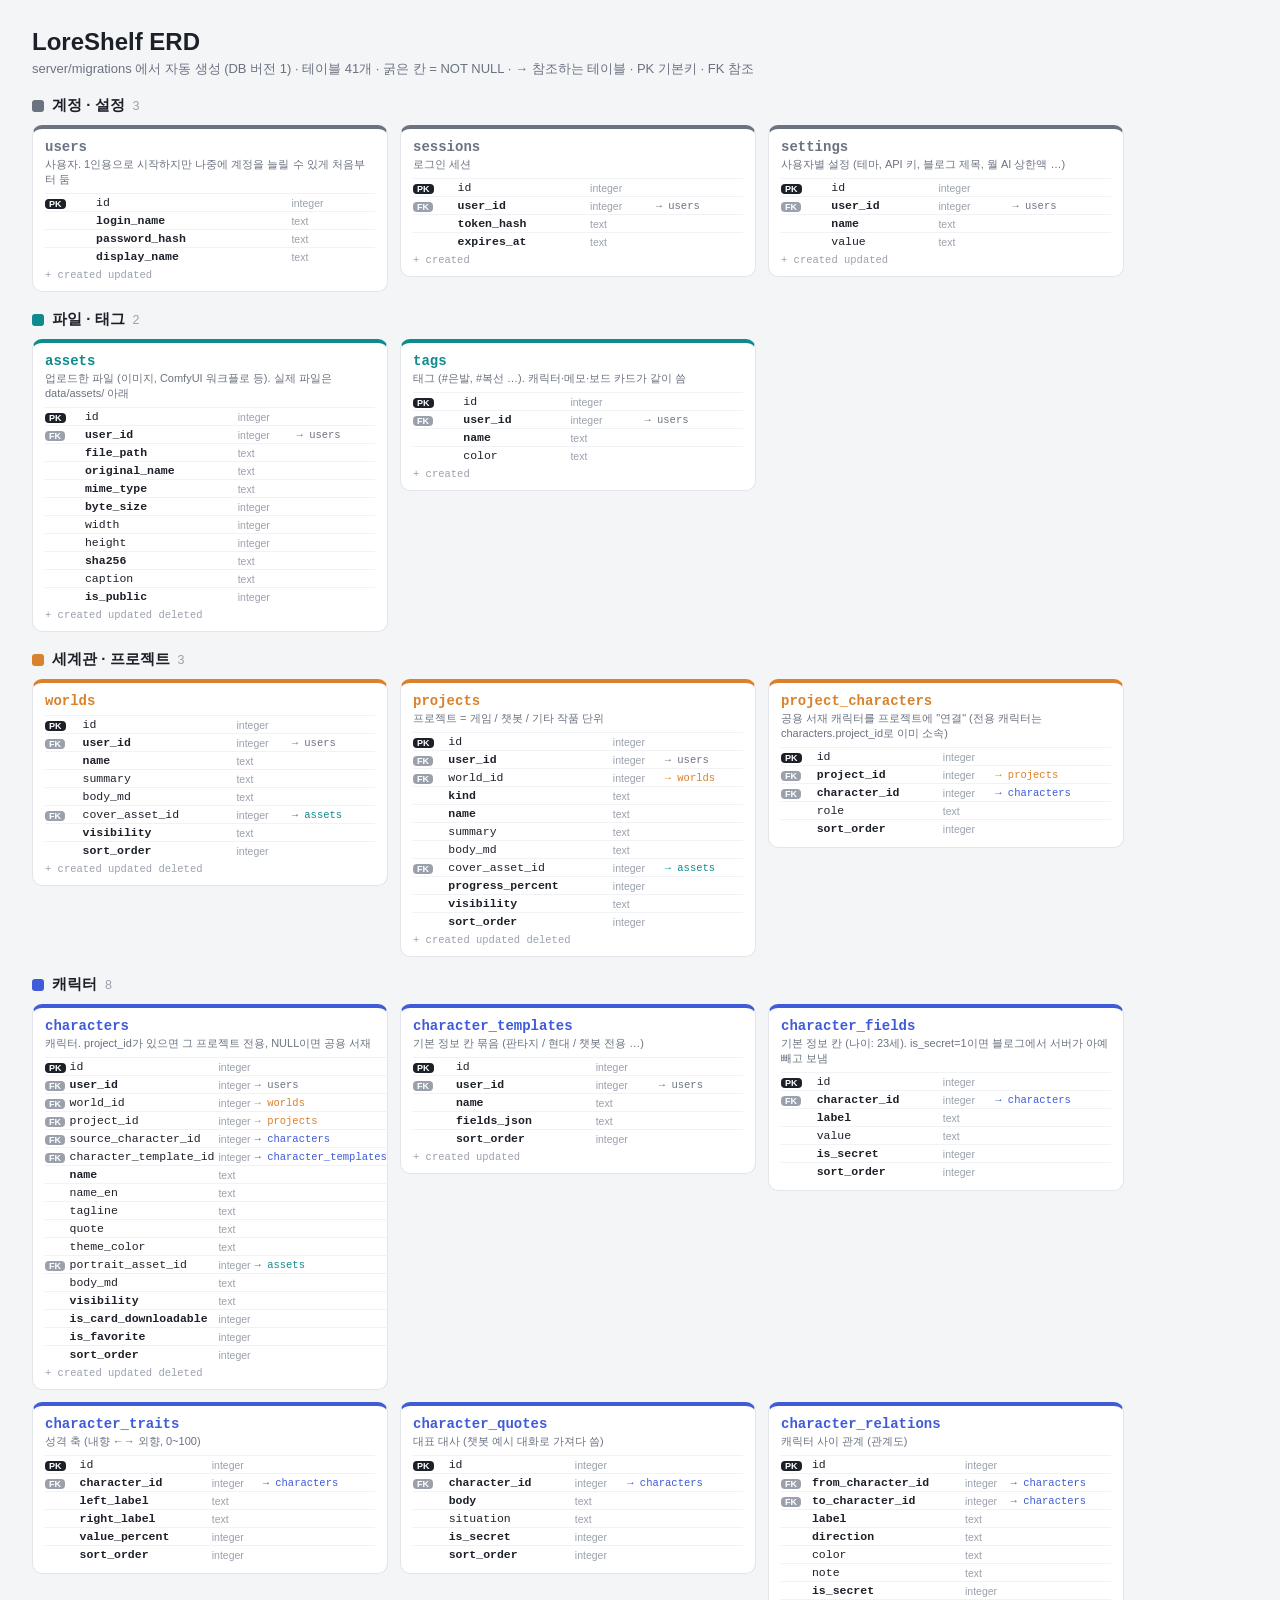
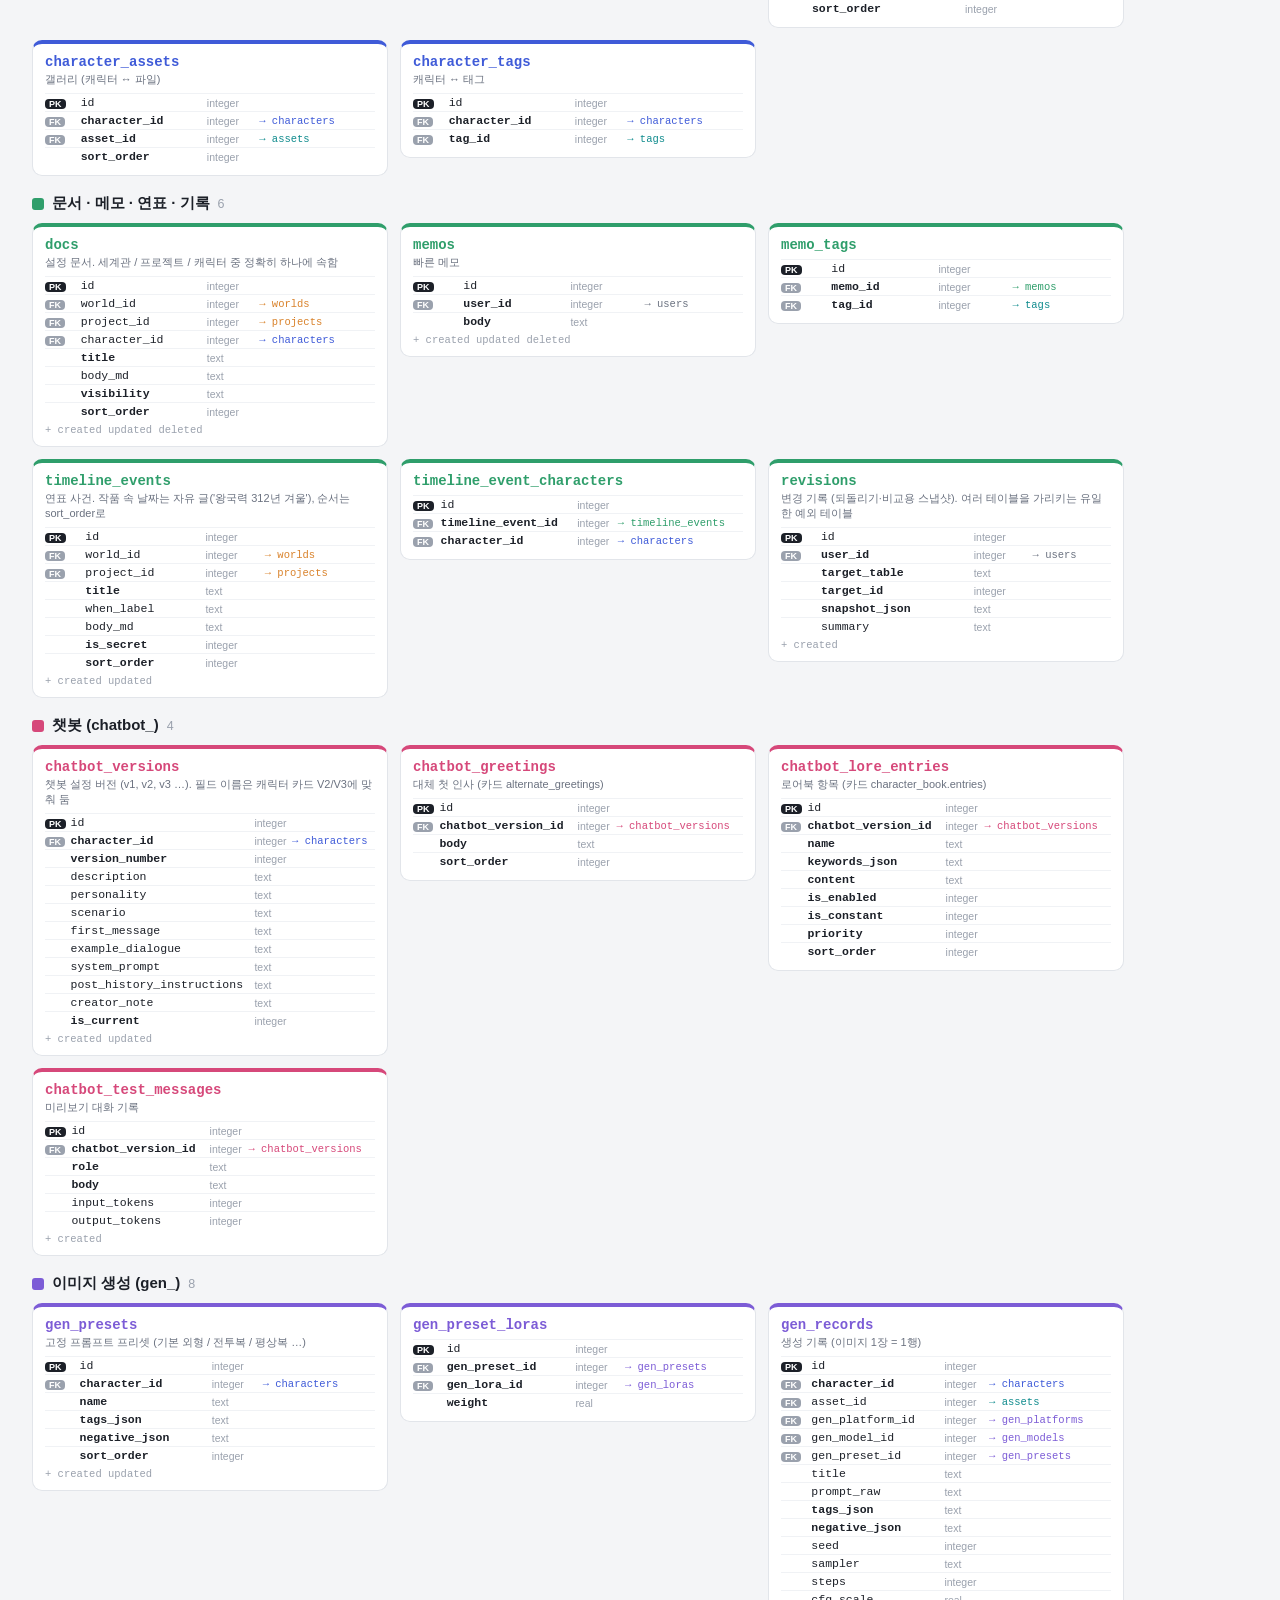
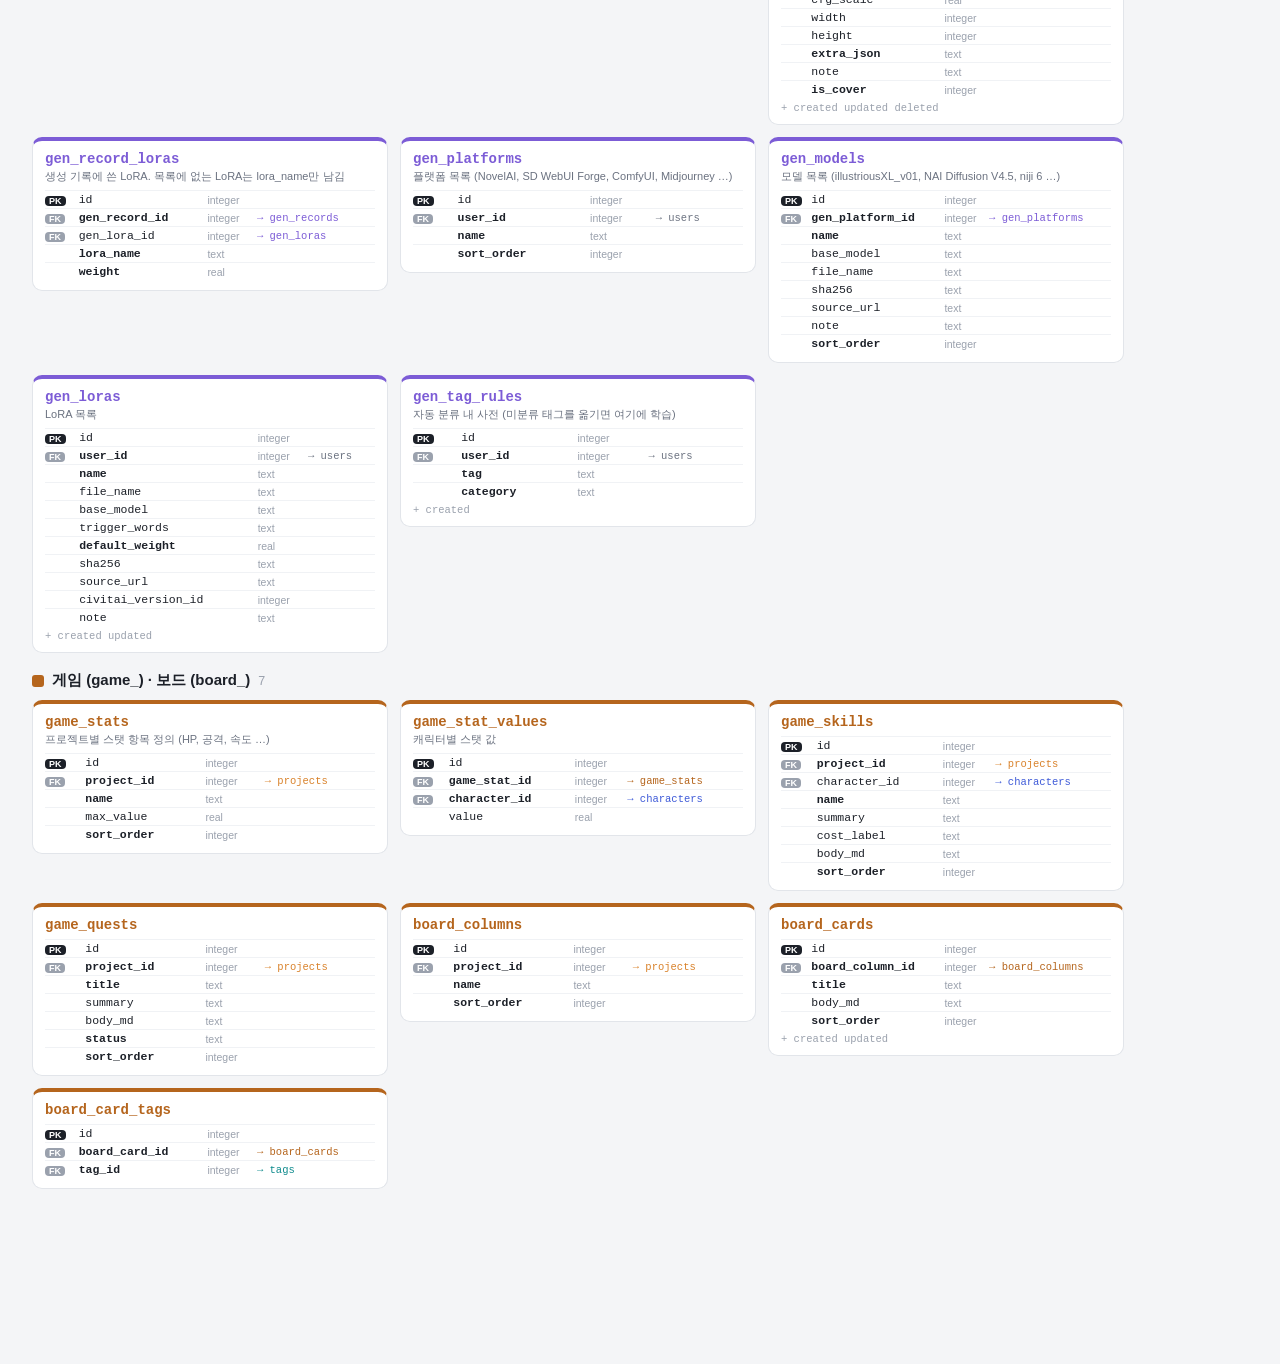
==== docs/erd.html @ e96eb1e5 "LoreShelf v0.1.0 — 1단계 작업실 - Dart(shelf) 서버 + SQLite, 번호 붙은 마이그레이션(0001_init: 설계 테이블 41개) - 캐릭터·세계관·" ====
<!doctype html><html lang="ko"><head><meta charset="utf-8"><title>LoreShelf ERD</title><style>
body{margin:0;padding:28px 32px;background:#f4f5f7;font-family:'Malgun Gothic',sans-serif;color:#1c2028}
h1{margin:0 0 4px;font-size:24px} .sub{color:#6b7280;font-size:13px;margin-bottom:18px}
section{margin-top:18px} h3{font-size:15px;margin:0 0 10px;display:flex;align-items:center;gap:8px} h3 i{width:12px;height:12px;border-radius:3px;background:var(--c)} h3 small{color:#9aa1ad;font-weight:400}
.cards{display:flex;flex-wrap:wrap;gap:12px;align-items:flex-start}
.tb{background:#fff;border:1px solid #e2e5ea;border-top:4px solid var(--c);border-radius:10px;padding:10px 12px;width:330px}
.tb h4{margin:0;font-size:14px;font-family:Consolas,monospace;color:var(--c)} .tb p{margin:2px 0 6px;font-size:11px;color:#6b7280}
table{border-collapse:collapse;width:100%;font-size:11.5px} td{padding:2px 4px 2px 0;border-top:1px solid #f0f2f5;white-space:nowrap}
td.n{font-family:Consolas,monospace} td.nn{font-weight:700} td.t{color:#9aa1ad;font-size:10.5px} .ref{font-size:10.5px;font-family:Consolas,monospace}
b.pk,b.fk{font-size:9px;padding:0 4px;border-radius:4px;color:#fff} b.pk{background:#1c2028} b.fk{background:#9aa1ad}
.ts{font-size:10.5px;color:#9aa1ad;margin-top:4px;font-family:Consolas,monospace}
</style></head><body><h1>LoreShelf ERD</h1>
<div class="sub">server/migrations 에서 자동 생성 (DB 버전 1) · 테이블 41개 · 굵은 칸 = NOT NULL · → 참조하는 테이블 · PK 기본키 · FK 참조</div>
<section><h3 style="--c:#6b7280"><i></i>계정 · 설정 <small>3</small></h3><div class="cards"><div class="tb" style="--c:#6b7280"><h4>users</h4><p>사용자. 1인용으로 시작하지만 나중에 계정을 늘릴 수 있게 처음부터 둠</p><table><tr><td><b class="pk">PK</b></td><td class="n">id</td><td class="t">integer</td><td></td></tr><tr><td></td><td class="n nn">login_name</td><td class="t">text</td><td></td></tr><tr><td></td><td class="n nn">password_hash</td><td class="t">text</td><td></td></tr><tr><td></td><td class="n nn">display_name</td><td class="t">text</td><td></td></tr></table><div class="ts">+ created updated</div></div><div class="tb" style="--c:#6b7280"><h4>sessions</h4><p>로그인 세션</p><table><tr><td><b class="pk">PK</b></td><td class="n">id</td><td class="t">integer</td><td></td></tr><tr><td><b class="fk">FK</b></td><td class="n nn">user_id</td><td class="t">integer</td><td><span class="ref" style="color:#6b7280">→ users</span></td></tr><tr><td></td><td class="n nn">token_hash</td><td class="t">text</td><td></td></tr><tr><td></td><td class="n nn">expires_at</td><td class="t">text</td><td></td></tr></table><div class="ts">+ created</div></div><div class="tb" style="--c:#6b7280"><h4>settings</h4><p>사용자별 설정 (테마, API 키, 블로그 제목, 월 AI 상한액 …)</p><table><tr><td><b class="pk">PK</b></td><td class="n">id</td><td class="t">integer</td><td></td></tr><tr><td><b class="fk">FK</b></td><td class="n nn">user_id</td><td class="t">integer</td><td><span class="ref" style="color:#6b7280">→ users</span></td></tr><tr><td></td><td class="n nn">name</td><td class="t">text</td><td></td></tr><tr><td></td><td class="n">value</td><td class="t">text</td><td></td></tr></table><div class="ts">+ created updated</div></div></div></section><section><h3 style="--c:#0f8b8d"><i></i>파일 · 태그 <small>2</small></h3><div class="cards"><div class="tb" style="--c:#0f8b8d"><h4>assets</h4><p>업로드한 파일 (이미지, ComfyUI 워크플로 등). 실제 파일은 data/assets/ 아래</p><table><tr><td><b class="pk">PK</b></td><td class="n">id</td><td class="t">integer</td><td></td></tr><tr><td><b class="fk">FK</b></td><td class="n nn">user_id</td><td class="t">integer</td><td><span class="ref" style="color:#6b7280">→ users</span></td></tr><tr><td></td><td class="n nn">file_path</td><td class="t">text</td><td></td></tr><tr><td></td><td class="n nn">original_name</td><td class="t">text</td><td></td></tr><tr><td></td><td class="n nn">mime_type</td><td class="t">text</td><td></td></tr><tr><td></td><td class="n nn">byte_size</td><td class="t">integer</td><td></td></tr><tr><td></td><td class="n">width</td><td class="t">integer</td><td></td></tr><tr><td></td><td class="n">height</td><td class="t">integer</td><td></td></tr><tr><td></td><td class="n nn">sha256</td><td class="t">text</td><td></td></tr><tr><td></td><td class="n">caption</td><td class="t">text</td><td></td></tr><tr><td></td><td class="n nn">is_public</td><td class="t">integer</td><td></td></tr></table><div class="ts">+ created updated deleted</div></div><div class="tb" style="--c:#0f8b8d"><h4>tags</h4><p>태그 (#은발, #복선 …). 캐릭터·메모·보드 카드가 같이 씀</p><table><tr><td><b class="pk">PK</b></td><td class="n">id</td><td class="t">integer</td><td></td></tr><tr><td><b class="fk">FK</b></td><td class="n nn">user_id</td><td class="t">integer</td><td><span class="ref" style="color:#6b7280">→ users</span></td></tr><tr><td></td><td class="n nn">name</td><td class="t">text</td><td></td></tr><tr><td></td><td class="n">color</td><td class="t">text</td><td></td></tr></table><div class="ts">+ created</div></div></div></section><section><h3 style="--c:#d9822b"><i></i>세계관 · 프로젝트 <small>3</small></h3><div class="cards"><div class="tb" style="--c:#d9822b"><h4>worlds</h4><p></p><table><tr><td><b class="pk">PK</b></td><td class="n">id</td><td class="t">integer</td><td></td></tr><tr><td><b class="fk">FK</b></td><td class="n nn">user_id</td><td class="t">integer</td><td><span class="ref" style="color:#6b7280">→ users</span></td></tr><tr><td></td><td class="n nn">name</td><td class="t">text</td><td></td></tr><tr><td></td><td class="n">summary</td><td class="t">text</td><td></td></tr><tr><td></td><td class="n">body_md</td><td class="t">text</td><td></td></tr><tr><td><b class="fk">FK</b></td><td class="n">cover_asset_id</td><td class="t">integer</td><td><span class="ref" style="color:#0f8b8d">→ assets</span></td></tr><tr><td></td><td class="n nn">visibility</td><td class="t">text</td><td></td></tr><tr><td></td><td class="n nn">sort_order</td><td class="t">integer</td><td></td></tr></table><div class="ts">+ created updated deleted</div></div><div class="tb" style="--c:#d9822b"><h4>projects</h4><p>프로젝트 = 게임 / 챗봇 / 기타 작품 단위</p><table><tr><td><b class="pk">PK</b></td><td class="n">id</td><td class="t">integer</td><td></td></tr><tr><td><b class="fk">FK</b></td><td class="n nn">user_id</td><td class="t">integer</td><td><span class="ref" style="color:#6b7280">→ users</span></td></tr><tr><td><b class="fk">FK</b></td><td class="n">world_id</td><td class="t">integer</td><td><span class="ref" style="color:#d9822b">→ worlds</span></td></tr><tr><td></td><td class="n nn">kind</td><td class="t">text</td><td></td></tr><tr><td></td><td class="n nn">name</td><td class="t">text</td><td></td></tr><tr><td></td><td class="n">summary</td><td class="t">text</td><td></td></tr><tr><td></td><td class="n">body_md</td><td class="t">text</td><td></td></tr><tr><td><b class="fk">FK</b></td><td class="n">cover_asset_id</td><td class="t">integer</td><td><span class="ref" style="color:#0f8b8d">→ assets</span></td></tr><tr><td></td><td class="n nn">progress_percent</td><td class="t">integer</td><td></td></tr><tr><td></td><td class="n nn">visibility</td><td class="t">text</td><td></td></tr><tr><td></td><td class="n nn">sort_order</td><td class="t">integer</td><td></td></tr></table><div class="ts">+ created updated deleted</div></div><div class="tb" style="--c:#d9822b"><h4>project_characters</h4><p>공용 서재 캐릭터를 프로젝트에 "연결" (전용 캐릭터는 characters.project_id로 이미 소속)</p><table><tr><td><b class="pk">PK</b></td><td class="n">id</td><td class="t">integer</td><td></td></tr><tr><td><b class="fk">FK</b></td><td class="n nn">project_id</td><td class="t">integer</td><td><span class="ref" style="color:#d9822b">→ projects</span></td></tr><tr><td><b class="fk">FK</b></td><td class="n nn">character_id</td><td class="t">integer</td><td><span class="ref" style="color:#3f5bd8">→ characters</span></td></tr><tr><td></td><td class="n">role</td><td class="t">text</td><td></td></tr><tr><td></td><td class="n nn">sort_order</td><td class="t">integer</td><td></td></tr></table></div></div></section><section><h3 style="--c:#3f5bd8"><i></i>캐릭터 <small>8</small></h3><div class="cards"><div class="tb" style="--c:#3f5bd8"><h4>characters</h4><p>캐릭터. project_id가 있으면 그 프로젝트 전용, NULL이면 공용 서재</p><table><tr><td><b class="pk">PK</b></td><td class="n">id</td><td class="t">integer</td><td></td></tr><tr><td><b class="fk">FK</b></td><td class="n nn">user_id</td><td class="t">integer</td><td><span class="ref" style="color:#6b7280">→ users</span></td></tr><tr><td><b class="fk">FK</b></td><td class="n">world_id</td><td class="t">integer</td><td><span class="ref" style="color:#d9822b">→ worlds</span></td></tr><tr><td><b class="fk">FK</b></td><td class="n">project_id</td><td class="t">integer</td><td><span class="ref" style="color:#d9822b">→ projects</span></td></tr><tr><td><b class="fk">FK</b></td><td class="n">source_character_id</td><td class="t">integer</td><td><span class="ref" style="color:#3f5bd8">→ characters</span></td></tr><tr><td><b class="fk">FK</b></td><td class="n">character_template_id</td><td class="t">integer</td><td><span class="ref" style="color:#3f5bd8">→ character_templates</span></td></tr><tr><td></td><td class="n nn">name</td><td class="t">text</td><td></td></tr><tr><td></td><td class="n">name_en</td><td class="t">text</td><td></td></tr><tr><td></td><td class="n">tagline</td><td class="t">text</td><td></td></tr><tr><td></td><td class="n">quote</td><td class="t">text</td><td></td></tr><tr><td></td><td class="n">theme_color</td><td class="t">text</td><td></td></tr><tr><td><b class="fk">FK</b></td><td class="n">portrait_asset_id</td><td class="t">integer</td><td><span class="ref" style="color:#0f8b8d">→ assets</span></td></tr><tr><td></td><td class="n">body_md</td><td class="t">text</td><td></td></tr><tr><td></td><td class="n nn">visibility</td><td class="t">text</td><td></td></tr><tr><td></td><td class="n nn">is_card_downloadable</td><td class="t">integer</td><td></td></tr><tr><td></td><td class="n nn">is_favorite</td><td class="t">integer</td><td></td></tr><tr><td></td><td class="n nn">sort_order</td><td class="t">integer</td><td></td></tr></table><div class="ts">+ created updated deleted</div></div><div class="tb" style="--c:#3f5bd8"><h4>character_templates</h4><p>기본 정보 칸 묶음 (판타지 / 현대 / 챗봇 전용 …)</p><table><tr><td><b class="pk">PK</b></td><td class="n">id</td><td class="t">integer</td><td></td></tr><tr><td><b class="fk">FK</b></td><td class="n nn">user_id</td><td class="t">integer</td><td><span class="ref" style="color:#6b7280">→ users</span></td></tr><tr><td></td><td class="n nn">name</td><td class="t">text</td><td></td></tr><tr><td></td><td class="n nn">fields_json</td><td class="t">text</td><td></td></tr><tr><td></td><td class="n nn">sort_order</td><td class="t">integer</td><td></td></tr></table><div class="ts">+ created updated</div></div><div class="tb" style="--c:#3f5bd8"><h4>character_fields</h4><p>기본 정보 칸 (나이: 23세). is_secret=1이면 블로그에서 서버가 아예 빼고 보냄</p><table><tr><td><b class="pk">PK</b></td><td class="n">id</td><td class="t">integer</td><td></td></tr><tr><td><b class="fk">FK</b></td><td class="n nn">character_id</td><td class="t">integer</td><td><span class="ref" style="color:#3f5bd8">→ characters</span></td></tr><tr><td></td><td class="n nn">label</td><td class="t">text</td><td></td></tr><tr><td></td><td class="n">value</td><td class="t">text</td><td></td></tr><tr><td></td><td class="n nn">is_secret</td><td class="t">integer</td><td></td></tr><tr><td></td><td class="n nn">sort_order</td><td class="t">integer</td><td></td></tr></table></div><div class="tb" style="--c:#3f5bd8"><h4>character_traits</h4><p>성격 축 (내향 ←→ 외향, 0~100)</p><table><tr><td><b class="pk">PK</b></td><td class="n">id</td><td class="t">integer</td><td></td></tr><tr><td><b class="fk">FK</b></td><td class="n nn">character_id</td><td class="t">integer</td><td><span class="ref" style="color:#3f5bd8">→ characters</span></td></tr><tr><td></td><td class="n nn">left_label</td><td class="t">text</td><td></td></tr><tr><td></td><td class="n nn">right_label</td><td class="t">text</td><td></td></tr><tr><td></td><td class="n nn">value_percent</td><td class="t">integer</td><td></td></tr><tr><td></td><td class="n nn">sort_order</td><td class="t">integer</td><td></td></tr></table></div><div class="tb" style="--c:#3f5bd8"><h4>character_quotes</h4><p>대표 대사 (챗봇 예시 대화로 가져다 씀)</p><table><tr><td><b class="pk">PK</b></td><td class="n">id</td><td class="t">integer</td><td></td></tr><tr><td><b class="fk">FK</b></td><td class="n nn">character_id</td><td class="t">integer</td><td><span class="ref" style="color:#3f5bd8">→ characters</span></td></tr><tr><td></td><td class="n nn">body</td><td class="t">text</td><td></td></tr><tr><td></td><td class="n">situation</td><td class="t">text</td><td></td></tr><tr><td></td><td class="n nn">is_secret</td><td class="t">integer</td><td></td></tr><tr><td></td><td class="n nn">sort_order</td><td class="t">integer</td><td></td></tr></table></div><div class="tb" style="--c:#3f5bd8"><h4>character_relations</h4><p>캐릭터 사이 관계 (관계도)</p><table><tr><td><b class="pk">PK</b></td><td class="n">id</td><td class="t">integer</td><td></td></tr><tr><td><b class="fk">FK</b></td><td class="n nn">from_character_id</td><td class="t">integer</td><td><span class="ref" style="color:#3f5bd8">→ characters</span></td></tr><tr><td><b class="fk">FK</b></td><td class="n nn">to_character_id</td><td class="t">integer</td><td><span class="ref" style="color:#3f5bd8">→ characters</span></td></tr><tr><td></td><td class="n nn">label</td><td class="t">text</td><td></td></tr><tr><td></td><td class="n nn">direction</td><td class="t">text</td><td></td></tr><tr><td></td><td class="n">color</td><td class="t">text</td><td></td></tr><tr><td></td><td class="n">note</td><td class="t">text</td><td></td></tr><tr><td></td><td class="n nn">is_secret</td><td class="t">integer</td><td></td></tr><tr><td></td><td class="n nn">sort_order</td><td class="t">integer</td><td></td></tr></table></div><div class="tb" style="--c:#3f5bd8"><h4>character_assets</h4><p>갤러리 (캐릭터 ↔ 파일)</p><table><tr><td><b class="pk">PK</b></td><td class="n">id</td><td class="t">integer</td><td></td></tr><tr><td><b class="fk">FK</b></td><td class="n nn">character_id</td><td class="t">integer</td><td><span class="ref" style="color:#3f5bd8">→ characters</span></td></tr><tr><td><b class="fk">FK</b></td><td class="n nn">asset_id</td><td class="t">integer</td><td><span class="ref" style="color:#0f8b8d">→ assets</span></td></tr><tr><td></td><td class="n nn">sort_order</td><td class="t">integer</td><td></td></tr></table></div><div class="tb" style="--c:#3f5bd8"><h4>character_tags</h4><p>캐릭터 ↔ 태그</p><table><tr><td><b class="pk">PK</b></td><td class="n">id</td><td class="t">integer</td><td></td></tr><tr><td><b class="fk">FK</b></td><td class="n nn">character_id</td><td class="t">integer</td><td><span class="ref" style="color:#3f5bd8">→ characters</span></td></tr><tr><td><b class="fk">FK</b></td><td class="n nn">tag_id</td><td class="t">integer</td><td><span class="ref" style="color:#0f8b8d">→ tags</span></td></tr></table></div></div></section><section><h3 style="--c:#2f9e6b"><i></i>문서 · 메모 · 연표 · 기록 <small>6</small></h3><div class="cards"><div class="tb" style="--c:#2f9e6b"><h4>docs</h4><p>설정 문서. 세계관 / 프로젝트 / 캐릭터 중 정확히 하나에 속함</p><table><tr><td><b class="pk">PK</b></td><td class="n">id</td><td class="t">integer</td><td></td></tr><tr><td><b class="fk">FK</b></td><td class="n">world_id</td><td class="t">integer</td><td><span class="ref" style="color:#d9822b">→ worlds</span></td></tr><tr><td><b class="fk">FK</b></td><td class="n">project_id</td><td class="t">integer</td><td><span class="ref" style="color:#d9822b">→ projects</span></td></tr><tr><td><b class="fk">FK</b></td><td class="n">character_id</td><td class="t">integer</td><td><span class="ref" style="color:#3f5bd8">→ characters</span></td></tr><tr><td></td><td class="n nn">title</td><td class="t">text</td><td></td></tr><tr><td></td><td class="n">body_md</td><td class="t">text</td><td></td></tr><tr><td></td><td class="n nn">visibility</td><td class="t">text</td><td></td></tr><tr><td></td><td class="n nn">sort_order</td><td class="t">integer</td><td></td></tr></table><div class="ts">+ created updated deleted</div></div><div class="tb" style="--c:#2f9e6b"><h4>memos</h4><p>빠른 메모</p><table><tr><td><b class="pk">PK</b></td><td class="n">id</td><td class="t">integer</td><td></td></tr><tr><td><b class="fk">FK</b></td><td class="n nn">user_id</td><td class="t">integer</td><td><span class="ref" style="color:#6b7280">→ users</span></td></tr><tr><td></td><td class="n nn">body</td><td class="t">text</td><td></td></tr></table><div class="ts">+ created updated deleted</div></div><div class="tb" style="--c:#2f9e6b"><h4>memo_tags</h4><p></p><table><tr><td><b class="pk">PK</b></td><td class="n">id</td><td class="t">integer</td><td></td></tr><tr><td><b class="fk">FK</b></td><td class="n nn">memo_id</td><td class="t">integer</td><td><span class="ref" style="color:#2f9e6b">→ memos</span></td></tr><tr><td><b class="fk">FK</b></td><td class="n nn">tag_id</td><td class="t">integer</td><td><span class="ref" style="color:#0f8b8d">→ tags</span></td></tr></table></div><div class="tb" style="--c:#2f9e6b"><h4>timeline_events</h4><p>연표 사건. 작품 속 날짜는 자유 글('왕국력 312년 겨울'), 순서는 sort_order로</p><table><tr><td><b class="pk">PK</b></td><td class="n">id</td><td class="t">integer</td><td></td></tr><tr><td><b class="fk">FK</b></td><td class="n">world_id</td><td class="t">integer</td><td><span class="ref" style="color:#d9822b">→ worlds</span></td></tr><tr><td><b class="fk">FK</b></td><td class="n">project_id</td><td class="t">integer</td><td><span class="ref" style="color:#d9822b">→ projects</span></td></tr><tr><td></td><td class="n nn">title</td><td class="t">text</td><td></td></tr><tr><td></td><td class="n">when_label</td><td class="t">text</td><td></td></tr><tr><td></td><td class="n">body_md</td><td class="t">text</td><td></td></tr><tr><td></td><td class="n nn">is_secret</td><td class="t">integer</td><td></td></tr><tr><td></td><td class="n nn">sort_order</td><td class="t">integer</td><td></td></tr></table><div class="ts">+ created updated</div></div><div class="tb" style="--c:#2f9e6b"><h4>timeline_event_characters</h4><p></p><table><tr><td><b class="pk">PK</b></td><td class="n">id</td><td class="t">integer</td><td></td></tr><tr><td><b class="fk">FK</b></td><td class="n nn">timeline_event_id</td><td class="t">integer</td><td><span class="ref" style="color:#2f9e6b">→ timeline_events</span></td></tr><tr><td><b class="fk">FK</b></td><td class="n nn">character_id</td><td class="t">integer</td><td><span class="ref" style="color:#3f5bd8">→ characters</span></td></tr></table></div><div class="tb" style="--c:#2f9e6b"><h4>revisions</h4><p>변경 기록 (되돌리기·비교용 스냅샷). 여러 테이블을 가리키는 유일한 예외 테이블</p><table><tr><td><b class="pk">PK</b></td><td class="n">id</td><td class="t">integer</td><td></td></tr><tr><td><b class="fk">FK</b></td><td class="n nn">user_id</td><td class="t">integer</td><td><span class="ref" style="color:#6b7280">→ users</span></td></tr><tr><td></td><td class="n nn">target_table</td><td class="t">text</td><td></td></tr><tr><td></td><td class="n nn">target_id</td><td class="t">integer</td><td></td></tr><tr><td></td><td class="n nn">snapshot_json</td><td class="t">text</td><td></td></tr><tr><td></td><td class="n">summary</td><td class="t">text</td><td></td></tr></table><div class="ts">+ created</div></div></div></section><section><h3 style="--c:#d6487a"><i></i>챗봇 (chatbot_) <small>4</small></h3><div class="cards"><div class="tb" style="--c:#d6487a"><h4>chatbot_versions</h4><p>챗봇 설정 버전 (v1, v2, v3 …). 필드 이름은 캐릭터 카드 V2/V3에 맞춰 둠</p><table><tr><td><b class="pk">PK</b></td><td class="n">id</td><td class="t">integer</td><td></td></tr><tr><td><b class="fk">FK</b></td><td class="n nn">character_id</td><td class="t">integer</td><td><span class="ref" style="color:#3f5bd8">→ characters</span></td></tr><tr><td></td><td class="n nn">version_number</td><td class="t">integer</td><td></td></tr><tr><td></td><td class="n">description</td><td class="t">text</td><td></td></tr><tr><td></td><td class="n">personality</td><td class="t">text</td><td></td></tr><tr><td></td><td class="n">scenario</td><td class="t">text</td><td></td></tr><tr><td></td><td class="n">first_message</td><td class="t">text</td><td></td></tr><tr><td></td><td class="n">example_dialogue</td><td class="t">text</td><td></td></tr><tr><td></td><td class="n">system_prompt</td><td class="t">text</td><td></td></tr><tr><td></td><td class="n">post_history_instructions</td><td class="t">text</td><td></td></tr><tr><td></td><td class="n">creator_note</td><td class="t">text</td><td></td></tr><tr><td></td><td class="n nn">is_current</td><td class="t">integer</td><td></td></tr></table><div class="ts">+ created updated</div></div><div class="tb" style="--c:#d6487a"><h4>chatbot_greetings</h4><p>대체 첫 인사 (카드 alternate_greetings)</p><table><tr><td><b class="pk">PK</b></td><td class="n">id</td><td class="t">integer</td><td></td></tr><tr><td><b class="fk">FK</b></td><td class="n nn">chatbot_version_id</td><td class="t">integer</td><td><span class="ref" style="color:#d6487a">→ chatbot_versions</span></td></tr><tr><td></td><td class="n nn">body</td><td class="t">text</td><td></td></tr><tr><td></td><td class="n nn">sort_order</td><td class="t">integer</td><td></td></tr></table></div><div class="tb" style="--c:#d6487a"><h4>chatbot_lore_entries</h4><p>로어북 항목 (카드 character_book.entries)</p><table><tr><td><b class="pk">PK</b></td><td class="n">id</td><td class="t">integer</td><td></td></tr><tr><td><b class="fk">FK</b></td><td class="n nn">chatbot_version_id</td><td class="t">integer</td><td><span class="ref" style="color:#d6487a">→ chatbot_versions</span></td></tr><tr><td></td><td class="n nn">name</td><td class="t">text</td><td></td></tr><tr><td></td><td class="n nn">keywords_json</td><td class="t">text</td><td></td></tr><tr><td></td><td class="n nn">content</td><td class="t">text</td><td></td></tr><tr><td></td><td class="n nn">is_enabled</td><td class="t">integer</td><td></td></tr><tr><td></td><td class="n nn">is_constant</td><td class="t">integer</td><td></td></tr><tr><td></td><td class="n nn">priority</td><td class="t">integer</td><td></td></tr><tr><td></td><td class="n nn">sort_order</td><td class="t">integer</td><td></td></tr></table></div><div class="tb" style="--c:#d6487a"><h4>chatbot_test_messages</h4><p>미리보기 대화 기록</p><table><tr><td><b class="pk">PK</b></td><td class="n">id</td><td class="t">integer</td><td></td></tr><tr><td><b class="fk">FK</b></td><td class="n nn">chatbot_version_id</td><td class="t">integer</td><td><span class="ref" style="color:#d6487a">→ chatbot_versions</span></td></tr><tr><td></td><td class="n nn">role</td><td class="t">text</td><td></td></tr><tr><td></td><td class="n nn">body</td><td class="t">text</td><td></td></tr><tr><td></td><td class="n">input_tokens</td><td class="t">integer</td><td></td></tr><tr><td></td><td class="n">output_tokens</td><td class="t">integer</td><td></td></tr></table><div class="ts">+ created</div></div></div></section><section><h3 style="--c:#7c5cd6"><i></i>이미지 생성 (gen_) <small>8</small></h3><div class="cards"><div class="tb" style="--c:#7c5cd6"><h4>gen_presets</h4><p>고정 프롬프트 프리셋 (기본 외형 / 전투복 / 평상복 …)</p><table><tr><td><b class="pk">PK</b></td><td class="n">id</td><td class="t">integer</td><td></td></tr><tr><td><b class="fk">FK</b></td><td class="n nn">character_id</td><td class="t">integer</td><td><span class="ref" style="color:#3f5bd8">→ characters</span></td></tr><tr><td></td><td class="n nn">name</td><td class="t">text</td><td></td></tr><tr><td></td><td class="n nn">tags_json</td><td class="t">text</td><td></td></tr><tr><td></td><td class="n nn">negative_json</td><td class="t">text</td><td></td></tr><tr><td></td><td class="n nn">sort_order</td><td class="t">integer</td><td></td></tr></table><div class="ts">+ created updated</div></div><div class="tb" style="--c:#7c5cd6"><h4>gen_preset_loras</h4><p></p><table><tr><td><b class="pk">PK</b></td><td class="n">id</td><td class="t">integer</td><td></td></tr><tr><td><b class="fk">FK</b></td><td class="n nn">gen_preset_id</td><td class="t">integer</td><td><span class="ref" style="color:#7c5cd6">→ gen_presets</span></td></tr><tr><td><b class="fk">FK</b></td><td class="n nn">gen_lora_id</td><td class="t">integer</td><td><span class="ref" style="color:#7c5cd6">→ gen_loras</span></td></tr><tr><td></td><td class="n nn">weight</td><td class="t">real</td><td></td></tr></table></div><div class="tb" style="--c:#7c5cd6"><h4>gen_records</h4><p>생성 기록 (이미지 1장 = 1행)</p><table><tr><td><b class="pk">PK</b></td><td class="n">id</td><td class="t">integer</td><td></td></tr><tr><td><b class="fk">FK</b></td><td class="n nn">character_id</td><td class="t">integer</td><td><span class="ref" style="color:#3f5bd8">→ characters</span></td></tr><tr><td><b class="fk">FK</b></td><td class="n">asset_id</td><td class="t">integer</td><td><span class="ref" style="color:#0f8b8d">→ assets</span></td></tr><tr><td><b class="fk">FK</b></td><td class="n">gen_platform_id</td><td class="t">integer</td><td><span class="ref" style="color:#7c5cd6">→ gen_platforms</span></td></tr><tr><td><b class="fk">FK</b></td><td class="n">gen_model_id</td><td class="t">integer</td><td><span class="ref" style="color:#7c5cd6">→ gen_models</span></td></tr><tr><td><b class="fk">FK</b></td><td class="n">gen_preset_id</td><td class="t">integer</td><td><span class="ref" style="color:#7c5cd6">→ gen_presets</span></td></tr><tr><td></td><td class="n">title</td><td class="t">text</td><td></td></tr><tr><td></td><td class="n">prompt_raw</td><td class="t">text</td><td></td></tr><tr><td></td><td class="n nn">tags_json</td><td class="t">text</td><td></td></tr><tr><td></td><td class="n nn">negative_json</td><td class="t">text</td><td></td></tr><tr><td></td><td class="n">seed</td><td class="t">integer</td><td></td></tr><tr><td></td><td class="n">sampler</td><td class="t">text</td><td></td></tr><tr><td></td><td class="n">steps</td><td class="t">integer</td><td></td></tr><tr><td></td><td class="n">cfg_scale</td><td class="t">real</td><td></td></tr><tr><td></td><td class="n">width</td><td class="t">integer</td><td></td></tr><tr><td></td><td class="n">height</td><td class="t">integer</td><td></td></tr><tr><td></td><td class="n nn">extra_json</td><td class="t">text</td><td></td></tr><tr><td></td><td class="n">note</td><td class="t">text</td><td></td></tr><tr><td></td><td class="n nn">is_cover</td><td class="t">integer</td><td></td></tr></table><div class="ts">+ created updated deleted</div></div><div class="tb" style="--c:#7c5cd6"><h4>gen_record_loras</h4><p>생성 기록에 쓴 LoRA. 목록에 없는 LoRA는 lora_name만 남김</p><table><tr><td><b class="pk">PK</b></td><td class="n">id</td><td class="t">integer</td><td></td></tr><tr><td><b class="fk">FK</b></td><td class="n nn">gen_record_id</td><td class="t">integer</td><td><span class="ref" style="color:#7c5cd6">→ gen_records</span></td></tr><tr><td><b class="fk">FK</b></td><td class="n">gen_lora_id</td><td class="t">integer</td><td><span class="ref" style="color:#7c5cd6">→ gen_loras</span></td></tr><tr><td></td><td class="n nn">lora_name</td><td class="t">text</td><td></td></tr><tr><td></td><td class="n nn">weight</td><td class="t">real</td><td></td></tr></table></div><div class="tb" style="--c:#7c5cd6"><h4>gen_platforms</h4><p>플랫폼 목록 (NovelAI, SD WebUI Forge, ComfyUI, Midjourney …)</p><table><tr><td><b class="pk">PK</b></td><td class="n">id</td><td class="t">integer</td><td></td></tr><tr><td><b class="fk">FK</b></td><td class="n nn">user_id</td><td class="t">integer</td><td><span class="ref" style="color:#6b7280">→ users</span></td></tr><tr><td></td><td class="n nn">name</td><td class="t">text</td><td></td></tr><tr><td></td><td class="n nn">sort_order</td><td class="t">integer</td><td></td></tr></table></div><div class="tb" style="--c:#7c5cd6"><h4>gen_models</h4><p>모델 목록 (illustriousXL_v01, NAI Diffusion V4.5, niji 6 …)</p><table><tr><td><b class="pk">PK</b></td><td class="n">id</td><td class="t">integer</td><td></td></tr><tr><td><b class="fk">FK</b></td><td class="n nn">gen_platform_id</td><td class="t">integer</td><td><span class="ref" style="color:#7c5cd6">→ gen_platforms</span></td></tr><tr><td></td><td class="n nn">name</td><td class="t">text</td><td></td></tr><tr><td></td><td class="n">base_model</td><td class="t">text</td><td></td></tr><tr><td></td><td class="n">file_name</td><td class="t">text</td><td></td></tr><tr><td></td><td class="n">sha256</td><td class="t">text</td><td></td></tr><tr><td></td><td class="n">source_url</td><td class="t">text</td><td></td></tr><tr><td></td><td class="n">note</td><td class="t">text</td><td></td></tr><tr><td></td><td class="n nn">sort_order</td><td class="t">integer</td><td></td></tr></table></div><div class="tb" style="--c:#7c5cd6"><h4>gen_loras</h4><p>LoRA 목록</p><table><tr><td><b class="pk">PK</b></td><td class="n">id</td><td class="t">integer</td><td></td></tr><tr><td><b class="fk">FK</b></td><td class="n nn">user_id</td><td class="t">integer</td><td><span class="ref" style="color:#6b7280">→ users</span></td></tr><tr><td></td><td class="n nn">name</td><td class="t">text</td><td></td></tr><tr><td></td><td class="n">file_name</td><td class="t">text</td><td></td></tr><tr><td></td><td class="n">base_model</td><td class="t">text</td><td></td></tr><tr><td></td><td class="n">trigger_words</td><td class="t">text</td><td></td></tr><tr><td></td><td class="n nn">default_weight</td><td class="t">real</td><td></td></tr><tr><td></td><td class="n">sha256</td><td class="t">text</td><td></td></tr><tr><td></td><td class="n">source_url</td><td class="t">text</td><td></td></tr><tr><td></td><td class="n">civitai_version_id</td><td class="t">integer</td><td></td></tr><tr><td></td><td class="n">note</td><td class="t">text</td><td></td></tr></table><div class="ts">+ created updated</div></div><div class="tb" style="--c:#7c5cd6"><h4>gen_tag_rules</h4><p>자동 분류 내 사전 (미분류 태그를 옮기면 여기에 학습)</p><table><tr><td><b class="pk">PK</b></td><td class="n">id</td><td class="t">integer</td><td></td></tr><tr><td><b class="fk">FK</b></td><td class="n nn">user_id</td><td class="t">integer</td><td><span class="ref" style="color:#6b7280">→ users</span></td></tr><tr><td></td><td class="n nn">tag</td><td class="t">text</td><td></td></tr><tr><td></td><td class="n nn">category</td><td class="t">text</td><td></td></tr></table><div class="ts">+ created</div></div></div></section><section><h3 style="--c:#b5651d"><i></i>게임 (game_) · 보드 (board_) <small>7</small></h3><div class="cards"><div class="tb" style="--c:#b5651d"><h4>game_stats</h4><p>프로젝트별 스탯 항목 정의 (HP, 공격, 속도 …)</p><table><tr><td><b class="pk">PK</b></td><td class="n">id</td><td class="t">integer</td><td></td></tr><tr><td><b class="fk">FK</b></td><td class="n nn">project_id</td><td class="t">integer</td><td><span class="ref" style="color:#d9822b">→ projects</span></td></tr><tr><td></td><td class="n nn">name</td><td class="t">text</td><td></td></tr><tr><td></td><td class="n">max_value</td><td class="t">real</td><td></td></tr><tr><td></td><td class="n nn">sort_order</td><td class="t">integer</td><td></td></tr></table></div><div class="tb" style="--c:#b5651d"><h4>game_stat_values</h4><p>캐릭터별 스탯 값</p><table><tr><td><b class="pk">PK</b></td><td class="n">id</td><td class="t">integer</td><td></td></tr><tr><td><b class="fk">FK</b></td><td class="n nn">game_stat_id</td><td class="t">integer</td><td><span class="ref" style="color:#b5651d">→ game_stats</span></td></tr><tr><td><b class="fk">FK</b></td><td class="n nn">character_id</td><td class="t">integer</td><td><span class="ref" style="color:#3f5bd8">→ characters</span></td></tr><tr><td></td><td class="n">value</td><td class="t">real</td><td></td></tr></table></div><div class="tb" style="--c:#b5651d"><h4>game_skills</h4><p></p><table><tr><td><b class="pk">PK</b></td><td class="n">id</td><td class="t">integer</td><td></td></tr><tr><td><b class="fk">FK</b></td><td class="n nn">project_id</td><td class="t">integer</td><td><span class="ref" style="color:#d9822b">→ projects</span></td></tr><tr><td><b class="fk">FK</b></td><td class="n">character_id</td><td class="t">integer</td><td><span class="ref" style="color:#3f5bd8">→ characters</span></td></tr><tr><td></td><td class="n nn">name</td><td class="t">text</td><td></td></tr><tr><td></td><td class="n">summary</td><td class="t">text</td><td></td></tr><tr><td></td><td class="n">cost_label</td><td class="t">text</td><td></td></tr><tr><td></td><td class="n">body_md</td><td class="t">text</td><td></td></tr><tr><td></td><td class="n nn">sort_order</td><td class="t">integer</td><td></td></tr></table></div><div class="tb" style="--c:#b5651d"><h4>game_quests</h4><p></p><table><tr><td><b class="pk">PK</b></td><td class="n">id</td><td class="t">integer</td><td></td></tr><tr><td><b class="fk">FK</b></td><td class="n nn">project_id</td><td class="t">integer</td><td><span class="ref" style="color:#d9822b">→ projects</span></td></tr><tr><td></td><td class="n nn">title</td><td class="t">text</td><td></td></tr><tr><td></td><td class="n">summary</td><td class="t">text</td><td></td></tr><tr><td></td><td class="n">body_md</td><td class="t">text</td><td></td></tr><tr><td></td><td class="n nn">status</td><td class="t">text</td><td></td></tr><tr><td></td><td class="n nn">sort_order</td><td class="t">integer</td><td></td></tr></table></div><div class="tb" style="--c:#b5651d"><h4>board_columns</h4><p></p><table><tr><td><b class="pk">PK</b></td><td class="n">id</td><td class="t">integer</td><td></td></tr><tr><td><b class="fk">FK</b></td><td class="n nn">project_id</td><td class="t">integer</td><td><span class="ref" style="color:#d9822b">→ projects</span></td></tr><tr><td></td><td class="n nn">name</td><td class="t">text</td><td></td></tr><tr><td></td><td class="n nn">sort_order</td><td class="t">integer</td><td></td></tr></table></div><div class="tb" style="--c:#b5651d"><h4>board_cards</h4><p></p><table><tr><td><b class="pk">PK</b></td><td class="n">id</td><td class="t">integer</td><td></td></tr><tr><td><b class="fk">FK</b></td><td class="n nn">board_column_id</td><td class="t">integer</td><td><span class="ref" style="color:#b5651d">→ board_columns</span></td></tr><tr><td></td><td class="n nn">title</td><td class="t">text</td><td></td></tr><tr><td></td><td class="n">body_md</td><td class="t">text</td><td></td></tr><tr><td></td><td class="n nn">sort_order</td><td class="t">integer</td><td></td></tr></table><div class="ts">+ created updated</div></div><div class="tb" style="--c:#b5651d"><h4>board_card_tags</h4><p></p><table><tr><td><b class="pk">PK</b></td><td class="n">id</td><td class="t">integer</td><td></td></tr><tr><td><b class="fk">FK</b></td><td class="n nn">board_card_id</td><td class="t">integer</td><td><span class="ref" style="color:#b5651d">→ board_cards</span></td></tr><tr><td><b class="fk">FK</b></td><td class="n nn">tag_id</td><td class="t">integer</td><td><span class="ref" style="color:#0f8b8d">→ tags</span></td></tr></table></div></div></section></body></html>
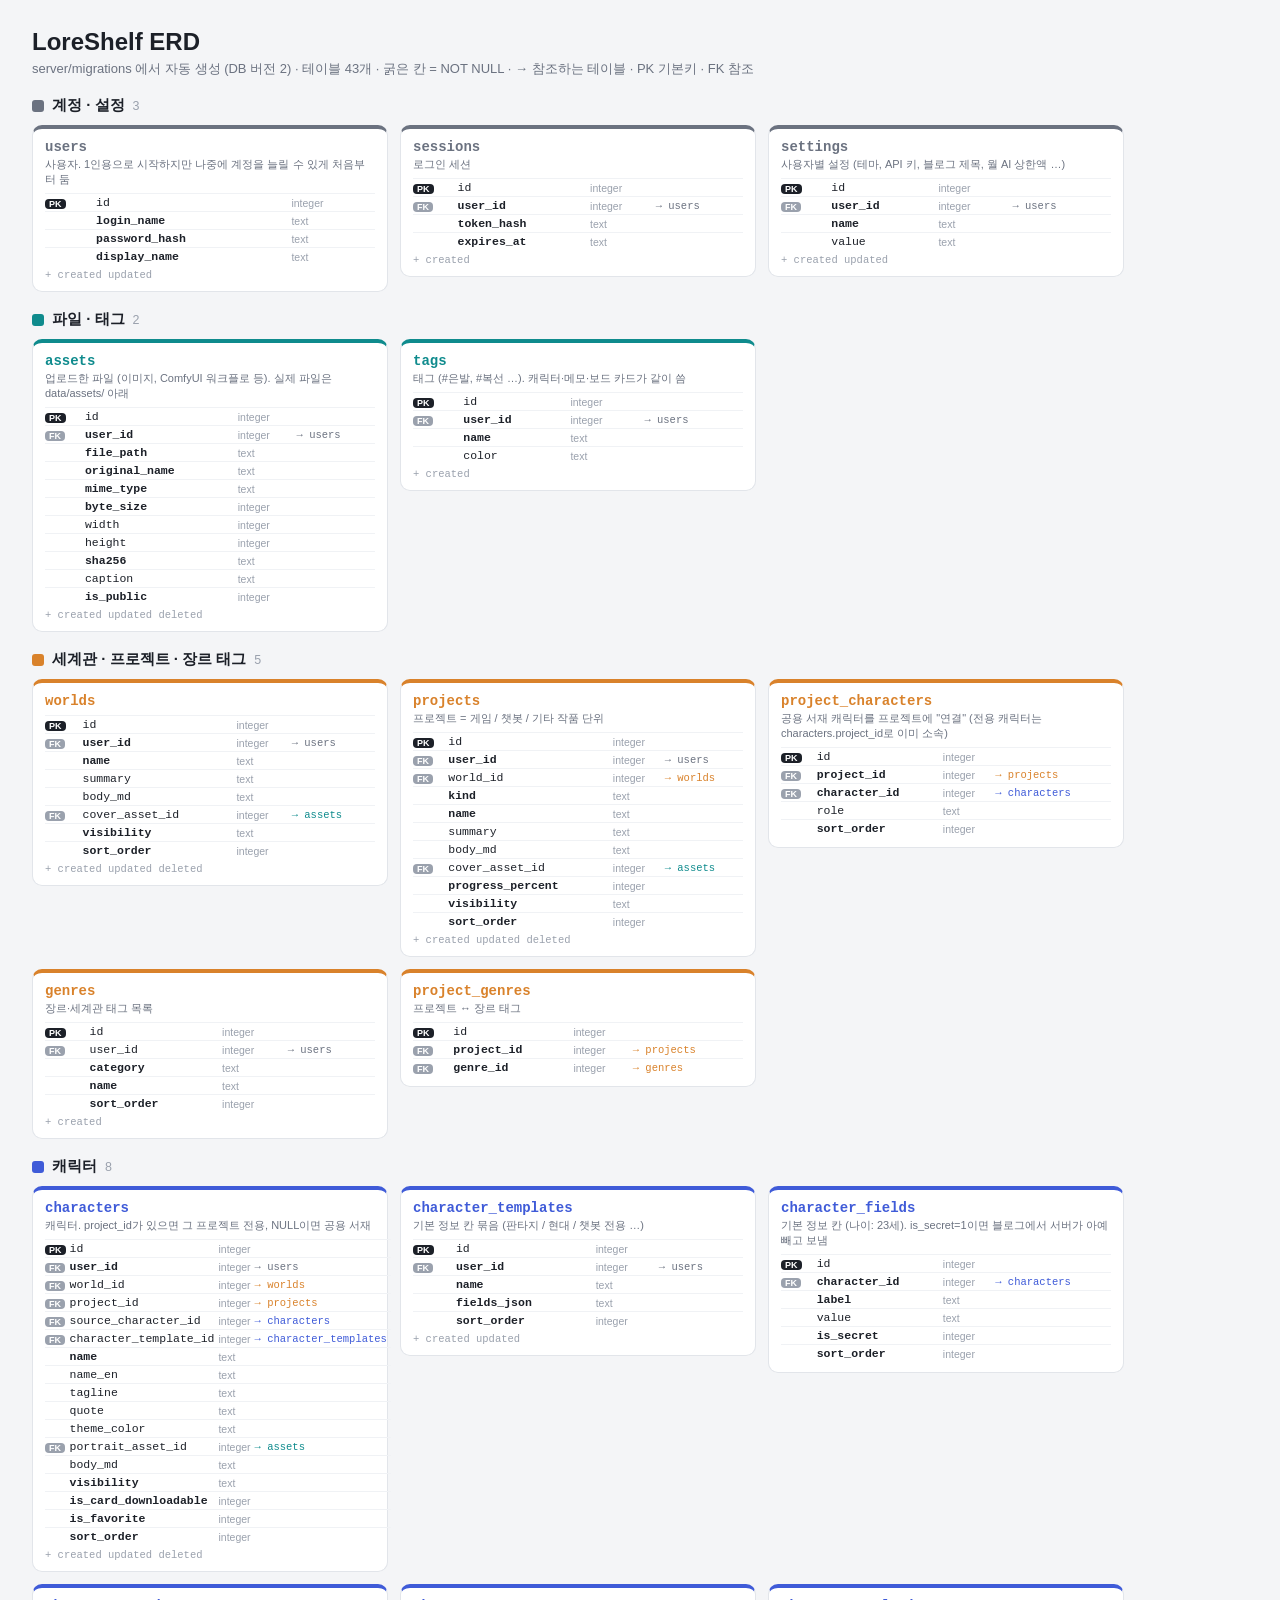
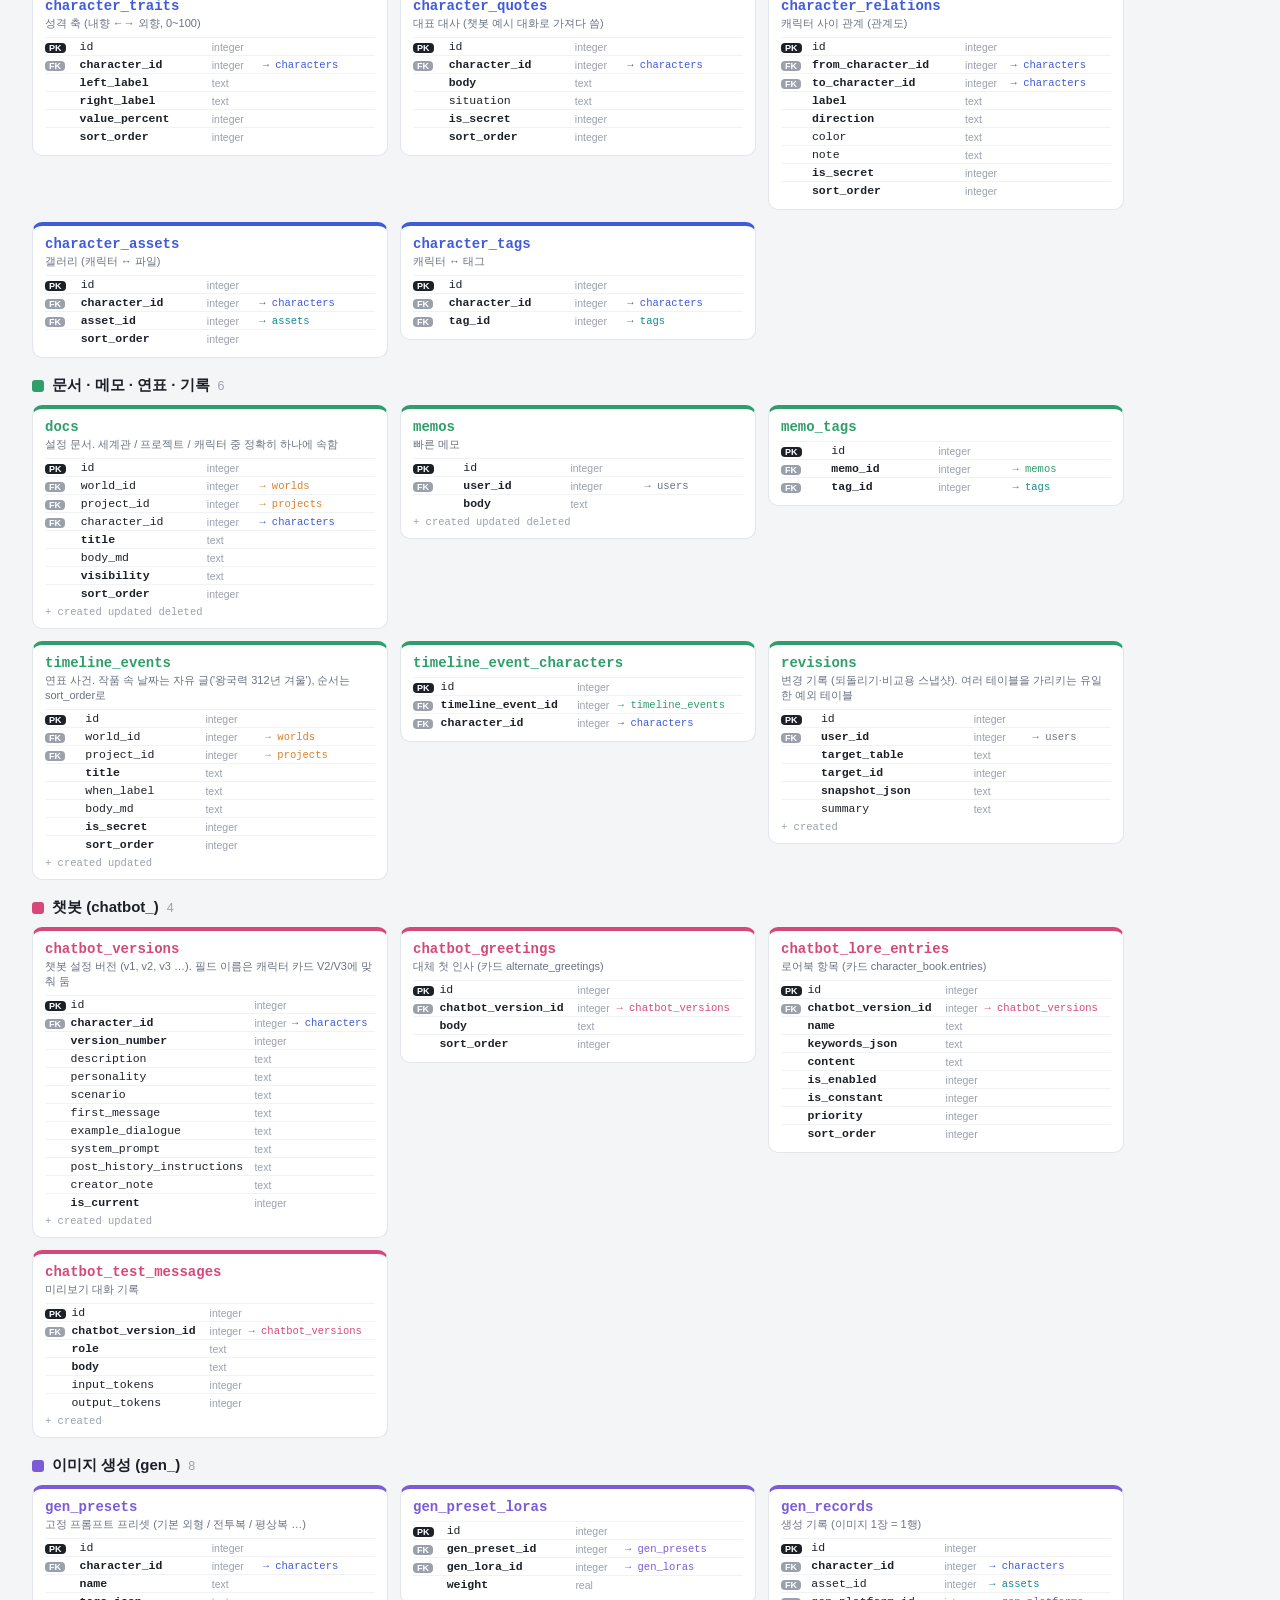
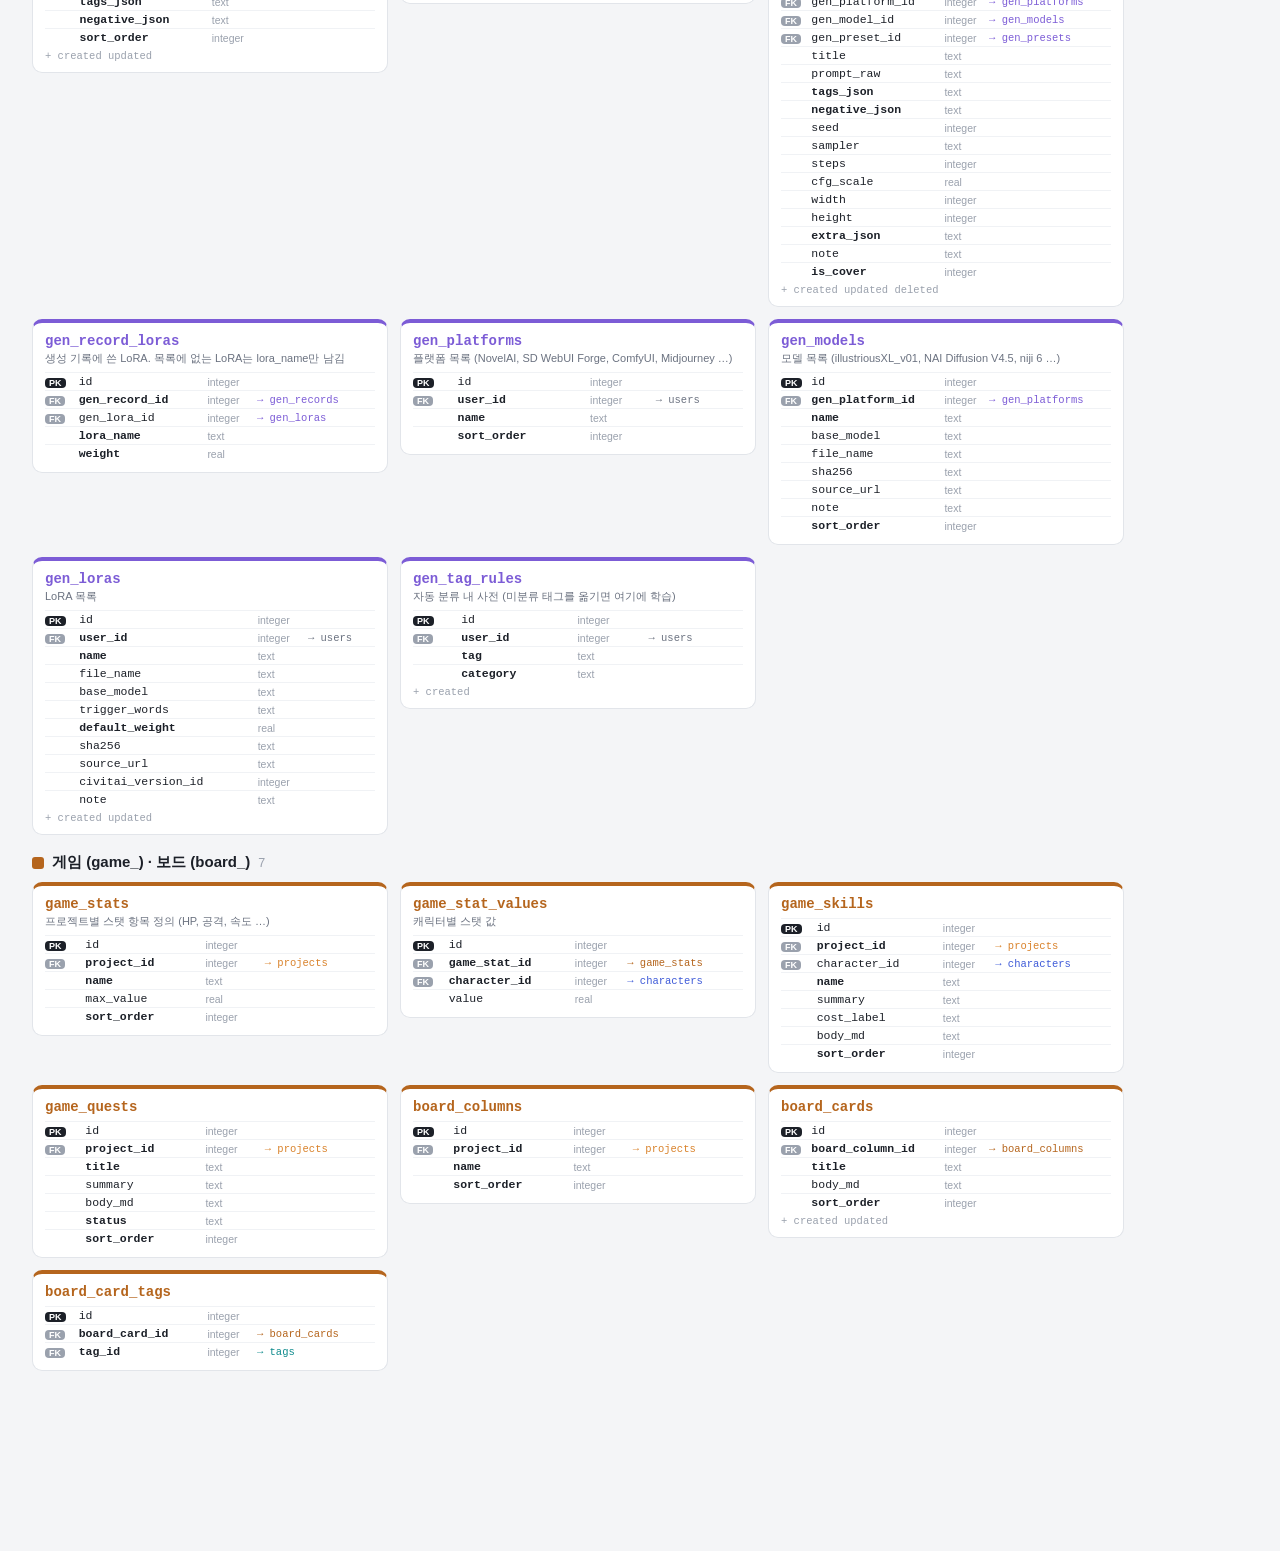
==== commit acb4a6d1: "v0.2.0 — 프로젝트 장르·세계관 태그 - 0002_add_genres 마이그레이션: genres(기본 제공 130여 개 + 직접 추가), project_genres - 프로젝" ====
--- a/docs/erd.html
+++ b/docs/erd.html
@@ -10,5 +10,5 @@
 b.pk,b.fk{font-size:9px;padding:0 4px;border-radius:4px;color:#fff} b.pk{background:#1c2028} b.fk{background:#9aa1ad}
 .ts{font-size:10.5px;color:#9aa1ad;margin-top:4px;font-family:Consolas,monospace}
 </style></head><body><h1>LoreShelf ERD</h1>
-<div class="sub">server/migrations 에서 자동 생성 (DB 버전 1) · 테이블 41개 · 굵은 칸 = NOT NULL · → 참조하는 테이블 · PK 기본키 · FK 참조</div>
-<section><h3 style="--c:#6b7280"><i></i>계정 · 설정 <small>3</small></h3><div class="cards"><div class="tb" style="--c:#6b7280"><h4>users</h4><p>사용자. 1인용으로 시작하지만 나중에 계정을 늘릴 수 있게 처음부터 둠</p><table><tr><td><b class="pk">PK</b></td><td class="n">id</td><td class="t">integer</td><td></td></tr><tr><td></td><td class="n nn">login_name</td><td class="t">text</td><td></td></tr><tr><td></td><td class="n nn">password_hash</td><td class="t">text</td><td></td></tr><tr><td></td><td class="n nn">display_name</td><td class="t">text</td><td></td></tr></table><div class="ts">+ created updated</div></div><div class="tb" style="--c:#6b7280"><h4>sessions</h4><p>로그인 세션</p><table><tr><td><b class="pk">PK</b></td><td class="n">id</td><td class="t">integer</td><td></td></tr><tr><td><b class="fk">FK</b></td><td class="n nn">user_id</td><td class="t">integer</td><td><span class="ref" style="color:#6b7280">→ users</span></td></tr><tr><td></td><td class="n nn">token_hash</td><td class="t">text</td><td></td></tr><tr><td></td><td class="n nn">expires_at</td><td class="t">text</td><td></td></tr></table><div class="ts">+ created</div></div><div class="tb" style="--c:#6b7280"><h4>settings</h4><p>사용자별 설정 (테마, API 키, 블로그 제목, 월 AI 상한액 …)</p><table><tr><td><b class="pk">PK</b></td><td class="n">id</td><td class="t">integer</td><td></td></tr><tr><td><b class="fk">FK</b></td><td class="n nn">user_id</td><td class="t">integer</td><td><span class="ref" style="color:#6b7280">→ users</span></td></tr><tr><td></td><td class="n nn">name</td><td class="t">text</td><td></td></tr><tr><td></td><td class="n">value</td><td class="t">text</td><td></td></tr></table><div class="ts">+ created updated</div></div></div></section><section><h3 style="--c:#0f8b8d"><i></i>파일 · 태그 <small>2</small></h3><div class="cards"><div class="tb" style="--c:#0f8b8d"><h4>assets</h4><p>업로드한 파일 (이미지, ComfyUI 워크플로 등). 실제 파일은 data/assets/ 아래</p><table><tr><td><b class="pk">PK</b></td><td class="n">id</td><td class="t">integer</td><td></td></tr><tr><td><b class="fk">FK</b></td><td class="n nn">user_id</td><td class="t">integer</td><td><span class="ref" style="color:#6b7280">→ users</span></td></tr><tr><td></td><td class="n nn">file_path</td><td class="t">text</td><td></td></tr><tr><td></td><td class="n nn">original_name</td><td class="t">text</td><td></td></tr><tr><td></td><td class="n nn">mime_type</td><td class="t">text</td><td></td></tr><tr><td></td><td class="n nn">byte_size</td><td class="t">integer</td><td></td></tr><tr><td></td><td class="n">width</td><td class="t">integer</td><td></td></tr><tr><td></td><td class="n">height</td><td class="t">integer</td><td></td></tr><tr><td></td><td class="n nn">sha256</td><td class="t">text</td><td></td></tr><tr><td></td><td class="n">caption</td><td class="t">text</td><td></td></tr><tr><td></td><td class="n nn">is_public</td><td class="t">integer</td><td></td></tr></table><div class="ts">+ created updated deleted</div></div><div class="tb" style="--c:#0f8b8d"><h4>tags</h4><p>태그 (#은발, #복선 …). 캐릭터·메모·보드 카드가 같이 씀</p><table><tr><td><b class="pk">PK</b></td><td class="n">id</td><td class="t">integer</td><td></td></tr><tr><td><b class="fk">FK</b></td><td class="n nn">user_id</td><td class="t">integer</td><td><span class="ref" style="color:#6b7280">→ users</span></td></tr><tr><td></td><td class="n nn">name</td><td class="t">text</td><td></td></tr><tr><td></td><td class="n">color</td><td class="t">text</td><td></td></tr></table><div class="ts">+ created</div></div></div></section><section><h3 style="--c:#d9822b"><i></i>세계관 · 프로젝트 <small>3</small></h3><div class="cards"><div class="tb" style="--c:#d9822b"><h4>worlds</h4><p></p><table><tr><td><b class="pk">PK</b></td><td class="n">id</td><td class="t">integer</td><td></td></tr><tr><td><b class="fk">FK</b></td><td class="n nn">user_id</td><td class="t">integer</td><td><span class="ref" style="color:#6b7280">→ users</span></td></tr><tr><td></td><td class="n nn">name</td><td class="t">text</td><td></td></tr><tr><td></td><td class="n">summary</td><td class="t">text</td><td></td></tr><tr><td></td><td class="n">body_md</td><td class="t">text</td><td></td></tr><tr><td><b class="fk">FK</b></td><td class="n">cover_asset_id</td><td class="t">integer</td><td><span class="ref" style="color:#0f8b8d">→ assets</span></td></tr><tr><td></td><td class="n nn">visibility</td><td class="t">text</td><td></td></tr><tr><td></td><td class="n nn">sort_order</td><td class="t">integer</td><td></td></tr></table><div class="ts">+ created updated deleted</div></div><div class="tb" style="--c:#d9822b"><h4>projects</h4><p>프로젝트 = 게임 / 챗봇 / 기타 작품 단위</p><table><tr><td><b class="pk">PK</b></td><td class="n">id</td><td class="t">integer</td><td></td></tr><tr><td><b class="fk">FK</b></td><td class="n nn">user_id</td><td class="t">integer</td><td><span class="ref" style="color:#6b7280">→ users</span></td></tr><tr><td><b class="fk">FK</b></td><td class="n">world_id</td><td class="t">integer</td><td><span class="ref" style="color:#d9822b">→ worlds</span></td></tr><tr><td></td><td class="n nn">kind</td><td class="t">text</td><td></td></tr><tr><td></td><td class="n nn">name</td><td class="t">text</td><td></td></tr><tr><td></td><td class="n">summary</td><td class="t">text</td><td></td></tr><tr><td></td><td class="n">body_md</td><td class="t">text</td><td></td></tr><tr><td><b class="fk">FK</b></td><td class="n">cover_asset_id</td><td class="t">integer</td><td><span class="ref" style="color:#0f8b8d">→ assets</span></td></tr><tr><td></td><td class="n nn">progress_percent</td><td class="t">integer</td><td></td></tr><tr><td></td><td class="n nn">visibility</td><td class="t">text</td><td></td></tr><tr><td></td><td class="n nn">sort_order</td><td class="t">integer</td><td></td></tr></table><div class="ts">+ created updated deleted</div></div><div class="tb" style="--c:#d9822b"><h4>project_characters</h4><p>공용 서재 캐릭터를 프로젝트에 "연결" (전용 캐릭터는 characters.project_id로 이미 소속)</p><table><tr><td><b class="pk">PK</b></td><td class="n">id</td><td class="t">integer</td><td></td></tr><tr><td><b class="fk">FK</b></td><td class="n nn">project_id</td><td class="t">integer</td><td><span class="ref" style="color:#d9822b">→ projects</span></td></tr><tr><td><b class="fk">FK</b></td><td class="n nn">character_id</td><td class="t">integer</td><td><span class="ref" style="color:#3f5bd8">→ characters</span></td></tr><tr><td></td><td class="n">role</td><td class="t">text</td><td></td></tr><tr><td></td><td class="n nn">sort_order</td><td class="t">integer</td><td></td></tr></table></div></div></section><section><h3 style="--c:#3f5bd8"><i></i>캐릭터 <small>8</small></h3><div class="cards"><div class="tb" style="--c:#3f5bd8"><h4>characters</h4><p>캐릭터. project_id가 있으면 그 프로젝트 전용, NULL이면 공용 서재</p><table><tr><td><b class="pk">PK</b></td><td class="n">id</td><td class="t">integer</td><td></td></tr><tr><td><b class="fk">FK</b></td><td class="n nn">user_id</td><td class="t">integer</td><td><span class="ref" style="color:#6b7280">→ users</span></td></tr><tr><td><b class="fk">FK</b></td><td class="n">world_id</td><td class="t">integer</td><td><span class="ref" style="color:#d9822b">→ worlds</span></td></tr><tr><td><b class="fk">FK</b></td><td class="n">project_id</td><td class="t">integer</td><td><span class="ref" style="color:#d9822b">→ projects</span></td></tr><tr><td><b class="fk">FK</b></td><td class="n">source_character_id</td><td class="t">integer</td><td><span class="ref" style="color:#3f5bd8">→ characters</span></td></tr><tr><td><b class="fk">FK</b></td><td class="n">character_template_id</td><td class="t">integer</td><td><span class="ref" style="color:#3f5bd8">→ character_templates</span></td></tr><tr><td></td><td class="n nn">name</td><td class="t">text</td><td></td></tr><tr><td></td><td class="n">name_en</td><td class="t">text</td><td></td></tr><tr><td></td><td class="n">tagline</td><td class="t">text</td><td></td></tr><tr><td></td><td class="n">quote</td><td class="t">text</td><td></td></tr><tr><td></td><td class="n">theme_color</td><td class="t">text</td><td></td></tr><tr><td><b class="fk">FK</b></td><td class="n">portrait_asset_id</td><td class="t">integer</td><td><span class="ref" style="color:#0f8b8d">→ assets</span></td></tr><tr><td></td><td class="n">body_md</td><td class="t">text</td><td></td></tr><tr><td></td><td class="n nn">visibility</td><td class="t">text</td><td></td></tr><tr><td></td><td class="n nn">is_card_downloadable</td><td class="t">integer</td><td></td></tr><tr><td></td><td class="n nn">is_favorite</td><td class="t">integer</td><td></td></tr><tr><td></td><td class="n nn">sort_order</td><td class="t">integer</td><td></td></tr></table><div class="ts">+ created updated deleted</div></div><div class="tb" style="--c:#3f5bd8"><h4>character_templates</h4><p>기본 정보 칸 묶음 (판타지 / 현대 / 챗봇 전용 …)</p><table><tr><td><b class="pk">PK</b></td><td class="n">id</td><td class="t">integer</td><td></td></tr><tr><td><b class="fk">FK</b></td><td class="n nn">user_id</td><td class="t">integer</td><td><span class="ref" style="color:#6b7280">→ users</span></td></tr><tr><td></td><td class="n nn">name</td><td class="t">text</td><td></td></tr><tr><td></td><td class="n nn">fields_json</td><td class="t">text</td><td></td></tr><tr><td></td><td class="n nn">sort_order</td><td class="t">integer</td><td></td></tr></table><div class="ts">+ created updated</div></div><div class="tb" style="--c:#3f5bd8"><h4>character_fields</h4><p>기본 정보 칸 (나이: 23세). is_secret=1이면 블로그에서 서버가 아예 빼고 보냄</p><table><tr><td><b class="pk">PK</b></td><td class="n">id</td><td class="t">integer</td><td></td></tr><tr><td><b class="fk">FK</b></td><td class="n nn">character_id</td><td class="t">integer</td><td><span class="ref" style="color:#3f5bd8">→ characters</span></td></tr><tr><td></td><td class="n nn">label</td><td class="t">text</td><td></td></tr><tr><td></td><td class="n">value</td><td class="t">text</td><td></td></tr><tr><td></td><td class="n nn">is_secret</td><td class="t">integer</td><td></td></tr><tr><td></td><td class="n nn">sort_order</td><td class="t">integer</td><td></td></tr></table></div><div class="tb" style="--c:#3f5bd8"><h4>character_traits</h4><p>성격 축 (내향 ←→ 외향, 0~100)</p><table><tr><td><b class="pk">PK</b></td><td class="n">id</td><td class="t">integer</td><td></td></tr><tr><td><b class="fk">FK</b></td><td class="n nn">character_id</td><td class="t">integer</td><td><span class="ref" style="color:#3f5bd8">→ characters</span></td></tr><tr><td></td><td class="n nn">left_label</td><td class="t">text</td><td></td></tr><tr><td></td><td class="n nn">right_label</td><td class="t">text</td><td></td></tr><tr><td></td><td class="n nn">value_percent</td><td class="t">integer</td><td></td></tr><tr><td></td><td class="n nn">sort_order</td><td class="t">integer</td><td></td></tr></table></div><div class="tb" style="--c:#3f5bd8"><h4>character_quotes</h4><p>대표 대사 (챗봇 예시 대화로 가져다 씀)</p><table><tr><td><b class="pk">PK</b></td><td class="n">id</td><td class="t">integer</td><td></td></tr><tr><td><b class="fk">FK</b></td><td class="n nn">character_id</td><td class="t">integer</td><td><span class="ref" style="color:#3f5bd8">→ characters</span></td></tr><tr><td></td><td class="n nn">body</td><td class="t">text</td><td></td></tr><tr><td></td><td class="n">situation</td><td class="t">text</td><td></td></tr><tr><td></td><td class="n nn">is_secret</td><td class="t">integer</td><td></td></tr><tr><td></td><td class="n nn">sort_order</td><td class="t">integer</td><td></td></tr></table></div><div class="tb" style="--c:#3f5bd8"><h4>character_relations</h4><p>캐릭터 사이 관계 (관계도)</p><table><tr><td><b class="pk">PK</b></td><td class="n">id</td><td class="t">integer</td><td></td></tr><tr><td><b class="fk">FK</b></td><td class="n nn">from_character_id</td><td class="t">integer</td><td><span class="ref" style="color:#3f5bd8">→ characters</span></td></tr><tr><td><b class="fk">FK</b></td><td class="n nn">to_character_id</td><td class="t">integer</td><td><span class="ref" style="color:#3f5bd8">→ characters</span></td></tr><tr><td></td><td class="n nn">label</td><td class="t">text</td><td></td></tr><tr><td></td><td class="n nn">direction</td><td class="t">text</td><td></td></tr><tr><td></td><td class="n">color</td><td class="t">text</td><td></td></tr><tr><td></td><td class="n">note</td><td class="t">text</td><td></td></tr><tr><td></td><td class="n nn">is_secret</td><td class="t">integer</td><td></td></tr><tr><td></td><td class="n nn">sort_order</td><td class="t">integer</td><td></td></tr></table></div><div class="tb" style="--c:#3f5bd8"><h4>character_assets</h4><p>갤러리 (캐릭터 ↔ 파일)</p><table><tr><td><b class="pk">PK</b></td><td class="n">id</td><td class="t">integer</td><td></td></tr><tr><td><b class="fk">FK</b></td><td class="n nn">character_id</td><td class="t">integer</td><td><span class="ref" style="color:#3f5bd8">→ characters</span></td></tr><tr><td><b class="fk">FK</b></td><td class="n nn">asset_id</td><td class="t">integer</td><td><span class="ref" style="color:#0f8b8d">→ assets</span></td></tr><tr><td></td><td class="n nn">sort_order</td><td class="t">integer</td><td></td></tr></table></div><div class="tb" style="--c:#3f5bd8"><h4>character_tags</h4><p>캐릭터 ↔ 태그</p><table><tr><td><b class="pk">PK</b></td><td class="n">id</td><td class="t">integer</td><td></td></tr><tr><td><b class="fk">FK</b></td><td class="n nn">character_id</td><td class="t">integer</td><td><span class="ref" style="color:#3f5bd8">→ characters</span></td></tr><tr><td><b class="fk">FK</b></td><td class="n nn">tag_id</td><td class="t">integer</td><td><span class="ref" style="color:#0f8b8d">→ tags</span></td></tr></table></div></div></section><section><h3 style="--c:#2f9e6b"><i></i>문서 · 메모 · 연표 · 기록 <small>6</small></h3><div class="cards"><div class="tb" style="--c:#2f9e6b"><h4>docs</h4><p>설정 문서. 세계관 / 프로젝트 / 캐릭터 중 정확히 하나에 속함</p><table><tr><td><b class="pk">PK</b></td><td class="n">id</td><td class="t">integer</td><td></td></tr><tr><td><b class="fk">FK</b></td><td class="n">world_id</td><td class="t">integer</td><td><span class="ref" style="color:#d9822b">→ worlds</span></td></tr><tr><td><b class="fk">FK</b></td><td class="n">project_id</td><td class="t">integer</td><td><span class="ref" style="color:#d9822b">→ projects</span></td></tr><tr><td><b class="fk">FK</b></td><td class="n">character_id</td><td class="t">integer</td><td><span class="ref" style="color:#3f5bd8">→ characters</span></td></tr><tr><td></td><td class="n nn">title</td><td class="t">text</td><td></td></tr><tr><td></td><td class="n">body_md</td><td class="t">text</td><td></td></tr><tr><td></td><td class="n nn">visibility</td><td class="t">text</td><td></td></tr><tr><td></td><td class="n nn">sort_order</td><td class="t">integer</td><td></td></tr></table><div class="ts">+ created updated deleted</div></div><div class="tb" style="--c:#2f9e6b"><h4>memos</h4><p>빠른 메모</p><table><tr><td><b class="pk">PK</b></td><td class="n">id</td><td class="t">integer</td><td></td></tr><tr><td><b class="fk">FK</b></td><td class="n nn">user_id</td><td class="t">integer</td><td><span class="ref" style="color:#6b7280">→ users</span></td></tr><tr><td></td><td class="n nn">body</td><td class="t">text</td><td></td></tr></table><div class="ts">+ created updated deleted</div></div><div class="tb" style="--c:#2f9e6b"><h4>memo_tags</h4><p></p><table><tr><td><b class="pk">PK</b></td><td class="n">id</td><td class="t">integer</td><td></td></tr><tr><td><b class="fk">FK</b></td><td class="n nn">memo_id</td><td class="t">integer</td><td><span class="ref" style="color:#2f9e6b">→ memos</span></td></tr><tr><td><b class="fk">FK</b></td><td class="n nn">tag_id</td><td class="t">integer</td><td><span class="ref" style="color:#0f8b8d">→ tags</span></td></tr></table></div><div class="tb" style="--c:#2f9e6b"><h4>timeline_events</h4><p>연표 사건. 작품 속 날짜는 자유 글('왕국력 312년 겨울'), 순서는 sort_order로</p><table><tr><td><b class="pk">PK</b></td><td class="n">id</td><td class="t">integer</td><td></td></tr><tr><td><b class="fk">FK</b></td><td class="n">world_id</td><td class="t">integer</td><td><span class="ref" style="color:#d9822b">→ worlds</span></td></tr><tr><td><b class="fk">FK</b></td><td class="n">project_id</td><td class="t">integer</td><td><span class="ref" style="color:#d9822b">→ projects</span></td></tr><tr><td></td><td class="n nn">title</td><td class="t">text</td><td></td></tr><tr><td></td><td class="n">when_label</td><td class="t">text</td><td></td></tr><tr><td></td><td class="n">body_md</td><td class="t">text</td><td></td></tr><tr><td></td><td class="n nn">is_secret</td><td class="t">integer</td><td></td></tr><tr><td></td><td class="n nn">sort_order</td><td class="t">integer</td><td></td></tr></table><div class="ts">+ created updated</div></div><div class="tb" style="--c:#2f9e6b"><h4>timeline_event_characters</h4><p></p><table><tr><td><b class="pk">PK</b></td><td class="n">id</td><td class="t">integer</td><td></td></tr><tr><td><b class="fk">FK</b></td><td class="n nn">timeline_event_id</td><td class="t">integer</td><td><span class="ref" style="color:#2f9e6b">→ timeline_events</span></td></tr><tr><td><b class="fk">FK</b></td><td class="n nn">character_id</td><td class="t">integer</td><td><span class="ref" style="color:#3f5bd8">→ characters</span></td></tr></table></div><div class="tb" style="--c:#2f9e6b"><h4>revisions</h4><p>변경 기록 (되돌리기·비교용 스냅샷). 여러 테이블을 가리키는 유일한 예외 테이블</p><table><tr><td><b class="pk">PK</b></td><td class="n">id</td><td class="t">integer</td><td></td></tr><tr><td><b class="fk">FK</b></td><td class="n nn">user_id</td><td class="t">integer</td><td><span class="ref" style="color:#6b7280">→ users</span></td></tr><tr><td></td><td class="n nn">target_table</td><td class="t">text</td><td></td></tr><tr><td></td><td class="n nn">target_id</td><td class="t">integer</td><td></td></tr><tr><td></td><td class="n nn">snapshot_json</td><td class="t">text</td><td></td></tr><tr><td></td><td class="n">summary</td><td class="t">text</td><td></td></tr></table><div class="ts">+ created</div></div></div></section><section><h3 style="--c:#d6487a"><i></i>챗봇 (chatbot_) <small>4</small></h3><div class="cards"><div class="tb" style="--c:#d6487a"><h4>chatbot_versions</h4><p>챗봇 설정 버전 (v1, v2, v3 …). 필드 이름은 캐릭터 카드 V2/V3에 맞춰 둠</p><table><tr><td><b class="pk">PK</b></td><td class="n">id</td><td class="t">integer</td><td></td></tr><tr><td><b class="fk">FK</b></td><td class="n nn">character_id</td><td class="t">integer</td><td><span class="ref" style="color:#3f5bd8">→ characters</span></td></tr><tr><td></td><td class="n nn">version_number</td><td class="t">integer</td><td></td></tr><tr><td></td><td class="n">description</td><td class="t">text</td><td></td></tr><tr><td></td><td class="n">personality</td><td class="t">text</td><td></td></tr><tr><td></td><td class="n">scenario</td><td class="t">text</td><td></td></tr><tr><td></td><td class="n">first_message</td><td class="t">text</td><td></td></tr><tr><td></td><td class="n">example_dialogue</td><td class="t">text</td><td></td></tr><tr><td></td><td class="n">system_prompt</td><td class="t">text</td><td></td></tr><tr><td></td><td class="n">post_history_instructions</td><td class="t">text</td><td></td></tr><tr><td></td><td class="n">creator_note</td><td class="t">text</td><td></td></tr><tr><td></td><td class="n nn">is_current</td><td class="t">integer</td><td></td></tr></table><div class="ts">+ created updated</div></div><div class="tb" style="--c:#d6487a"><h4>chatbot_greetings</h4><p>대체 첫 인사 (카드 alternate_greetings)</p><table><tr><td><b class="pk">PK</b></td><td class="n">id</td><td class="t">integer</td><td></td></tr><tr><td><b class="fk">FK</b></td><td class="n nn">chatbot_version_id</td><td class="t">integer</td><td><span class="ref" style="color:#d6487a">→ chatbot_versions</span></td></tr><tr><td></td><td class="n nn">body</td><td class="t">text</td><td></td></tr><tr><td></td><td class="n nn">sort_order</td><td class="t">integer</td><td></td></tr></table></div><div class="tb" style="--c:#d6487a"><h4>chatbot_lore_entries</h4><p>로어북 항목 (카드 character_book.entries)</p><table><tr><td><b class="pk">PK</b></td><td class="n">id</td><td class="t">integer</td><td></td></tr><tr><td><b class="fk">FK</b></td><td class="n nn">chatbot_version_id</td><td class="t">integer</td><td><span class="ref" style="color:#d6487a">→ chatbot_versions</span></td></tr><tr><td></td><td class="n nn">name</td><td class="t">text</td><td></td></tr><tr><td></td><td class="n nn">keywords_json</td><td class="t">text</td><td></td></tr><tr><td></td><td class="n nn">content</td><td class="t">text</td><td></td></tr><tr><td></td><td class="n nn">is_enabled</td><td class="t">integer</td><td></td></tr><tr><td></td><td class="n nn">is_constant</td><td class="t">integer</td><td></td></tr><tr><td></td><td class="n nn">priority</td><td class="t">integer</td><td></td></tr><tr><td></td><td class="n nn">sort_order</td><td class="t">integer</td><td></td></tr></table></div><div class="tb" style="--c:#d6487a"><h4>chatbot_test_messages</h4><p>미리보기 대화 기록</p><table><tr><td><b class="pk">PK</b></td><td class="n">id</td><td class="t">integer</td><td></td></tr><tr><td><b class="fk">FK</b></td><td class="n nn">chatbot_version_id</td><td class="t">integer</td><td><span class="ref" style="color:#d6487a">→ chatbot_versions</span></td></tr><tr><td></td><td class="n nn">role</td><td class="t">text</td><td></td></tr><tr><td></td><td class="n nn">body</td><td class="t">text</td><td></td></tr><tr><td></td><td class="n">input_tokens</td><td class="t">integer</td><td></td></tr><tr><td></td><td class="n">output_tokens</td><td class="t">integer</td><td></td></tr></table><div class="ts">+ created</div></div></div></section><section><h3 style="--c:#7c5cd6"><i></i>이미지 생성 (gen_) <small>8</small></h3><div class="cards"><div class="tb" style="--c:#7c5cd6"><h4>gen_presets</h4><p>고정 프롬프트 프리셋 (기본 외형 / 전투복 / 평상복 …)</p><table><tr><td><b class="pk">PK</b></td><td class="n">id</td><td class="t">integer</td><td></td></tr><tr><td><b class="fk">FK</b></td><td class="n nn">character_id</td><td class="t">integer</td><td><span class="ref" style="color:#3f5bd8">→ characters</span></td></tr><tr><td></td><td class="n nn">name</td><td class="t">text</td><td></td></tr><tr><td></td><td class="n nn">tags_json</td><td class="t">text</td><td></td></tr><tr><td></td><td class="n nn">negative_json</td><td class="t">text</td><td></td></tr><tr><td></td><td class="n nn">sort_order</td><td class="t">integer</td><td></td></tr></table><div class="ts">+ created updated</div></div><div class="tb" style="--c:#7c5cd6"><h4>gen_preset_loras</h4><p></p><table><tr><td><b class="pk">PK</b></td><td class="n">id</td><td class="t">integer</td><td></td></tr><tr><td><b class="fk">FK</b></td><td class="n nn">gen_preset_id</td><td class="t">integer</td><td><span class="ref" style="color:#7c5cd6">→ gen_presets</span></td></tr><tr><td><b class="fk">FK</b></td><td class="n nn">gen_lora_id</td><td class="t">integer</td><td><span class="ref" style="color:#7c5cd6">→ gen_loras</span></td></tr><tr><td></td><td class="n nn">weight</td><td class="t">real</td><td></td></tr></table></div><div class="tb" style="--c:#7c5cd6"><h4>gen_records</h4><p>생성 기록 (이미지 1장 = 1행)</p><table><tr><td><b class="pk">PK</b></td><td class="n">id</td><td class="t">integer</td><td></td></tr><tr><td><b class="fk">FK</b></td><td class="n nn">character_id</td><td class="t">integer</td><td><span class="ref" style="color:#3f5bd8">→ characters</span></td></tr><tr><td><b class="fk">FK</b></td><td class="n">asset_id</td><td class="t">integer</td><td><span class="ref" style="color:#0f8b8d">→ assets</span></td></tr><tr><td><b class="fk">FK</b></td><td class="n">gen_platform_id</td><td class="t">integer</td><td><span class="ref" style="color:#7c5cd6">→ gen_platforms</span></td></tr><tr><td><b class="fk">FK</b></td><td class="n">gen_model_id</td><td class="t">integer</td><td><span class="ref" style="color:#7c5cd6">→ gen_models</span></td></tr><tr><td><b class="fk">FK</b></td><td class="n">gen_preset_id</td><td class="t">integer</td><td><span class="ref" style="color:#7c5cd6">→ gen_presets</span></td></tr><tr><td></td><td class="n">title</td><td class="t">text</td><td></td></tr><tr><td></td><td class="n">prompt_raw</td><td class="t">text</td><td></td></tr><tr><td></td><td class="n nn">tags_json</td><td class="t">text</td><td></td></tr><tr><td></td><td class="n nn">negative_json</td><td class="t">text</td><td></td></tr><tr><td></td><td class="n">seed</td><td class="t">integer</td><td></td></tr><tr><td></td><td class="n">sampler</td><td class="t">text</td><td></td></tr><tr><td></td><td class="n">steps</td><td class="t">integer</td><td></td></tr><tr><td></td><td class="n">cfg_scale</td><td class="t">real</td><td></td></tr><tr><td></td><td class="n">width</td><td class="t">integer</td><td></td></tr><tr><td></td><td class="n">height</td><td class="t">integer</td><td></td></tr><tr><td></td><td class="n nn">extra_json</td><td class="t">text</td><td></td></tr><tr><td></td><td class="n">note</td><td class="t">text</td><td></td></tr><tr><td></td><td class="n nn">is_cover</td><td class="t">integer</td><td></td></tr></table><div class="ts">+ created updated deleted</div></div><div class="tb" style="--c:#7c5cd6"><h4>gen_record_loras</h4><p>생성 기록에 쓴 LoRA. 목록에 없는 LoRA는 lora_name만 남김</p><table><tr><td><b class="pk">PK</b></td><td class="n">id</td><td class="t">integer</td><td></td></tr><tr><td><b class="fk">FK</b></td><td class="n nn">gen_record_id</td><td class="t">integer</td><td><span class="ref" style="color:#7c5cd6">→ gen_records</span></td></tr><tr><td><b class="fk">FK</b></td><td class="n">gen_lora_id</td><td class="t">integer</td><td><span class="ref" style="color:#7c5cd6">→ gen_loras</span></td></tr><tr><td></td><td class="n nn">lora_name</td><td class="t">text</td><td></td></tr><tr><td></td><td class="n nn">weight</td><td class="t">real</td><td></td></tr></table></div><div class="tb" style="--c:#7c5cd6"><h4>gen_platforms</h4><p>플랫폼 목록 (NovelAI, SD WebUI Forge, ComfyUI, Midjourney …)</p><table><tr><td><b class="pk">PK</b></td><td class="n">id</td><td class="t">integer</td><td></td></tr><tr><td><b class="fk">FK</b></td><td class="n nn">user_id</td><td class="t">integer</td><td><span class="ref" style="color:#6b7280">→ users</span></td></tr><tr><td></td><td class="n nn">name</td><td class="t">text</td><td></td></tr><tr><td></td><td class="n nn">sort_order</td><td class="t">integer</td><td></td></tr></table></div><div class="tb" style="--c:#7c5cd6"><h4>gen_models</h4><p>모델 목록 (illustriousXL_v01, NAI Diffusion V4.5, niji 6 …)</p><table><tr><td><b class="pk">PK</b></td><td class="n">id</td><td class="t">integer</td><td></td></tr><tr><td><b class="fk">FK</b></td><td class="n nn">gen_platform_id</td><td class="t">integer</td><td><span class="ref" style="color:#7c5cd6">→ gen_platforms</span></td></tr><tr><td></td><td class="n nn">name</td><td class="t">text</td><td></td></tr><tr><td></td><td class="n">base_model</td><td class="t">text</td><td></td></tr><tr><td></td><td class="n">file_name</td><td class="t">text</td><td></td></tr><tr><td></td><td class="n">sha256</td><td class="t">text</td><td></td></tr><tr><td></td><td class="n">source_url</td><td class="t">text</td><td></td></tr><tr><td></td><td class="n">note</td><td class="t">text</td><td></td></tr><tr><td></td><td class="n nn">sort_order</td><td class="t">integer</td><td></td></tr></table></div><div class="tb" style="--c:#7c5cd6"><h4>gen_loras</h4><p>LoRA 목록</p><table><tr><td><b class="pk">PK</b></td><td class="n">id</td><td class="t">integer</td><td></td></tr><tr><td><b class="fk">FK</b></td><td class="n nn">user_id</td><td class="t">integer</td><td><span class="ref" style="color:#6b7280">→ users</span></td></tr><tr><td></td><td class="n nn">name</td><td class="t">text</td><td></td></tr><tr><td></td><td class="n">file_name</td><td class="t">text</td><td></td></tr><tr><td></td><td class="n">base_model</td><td class="t">text</td><td></td></tr><tr><td></td><td class="n">trigger_words</td><td class="t">text</td><td></td></tr><tr><td></td><td class="n nn">default_weight</td><td class="t">real</td><td></td></tr><tr><td></td><td class="n">sha256</td><td class="t">text</td><td></td></tr><tr><td></td><td class="n">source_url</td><td class="t">text</td><td></td></tr><tr><td></td><td class="n">civitai_version_id</td><td class="t">integer</td><td></td></tr><tr><td></td><td class="n">note</td><td class="t">text</td><td></td></tr></table><div class="ts">+ created updated</div></div><div class="tb" style="--c:#7c5cd6"><h4>gen_tag_rules</h4><p>자동 분류 내 사전 (미분류 태그를 옮기면 여기에 학습)</p><table><tr><td><b class="pk">PK</b></td><td class="n">id</td><td class="t">integer</td><td></td></tr><tr><td><b class="fk">FK</b></td><td class="n nn">user_id</td><td class="t">integer</td><td><span class="ref" style="color:#6b7280">→ users</span></td></tr><tr><td></td><td class="n nn">tag</td><td class="t">text</td><td></td></tr><tr><td></td><td class="n nn">category</td><td class="t">text</td><td></td></tr></table><div class="ts">+ created</div></div></div></section><section><h3 style="--c:#b5651d"><i></i>게임 (game_) · 보드 (board_) <small>7</small></h3><div class="cards"><div class="tb" style="--c:#b5651d"><h4>game_stats</h4><p>프로젝트별 스탯 항목 정의 (HP, 공격, 속도 …)</p><table><tr><td><b class="pk">PK</b></td><td class="n">id</td><td class="t">integer</td><td></td></tr><tr><td><b class="fk">FK</b></td><td class="n nn">project_id</td><td class="t">integer</td><td><span class="ref" style="color:#d9822b">→ projects</span></td></tr><tr><td></td><td class="n nn">name</td><td class="t">text</td><td></td></tr><tr><td></td><td class="n">max_value</td><td class="t">real</td><td></td></tr><tr><td></td><td class="n nn">sort_order</td><td class="t">integer</td><td></td></tr></table></div><div class="tb" style="--c:#b5651d"><h4>game_stat_values</h4><p>캐릭터별 스탯 값</p><table><tr><td><b class="pk">PK</b></td><td class="n">id</td><td class="t">integer</td><td></td></tr><tr><td><b class="fk">FK</b></td><td class="n nn">game_stat_id</td><td class="t">integer</td><td><span class="ref" style="color:#b5651d">→ game_stats</span></td></tr><tr><td><b class="fk">FK</b></td><td class="n nn">character_id</td><td class="t">integer</td><td><span class="ref" style="color:#3f5bd8">→ characters</span></td></tr><tr><td></td><td class="n">value</td><td class="t">real</td><td></td></tr></table></div><div class="tb" style="--c:#b5651d"><h4>game_skills</h4><p></p><table><tr><td><b class="pk">PK</b></td><td class="n">id</td><td class="t">integer</td><td></td></tr><tr><td><b class="fk">FK</b></td><td class="n nn">project_id</td><td class="t">integer</td><td><span class="ref" style="color:#d9822b">→ projects</span></td></tr><tr><td><b class="fk">FK</b></td><td class="n">character_id</td><td class="t">integer</td><td><span class="ref" style="color:#3f5bd8">→ characters</span></td></tr><tr><td></td><td class="n nn">name</td><td class="t">text</td><td></td></tr><tr><td></td><td class="n">summary</td><td class="t">text</td><td></td></tr><tr><td></td><td class="n">cost_label</td><td class="t">text</td><td></td></tr><tr><td></td><td class="n">body_md</td><td class="t">text</td><td></td></tr><tr><td></td><td class="n nn">sort_order</td><td class="t">integer</td><td></td></tr></table></div><div class="tb" style="--c:#b5651d"><h4>game_quests</h4><p></p><table><tr><td><b class="pk">PK</b></td><td class="n">id</td><td class="t">integer</td><td></td></tr><tr><td><b class="fk">FK</b></td><td class="n nn">project_id</td><td class="t">integer</td><td><span class="ref" style="color:#d9822b">→ projects</span></td></tr><tr><td></td><td class="n nn">title</td><td class="t">text</td><td></td></tr><tr><td></td><td class="n">summary</td><td class="t">text</td><td></td></tr><tr><td></td><td class="n">body_md</td><td class="t">text</td><td></td></tr><tr><td></td><td class="n nn">status</td><td class="t">text</td><td></td></tr><tr><td></td><td class="n nn">sort_order</td><td class="t">integer</td><td></td></tr></table></div><div class="tb" style="--c:#b5651d"><h4>board_columns</h4><p></p><table><tr><td><b class="pk">PK</b></td><td class="n">id</td><td class="t">integer</td><td></td></tr><tr><td><b class="fk">FK</b></td><td class="n nn">project_id</td><td class="t">integer</td><td><span class="ref" style="color:#d9822b">→ projects</span></td></tr><tr><td></td><td class="n nn">name</td><td class="t">text</td><td></td></tr><tr><td></td><td class="n nn">sort_order</td><td class="t">integer</td><td></td></tr></table></div><div class="tb" style="--c:#b5651d"><h4>board_cards</h4><p></p><table><tr><td><b class="pk">PK</b></td><td class="n">id</td><td class="t">integer</td><td></td></tr><tr><td><b class="fk">FK</b></td><td class="n nn">board_column_id</td><td class="t">integer</td><td><span class="ref" style="color:#b5651d">→ board_columns</span></td></tr><tr><td></td><td class="n nn">title</td><td class="t">text</td><td></td></tr><tr><td></td><td class="n">body_md</td><td class="t">text</td><td></td></tr><tr><td></td><td class="n nn">sort_order</td><td class="t">integer</td><td></td></tr></table><div class="ts">+ created updated</div></div><div class="tb" style="--c:#b5651d"><h4>board_card_tags</h4><p></p><table><tr><td><b class="pk">PK</b></td><td class="n">id</td><td class="t">integer</td><td></td></tr><tr><td><b class="fk">FK</b></td><td class="n nn">board_card_id</td><td class="t">integer</td><td><span class="ref" style="color:#b5651d">→ board_cards</span></td></tr><tr><td><b class="fk">FK</b></td><td class="n nn">tag_id</td><td class="t">integer</td><td><span class="ref" style="color:#0f8b8d">→ tags</span></td></tr></table></div></div></section></body></html>+<div class="sub">server/migrations 에서 자동 생성 (DB 버전 2) · 테이블 43개 · 굵은 칸 = NOT NULL · → 참조하는 테이블 · PK 기본키 · FK 참조</div>
+<section><h3 style="--c:#6b7280"><i></i>계정 · 설정 <small>3</small></h3><div class="cards"><div class="tb" style="--c:#6b7280"><h4>users</h4><p>사용자. 1인용으로 시작하지만 나중에 계정을 늘릴 수 있게 처음부터 둠</p><table><tr><td><b class="pk">PK</b></td><td class="n">id</td><td class="t">integer</td><td></td></tr><tr><td></td><td class="n nn">login_name</td><td class="t">text</td><td></td></tr><tr><td></td><td class="n nn">password_hash</td><td class="t">text</td><td></td></tr><tr><td></td><td class="n nn">display_name</td><td class="t">text</td><td></td></tr></table><div class="ts">+ created updated</div></div><div class="tb" style="--c:#6b7280"><h4>sessions</h4><p>로그인 세션</p><table><tr><td><b class="pk">PK</b></td><td class="n">id</td><td class="t">integer</td><td></td></tr><tr><td><b class="fk">FK</b></td><td class="n nn">user_id</td><td class="t">integer</td><td><span class="ref" style="color:#6b7280">→ users</span></td></tr><tr><td></td><td class="n nn">token_hash</td><td class="t">text</td><td></td></tr><tr><td></td><td class="n nn">expires_at</td><td class="t">text</td><td></td></tr></table><div class="ts">+ created</div></div><div class="tb" style="--c:#6b7280"><h4>settings</h4><p>사용자별 설정 (테마, API 키, 블로그 제목, 월 AI 상한액 …)</p><table><tr><td><b class="pk">PK</b></td><td class="n">id</td><td class="t">integer</td><td></td></tr><tr><td><b class="fk">FK</b></td><td class="n nn">user_id</td><td class="t">integer</td><td><span class="ref" style="color:#6b7280">→ users</span></td></tr><tr><td></td><td class="n nn">name</td><td class="t">text</td><td></td></tr><tr><td></td><td class="n">value</td><td class="t">text</td><td></td></tr></table><div class="ts">+ created updated</div></div></div></section><section><h3 style="--c:#0f8b8d"><i></i>파일 · 태그 <small>2</small></h3><div class="cards"><div class="tb" style="--c:#0f8b8d"><h4>assets</h4><p>업로드한 파일 (이미지, ComfyUI 워크플로 등). 실제 파일은 data/assets/ 아래</p><table><tr><td><b class="pk">PK</b></td><td class="n">id</td><td class="t">integer</td><td></td></tr><tr><td><b class="fk">FK</b></td><td class="n nn">user_id</td><td class="t">integer</td><td><span class="ref" style="color:#6b7280">→ users</span></td></tr><tr><td></td><td class="n nn">file_path</td><td class="t">text</td><td></td></tr><tr><td></td><td class="n nn">original_name</td><td class="t">text</td><td></td></tr><tr><td></td><td class="n nn">mime_type</td><td class="t">text</td><td></td></tr><tr><td></td><td class="n nn">byte_size</td><td class="t">integer</td><td></td></tr><tr><td></td><td class="n">width</td><td class="t">integer</td><td></td></tr><tr><td></td><td class="n">height</td><td class="t">integer</td><td></td></tr><tr><td></td><td class="n nn">sha256</td><td class="t">text</td><td></td></tr><tr><td></td><td class="n">caption</td><td class="t">text</td><td></td></tr><tr><td></td><td class="n nn">is_public</td><td class="t">integer</td><td></td></tr></table><div class="ts">+ created updated deleted</div></div><div class="tb" style="--c:#0f8b8d"><h4>tags</h4><p>태그 (#은발, #복선 …). 캐릭터·메모·보드 카드가 같이 씀</p><table><tr><td><b class="pk">PK</b></td><td class="n">id</td><td class="t">integer</td><td></td></tr><tr><td><b class="fk">FK</b></td><td class="n nn">user_id</td><td class="t">integer</td><td><span class="ref" style="color:#6b7280">→ users</span></td></tr><tr><td></td><td class="n nn">name</td><td class="t">text</td><td></td></tr><tr><td></td><td class="n">color</td><td class="t">text</td><td></td></tr></table><div class="ts">+ created</div></div></div></section><section><h3 style="--c:#d9822b"><i></i>세계관 · 프로젝트 · 장르 태그 <small>5</small></h3><div class="cards"><div class="tb" style="--c:#d9822b"><h4>worlds</h4><p></p><table><tr><td><b class="pk">PK</b></td><td class="n">id</td><td class="t">integer</td><td></td></tr><tr><td><b class="fk">FK</b></td><td class="n nn">user_id</td><td class="t">integer</td><td><span class="ref" style="color:#6b7280">→ users</span></td></tr><tr><td></td><td class="n nn">name</td><td class="t">text</td><td></td></tr><tr><td></td><td class="n">summary</td><td class="t">text</td><td></td></tr><tr><td></td><td class="n">body_md</td><td class="t">text</td><td></td></tr><tr><td><b class="fk">FK</b></td><td class="n">cover_asset_id</td><td class="t">integer</td><td><span class="ref" style="color:#0f8b8d">→ assets</span></td></tr><tr><td></td><td class="n nn">visibility</td><td class="t">text</td><td></td></tr><tr><td></td><td class="n nn">sort_order</td><td class="t">integer</td><td></td></tr></table><div class="ts">+ created updated deleted</div></div><div class="tb" style="--c:#d9822b"><h4>projects</h4><p>프로젝트 = 게임 / 챗봇 / 기타 작품 단위</p><table><tr><td><b class="pk">PK</b></td><td class="n">id</td><td class="t">integer</td><td></td></tr><tr><td><b class="fk">FK</b></td><td class="n nn">user_id</td><td class="t">integer</td><td><span class="ref" style="color:#6b7280">→ users</span></td></tr><tr><td><b class="fk">FK</b></td><td class="n">world_id</td><td class="t">integer</td><td><span class="ref" style="color:#d9822b">→ worlds</span></td></tr><tr><td></td><td class="n nn">kind</td><td class="t">text</td><td></td></tr><tr><td></td><td class="n nn">name</td><td class="t">text</td><td></td></tr><tr><td></td><td class="n">summary</td><td class="t">text</td><td></td></tr><tr><td></td><td class="n">body_md</td><td class="t">text</td><td></td></tr><tr><td><b class="fk">FK</b></td><td class="n">cover_asset_id</td><td class="t">integer</td><td><span class="ref" style="color:#0f8b8d">→ assets</span></td></tr><tr><td></td><td class="n nn">progress_percent</td><td class="t">integer</td><td></td></tr><tr><td></td><td class="n nn">visibility</td><td class="t">text</td><td></td></tr><tr><td></td><td class="n nn">sort_order</td><td class="t">integer</td><td></td></tr></table><div class="ts">+ created updated deleted</div></div><div class="tb" style="--c:#d9822b"><h4>project_characters</h4><p>공용 서재 캐릭터를 프로젝트에 "연결" (전용 캐릭터는 characters.project_id로 이미 소속)</p><table><tr><td><b class="pk">PK</b></td><td class="n">id</td><td class="t">integer</td><td></td></tr><tr><td><b class="fk">FK</b></td><td class="n nn">project_id</td><td class="t">integer</td><td><span class="ref" style="color:#d9822b">→ projects</span></td></tr><tr><td><b class="fk">FK</b></td><td class="n nn">character_id</td><td class="t">integer</td><td><span class="ref" style="color:#3f5bd8">→ characters</span></td></tr><tr><td></td><td class="n">role</td><td class="t">text</td><td></td></tr><tr><td></td><td class="n nn">sort_order</td><td class="t">integer</td><td></td></tr></table></div><div class="tb" style="--c:#d9822b"><h4>genres</h4><p>장르·세계관 태그 목록</p><table><tr><td><b class="pk">PK</b></td><td class="n">id</td><td class="t">integer</td><td></td></tr><tr><td><b class="fk">FK</b></td><td class="n">user_id</td><td class="t">integer</td><td><span class="ref" style="color:#6b7280">→ users</span></td></tr><tr><td></td><td class="n nn">category</td><td class="t">text</td><td></td></tr><tr><td></td><td class="n nn">name</td><td class="t">text</td><td></td></tr><tr><td></td><td class="n nn">sort_order</td><td class="t">integer</td><td></td></tr></table><div class="ts">+ created</div></div><div class="tb" style="--c:#d9822b"><h4>project_genres</h4><p>프로젝트 ↔ 장르 태그</p><table><tr><td><b class="pk">PK</b></td><td class="n">id</td><td class="t">integer</td><td></td></tr><tr><td><b class="fk">FK</b></td><td class="n nn">project_id</td><td class="t">integer</td><td><span class="ref" style="color:#d9822b">→ projects</span></td></tr><tr><td><b class="fk">FK</b></td><td class="n nn">genre_id</td><td class="t">integer</td><td><span class="ref" style="color:#d9822b">→ genres</span></td></tr></table></div></div></section><section><h3 style="--c:#3f5bd8"><i></i>캐릭터 <small>8</small></h3><div class="cards"><div class="tb" style="--c:#3f5bd8"><h4>characters</h4><p>캐릭터. project_id가 있으면 그 프로젝트 전용, NULL이면 공용 서재</p><table><tr><td><b class="pk">PK</b></td><td class="n">id</td><td class="t">integer</td><td></td></tr><tr><td><b class="fk">FK</b></td><td class="n nn">user_id</td><td class="t">integer</td><td><span class="ref" style="color:#6b7280">→ users</span></td></tr><tr><td><b class="fk">FK</b></td><td class="n">world_id</td><td class="t">integer</td><td><span class="ref" style="color:#d9822b">→ worlds</span></td></tr><tr><td><b class="fk">FK</b></td><td class="n">project_id</td><td class="t">integer</td><td><span class="ref" style="color:#d9822b">→ projects</span></td></tr><tr><td><b class="fk">FK</b></td><td class="n">source_character_id</td><td class="t">integer</td><td><span class="ref" style="color:#3f5bd8">→ characters</span></td></tr><tr><td><b class="fk">FK</b></td><td class="n">character_template_id</td><td class="t">integer</td><td><span class="ref" style="color:#3f5bd8">→ character_templates</span></td></tr><tr><td></td><td class="n nn">name</td><td class="t">text</td><td></td></tr><tr><td></td><td class="n">name_en</td><td class="t">text</td><td></td></tr><tr><td></td><td class="n">tagline</td><td class="t">text</td><td></td></tr><tr><td></td><td class="n">quote</td><td class="t">text</td><td></td></tr><tr><td></td><td class="n">theme_color</td><td class="t">text</td><td></td></tr><tr><td><b class="fk">FK</b></td><td class="n">portrait_asset_id</td><td class="t">integer</td><td><span class="ref" style="color:#0f8b8d">→ assets</span></td></tr><tr><td></td><td class="n">body_md</td><td class="t">text</td><td></td></tr><tr><td></td><td class="n nn">visibility</td><td class="t">text</td><td></td></tr><tr><td></td><td class="n nn">is_card_downloadable</td><td class="t">integer</td><td></td></tr><tr><td></td><td class="n nn">is_favorite</td><td class="t">integer</td><td></td></tr><tr><td></td><td class="n nn">sort_order</td><td class="t">integer</td><td></td></tr></table><div class="ts">+ created updated deleted</div></div><div class="tb" style="--c:#3f5bd8"><h4>character_templates</h4><p>기본 정보 칸 묶음 (판타지 / 현대 / 챗봇 전용 …)</p><table><tr><td><b class="pk">PK</b></td><td class="n">id</td><td class="t">integer</td><td></td></tr><tr><td><b class="fk">FK</b></td><td class="n nn">user_id</td><td class="t">integer</td><td><span class="ref" style="color:#6b7280">→ users</span></td></tr><tr><td></td><td class="n nn">name</td><td class="t">text</td><td></td></tr><tr><td></td><td class="n nn">fields_json</td><td class="t">text</td><td></td></tr><tr><td></td><td class="n nn">sort_order</td><td class="t">integer</td><td></td></tr></table><div class="ts">+ created updated</div></div><div class="tb" style="--c:#3f5bd8"><h4>character_fields</h4><p>기본 정보 칸 (나이: 23세). is_secret=1이면 블로그에서 서버가 아예 빼고 보냄</p><table><tr><td><b class="pk">PK</b></td><td class="n">id</td><td class="t">integer</td><td></td></tr><tr><td><b class="fk">FK</b></td><td class="n nn">character_id</td><td class="t">integer</td><td><span class="ref" style="color:#3f5bd8">→ characters</span></td></tr><tr><td></td><td class="n nn">label</td><td class="t">text</td><td></td></tr><tr><td></td><td class="n">value</td><td class="t">text</td><td></td></tr><tr><td></td><td class="n nn">is_secret</td><td class="t">integer</td><td></td></tr><tr><td></td><td class="n nn">sort_order</td><td class="t">integer</td><td></td></tr></table></div><div class="tb" style="--c:#3f5bd8"><h4>character_traits</h4><p>성격 축 (내향 ←→ 외향, 0~100)</p><table><tr><td><b class="pk">PK</b></td><td class="n">id</td><td class="t">integer</td><td></td></tr><tr><td><b class="fk">FK</b></td><td class="n nn">character_id</td><td class="t">integer</td><td><span class="ref" style="color:#3f5bd8">→ characters</span></td></tr><tr><td></td><td class="n nn">left_label</td><td class="t">text</td><td></td></tr><tr><td></td><td class="n nn">right_label</td><td class="t">text</td><td></td></tr><tr><td></td><td class="n nn">value_percent</td><td class="t">integer</td><td></td></tr><tr><td></td><td class="n nn">sort_order</td><td class="t">integer</td><td></td></tr></table></div><div class="tb" style="--c:#3f5bd8"><h4>character_quotes</h4><p>대표 대사 (챗봇 예시 대화로 가져다 씀)</p><table><tr><td><b class="pk">PK</b></td><td class="n">id</td><td class="t">integer</td><td></td></tr><tr><td><b class="fk">FK</b></td><td class="n nn">character_id</td><td class="t">integer</td><td><span class="ref" style="color:#3f5bd8">→ characters</span></td></tr><tr><td></td><td class="n nn">body</td><td class="t">text</td><td></td></tr><tr><td></td><td class="n">situation</td><td class="t">text</td><td></td></tr><tr><td></td><td class="n nn">is_secret</td><td class="t">integer</td><td></td></tr><tr><td></td><td class="n nn">sort_order</td><td class="t">integer</td><td></td></tr></table></div><div class="tb" style="--c:#3f5bd8"><h4>character_relations</h4><p>캐릭터 사이 관계 (관계도)</p><table><tr><td><b class="pk">PK</b></td><td class="n">id</td><td class="t">integer</td><td></td></tr><tr><td><b class="fk">FK</b></td><td class="n nn">from_character_id</td><td class="t">integer</td><td><span class="ref" style="color:#3f5bd8">→ characters</span></td></tr><tr><td><b class="fk">FK</b></td><td class="n nn">to_character_id</td><td class="t">integer</td><td><span class="ref" style="color:#3f5bd8">→ characters</span></td></tr><tr><td></td><td class="n nn">label</td><td class="t">text</td><td></td></tr><tr><td></td><td class="n nn">direction</td><td class="t">text</td><td></td></tr><tr><td></td><td class="n">color</td><td class="t">text</td><td></td></tr><tr><td></td><td class="n">note</td><td class="t">text</td><td></td></tr><tr><td></td><td class="n nn">is_secret</td><td class="t">integer</td><td></td></tr><tr><td></td><td class="n nn">sort_order</td><td class="t">integer</td><td></td></tr></table></div><div class="tb" style="--c:#3f5bd8"><h4>character_assets</h4><p>갤러리 (캐릭터 ↔ 파일)</p><table><tr><td><b class="pk">PK</b></td><td class="n">id</td><td class="t">integer</td><td></td></tr><tr><td><b class="fk">FK</b></td><td class="n nn">character_id</td><td class="t">integer</td><td><span class="ref" style="color:#3f5bd8">→ characters</span></td></tr><tr><td><b class="fk">FK</b></td><td class="n nn">asset_id</td><td class="t">integer</td><td><span class="ref" style="color:#0f8b8d">→ assets</span></td></tr><tr><td></td><td class="n nn">sort_order</td><td class="t">integer</td><td></td></tr></table></div><div class="tb" style="--c:#3f5bd8"><h4>character_tags</h4><p>캐릭터 ↔ 태그</p><table><tr><td><b class="pk">PK</b></td><td class="n">id</td><td class="t">integer</td><td></td></tr><tr><td><b class="fk">FK</b></td><td class="n nn">character_id</td><td class="t">integer</td><td><span class="ref" style="color:#3f5bd8">→ characters</span></td></tr><tr><td><b class="fk">FK</b></td><td class="n nn">tag_id</td><td class="t">integer</td><td><span class="ref" style="color:#0f8b8d">→ tags</span></td></tr></table></div></div></section><section><h3 style="--c:#2f9e6b"><i></i>문서 · 메모 · 연표 · 기록 <small>6</small></h3><div class="cards"><div class="tb" style="--c:#2f9e6b"><h4>docs</h4><p>설정 문서. 세계관 / 프로젝트 / 캐릭터 중 정확히 하나에 속함</p><table><tr><td><b class="pk">PK</b></td><td class="n">id</td><td class="t">integer</td><td></td></tr><tr><td><b class="fk">FK</b></td><td class="n">world_id</td><td class="t">integer</td><td><span class="ref" style="color:#d9822b">→ worlds</span></td></tr><tr><td><b class="fk">FK</b></td><td class="n">project_id</td><td class="t">integer</td><td><span class="ref" style="color:#d9822b">→ projects</span></td></tr><tr><td><b class="fk">FK</b></td><td class="n">character_id</td><td class="t">integer</td><td><span class="ref" style="color:#3f5bd8">→ characters</span></td></tr><tr><td></td><td class="n nn">title</td><td class="t">text</td><td></td></tr><tr><td></td><td class="n">body_md</td><td class="t">text</td><td></td></tr><tr><td></td><td class="n nn">visibility</td><td class="t">text</td><td></td></tr><tr><td></td><td class="n nn">sort_order</td><td class="t">integer</td><td></td></tr></table><div class="ts">+ created updated deleted</div></div><div class="tb" style="--c:#2f9e6b"><h4>memos</h4><p>빠른 메모</p><table><tr><td><b class="pk">PK</b></td><td class="n">id</td><td class="t">integer</td><td></td></tr><tr><td><b class="fk">FK</b></td><td class="n nn">user_id</td><td class="t">integer</td><td><span class="ref" style="color:#6b7280">→ users</span></td></tr><tr><td></td><td class="n nn">body</td><td class="t">text</td><td></td></tr></table><div class="ts">+ created updated deleted</div></div><div class="tb" style="--c:#2f9e6b"><h4>memo_tags</h4><p></p><table><tr><td><b class="pk">PK</b></td><td class="n">id</td><td class="t">integer</td><td></td></tr><tr><td><b class="fk">FK</b></td><td class="n nn">memo_id</td><td class="t">integer</td><td><span class="ref" style="color:#2f9e6b">→ memos</span></td></tr><tr><td><b class="fk">FK</b></td><td class="n nn">tag_id</td><td class="t">integer</td><td><span class="ref" style="color:#0f8b8d">→ tags</span></td></tr></table></div><div class="tb" style="--c:#2f9e6b"><h4>timeline_events</h4><p>연표 사건. 작품 속 날짜는 자유 글('왕국력 312년 겨울'), 순서는 sort_order로</p><table><tr><td><b class="pk">PK</b></td><td class="n">id</td><td class="t">integer</td><td></td></tr><tr><td><b class="fk">FK</b></td><td class="n">world_id</td><td class="t">integer</td><td><span class="ref" style="color:#d9822b">→ worlds</span></td></tr><tr><td><b class="fk">FK</b></td><td class="n">project_id</td><td class="t">integer</td><td><span class="ref" style="color:#d9822b">→ projects</span></td></tr><tr><td></td><td class="n nn">title</td><td class="t">text</td><td></td></tr><tr><td></td><td class="n">when_label</td><td class="t">text</td><td></td></tr><tr><td></td><td class="n">body_md</td><td class="t">text</td><td></td></tr><tr><td></td><td class="n nn">is_secret</td><td class="t">integer</td><td></td></tr><tr><td></td><td class="n nn">sort_order</td><td class="t">integer</td><td></td></tr></table><div class="ts">+ created updated</div></div><div class="tb" style="--c:#2f9e6b"><h4>timeline_event_characters</h4><p></p><table><tr><td><b class="pk">PK</b></td><td class="n">id</td><td class="t">integer</td><td></td></tr><tr><td><b class="fk">FK</b></td><td class="n nn">timeline_event_id</td><td class="t">integer</td><td><span class="ref" style="color:#2f9e6b">→ timeline_events</span></td></tr><tr><td><b class="fk">FK</b></td><td class="n nn">character_id</td><td class="t">integer</td><td><span class="ref" style="color:#3f5bd8">→ characters</span></td></tr></table></div><div class="tb" style="--c:#2f9e6b"><h4>revisions</h4><p>변경 기록 (되돌리기·비교용 스냅샷). 여러 테이블을 가리키는 유일한 예외 테이블</p><table><tr><td><b class="pk">PK</b></td><td class="n">id</td><td class="t">integer</td><td></td></tr><tr><td><b class="fk">FK</b></td><td class="n nn">user_id</td><td class="t">integer</td><td><span class="ref" style="color:#6b7280">→ users</span></td></tr><tr><td></td><td class="n nn">target_table</td><td class="t">text</td><td></td></tr><tr><td></td><td class="n nn">target_id</td><td class="t">integer</td><td></td></tr><tr><td></td><td class="n nn">snapshot_json</td><td class="t">text</td><td></td></tr><tr><td></td><td class="n">summary</td><td class="t">text</td><td></td></tr></table><div class="ts">+ created</div></div></div></section><section><h3 style="--c:#d6487a"><i></i>챗봇 (chatbot_) <small>4</small></h3><div class="cards"><div class="tb" style="--c:#d6487a"><h4>chatbot_versions</h4><p>챗봇 설정 버전 (v1, v2, v3 …). 필드 이름은 캐릭터 카드 V2/V3에 맞춰 둠</p><table><tr><td><b class="pk">PK</b></td><td class="n">id</td><td class="t">integer</td><td></td></tr><tr><td><b class="fk">FK</b></td><td class="n nn">character_id</td><td class="t">integer</td><td><span class="ref" style="color:#3f5bd8">→ characters</span></td></tr><tr><td></td><td class="n nn">version_number</td><td class="t">integer</td><td></td></tr><tr><td></td><td class="n">description</td><td class="t">text</td><td></td></tr><tr><td></td><td class="n">personality</td><td class="t">text</td><td></td></tr><tr><td></td><td class="n">scenario</td><td class="t">text</td><td></td></tr><tr><td></td><td class="n">first_message</td><td class="t">text</td><td></td></tr><tr><td></td><td class="n">example_dialogue</td><td class="t">text</td><td></td></tr><tr><td></td><td class="n">system_prompt</td><td class="t">text</td><td></td></tr><tr><td></td><td class="n">post_history_instructions</td><td class="t">text</td><td></td></tr><tr><td></td><td class="n">creator_note</td><td class="t">text</td><td></td></tr><tr><td></td><td class="n nn">is_current</td><td class="t">integer</td><td></td></tr></table><div class="ts">+ created updated</div></div><div class="tb" style="--c:#d6487a"><h4>chatbot_greetings</h4><p>대체 첫 인사 (카드 alternate_greetings)</p><table><tr><td><b class="pk">PK</b></td><td class="n">id</td><td class="t">integer</td><td></td></tr><tr><td><b class="fk">FK</b></td><td class="n nn">chatbot_version_id</td><td class="t">integer</td><td><span class="ref" style="color:#d6487a">→ chatbot_versions</span></td></tr><tr><td></td><td class="n nn">body</td><td class="t">text</td><td></td></tr><tr><td></td><td class="n nn">sort_order</td><td class="t">integer</td><td></td></tr></table></div><div class="tb" style="--c:#d6487a"><h4>chatbot_lore_entries</h4><p>로어북 항목 (카드 character_book.entries)</p><table><tr><td><b class="pk">PK</b></td><td class="n">id</td><td class="t">integer</td><td></td></tr><tr><td><b class="fk">FK</b></td><td class="n nn">chatbot_version_id</td><td class="t">integer</td><td><span class="ref" style="color:#d6487a">→ chatbot_versions</span></td></tr><tr><td></td><td class="n nn">name</td><td class="t">text</td><td></td></tr><tr><td></td><td class="n nn">keywords_json</td><td class="t">text</td><td></td></tr><tr><td></td><td class="n nn">content</td><td class="t">text</td><td></td></tr><tr><td></td><td class="n nn">is_enabled</td><td class="t">integer</td><td></td></tr><tr><td></td><td class="n nn">is_constant</td><td class="t">integer</td><td></td></tr><tr><td></td><td class="n nn">priority</td><td class="t">integer</td><td></td></tr><tr><td></td><td class="n nn">sort_order</td><td class="t">integer</td><td></td></tr></table></div><div class="tb" style="--c:#d6487a"><h4>chatbot_test_messages</h4><p>미리보기 대화 기록</p><table><tr><td><b class="pk">PK</b></td><td class="n">id</td><td class="t">integer</td><td></td></tr><tr><td><b class="fk">FK</b></td><td class="n nn">chatbot_version_id</td><td class="t">integer</td><td><span class="ref" style="color:#d6487a">→ chatbot_versions</span></td></tr><tr><td></td><td class="n nn">role</td><td class="t">text</td><td></td></tr><tr><td></td><td class="n nn">body</td><td class="t">text</td><td></td></tr><tr><td></td><td class="n">input_tokens</td><td class="t">integer</td><td></td></tr><tr><td></td><td class="n">output_tokens</td><td class="t">integer</td><td></td></tr></table><div class="ts">+ created</div></div></div></section><section><h3 style="--c:#7c5cd6"><i></i>이미지 생성 (gen_) <small>8</small></h3><div class="cards"><div class="tb" style="--c:#7c5cd6"><h4>gen_presets</h4><p>고정 프롬프트 프리셋 (기본 외형 / 전투복 / 평상복 …)</p><table><tr><td><b class="pk">PK</b></td><td class="n">id</td><td class="t">integer</td><td></td></tr><tr><td><b class="fk">FK</b></td><td class="n nn">character_id</td><td class="t">integer</td><td><span class="ref" style="color:#3f5bd8">→ characters</span></td></tr><tr><td></td><td class="n nn">name</td><td class="t">text</td><td></td></tr><tr><td></td><td class="n nn">tags_json</td><td class="t">text</td><td></td></tr><tr><td></td><td class="n nn">negative_json</td><td class="t">text</td><td></td></tr><tr><td></td><td class="n nn">sort_order</td><td class="t">integer</td><td></td></tr></table><div class="ts">+ created updated</div></div><div class="tb" style="--c:#7c5cd6"><h4>gen_preset_loras</h4><p></p><table><tr><td><b class="pk">PK</b></td><td class="n">id</td><td class="t">integer</td><td></td></tr><tr><td><b class="fk">FK</b></td><td class="n nn">gen_preset_id</td><td class="t">integer</td><td><span class="ref" style="color:#7c5cd6">→ gen_presets</span></td></tr><tr><td><b class="fk">FK</b></td><td class="n nn">gen_lora_id</td><td class="t">integer</td><td><span class="ref" style="color:#7c5cd6">→ gen_loras</span></td></tr><tr><td></td><td class="n nn">weight</td><td class="t">real</td><td></td></tr></table></div><div class="tb" style="--c:#7c5cd6"><h4>gen_records</h4><p>생성 기록 (이미지 1장 = 1행)</p><table><tr><td><b class="pk">PK</b></td><td class="n">id</td><td class="t">integer</td><td></td></tr><tr><td><b class="fk">FK</b></td><td class="n nn">character_id</td><td class="t">integer</td><td><span class="ref" style="color:#3f5bd8">→ characters</span></td></tr><tr><td><b class="fk">FK</b></td><td class="n">asset_id</td><td class="t">integer</td><td><span class="ref" style="color:#0f8b8d">→ assets</span></td></tr><tr><td><b class="fk">FK</b></td><td class="n">gen_platform_id</td><td class="t">integer</td><td><span class="ref" style="color:#7c5cd6">→ gen_platforms</span></td></tr><tr><td><b class="fk">FK</b></td><td class="n">gen_model_id</td><td class="t">integer</td><td><span class="ref" style="color:#7c5cd6">→ gen_models</span></td></tr><tr><td><b class="fk">FK</b></td><td class="n">gen_preset_id</td><td class="t">integer</td><td><span class="ref" style="color:#7c5cd6">→ gen_presets</span></td></tr><tr><td></td><td class="n">title</td><td class="t">text</td><td></td></tr><tr><td></td><td class="n">prompt_raw</td><td class="t">text</td><td></td></tr><tr><td></td><td class="n nn">tags_json</td><td class="t">text</td><td></td></tr><tr><td></td><td class="n nn">negative_json</td><td class="t">text</td><td></td></tr><tr><td></td><td class="n">seed</td><td class="t">integer</td><td></td></tr><tr><td></td><td class="n">sampler</td><td class="t">text</td><td></td></tr><tr><td></td><td class="n">steps</td><td class="t">integer</td><td></td></tr><tr><td></td><td class="n">cfg_scale</td><td class="t">real</td><td></td></tr><tr><td></td><td class="n">width</td><td class="t">integer</td><td></td></tr><tr><td></td><td class="n">height</td><td class="t">integer</td><td></td></tr><tr><td></td><td class="n nn">extra_json</td><td class="t">text</td><td></td></tr><tr><td></td><td class="n">note</td><td class="t">text</td><td></td></tr><tr><td></td><td class="n nn">is_cover</td><td class="t">integer</td><td></td></tr></table><div class="ts">+ created updated deleted</div></div><div class="tb" style="--c:#7c5cd6"><h4>gen_record_loras</h4><p>생성 기록에 쓴 LoRA. 목록에 없는 LoRA는 lora_name만 남김</p><table><tr><td><b class="pk">PK</b></td><td class="n">id</td><td class="t">integer</td><td></td></tr><tr><td><b class="fk">FK</b></td><td class="n nn">gen_record_id</td><td class="t">integer</td><td><span class="ref" style="color:#7c5cd6">→ gen_records</span></td></tr><tr><td><b class="fk">FK</b></td><td class="n">gen_lora_id</td><td class="t">integer</td><td><span class="ref" style="color:#7c5cd6">→ gen_loras</span></td></tr><tr><td></td><td class="n nn">lora_name</td><td class="t">text</td><td></td></tr><tr><td></td><td class="n nn">weight</td><td class="t">real</td><td></td></tr></table></div><div class="tb" style="--c:#7c5cd6"><h4>gen_platforms</h4><p>플랫폼 목록 (NovelAI, SD WebUI Forge, ComfyUI, Midjourney …)</p><table><tr><td><b class="pk">PK</b></td><td class="n">id</td><td class="t">integer</td><td></td></tr><tr><td><b class="fk">FK</b></td><td class="n nn">user_id</td><td class="t">integer</td><td><span class="ref" style="color:#6b7280">→ users</span></td></tr><tr><td></td><td class="n nn">name</td><td class="t">text</td><td></td></tr><tr><td></td><td class="n nn">sort_order</td><td class="t">integer</td><td></td></tr></table></div><div class="tb" style="--c:#7c5cd6"><h4>gen_models</h4><p>모델 목록 (illustriousXL_v01, NAI Diffusion V4.5, niji 6 …)</p><table><tr><td><b class="pk">PK</b></td><td class="n">id</td><td class="t">integer</td><td></td></tr><tr><td><b class="fk">FK</b></td><td class="n nn">gen_platform_id</td><td class="t">integer</td><td><span class="ref" style="color:#7c5cd6">→ gen_platforms</span></td></tr><tr><td></td><td class="n nn">name</td><td class="t">text</td><td></td></tr><tr><td></td><td class="n">base_model</td><td class="t">text</td><td></td></tr><tr><td></td><td class="n">file_name</td><td class="t">text</td><td></td></tr><tr><td></td><td class="n">sha256</td><td class="t">text</td><td></td></tr><tr><td></td><td class="n">source_url</td><td class="t">text</td><td></td></tr><tr><td></td><td class="n">note</td><td class="t">text</td><td></td></tr><tr><td></td><td class="n nn">sort_order</td><td class="t">integer</td><td></td></tr></table></div><div class="tb" style="--c:#7c5cd6"><h4>gen_loras</h4><p>LoRA 목록</p><table><tr><td><b class="pk">PK</b></td><td class="n">id</td><td class="t">integer</td><td></td></tr><tr><td><b class="fk">FK</b></td><td class="n nn">user_id</td><td class="t">integer</td><td><span class="ref" style="color:#6b7280">→ users</span></td></tr><tr><td></td><td class="n nn">name</td><td class="t">text</td><td></td></tr><tr><td></td><td class="n">file_name</td><td class="t">text</td><td></td></tr><tr><td></td><td class="n">base_model</td><td class="t">text</td><td></td></tr><tr><td></td><td class="n">trigger_words</td><td class="t">text</td><td></td></tr><tr><td></td><td class="n nn">default_weight</td><td class="t">real</td><td></td></tr><tr><td></td><td class="n">sha256</td><td class="t">text</td><td></td></tr><tr><td></td><td class="n">source_url</td><td class="t">text</td><td></td></tr><tr><td></td><td class="n">civitai_version_id</td><td class="t">integer</td><td></td></tr><tr><td></td><td class="n">note</td><td class="t">text</td><td></td></tr></table><div class="ts">+ created updated</div></div><div class="tb" style="--c:#7c5cd6"><h4>gen_tag_rules</h4><p>자동 분류 내 사전 (미분류 태그를 옮기면 여기에 학습)</p><table><tr><td><b class="pk">PK</b></td><td class="n">id</td><td class="t">integer</td><td></td></tr><tr><td><b class="fk">FK</b></td><td class="n nn">user_id</td><td class="t">integer</td><td><span class="ref" style="color:#6b7280">→ users</span></td></tr><tr><td></td><td class="n nn">tag</td><td class="t">text</td><td></td></tr><tr><td></td><td class="n nn">category</td><td class="t">text</td><td></td></tr></table><div class="ts">+ created</div></div></div></section><section><h3 style="--c:#b5651d"><i></i>게임 (game_) · 보드 (board_) <small>7</small></h3><div class="cards"><div class="tb" style="--c:#b5651d"><h4>game_stats</h4><p>프로젝트별 스탯 항목 정의 (HP, 공격, 속도 …)</p><table><tr><td><b class="pk">PK</b></td><td class="n">id</td><td class="t">integer</td><td></td></tr><tr><td><b class="fk">FK</b></td><td class="n nn">project_id</td><td class="t">integer</td><td><span class="ref" style="color:#d9822b">→ projects</span></td></tr><tr><td></td><td class="n nn">name</td><td class="t">text</td><td></td></tr><tr><td></td><td class="n">max_value</td><td class="t">real</td><td></td></tr><tr><td></td><td class="n nn">sort_order</td><td class="t">integer</td><td></td></tr></table></div><div class="tb" style="--c:#b5651d"><h4>game_stat_values</h4><p>캐릭터별 스탯 값</p><table><tr><td><b class="pk">PK</b></td><td class="n">id</td><td class="t">integer</td><td></td></tr><tr><td><b class="fk">FK</b></td><td class="n nn">game_stat_id</td><td class="t">integer</td><td><span class="ref" style="color:#b5651d">→ game_stats</span></td></tr><tr><td><b class="fk">FK</b></td><td class="n nn">character_id</td><td class="t">integer</td><td><span class="ref" style="color:#3f5bd8">→ characters</span></td></tr><tr><td></td><td class="n">value</td><td class="t">real</td><td></td></tr></table></div><div class="tb" style="--c:#b5651d"><h4>game_skills</h4><p></p><table><tr><td><b class="pk">PK</b></td><td class="n">id</td><td class="t">integer</td><td></td></tr><tr><td><b class="fk">FK</b></td><td class="n nn">project_id</td><td class="t">integer</td><td><span class="ref" style="color:#d9822b">→ projects</span></td></tr><tr><td><b class="fk">FK</b></td><td class="n">character_id</td><td class="t">integer</td><td><span class="ref" style="color:#3f5bd8">→ characters</span></td></tr><tr><td></td><td class="n nn">name</td><td class="t">text</td><td></td></tr><tr><td></td><td class="n">summary</td><td class="t">text</td><td></td></tr><tr><td></td><td class="n">cost_label</td><td class="t">text</td><td></td></tr><tr><td></td><td class="n">body_md</td><td class="t">text</td><td></td></tr><tr><td></td><td class="n nn">sort_order</td><td class="t">integer</td><td></td></tr></table></div><div class="tb" style="--c:#b5651d"><h4>game_quests</h4><p></p><table><tr><td><b class="pk">PK</b></td><td class="n">id</td><td class="t">integer</td><td></td></tr><tr><td><b class="fk">FK</b></td><td class="n nn">project_id</td><td class="t">integer</td><td><span class="ref" style="color:#d9822b">→ projects</span></td></tr><tr><td></td><td class="n nn">title</td><td class="t">text</td><td></td></tr><tr><td></td><td class="n">summary</td><td class="t">text</td><td></td></tr><tr><td></td><td class="n">body_md</td><td class="t">text</td><td></td></tr><tr><td></td><td class="n nn">status</td><td class="t">text</td><td></td></tr><tr><td></td><td class="n nn">sort_order</td><td class="t">integer</td><td></td></tr></table></div><div class="tb" style="--c:#b5651d"><h4>board_columns</h4><p></p><table><tr><td><b class="pk">PK</b></td><td class="n">id</td><td class="t">integer</td><td></td></tr><tr><td><b class="fk">FK</b></td><td class="n nn">project_id</td><td class="t">integer</td><td><span class="ref" style="color:#d9822b">→ projects</span></td></tr><tr><td></td><td class="n nn">name</td><td class="t">text</td><td></td></tr><tr><td></td><td class="n nn">sort_order</td><td class="t">integer</td><td></td></tr></table></div><div class="tb" style="--c:#b5651d"><h4>board_cards</h4><p></p><table><tr><td><b class="pk">PK</b></td><td class="n">id</td><td class="t">integer</td><td></td></tr><tr><td><b class="fk">FK</b></td><td class="n nn">board_column_id</td><td class="t">integer</td><td><span class="ref" style="color:#b5651d">→ board_columns</span></td></tr><tr><td></td><td class="n nn">title</td><td class="t">text</td><td></td></tr><tr><td></td><td class="n">body_md</td><td class="t">text</td><td></td></tr><tr><td></td><td class="n nn">sort_order</td><td class="t">integer</td><td></td></tr></table><div class="ts">+ created updated</div></div><div class="tb" style="--c:#b5651d"><h4>board_card_tags</h4><p></p><table><tr><td><b class="pk">PK</b></td><td class="n">id</td><td class="t">integer</td><td></td></tr><tr><td><b class="fk">FK</b></td><td class="n nn">board_card_id</td><td class="t">integer</td><td><span class="ref" style="color:#b5651d">→ board_cards</span></td></tr><tr><td><b class="fk">FK</b></td><td class="n nn">tag_id</td><td class="t">integer</td><td><span class="ref" style="color:#0f8b8d">→ tags</span></td></tr></table></div></div></section></body></html>
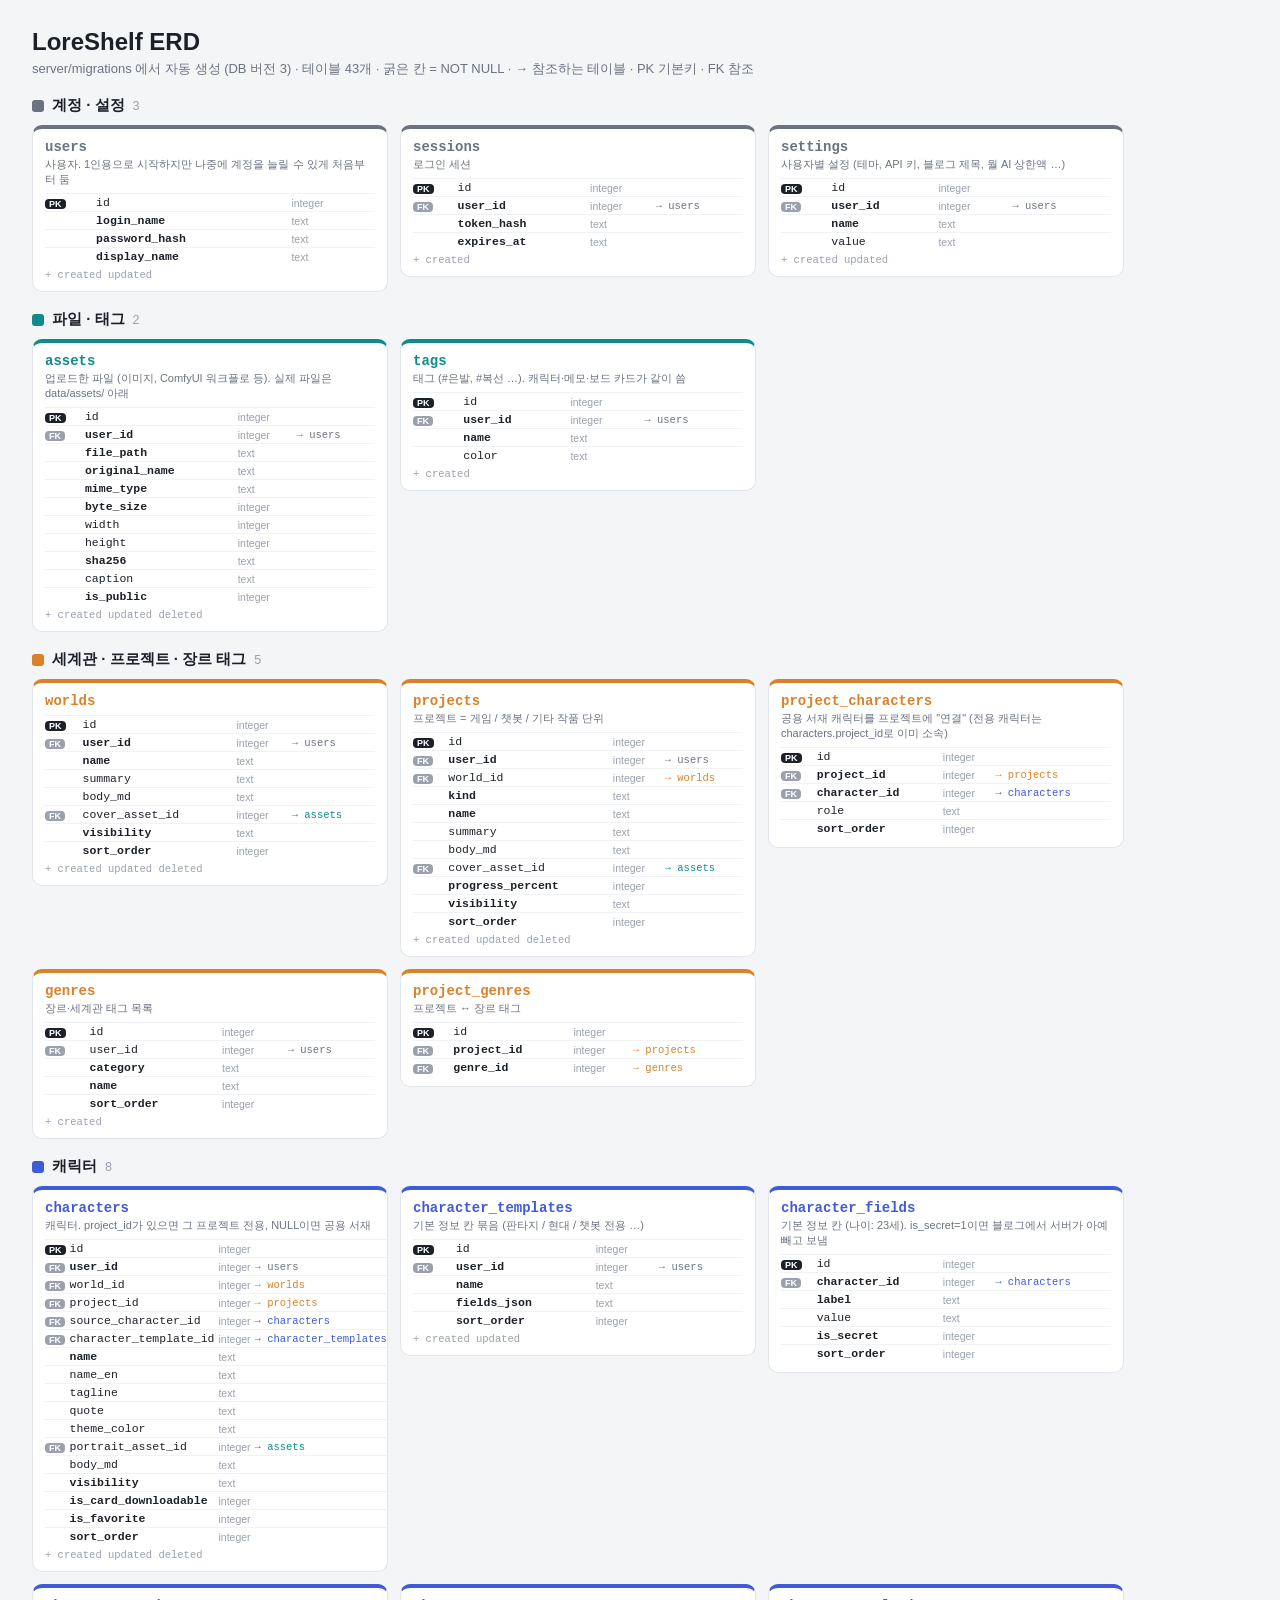
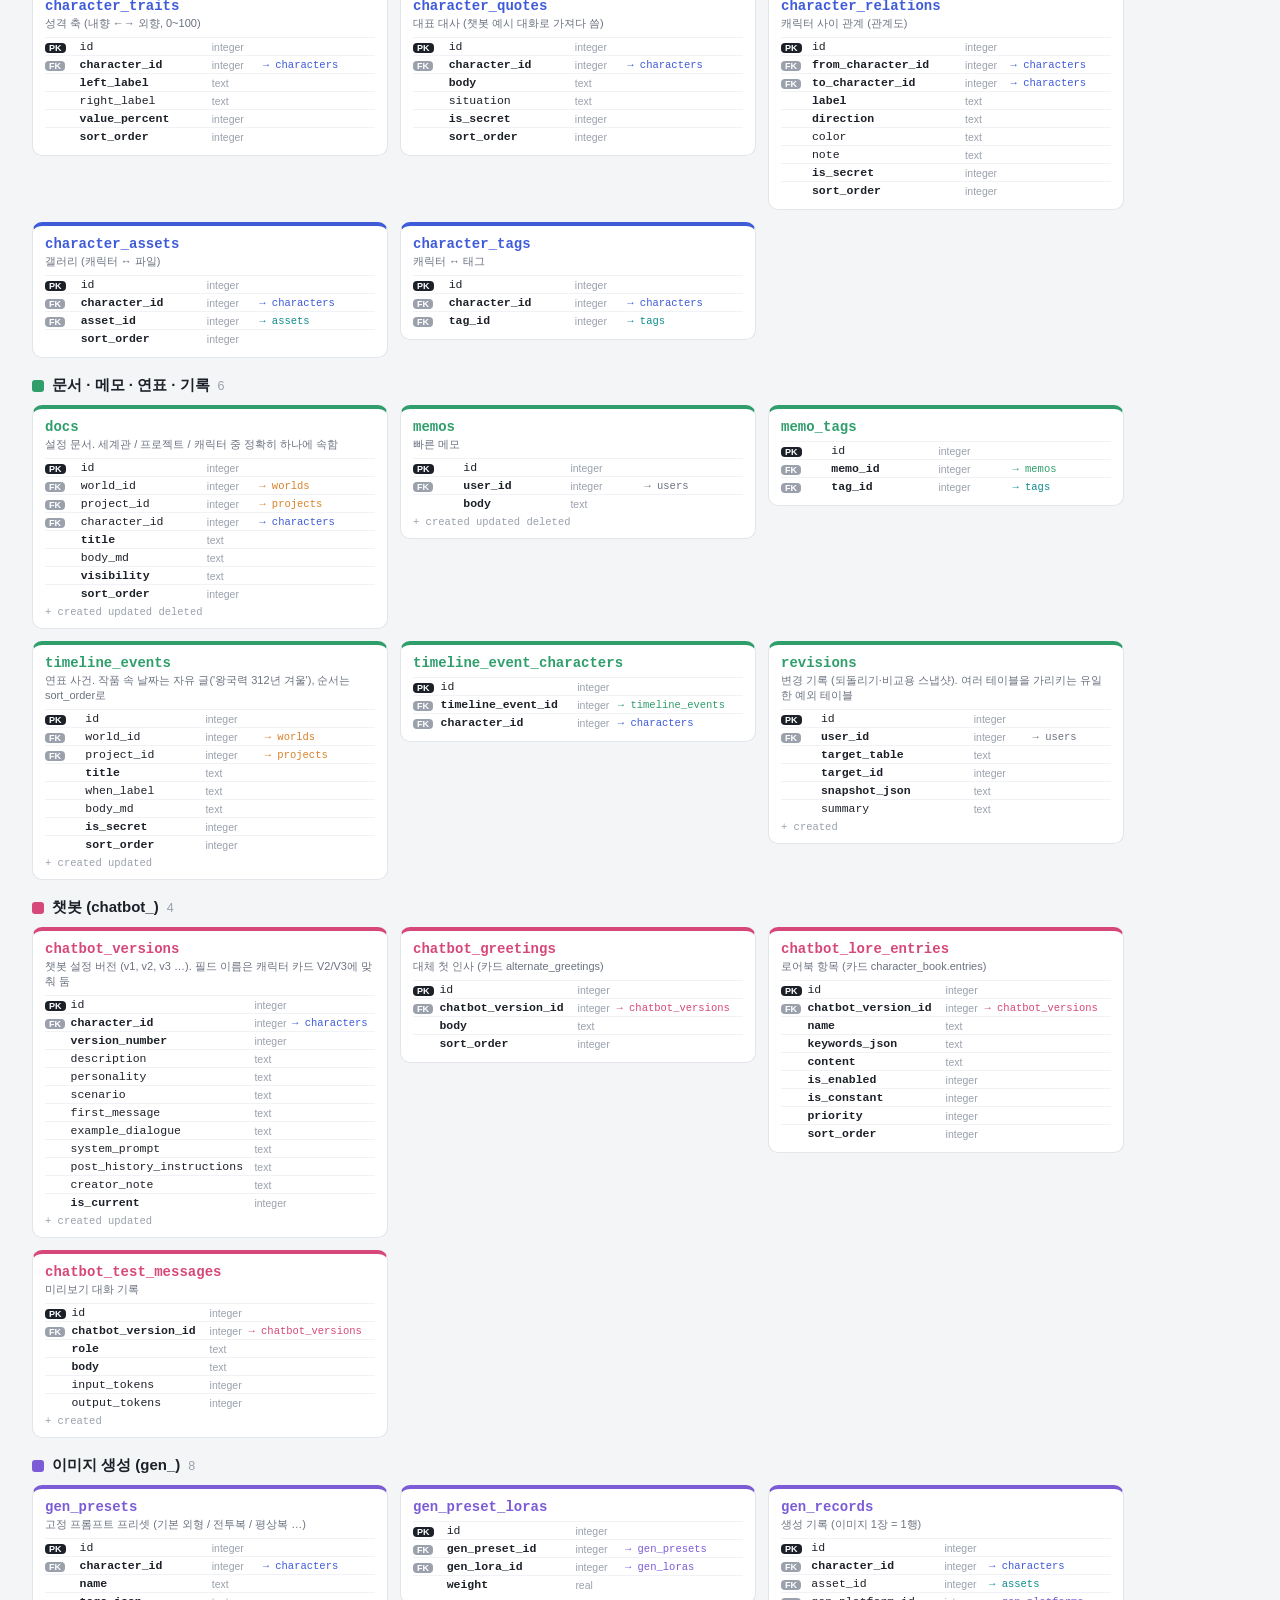
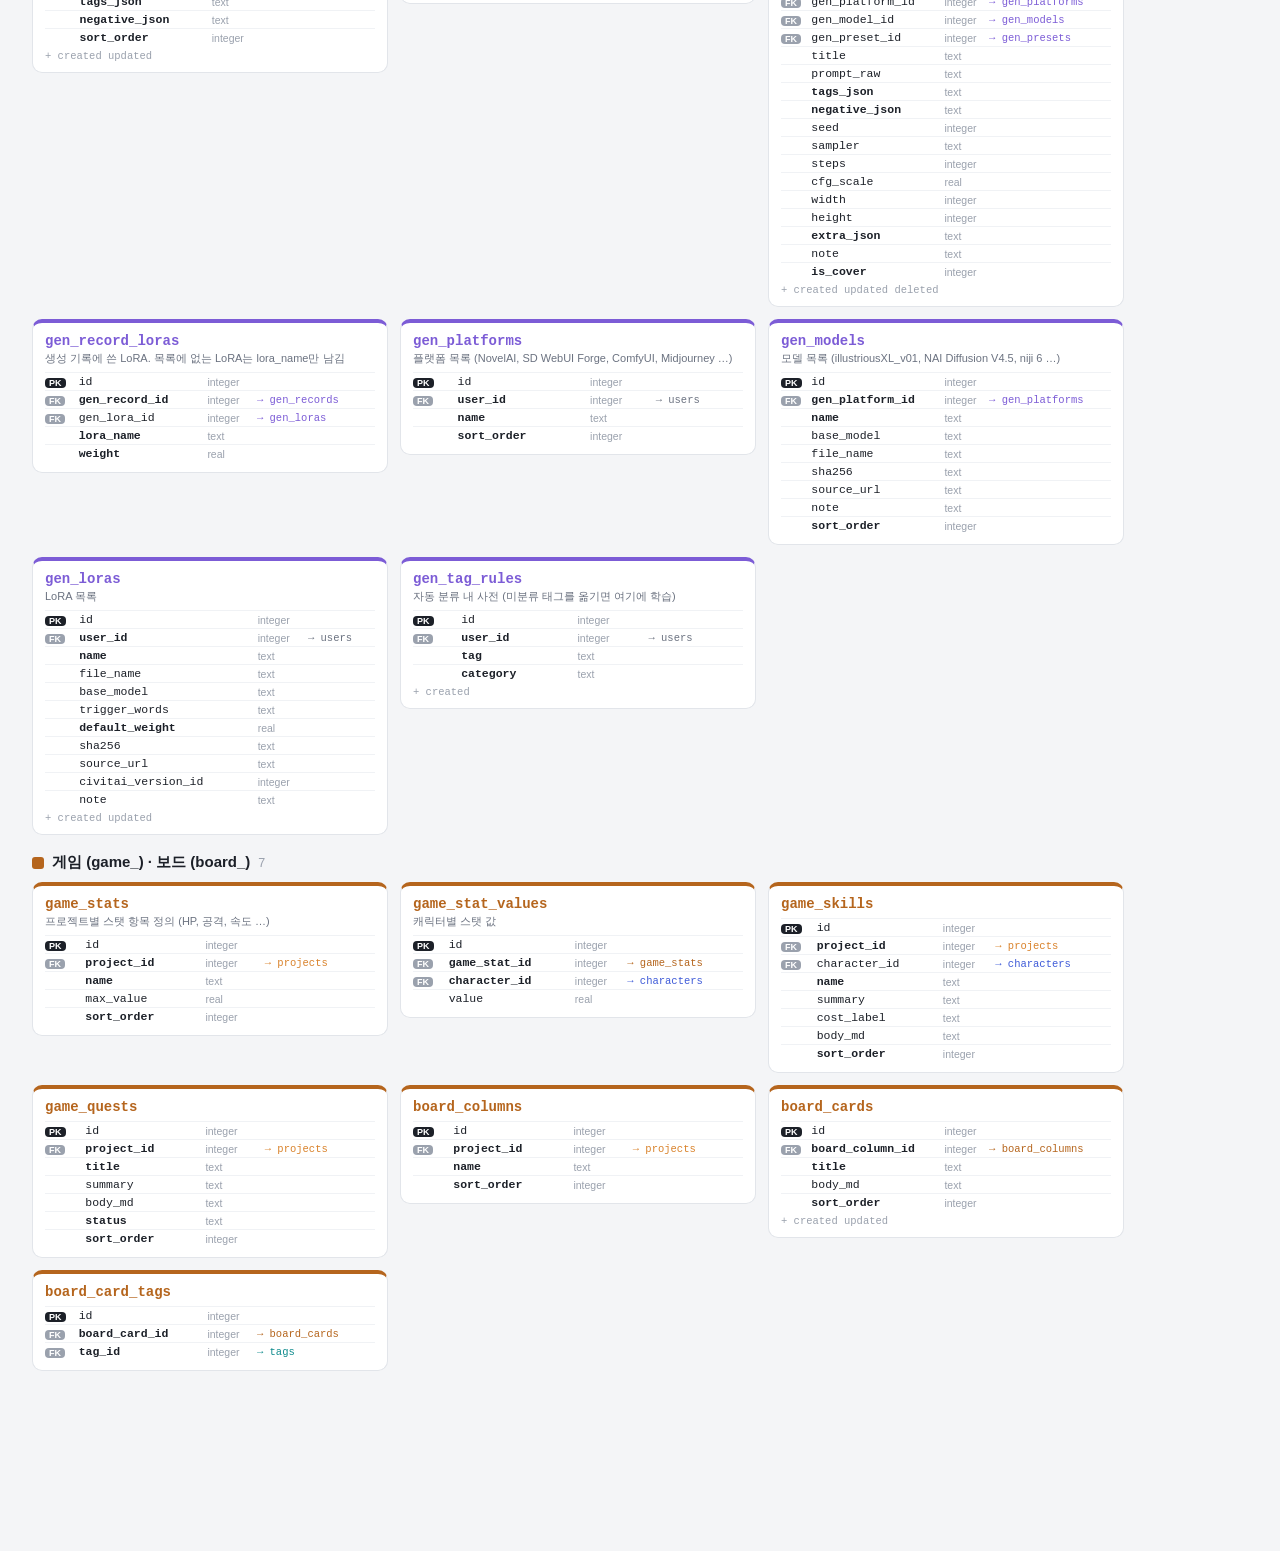
==== commit e7de34fa: "v0.2.1 — 한쪽짜리 성격 축 허용 Co-Authored-By: Claude Opus 5.5 <noreply@anthropic.com>" ====
--- a/docs/erd.html
+++ b/docs/erd.html
@@ -10,5 +10,5 @@
 b.pk,b.fk{font-size:9px;padding:0 4px;border-radius:4px;color:#fff} b.pk{background:#1c2028} b.fk{background:#9aa1ad}
 .ts{font-size:10.5px;color:#9aa1ad;margin-top:4px;font-family:Consolas,monospace}
 </style></head><body><h1>LoreShelf ERD</h1>
-<div class="sub">server/migrations 에서 자동 생성 (DB 버전 2) · 테이블 43개 · 굵은 칸 = NOT NULL · → 참조하는 테이블 · PK 기본키 · FK 참조</div>
-<section><h3 style="--c:#6b7280"><i></i>계정 · 설정 <small>3</small></h3><div class="cards"><div class="tb" style="--c:#6b7280"><h4>users</h4><p>사용자. 1인용으로 시작하지만 나중에 계정을 늘릴 수 있게 처음부터 둠</p><table><tr><td><b class="pk">PK</b></td><td class="n">id</td><td class="t">integer</td><td></td></tr><tr><td></td><td class="n nn">login_name</td><td class="t">text</td><td></td></tr><tr><td></td><td class="n nn">password_hash</td><td class="t">text</td><td></td></tr><tr><td></td><td class="n nn">display_name</td><td class="t">text</td><td></td></tr></table><div class="ts">+ created updated</div></div><div class="tb" style="--c:#6b7280"><h4>sessions</h4><p>로그인 세션</p><table><tr><td><b class="pk">PK</b></td><td class="n">id</td><td class="t">integer</td><td></td></tr><tr><td><b class="fk">FK</b></td><td class="n nn">user_id</td><td class="t">integer</td><td><span class="ref" style="color:#6b7280">→ users</span></td></tr><tr><td></td><td class="n nn">token_hash</td><td class="t">text</td><td></td></tr><tr><td></td><td class="n nn">expires_at</td><td class="t">text</td><td></td></tr></table><div class="ts">+ created</div></div><div class="tb" style="--c:#6b7280"><h4>settings</h4><p>사용자별 설정 (테마, API 키, 블로그 제목, 월 AI 상한액 …)</p><table><tr><td><b class="pk">PK</b></td><td class="n">id</td><td class="t">integer</td><td></td></tr><tr><td><b class="fk">FK</b></td><td class="n nn">user_id</td><td class="t">integer</td><td><span class="ref" style="color:#6b7280">→ users</span></td></tr><tr><td></td><td class="n nn">name</td><td class="t">text</td><td></td></tr><tr><td></td><td class="n">value</td><td class="t">text</td><td></td></tr></table><div class="ts">+ created updated</div></div></div></section><section><h3 style="--c:#0f8b8d"><i></i>파일 · 태그 <small>2</small></h3><div class="cards"><div class="tb" style="--c:#0f8b8d"><h4>assets</h4><p>업로드한 파일 (이미지, ComfyUI 워크플로 등). 실제 파일은 data/assets/ 아래</p><table><tr><td><b class="pk">PK</b></td><td class="n">id</td><td class="t">integer</td><td></td></tr><tr><td><b class="fk">FK</b></td><td class="n nn">user_id</td><td class="t">integer</td><td><span class="ref" style="color:#6b7280">→ users</span></td></tr><tr><td></td><td class="n nn">file_path</td><td class="t">text</td><td></td></tr><tr><td></td><td class="n nn">original_name</td><td class="t">text</td><td></td></tr><tr><td></td><td class="n nn">mime_type</td><td class="t">text</td><td></td></tr><tr><td></td><td class="n nn">byte_size</td><td class="t">integer</td><td></td></tr><tr><td></td><td class="n">width</td><td class="t">integer</td><td></td></tr><tr><td></td><td class="n">height</td><td class="t">integer</td><td></td></tr><tr><td></td><td class="n nn">sha256</td><td class="t">text</td><td></td></tr><tr><td></td><td class="n">caption</td><td class="t">text</td><td></td></tr><tr><td></td><td class="n nn">is_public</td><td class="t">integer</td><td></td></tr></table><div class="ts">+ created updated deleted</div></div><div class="tb" style="--c:#0f8b8d"><h4>tags</h4><p>태그 (#은발, #복선 …). 캐릭터·메모·보드 카드가 같이 씀</p><table><tr><td><b class="pk">PK</b></td><td class="n">id</td><td class="t">integer</td><td></td></tr><tr><td><b class="fk">FK</b></td><td class="n nn">user_id</td><td class="t">integer</td><td><span class="ref" style="color:#6b7280">→ users</span></td></tr><tr><td></td><td class="n nn">name</td><td class="t">text</td><td></td></tr><tr><td></td><td class="n">color</td><td class="t">text</td><td></td></tr></table><div class="ts">+ created</div></div></div></section><section><h3 style="--c:#d9822b"><i></i>세계관 · 프로젝트 · 장르 태그 <small>5</small></h3><div class="cards"><div class="tb" style="--c:#d9822b"><h4>worlds</h4><p></p><table><tr><td><b class="pk">PK</b></td><td class="n">id</td><td class="t">integer</td><td></td></tr><tr><td><b class="fk">FK</b></td><td class="n nn">user_id</td><td class="t">integer</td><td><span class="ref" style="color:#6b7280">→ users</span></td></tr><tr><td></td><td class="n nn">name</td><td class="t">text</td><td></td></tr><tr><td></td><td class="n">summary</td><td class="t">text</td><td></td></tr><tr><td></td><td class="n">body_md</td><td class="t">text</td><td></td></tr><tr><td><b class="fk">FK</b></td><td class="n">cover_asset_id</td><td class="t">integer</td><td><span class="ref" style="color:#0f8b8d">→ assets</span></td></tr><tr><td></td><td class="n nn">visibility</td><td class="t">text</td><td></td></tr><tr><td></td><td class="n nn">sort_order</td><td class="t">integer</td><td></td></tr></table><div class="ts">+ created updated deleted</div></div><div class="tb" style="--c:#d9822b"><h4>projects</h4><p>프로젝트 = 게임 / 챗봇 / 기타 작품 단위</p><table><tr><td><b class="pk">PK</b></td><td class="n">id</td><td class="t">integer</td><td></td></tr><tr><td><b class="fk">FK</b></td><td class="n nn">user_id</td><td class="t">integer</td><td><span class="ref" style="color:#6b7280">→ users</span></td></tr><tr><td><b class="fk">FK</b></td><td class="n">world_id</td><td class="t">integer</td><td><span class="ref" style="color:#d9822b">→ worlds</span></td></tr><tr><td></td><td class="n nn">kind</td><td class="t">text</td><td></td></tr><tr><td></td><td class="n nn">name</td><td class="t">text</td><td></td></tr><tr><td></td><td class="n">summary</td><td class="t">text</td><td></td></tr><tr><td></td><td class="n">body_md</td><td class="t">text</td><td></td></tr><tr><td><b class="fk">FK</b></td><td class="n">cover_asset_id</td><td class="t">integer</td><td><span class="ref" style="color:#0f8b8d">→ assets</span></td></tr><tr><td></td><td class="n nn">progress_percent</td><td class="t">integer</td><td></td></tr><tr><td></td><td class="n nn">visibility</td><td class="t">text</td><td></td></tr><tr><td></td><td class="n nn">sort_order</td><td class="t">integer</td><td></td></tr></table><div class="ts">+ created updated deleted</div></div><div class="tb" style="--c:#d9822b"><h4>project_characters</h4><p>공용 서재 캐릭터를 프로젝트에 "연결" (전용 캐릭터는 characters.project_id로 이미 소속)</p><table><tr><td><b class="pk">PK</b></td><td class="n">id</td><td class="t">integer</td><td></td></tr><tr><td><b class="fk">FK</b></td><td class="n nn">project_id</td><td class="t">integer</td><td><span class="ref" style="color:#d9822b">→ projects</span></td></tr><tr><td><b class="fk">FK</b></td><td class="n nn">character_id</td><td class="t">integer</td><td><span class="ref" style="color:#3f5bd8">→ characters</span></td></tr><tr><td></td><td class="n">role</td><td class="t">text</td><td></td></tr><tr><td></td><td class="n nn">sort_order</td><td class="t">integer</td><td></td></tr></table></div><div class="tb" style="--c:#d9822b"><h4>genres</h4><p>장르·세계관 태그 목록</p><table><tr><td><b class="pk">PK</b></td><td class="n">id</td><td class="t">integer</td><td></td></tr><tr><td><b class="fk">FK</b></td><td class="n">user_id</td><td class="t">integer</td><td><span class="ref" style="color:#6b7280">→ users</span></td></tr><tr><td></td><td class="n nn">category</td><td class="t">text</td><td></td></tr><tr><td></td><td class="n nn">name</td><td class="t">text</td><td></td></tr><tr><td></td><td class="n nn">sort_order</td><td class="t">integer</td><td></td></tr></table><div class="ts">+ created</div></div><div class="tb" style="--c:#d9822b"><h4>project_genres</h4><p>프로젝트 ↔ 장르 태그</p><table><tr><td><b class="pk">PK</b></td><td class="n">id</td><td class="t">integer</td><td></td></tr><tr><td><b class="fk">FK</b></td><td class="n nn">project_id</td><td class="t">integer</td><td><span class="ref" style="color:#d9822b">→ projects</span></td></tr><tr><td><b class="fk">FK</b></td><td class="n nn">genre_id</td><td class="t">integer</td><td><span class="ref" style="color:#d9822b">→ genres</span></td></tr></table></div></div></section><section><h3 style="--c:#3f5bd8"><i></i>캐릭터 <small>8</small></h3><div class="cards"><div class="tb" style="--c:#3f5bd8"><h4>characters</h4><p>캐릭터. project_id가 있으면 그 프로젝트 전용, NULL이면 공용 서재</p><table><tr><td><b class="pk">PK</b></td><td class="n">id</td><td class="t">integer</td><td></td></tr><tr><td><b class="fk">FK</b></td><td class="n nn">user_id</td><td class="t">integer</td><td><span class="ref" style="color:#6b7280">→ users</span></td></tr><tr><td><b class="fk">FK</b></td><td class="n">world_id</td><td class="t">integer</td><td><span class="ref" style="color:#d9822b">→ worlds</span></td></tr><tr><td><b class="fk">FK</b></td><td class="n">project_id</td><td class="t">integer</td><td><span class="ref" style="color:#d9822b">→ projects</span></td></tr><tr><td><b class="fk">FK</b></td><td class="n">source_character_id</td><td class="t">integer</td><td><span class="ref" style="color:#3f5bd8">→ characters</span></td></tr><tr><td><b class="fk">FK</b></td><td class="n">character_template_id</td><td class="t">integer</td><td><span class="ref" style="color:#3f5bd8">→ character_templates</span></td></tr><tr><td></td><td class="n nn">name</td><td class="t">text</td><td></td></tr><tr><td></td><td class="n">name_en</td><td class="t">text</td><td></td></tr><tr><td></td><td class="n">tagline</td><td class="t">text</td><td></td></tr><tr><td></td><td class="n">quote</td><td class="t">text</td><td></td></tr><tr><td></td><td class="n">theme_color</td><td class="t">text</td><td></td></tr><tr><td><b class="fk">FK</b></td><td class="n">portrait_asset_id</td><td class="t">integer</td><td><span class="ref" style="color:#0f8b8d">→ assets</span></td></tr><tr><td></td><td class="n">body_md</td><td class="t">text</td><td></td></tr><tr><td></td><td class="n nn">visibility</td><td class="t">text</td><td></td></tr><tr><td></td><td class="n nn">is_card_downloadable</td><td class="t">integer</td><td></td></tr><tr><td></td><td class="n nn">is_favorite</td><td class="t">integer</td><td></td></tr><tr><td></td><td class="n nn">sort_order</td><td class="t">integer</td><td></td></tr></table><div class="ts">+ created updated deleted</div></div><div class="tb" style="--c:#3f5bd8"><h4>character_templates</h4><p>기본 정보 칸 묶음 (판타지 / 현대 / 챗봇 전용 …)</p><table><tr><td><b class="pk">PK</b></td><td class="n">id</td><td class="t">integer</td><td></td></tr><tr><td><b class="fk">FK</b></td><td class="n nn">user_id</td><td class="t">integer</td><td><span class="ref" style="color:#6b7280">→ users</span></td></tr><tr><td></td><td class="n nn">name</td><td class="t">text</td><td></td></tr><tr><td></td><td class="n nn">fields_json</td><td class="t">text</td><td></td></tr><tr><td></td><td class="n nn">sort_order</td><td class="t">integer</td><td></td></tr></table><div class="ts">+ created updated</div></div><div class="tb" style="--c:#3f5bd8"><h4>character_fields</h4><p>기본 정보 칸 (나이: 23세). is_secret=1이면 블로그에서 서버가 아예 빼고 보냄</p><table><tr><td><b class="pk">PK</b></td><td class="n">id</td><td class="t">integer</td><td></td></tr><tr><td><b class="fk">FK</b></td><td class="n nn">character_id</td><td class="t">integer</td><td><span class="ref" style="color:#3f5bd8">→ characters</span></td></tr><tr><td></td><td class="n nn">label</td><td class="t">text</td><td></td></tr><tr><td></td><td class="n">value</td><td class="t">text</td><td></td></tr><tr><td></td><td class="n nn">is_secret</td><td class="t">integer</td><td></td></tr><tr><td></td><td class="n nn">sort_order</td><td class="t">integer</td><td></td></tr></table></div><div class="tb" style="--c:#3f5bd8"><h4>character_traits</h4><p>성격 축 (내향 ←→ 외향, 0~100)</p><table><tr><td><b class="pk">PK</b></td><td class="n">id</td><td class="t">integer</td><td></td></tr><tr><td><b class="fk">FK</b></td><td class="n nn">character_id</td><td class="t">integer</td><td><span class="ref" style="color:#3f5bd8">→ characters</span></td></tr><tr><td></td><td class="n nn">left_label</td><td class="t">text</td><td></td></tr><tr><td></td><td class="n nn">right_label</td><td class="t">text</td><td></td></tr><tr><td></td><td class="n nn">value_percent</td><td class="t">integer</td><td></td></tr><tr><td></td><td class="n nn">sort_order</td><td class="t">integer</td><td></td></tr></table></div><div class="tb" style="--c:#3f5bd8"><h4>character_quotes</h4><p>대표 대사 (챗봇 예시 대화로 가져다 씀)</p><table><tr><td><b class="pk">PK</b></td><td class="n">id</td><td class="t">integer</td><td></td></tr><tr><td><b class="fk">FK</b></td><td class="n nn">character_id</td><td class="t">integer</td><td><span class="ref" style="color:#3f5bd8">→ characters</span></td></tr><tr><td></td><td class="n nn">body</td><td class="t">text</td><td></td></tr><tr><td></td><td class="n">situation</td><td class="t">text</td><td></td></tr><tr><td></td><td class="n nn">is_secret</td><td class="t">integer</td><td></td></tr><tr><td></td><td class="n nn">sort_order</td><td class="t">integer</td><td></td></tr></table></div><div class="tb" style="--c:#3f5bd8"><h4>character_relations</h4><p>캐릭터 사이 관계 (관계도)</p><table><tr><td><b class="pk">PK</b></td><td class="n">id</td><td class="t">integer</td><td></td></tr><tr><td><b class="fk">FK</b></td><td class="n nn">from_character_id</td><td class="t">integer</td><td><span class="ref" style="color:#3f5bd8">→ characters</span></td></tr><tr><td><b class="fk">FK</b></td><td class="n nn">to_character_id</td><td class="t">integer</td><td><span class="ref" style="color:#3f5bd8">→ characters</span></td></tr><tr><td></td><td class="n nn">label</td><td class="t">text</td><td></td></tr><tr><td></td><td class="n nn">direction</td><td class="t">text</td><td></td></tr><tr><td></td><td class="n">color</td><td class="t">text</td><td></td></tr><tr><td></td><td class="n">note</td><td class="t">text</td><td></td></tr><tr><td></td><td class="n nn">is_secret</td><td class="t">integer</td><td></td></tr><tr><td></td><td class="n nn">sort_order</td><td class="t">integer</td><td></td></tr></table></div><div class="tb" style="--c:#3f5bd8"><h4>character_assets</h4><p>갤러리 (캐릭터 ↔ 파일)</p><table><tr><td><b class="pk">PK</b></td><td class="n">id</td><td class="t">integer</td><td></td></tr><tr><td><b class="fk">FK</b></td><td class="n nn">character_id</td><td class="t">integer</td><td><span class="ref" style="color:#3f5bd8">→ characters</span></td></tr><tr><td><b class="fk">FK</b></td><td class="n nn">asset_id</td><td class="t">integer</td><td><span class="ref" style="color:#0f8b8d">→ assets</span></td></tr><tr><td></td><td class="n nn">sort_order</td><td class="t">integer</td><td></td></tr></table></div><div class="tb" style="--c:#3f5bd8"><h4>character_tags</h4><p>캐릭터 ↔ 태그</p><table><tr><td><b class="pk">PK</b></td><td class="n">id</td><td class="t">integer</td><td></td></tr><tr><td><b class="fk">FK</b></td><td class="n nn">character_id</td><td class="t">integer</td><td><span class="ref" style="color:#3f5bd8">→ characters</span></td></tr><tr><td><b class="fk">FK</b></td><td class="n nn">tag_id</td><td class="t">integer</td><td><span class="ref" style="color:#0f8b8d">→ tags</span></td></tr></table></div></div></section><section><h3 style="--c:#2f9e6b"><i></i>문서 · 메모 · 연표 · 기록 <small>6</small></h3><div class="cards"><div class="tb" style="--c:#2f9e6b"><h4>docs</h4><p>설정 문서. 세계관 / 프로젝트 / 캐릭터 중 정확히 하나에 속함</p><table><tr><td><b class="pk">PK</b></td><td class="n">id</td><td class="t">integer</td><td></td></tr><tr><td><b class="fk">FK</b></td><td class="n">world_id</td><td class="t">integer</td><td><span class="ref" style="color:#d9822b">→ worlds</span></td></tr><tr><td><b class="fk">FK</b></td><td class="n">project_id</td><td class="t">integer</td><td><span class="ref" style="color:#d9822b">→ projects</span></td></tr><tr><td><b class="fk">FK</b></td><td class="n">character_id</td><td class="t">integer</td><td><span class="ref" style="color:#3f5bd8">→ characters</span></td></tr><tr><td></td><td class="n nn">title</td><td class="t">text</td><td></td></tr><tr><td></td><td class="n">body_md</td><td class="t">text</td><td></td></tr><tr><td></td><td class="n nn">visibility</td><td class="t">text</td><td></td></tr><tr><td></td><td class="n nn">sort_order</td><td class="t">integer</td><td></td></tr></table><div class="ts">+ created updated deleted</div></div><div class="tb" style="--c:#2f9e6b"><h4>memos</h4><p>빠른 메모</p><table><tr><td><b class="pk">PK</b></td><td class="n">id</td><td class="t">integer</td><td></td></tr><tr><td><b class="fk">FK</b></td><td class="n nn">user_id</td><td class="t">integer</td><td><span class="ref" style="color:#6b7280">→ users</span></td></tr><tr><td></td><td class="n nn">body</td><td class="t">text</td><td></td></tr></table><div class="ts">+ created updated deleted</div></div><div class="tb" style="--c:#2f9e6b"><h4>memo_tags</h4><p></p><table><tr><td><b class="pk">PK</b></td><td class="n">id</td><td class="t">integer</td><td></td></tr><tr><td><b class="fk">FK</b></td><td class="n nn">memo_id</td><td class="t">integer</td><td><span class="ref" style="color:#2f9e6b">→ memos</span></td></tr><tr><td><b class="fk">FK</b></td><td class="n nn">tag_id</td><td class="t">integer</td><td><span class="ref" style="color:#0f8b8d">→ tags</span></td></tr></table></div><div class="tb" style="--c:#2f9e6b"><h4>timeline_events</h4><p>연표 사건. 작품 속 날짜는 자유 글('왕국력 312년 겨울'), 순서는 sort_order로</p><table><tr><td><b class="pk">PK</b></td><td class="n">id</td><td class="t">integer</td><td></td></tr><tr><td><b class="fk">FK</b></td><td class="n">world_id</td><td class="t">integer</td><td><span class="ref" style="color:#d9822b">→ worlds</span></td></tr><tr><td><b class="fk">FK</b></td><td class="n">project_id</td><td class="t">integer</td><td><span class="ref" style="color:#d9822b">→ projects</span></td></tr><tr><td></td><td class="n nn">title</td><td class="t">text</td><td></td></tr><tr><td></td><td class="n">when_label</td><td class="t">text</td><td></td></tr><tr><td></td><td class="n">body_md</td><td class="t">text</td><td></td></tr><tr><td></td><td class="n nn">is_secret</td><td class="t">integer</td><td></td></tr><tr><td></td><td class="n nn">sort_order</td><td class="t">integer</td><td></td></tr></table><div class="ts">+ created updated</div></div><div class="tb" style="--c:#2f9e6b"><h4>timeline_event_characters</h4><p></p><table><tr><td><b class="pk">PK</b></td><td class="n">id</td><td class="t">integer</td><td></td></tr><tr><td><b class="fk">FK</b></td><td class="n nn">timeline_event_id</td><td class="t">integer</td><td><span class="ref" style="color:#2f9e6b">→ timeline_events</span></td></tr><tr><td><b class="fk">FK</b></td><td class="n nn">character_id</td><td class="t">integer</td><td><span class="ref" style="color:#3f5bd8">→ characters</span></td></tr></table></div><div class="tb" style="--c:#2f9e6b"><h4>revisions</h4><p>변경 기록 (되돌리기·비교용 스냅샷). 여러 테이블을 가리키는 유일한 예외 테이블</p><table><tr><td><b class="pk">PK</b></td><td class="n">id</td><td class="t">integer</td><td></td></tr><tr><td><b class="fk">FK</b></td><td class="n nn">user_id</td><td class="t">integer</td><td><span class="ref" style="color:#6b7280">→ users</span></td></tr><tr><td></td><td class="n nn">target_table</td><td class="t">text</td><td></td></tr><tr><td></td><td class="n nn">target_id</td><td class="t">integer</td><td></td></tr><tr><td></td><td class="n nn">snapshot_json</td><td class="t">text</td><td></td></tr><tr><td></td><td class="n">summary</td><td class="t">text</td><td></td></tr></table><div class="ts">+ created</div></div></div></section><section><h3 style="--c:#d6487a"><i></i>챗봇 (chatbot_) <small>4</small></h3><div class="cards"><div class="tb" style="--c:#d6487a"><h4>chatbot_versions</h4><p>챗봇 설정 버전 (v1, v2, v3 …). 필드 이름은 캐릭터 카드 V2/V3에 맞춰 둠</p><table><tr><td><b class="pk">PK</b></td><td class="n">id</td><td class="t">integer</td><td></td></tr><tr><td><b class="fk">FK</b></td><td class="n nn">character_id</td><td class="t">integer</td><td><span class="ref" style="color:#3f5bd8">→ characters</span></td></tr><tr><td></td><td class="n nn">version_number</td><td class="t">integer</td><td></td></tr><tr><td></td><td class="n">description</td><td class="t">text</td><td></td></tr><tr><td></td><td class="n">personality</td><td class="t">text</td><td></td></tr><tr><td></td><td class="n">scenario</td><td class="t">text</td><td></td></tr><tr><td></td><td class="n">first_message</td><td class="t">text</td><td></td></tr><tr><td></td><td class="n">example_dialogue</td><td class="t">text</td><td></td></tr><tr><td></td><td class="n">system_prompt</td><td class="t">text</td><td></td></tr><tr><td></td><td class="n">post_history_instructions</td><td class="t">text</td><td></td></tr><tr><td></td><td class="n">creator_note</td><td class="t">text</td><td></td></tr><tr><td></td><td class="n nn">is_current</td><td class="t">integer</td><td></td></tr></table><div class="ts">+ created updated</div></div><div class="tb" style="--c:#d6487a"><h4>chatbot_greetings</h4><p>대체 첫 인사 (카드 alternate_greetings)</p><table><tr><td><b class="pk">PK</b></td><td class="n">id</td><td class="t">integer</td><td></td></tr><tr><td><b class="fk">FK</b></td><td class="n nn">chatbot_version_id</td><td class="t">integer</td><td><span class="ref" style="color:#d6487a">→ chatbot_versions</span></td></tr><tr><td></td><td class="n nn">body</td><td class="t">text</td><td></td></tr><tr><td></td><td class="n nn">sort_order</td><td class="t">integer</td><td></td></tr></table></div><div class="tb" style="--c:#d6487a"><h4>chatbot_lore_entries</h4><p>로어북 항목 (카드 character_book.entries)</p><table><tr><td><b class="pk">PK</b></td><td class="n">id</td><td class="t">integer</td><td></td></tr><tr><td><b class="fk">FK</b></td><td class="n nn">chatbot_version_id</td><td class="t">integer</td><td><span class="ref" style="color:#d6487a">→ chatbot_versions</span></td></tr><tr><td></td><td class="n nn">name</td><td class="t">text</td><td></td></tr><tr><td></td><td class="n nn">keywords_json</td><td class="t">text</td><td></td></tr><tr><td></td><td class="n nn">content</td><td class="t">text</td><td></td></tr><tr><td></td><td class="n nn">is_enabled</td><td class="t">integer</td><td></td></tr><tr><td></td><td class="n nn">is_constant</td><td class="t">integer</td><td></td></tr><tr><td></td><td class="n nn">priority</td><td class="t">integer</td><td></td></tr><tr><td></td><td class="n nn">sort_order</td><td class="t">integer</td><td></td></tr></table></div><div class="tb" style="--c:#d6487a"><h4>chatbot_test_messages</h4><p>미리보기 대화 기록</p><table><tr><td><b class="pk">PK</b></td><td class="n">id</td><td class="t">integer</td><td></td></tr><tr><td><b class="fk">FK</b></td><td class="n nn">chatbot_version_id</td><td class="t">integer</td><td><span class="ref" style="color:#d6487a">→ chatbot_versions</span></td></tr><tr><td></td><td class="n nn">role</td><td class="t">text</td><td></td></tr><tr><td></td><td class="n nn">body</td><td class="t">text</td><td></td></tr><tr><td></td><td class="n">input_tokens</td><td class="t">integer</td><td></td></tr><tr><td></td><td class="n">output_tokens</td><td class="t">integer</td><td></td></tr></table><div class="ts">+ created</div></div></div></section><section><h3 style="--c:#7c5cd6"><i></i>이미지 생성 (gen_) <small>8</small></h3><div class="cards"><div class="tb" style="--c:#7c5cd6"><h4>gen_presets</h4><p>고정 프롬프트 프리셋 (기본 외형 / 전투복 / 평상복 …)</p><table><tr><td><b class="pk">PK</b></td><td class="n">id</td><td class="t">integer</td><td></td></tr><tr><td><b class="fk">FK</b></td><td class="n nn">character_id</td><td class="t">integer</td><td><span class="ref" style="color:#3f5bd8">→ characters</span></td></tr><tr><td></td><td class="n nn">name</td><td class="t">text</td><td></td></tr><tr><td></td><td class="n nn">tags_json</td><td class="t">text</td><td></td></tr><tr><td></td><td class="n nn">negative_json</td><td class="t">text</td><td></td></tr><tr><td></td><td class="n nn">sort_order</td><td class="t">integer</td><td></td></tr></table><div class="ts">+ created updated</div></div><div class="tb" style="--c:#7c5cd6"><h4>gen_preset_loras</h4><p></p><table><tr><td><b class="pk">PK</b></td><td class="n">id</td><td class="t">integer</td><td></td></tr><tr><td><b class="fk">FK</b></td><td class="n nn">gen_preset_id</td><td class="t">integer</td><td><span class="ref" style="color:#7c5cd6">→ gen_presets</span></td></tr><tr><td><b class="fk">FK</b></td><td class="n nn">gen_lora_id</td><td class="t">integer</td><td><span class="ref" style="color:#7c5cd6">→ gen_loras</span></td></tr><tr><td></td><td class="n nn">weight</td><td class="t">real</td><td></td></tr></table></div><div class="tb" style="--c:#7c5cd6"><h4>gen_records</h4><p>생성 기록 (이미지 1장 = 1행)</p><table><tr><td><b class="pk">PK</b></td><td class="n">id</td><td class="t">integer</td><td></td></tr><tr><td><b class="fk">FK</b></td><td class="n nn">character_id</td><td class="t">integer</td><td><span class="ref" style="color:#3f5bd8">→ characters</span></td></tr><tr><td><b class="fk">FK</b></td><td class="n">asset_id</td><td class="t">integer</td><td><span class="ref" style="color:#0f8b8d">→ assets</span></td></tr><tr><td><b class="fk">FK</b></td><td class="n">gen_platform_id</td><td class="t">integer</td><td><span class="ref" style="color:#7c5cd6">→ gen_platforms</span></td></tr><tr><td><b class="fk">FK</b></td><td class="n">gen_model_id</td><td class="t">integer</td><td><span class="ref" style="color:#7c5cd6">→ gen_models</span></td></tr><tr><td><b class="fk">FK</b></td><td class="n">gen_preset_id</td><td class="t">integer</td><td><span class="ref" style="color:#7c5cd6">→ gen_presets</span></td></tr><tr><td></td><td class="n">title</td><td class="t">text</td><td></td></tr><tr><td></td><td class="n">prompt_raw</td><td class="t">text</td><td></td></tr><tr><td></td><td class="n nn">tags_json</td><td class="t">text</td><td></td></tr><tr><td></td><td class="n nn">negative_json</td><td class="t">text</td><td></td></tr><tr><td></td><td class="n">seed</td><td class="t">integer</td><td></td></tr><tr><td></td><td class="n">sampler</td><td class="t">text</td><td></td></tr><tr><td></td><td class="n">steps</td><td class="t">integer</td><td></td></tr><tr><td></td><td class="n">cfg_scale</td><td class="t">real</td><td></td></tr><tr><td></td><td class="n">width</td><td class="t">integer</td><td></td></tr><tr><td></td><td class="n">height</td><td class="t">integer</td><td></td></tr><tr><td></td><td class="n nn">extra_json</td><td class="t">text</td><td></td></tr><tr><td></td><td class="n">note</td><td class="t">text</td><td></td></tr><tr><td></td><td class="n nn">is_cover</td><td class="t">integer</td><td></td></tr></table><div class="ts">+ created updated deleted</div></div><div class="tb" style="--c:#7c5cd6"><h4>gen_record_loras</h4><p>생성 기록에 쓴 LoRA. 목록에 없는 LoRA는 lora_name만 남김</p><table><tr><td><b class="pk">PK</b></td><td class="n">id</td><td class="t">integer</td><td></td></tr><tr><td><b class="fk">FK</b></td><td class="n nn">gen_record_id</td><td class="t">integer</td><td><span class="ref" style="color:#7c5cd6">→ gen_records</span></td></tr><tr><td><b class="fk">FK</b></td><td class="n">gen_lora_id</td><td class="t">integer</td><td><span class="ref" style="color:#7c5cd6">→ gen_loras</span></td></tr><tr><td></td><td class="n nn">lora_name</td><td class="t">text</td><td></td></tr><tr><td></td><td class="n nn">weight</td><td class="t">real</td><td></td></tr></table></div><div class="tb" style="--c:#7c5cd6"><h4>gen_platforms</h4><p>플랫폼 목록 (NovelAI, SD WebUI Forge, ComfyUI, Midjourney …)</p><table><tr><td><b class="pk">PK</b></td><td class="n">id</td><td class="t">integer</td><td></td></tr><tr><td><b class="fk">FK</b></td><td class="n nn">user_id</td><td class="t">integer</td><td><span class="ref" style="color:#6b7280">→ users</span></td></tr><tr><td></td><td class="n nn">name</td><td class="t">text</td><td></td></tr><tr><td></td><td class="n nn">sort_order</td><td class="t">integer</td><td></td></tr></table></div><div class="tb" style="--c:#7c5cd6"><h4>gen_models</h4><p>모델 목록 (illustriousXL_v01, NAI Diffusion V4.5, niji 6 …)</p><table><tr><td><b class="pk">PK</b></td><td class="n">id</td><td class="t">integer</td><td></td></tr><tr><td><b class="fk">FK</b></td><td class="n nn">gen_platform_id</td><td class="t">integer</td><td><span class="ref" style="color:#7c5cd6">→ gen_platforms</span></td></tr><tr><td></td><td class="n nn">name</td><td class="t">text</td><td></td></tr><tr><td></td><td class="n">base_model</td><td class="t">text</td><td></td></tr><tr><td></td><td class="n">file_name</td><td class="t">text</td><td></td></tr><tr><td></td><td class="n">sha256</td><td class="t">text</td><td></td></tr><tr><td></td><td class="n">source_url</td><td class="t">text</td><td></td></tr><tr><td></td><td class="n">note</td><td class="t">text</td><td></td></tr><tr><td></td><td class="n nn">sort_order</td><td class="t">integer</td><td></td></tr></table></div><div class="tb" style="--c:#7c5cd6"><h4>gen_loras</h4><p>LoRA 목록</p><table><tr><td><b class="pk">PK</b></td><td class="n">id</td><td class="t">integer</td><td></td></tr><tr><td><b class="fk">FK</b></td><td class="n nn">user_id</td><td class="t">integer</td><td><span class="ref" style="color:#6b7280">→ users</span></td></tr><tr><td></td><td class="n nn">name</td><td class="t">text</td><td></td></tr><tr><td></td><td class="n">file_name</td><td class="t">text</td><td></td></tr><tr><td></td><td class="n">base_model</td><td class="t">text</td><td></td></tr><tr><td></td><td class="n">trigger_words</td><td class="t">text</td><td></td></tr><tr><td></td><td class="n nn">default_weight</td><td class="t">real</td><td></td></tr><tr><td></td><td class="n">sha256</td><td class="t">text</td><td></td></tr><tr><td></td><td class="n">source_url</td><td class="t">text</td><td></td></tr><tr><td></td><td class="n">civitai_version_id</td><td class="t">integer</td><td></td></tr><tr><td></td><td class="n">note</td><td class="t">text</td><td></td></tr></table><div class="ts">+ created updated</div></div><div class="tb" style="--c:#7c5cd6"><h4>gen_tag_rules</h4><p>자동 분류 내 사전 (미분류 태그를 옮기면 여기에 학습)</p><table><tr><td><b class="pk">PK</b></td><td class="n">id</td><td class="t">integer</td><td></td></tr><tr><td><b class="fk">FK</b></td><td class="n nn">user_id</td><td class="t">integer</td><td><span class="ref" style="color:#6b7280">→ users</span></td></tr><tr><td></td><td class="n nn">tag</td><td class="t">text</td><td></td></tr><tr><td></td><td class="n nn">category</td><td class="t">text</td><td></td></tr></table><div class="ts">+ created</div></div></div></section><section><h3 style="--c:#b5651d"><i></i>게임 (game_) · 보드 (board_) <small>7</small></h3><div class="cards"><div class="tb" style="--c:#b5651d"><h4>game_stats</h4><p>프로젝트별 스탯 항목 정의 (HP, 공격, 속도 …)</p><table><tr><td><b class="pk">PK</b></td><td class="n">id</td><td class="t">integer</td><td></td></tr><tr><td><b class="fk">FK</b></td><td class="n nn">project_id</td><td class="t">integer</td><td><span class="ref" style="color:#d9822b">→ projects</span></td></tr><tr><td></td><td class="n nn">name</td><td class="t">text</td><td></td></tr><tr><td></td><td class="n">max_value</td><td class="t">real</td><td></td></tr><tr><td></td><td class="n nn">sort_order</td><td class="t">integer</td><td></td></tr></table></div><div class="tb" style="--c:#b5651d"><h4>game_stat_values</h4><p>캐릭터별 스탯 값</p><table><tr><td><b class="pk">PK</b></td><td class="n">id</td><td class="t">integer</td><td></td></tr><tr><td><b class="fk">FK</b></td><td class="n nn">game_stat_id</td><td class="t">integer</td><td><span class="ref" style="color:#b5651d">→ game_stats</span></td></tr><tr><td><b class="fk">FK</b></td><td class="n nn">character_id</td><td class="t">integer</td><td><span class="ref" style="color:#3f5bd8">→ characters</span></td></tr><tr><td></td><td class="n">value</td><td class="t">real</td><td></td></tr></table></div><div class="tb" style="--c:#b5651d"><h4>game_skills</h4><p></p><table><tr><td><b class="pk">PK</b></td><td class="n">id</td><td class="t">integer</td><td></td></tr><tr><td><b class="fk">FK</b></td><td class="n nn">project_id</td><td class="t">integer</td><td><span class="ref" style="color:#d9822b">→ projects</span></td></tr><tr><td><b class="fk">FK</b></td><td class="n">character_id</td><td class="t">integer</td><td><span class="ref" style="color:#3f5bd8">→ characters</span></td></tr><tr><td></td><td class="n nn">name</td><td class="t">text</td><td></td></tr><tr><td></td><td class="n">summary</td><td class="t">text</td><td></td></tr><tr><td></td><td class="n">cost_label</td><td class="t">text</td><td></td></tr><tr><td></td><td class="n">body_md</td><td class="t">text</td><td></td></tr><tr><td></td><td class="n nn">sort_order</td><td class="t">integer</td><td></td></tr></table></div><div class="tb" style="--c:#b5651d"><h4>game_quests</h4><p></p><table><tr><td><b class="pk">PK</b></td><td class="n">id</td><td class="t">integer</td><td></td></tr><tr><td><b class="fk">FK</b></td><td class="n nn">project_id</td><td class="t">integer</td><td><span class="ref" style="color:#d9822b">→ projects</span></td></tr><tr><td></td><td class="n nn">title</td><td class="t">text</td><td></td></tr><tr><td></td><td class="n">summary</td><td class="t">text</td><td></td></tr><tr><td></td><td class="n">body_md</td><td class="t">text</td><td></td></tr><tr><td></td><td class="n nn">status</td><td class="t">text</td><td></td></tr><tr><td></td><td class="n nn">sort_order</td><td class="t">integer</td><td></td></tr></table></div><div class="tb" style="--c:#b5651d"><h4>board_columns</h4><p></p><table><tr><td><b class="pk">PK</b></td><td class="n">id</td><td class="t">integer</td><td></td></tr><tr><td><b class="fk">FK</b></td><td class="n nn">project_id</td><td class="t">integer</td><td><span class="ref" style="color:#d9822b">→ projects</span></td></tr><tr><td></td><td class="n nn">name</td><td class="t">text</td><td></td></tr><tr><td></td><td class="n nn">sort_order</td><td class="t">integer</td><td></td></tr></table></div><div class="tb" style="--c:#b5651d"><h4>board_cards</h4><p></p><table><tr><td><b class="pk">PK</b></td><td class="n">id</td><td class="t">integer</td><td></td></tr><tr><td><b class="fk">FK</b></td><td class="n nn">board_column_id</td><td class="t">integer</td><td><span class="ref" style="color:#b5651d">→ board_columns</span></td></tr><tr><td></td><td class="n nn">title</td><td class="t">text</td><td></td></tr><tr><td></td><td class="n">body_md</td><td class="t">text</td><td></td></tr><tr><td></td><td class="n nn">sort_order</td><td class="t">integer</td><td></td></tr></table><div class="ts">+ created updated</div></div><div class="tb" style="--c:#b5651d"><h4>board_card_tags</h4><p></p><table><tr><td><b class="pk">PK</b></td><td class="n">id</td><td class="t">integer</td><td></td></tr><tr><td><b class="fk">FK</b></td><td class="n nn">board_card_id</td><td class="t">integer</td><td><span class="ref" style="color:#b5651d">→ board_cards</span></td></tr><tr><td><b class="fk">FK</b></td><td class="n nn">tag_id</td><td class="t">integer</td><td><span class="ref" style="color:#0f8b8d">→ tags</span></td></tr></table></div></div></section></body></html>+<div class="sub">server/migrations 에서 자동 생성 (DB 버전 3) · 테이블 43개 · 굵은 칸 = NOT NULL · → 참조하는 테이블 · PK 기본키 · FK 참조</div>
+<section><h3 style="--c:#6b7280"><i></i>계정 · 설정 <small>3</small></h3><div class="cards"><div class="tb" style="--c:#6b7280"><h4>users</h4><p>사용자. 1인용으로 시작하지만 나중에 계정을 늘릴 수 있게 처음부터 둠</p><table><tr><td><b class="pk">PK</b></td><td class="n">id</td><td class="t">integer</td><td></td></tr><tr><td></td><td class="n nn">login_name</td><td class="t">text</td><td></td></tr><tr><td></td><td class="n nn">password_hash</td><td class="t">text</td><td></td></tr><tr><td></td><td class="n nn">display_name</td><td class="t">text</td><td></td></tr></table><div class="ts">+ created updated</div></div><div class="tb" style="--c:#6b7280"><h4>sessions</h4><p>로그인 세션</p><table><tr><td><b class="pk">PK</b></td><td class="n">id</td><td class="t">integer</td><td></td></tr><tr><td><b class="fk">FK</b></td><td class="n nn">user_id</td><td class="t">integer</td><td><span class="ref" style="color:#6b7280">→ users</span></td></tr><tr><td></td><td class="n nn">token_hash</td><td class="t">text</td><td></td></tr><tr><td></td><td class="n nn">expires_at</td><td class="t">text</td><td></td></tr></table><div class="ts">+ created</div></div><div class="tb" style="--c:#6b7280"><h4>settings</h4><p>사용자별 설정 (테마, API 키, 블로그 제목, 월 AI 상한액 …)</p><table><tr><td><b class="pk">PK</b></td><td class="n">id</td><td class="t">integer</td><td></td></tr><tr><td><b class="fk">FK</b></td><td class="n nn">user_id</td><td class="t">integer</td><td><span class="ref" style="color:#6b7280">→ users</span></td></tr><tr><td></td><td class="n nn">name</td><td class="t">text</td><td></td></tr><tr><td></td><td class="n">value</td><td class="t">text</td><td></td></tr></table><div class="ts">+ created updated</div></div></div></section><section><h3 style="--c:#0f8b8d"><i></i>파일 · 태그 <small>2</small></h3><div class="cards"><div class="tb" style="--c:#0f8b8d"><h4>assets</h4><p>업로드한 파일 (이미지, ComfyUI 워크플로 등). 실제 파일은 data/assets/ 아래</p><table><tr><td><b class="pk">PK</b></td><td class="n">id</td><td class="t">integer</td><td></td></tr><tr><td><b class="fk">FK</b></td><td class="n nn">user_id</td><td class="t">integer</td><td><span class="ref" style="color:#6b7280">→ users</span></td></tr><tr><td></td><td class="n nn">file_path</td><td class="t">text</td><td></td></tr><tr><td></td><td class="n nn">original_name</td><td class="t">text</td><td></td></tr><tr><td></td><td class="n nn">mime_type</td><td class="t">text</td><td></td></tr><tr><td></td><td class="n nn">byte_size</td><td class="t">integer</td><td></td></tr><tr><td></td><td class="n">width</td><td class="t">integer</td><td></td></tr><tr><td></td><td class="n">height</td><td class="t">integer</td><td></td></tr><tr><td></td><td class="n nn">sha256</td><td class="t">text</td><td></td></tr><tr><td></td><td class="n">caption</td><td class="t">text</td><td></td></tr><tr><td></td><td class="n nn">is_public</td><td class="t">integer</td><td></td></tr></table><div class="ts">+ created updated deleted</div></div><div class="tb" style="--c:#0f8b8d"><h4>tags</h4><p>태그 (#은발, #복선 …). 캐릭터·메모·보드 카드가 같이 씀</p><table><tr><td><b class="pk">PK</b></td><td class="n">id</td><td class="t">integer</td><td></td></tr><tr><td><b class="fk">FK</b></td><td class="n nn">user_id</td><td class="t">integer</td><td><span class="ref" style="color:#6b7280">→ users</span></td></tr><tr><td></td><td class="n nn">name</td><td class="t">text</td><td></td></tr><tr><td></td><td class="n">color</td><td class="t">text</td><td></td></tr></table><div class="ts">+ created</div></div></div></section><section><h3 style="--c:#d9822b"><i></i>세계관 · 프로젝트 · 장르 태그 <small>5</small></h3><div class="cards"><div class="tb" style="--c:#d9822b"><h4>worlds</h4><p></p><table><tr><td><b class="pk">PK</b></td><td class="n">id</td><td class="t">integer</td><td></td></tr><tr><td><b class="fk">FK</b></td><td class="n nn">user_id</td><td class="t">integer</td><td><span class="ref" style="color:#6b7280">→ users</span></td></tr><tr><td></td><td class="n nn">name</td><td class="t">text</td><td></td></tr><tr><td></td><td class="n">summary</td><td class="t">text</td><td></td></tr><tr><td></td><td class="n">body_md</td><td class="t">text</td><td></td></tr><tr><td><b class="fk">FK</b></td><td class="n">cover_asset_id</td><td class="t">integer</td><td><span class="ref" style="color:#0f8b8d">→ assets</span></td></tr><tr><td></td><td class="n nn">visibility</td><td class="t">text</td><td></td></tr><tr><td></td><td class="n nn">sort_order</td><td class="t">integer</td><td></td></tr></table><div class="ts">+ created updated deleted</div></div><div class="tb" style="--c:#d9822b"><h4>projects</h4><p>프로젝트 = 게임 / 챗봇 / 기타 작품 단위</p><table><tr><td><b class="pk">PK</b></td><td class="n">id</td><td class="t">integer</td><td></td></tr><tr><td><b class="fk">FK</b></td><td class="n nn">user_id</td><td class="t">integer</td><td><span class="ref" style="color:#6b7280">→ users</span></td></tr><tr><td><b class="fk">FK</b></td><td class="n">world_id</td><td class="t">integer</td><td><span class="ref" style="color:#d9822b">→ worlds</span></td></tr><tr><td></td><td class="n nn">kind</td><td class="t">text</td><td></td></tr><tr><td></td><td class="n nn">name</td><td class="t">text</td><td></td></tr><tr><td></td><td class="n">summary</td><td class="t">text</td><td></td></tr><tr><td></td><td class="n">body_md</td><td class="t">text</td><td></td></tr><tr><td><b class="fk">FK</b></td><td class="n">cover_asset_id</td><td class="t">integer</td><td><span class="ref" style="color:#0f8b8d">→ assets</span></td></tr><tr><td></td><td class="n nn">progress_percent</td><td class="t">integer</td><td></td></tr><tr><td></td><td class="n nn">visibility</td><td class="t">text</td><td></td></tr><tr><td></td><td class="n nn">sort_order</td><td class="t">integer</td><td></td></tr></table><div class="ts">+ created updated deleted</div></div><div class="tb" style="--c:#d9822b"><h4>project_characters</h4><p>공용 서재 캐릭터를 프로젝트에 "연결" (전용 캐릭터는 characters.project_id로 이미 소속)</p><table><tr><td><b class="pk">PK</b></td><td class="n">id</td><td class="t">integer</td><td></td></tr><tr><td><b class="fk">FK</b></td><td class="n nn">project_id</td><td class="t">integer</td><td><span class="ref" style="color:#d9822b">→ projects</span></td></tr><tr><td><b class="fk">FK</b></td><td class="n nn">character_id</td><td class="t">integer</td><td><span class="ref" style="color:#3f5bd8">→ characters</span></td></tr><tr><td></td><td class="n">role</td><td class="t">text</td><td></td></tr><tr><td></td><td class="n nn">sort_order</td><td class="t">integer</td><td></td></tr></table></div><div class="tb" style="--c:#d9822b"><h4>genres</h4><p>장르·세계관 태그 목록</p><table><tr><td><b class="pk">PK</b></td><td class="n">id</td><td class="t">integer</td><td></td></tr><tr><td><b class="fk">FK</b></td><td class="n">user_id</td><td class="t">integer</td><td><span class="ref" style="color:#6b7280">→ users</span></td></tr><tr><td></td><td class="n nn">category</td><td class="t">text</td><td></td></tr><tr><td></td><td class="n nn">name</td><td class="t">text</td><td></td></tr><tr><td></td><td class="n nn">sort_order</td><td class="t">integer</td><td></td></tr></table><div class="ts">+ created</div></div><div class="tb" style="--c:#d9822b"><h4>project_genres</h4><p>프로젝트 ↔ 장르 태그</p><table><tr><td><b class="pk">PK</b></td><td class="n">id</td><td class="t">integer</td><td></td></tr><tr><td><b class="fk">FK</b></td><td class="n nn">project_id</td><td class="t">integer</td><td><span class="ref" style="color:#d9822b">→ projects</span></td></tr><tr><td><b class="fk">FK</b></td><td class="n nn">genre_id</td><td class="t">integer</td><td><span class="ref" style="color:#d9822b">→ genres</span></td></tr></table></div></div></section><section><h3 style="--c:#3f5bd8"><i></i>캐릭터 <small>8</small></h3><div class="cards"><div class="tb" style="--c:#3f5bd8"><h4>characters</h4><p>캐릭터. project_id가 있으면 그 프로젝트 전용, NULL이면 공용 서재</p><table><tr><td><b class="pk">PK</b></td><td class="n">id</td><td class="t">integer</td><td></td></tr><tr><td><b class="fk">FK</b></td><td class="n nn">user_id</td><td class="t">integer</td><td><span class="ref" style="color:#6b7280">→ users</span></td></tr><tr><td><b class="fk">FK</b></td><td class="n">world_id</td><td class="t">integer</td><td><span class="ref" style="color:#d9822b">→ worlds</span></td></tr><tr><td><b class="fk">FK</b></td><td class="n">project_id</td><td class="t">integer</td><td><span class="ref" style="color:#d9822b">→ projects</span></td></tr><tr><td><b class="fk">FK</b></td><td class="n">source_character_id</td><td class="t">integer</td><td><span class="ref" style="color:#3f5bd8">→ characters</span></td></tr><tr><td><b class="fk">FK</b></td><td class="n">character_template_id</td><td class="t">integer</td><td><span class="ref" style="color:#3f5bd8">→ character_templates</span></td></tr><tr><td></td><td class="n nn">name</td><td class="t">text</td><td></td></tr><tr><td></td><td class="n">name_en</td><td class="t">text</td><td></td></tr><tr><td></td><td class="n">tagline</td><td class="t">text</td><td></td></tr><tr><td></td><td class="n">quote</td><td class="t">text</td><td></td></tr><tr><td></td><td class="n">theme_color</td><td class="t">text</td><td></td></tr><tr><td><b class="fk">FK</b></td><td class="n">portrait_asset_id</td><td class="t">integer</td><td><span class="ref" style="color:#0f8b8d">→ assets</span></td></tr><tr><td></td><td class="n">body_md</td><td class="t">text</td><td></td></tr><tr><td></td><td class="n nn">visibility</td><td class="t">text</td><td></td></tr><tr><td></td><td class="n nn">is_card_downloadable</td><td class="t">integer</td><td></td></tr><tr><td></td><td class="n nn">is_favorite</td><td class="t">integer</td><td></td></tr><tr><td></td><td class="n nn">sort_order</td><td class="t">integer</td><td></td></tr></table><div class="ts">+ created updated deleted</div></div><div class="tb" style="--c:#3f5bd8"><h4>character_templates</h4><p>기본 정보 칸 묶음 (판타지 / 현대 / 챗봇 전용 …)</p><table><tr><td><b class="pk">PK</b></td><td class="n">id</td><td class="t">integer</td><td></td></tr><tr><td><b class="fk">FK</b></td><td class="n nn">user_id</td><td class="t">integer</td><td><span class="ref" style="color:#6b7280">→ users</span></td></tr><tr><td></td><td class="n nn">name</td><td class="t">text</td><td></td></tr><tr><td></td><td class="n nn">fields_json</td><td class="t">text</td><td></td></tr><tr><td></td><td class="n nn">sort_order</td><td class="t">integer</td><td></td></tr></table><div class="ts">+ created updated</div></div><div class="tb" style="--c:#3f5bd8"><h4>character_fields</h4><p>기본 정보 칸 (나이: 23세). is_secret=1이면 블로그에서 서버가 아예 빼고 보냄</p><table><tr><td><b class="pk">PK</b></td><td class="n">id</td><td class="t">integer</td><td></td></tr><tr><td><b class="fk">FK</b></td><td class="n nn">character_id</td><td class="t">integer</td><td><span class="ref" style="color:#3f5bd8">→ characters</span></td></tr><tr><td></td><td class="n nn">label</td><td class="t">text</td><td></td></tr><tr><td></td><td class="n">value</td><td class="t">text</td><td></td></tr><tr><td></td><td class="n nn">is_secret</td><td class="t">integer</td><td></td></tr><tr><td></td><td class="n nn">sort_order</td><td class="t">integer</td><td></td></tr></table></div><div class="tb" style="--c:#3f5bd8"><h4>character_traits</h4><p>성격 축 (내향 ←→ 외향, 0~100)</p><table><tr><td><b class="pk">PK</b></td><td class="n">id</td><td class="t">integer</td><td></td></tr><tr><td><b class="fk">FK</b></td><td class="n nn">character_id</td><td class="t">integer</td><td><span class="ref" style="color:#3f5bd8">→ characters</span></td></tr><tr><td></td><td class="n nn">left_label</td><td class="t">text</td><td></td></tr><tr><td></td><td class="n">right_label</td><td class="t">text</td><td></td></tr><tr><td></td><td class="n nn">value_percent</td><td class="t">integer</td><td></td></tr><tr><td></td><td class="n nn">sort_order</td><td class="t">integer</td><td></td></tr></table></div><div class="tb" style="--c:#3f5bd8"><h4>character_quotes</h4><p>대표 대사 (챗봇 예시 대화로 가져다 씀)</p><table><tr><td><b class="pk">PK</b></td><td class="n">id</td><td class="t">integer</td><td></td></tr><tr><td><b class="fk">FK</b></td><td class="n nn">character_id</td><td class="t">integer</td><td><span class="ref" style="color:#3f5bd8">→ characters</span></td></tr><tr><td></td><td class="n nn">body</td><td class="t">text</td><td></td></tr><tr><td></td><td class="n">situation</td><td class="t">text</td><td></td></tr><tr><td></td><td class="n nn">is_secret</td><td class="t">integer</td><td></td></tr><tr><td></td><td class="n nn">sort_order</td><td class="t">integer</td><td></td></tr></table></div><div class="tb" style="--c:#3f5bd8"><h4>character_relations</h4><p>캐릭터 사이 관계 (관계도)</p><table><tr><td><b class="pk">PK</b></td><td class="n">id</td><td class="t">integer</td><td></td></tr><tr><td><b class="fk">FK</b></td><td class="n nn">from_character_id</td><td class="t">integer</td><td><span class="ref" style="color:#3f5bd8">→ characters</span></td></tr><tr><td><b class="fk">FK</b></td><td class="n nn">to_character_id</td><td class="t">integer</td><td><span class="ref" style="color:#3f5bd8">→ characters</span></td></tr><tr><td></td><td class="n nn">label</td><td class="t">text</td><td></td></tr><tr><td></td><td class="n nn">direction</td><td class="t">text</td><td></td></tr><tr><td></td><td class="n">color</td><td class="t">text</td><td></td></tr><tr><td></td><td class="n">note</td><td class="t">text</td><td></td></tr><tr><td></td><td class="n nn">is_secret</td><td class="t">integer</td><td></td></tr><tr><td></td><td class="n nn">sort_order</td><td class="t">integer</td><td></td></tr></table></div><div class="tb" style="--c:#3f5bd8"><h4>character_assets</h4><p>갤러리 (캐릭터 ↔ 파일)</p><table><tr><td><b class="pk">PK</b></td><td class="n">id</td><td class="t">integer</td><td></td></tr><tr><td><b class="fk">FK</b></td><td class="n nn">character_id</td><td class="t">integer</td><td><span class="ref" style="color:#3f5bd8">→ characters</span></td></tr><tr><td><b class="fk">FK</b></td><td class="n nn">asset_id</td><td class="t">integer</td><td><span class="ref" style="color:#0f8b8d">→ assets</span></td></tr><tr><td></td><td class="n nn">sort_order</td><td class="t">integer</td><td></td></tr></table></div><div class="tb" style="--c:#3f5bd8"><h4>character_tags</h4><p>캐릭터 ↔ 태그</p><table><tr><td><b class="pk">PK</b></td><td class="n">id</td><td class="t">integer</td><td></td></tr><tr><td><b class="fk">FK</b></td><td class="n nn">character_id</td><td class="t">integer</td><td><span class="ref" style="color:#3f5bd8">→ characters</span></td></tr><tr><td><b class="fk">FK</b></td><td class="n nn">tag_id</td><td class="t">integer</td><td><span class="ref" style="color:#0f8b8d">→ tags</span></td></tr></table></div></div></section><section><h3 style="--c:#2f9e6b"><i></i>문서 · 메모 · 연표 · 기록 <small>6</small></h3><div class="cards"><div class="tb" style="--c:#2f9e6b"><h4>docs</h4><p>설정 문서. 세계관 / 프로젝트 / 캐릭터 중 정확히 하나에 속함</p><table><tr><td><b class="pk">PK</b></td><td class="n">id</td><td class="t">integer</td><td></td></tr><tr><td><b class="fk">FK</b></td><td class="n">world_id</td><td class="t">integer</td><td><span class="ref" style="color:#d9822b">→ worlds</span></td></tr><tr><td><b class="fk">FK</b></td><td class="n">project_id</td><td class="t">integer</td><td><span class="ref" style="color:#d9822b">→ projects</span></td></tr><tr><td><b class="fk">FK</b></td><td class="n">character_id</td><td class="t">integer</td><td><span class="ref" style="color:#3f5bd8">→ characters</span></td></tr><tr><td></td><td class="n nn">title</td><td class="t">text</td><td></td></tr><tr><td></td><td class="n">body_md</td><td class="t">text</td><td></td></tr><tr><td></td><td class="n nn">visibility</td><td class="t">text</td><td></td></tr><tr><td></td><td class="n nn">sort_order</td><td class="t">integer</td><td></td></tr></table><div class="ts">+ created updated deleted</div></div><div class="tb" style="--c:#2f9e6b"><h4>memos</h4><p>빠른 메모</p><table><tr><td><b class="pk">PK</b></td><td class="n">id</td><td class="t">integer</td><td></td></tr><tr><td><b class="fk">FK</b></td><td class="n nn">user_id</td><td class="t">integer</td><td><span class="ref" style="color:#6b7280">→ users</span></td></tr><tr><td></td><td class="n nn">body</td><td class="t">text</td><td></td></tr></table><div class="ts">+ created updated deleted</div></div><div class="tb" style="--c:#2f9e6b"><h4>memo_tags</h4><p></p><table><tr><td><b class="pk">PK</b></td><td class="n">id</td><td class="t">integer</td><td></td></tr><tr><td><b class="fk">FK</b></td><td class="n nn">memo_id</td><td class="t">integer</td><td><span class="ref" style="color:#2f9e6b">→ memos</span></td></tr><tr><td><b class="fk">FK</b></td><td class="n nn">tag_id</td><td class="t">integer</td><td><span class="ref" style="color:#0f8b8d">→ tags</span></td></tr></table></div><div class="tb" style="--c:#2f9e6b"><h4>timeline_events</h4><p>연표 사건. 작품 속 날짜는 자유 글('왕국력 312년 겨울'), 순서는 sort_order로</p><table><tr><td><b class="pk">PK</b></td><td class="n">id</td><td class="t">integer</td><td></td></tr><tr><td><b class="fk">FK</b></td><td class="n">world_id</td><td class="t">integer</td><td><span class="ref" style="color:#d9822b">→ worlds</span></td></tr><tr><td><b class="fk">FK</b></td><td class="n">project_id</td><td class="t">integer</td><td><span class="ref" style="color:#d9822b">→ projects</span></td></tr><tr><td></td><td class="n nn">title</td><td class="t">text</td><td></td></tr><tr><td></td><td class="n">when_label</td><td class="t">text</td><td></td></tr><tr><td></td><td class="n">body_md</td><td class="t">text</td><td></td></tr><tr><td></td><td class="n nn">is_secret</td><td class="t">integer</td><td></td></tr><tr><td></td><td class="n nn">sort_order</td><td class="t">integer</td><td></td></tr></table><div class="ts">+ created updated</div></div><div class="tb" style="--c:#2f9e6b"><h4>timeline_event_characters</h4><p></p><table><tr><td><b class="pk">PK</b></td><td class="n">id</td><td class="t">integer</td><td></td></tr><tr><td><b class="fk">FK</b></td><td class="n nn">timeline_event_id</td><td class="t">integer</td><td><span class="ref" style="color:#2f9e6b">→ timeline_events</span></td></tr><tr><td><b class="fk">FK</b></td><td class="n nn">character_id</td><td class="t">integer</td><td><span class="ref" style="color:#3f5bd8">→ characters</span></td></tr></table></div><div class="tb" style="--c:#2f9e6b"><h4>revisions</h4><p>변경 기록 (되돌리기·비교용 스냅샷). 여러 테이블을 가리키는 유일한 예외 테이블</p><table><tr><td><b class="pk">PK</b></td><td class="n">id</td><td class="t">integer</td><td></td></tr><tr><td><b class="fk">FK</b></td><td class="n nn">user_id</td><td class="t">integer</td><td><span class="ref" style="color:#6b7280">→ users</span></td></tr><tr><td></td><td class="n nn">target_table</td><td class="t">text</td><td></td></tr><tr><td></td><td class="n nn">target_id</td><td class="t">integer</td><td></td></tr><tr><td></td><td class="n nn">snapshot_json</td><td class="t">text</td><td></td></tr><tr><td></td><td class="n">summary</td><td class="t">text</td><td></td></tr></table><div class="ts">+ created</div></div></div></section><section><h3 style="--c:#d6487a"><i></i>챗봇 (chatbot_) <small>4</small></h3><div class="cards"><div class="tb" style="--c:#d6487a"><h4>chatbot_versions</h4><p>챗봇 설정 버전 (v1, v2, v3 …). 필드 이름은 캐릭터 카드 V2/V3에 맞춰 둠</p><table><tr><td><b class="pk">PK</b></td><td class="n">id</td><td class="t">integer</td><td></td></tr><tr><td><b class="fk">FK</b></td><td class="n nn">character_id</td><td class="t">integer</td><td><span class="ref" style="color:#3f5bd8">→ characters</span></td></tr><tr><td></td><td class="n nn">version_number</td><td class="t">integer</td><td></td></tr><tr><td></td><td class="n">description</td><td class="t">text</td><td></td></tr><tr><td></td><td class="n">personality</td><td class="t">text</td><td></td></tr><tr><td></td><td class="n">scenario</td><td class="t">text</td><td></td></tr><tr><td></td><td class="n">first_message</td><td class="t">text</td><td></td></tr><tr><td></td><td class="n">example_dialogue</td><td class="t">text</td><td></td></tr><tr><td></td><td class="n">system_prompt</td><td class="t">text</td><td></td></tr><tr><td></td><td class="n">post_history_instructions</td><td class="t">text</td><td></td></tr><tr><td></td><td class="n">creator_note</td><td class="t">text</td><td></td></tr><tr><td></td><td class="n nn">is_current</td><td class="t">integer</td><td></td></tr></table><div class="ts">+ created updated</div></div><div class="tb" style="--c:#d6487a"><h4>chatbot_greetings</h4><p>대체 첫 인사 (카드 alternate_greetings)</p><table><tr><td><b class="pk">PK</b></td><td class="n">id</td><td class="t">integer</td><td></td></tr><tr><td><b class="fk">FK</b></td><td class="n nn">chatbot_version_id</td><td class="t">integer</td><td><span class="ref" style="color:#d6487a">→ chatbot_versions</span></td></tr><tr><td></td><td class="n nn">body</td><td class="t">text</td><td></td></tr><tr><td></td><td class="n nn">sort_order</td><td class="t">integer</td><td></td></tr></table></div><div class="tb" style="--c:#d6487a"><h4>chatbot_lore_entries</h4><p>로어북 항목 (카드 character_book.entries)</p><table><tr><td><b class="pk">PK</b></td><td class="n">id</td><td class="t">integer</td><td></td></tr><tr><td><b class="fk">FK</b></td><td class="n nn">chatbot_version_id</td><td class="t">integer</td><td><span class="ref" style="color:#d6487a">→ chatbot_versions</span></td></tr><tr><td></td><td class="n nn">name</td><td class="t">text</td><td></td></tr><tr><td></td><td class="n nn">keywords_json</td><td class="t">text</td><td></td></tr><tr><td></td><td class="n nn">content</td><td class="t">text</td><td></td></tr><tr><td></td><td class="n nn">is_enabled</td><td class="t">integer</td><td></td></tr><tr><td></td><td class="n nn">is_constant</td><td class="t">integer</td><td></td></tr><tr><td></td><td class="n nn">priority</td><td class="t">integer</td><td></td></tr><tr><td></td><td class="n nn">sort_order</td><td class="t">integer</td><td></td></tr></table></div><div class="tb" style="--c:#d6487a"><h4>chatbot_test_messages</h4><p>미리보기 대화 기록</p><table><tr><td><b class="pk">PK</b></td><td class="n">id</td><td class="t">integer</td><td></td></tr><tr><td><b class="fk">FK</b></td><td class="n nn">chatbot_version_id</td><td class="t">integer</td><td><span class="ref" style="color:#d6487a">→ chatbot_versions</span></td></tr><tr><td></td><td class="n nn">role</td><td class="t">text</td><td></td></tr><tr><td></td><td class="n nn">body</td><td class="t">text</td><td></td></tr><tr><td></td><td class="n">input_tokens</td><td class="t">integer</td><td></td></tr><tr><td></td><td class="n">output_tokens</td><td class="t">integer</td><td></td></tr></table><div class="ts">+ created</div></div></div></section><section><h3 style="--c:#7c5cd6"><i></i>이미지 생성 (gen_) <small>8</small></h3><div class="cards"><div class="tb" style="--c:#7c5cd6"><h4>gen_presets</h4><p>고정 프롬프트 프리셋 (기본 외형 / 전투복 / 평상복 …)</p><table><tr><td><b class="pk">PK</b></td><td class="n">id</td><td class="t">integer</td><td></td></tr><tr><td><b class="fk">FK</b></td><td class="n nn">character_id</td><td class="t">integer</td><td><span class="ref" style="color:#3f5bd8">→ characters</span></td></tr><tr><td></td><td class="n nn">name</td><td class="t">text</td><td></td></tr><tr><td></td><td class="n nn">tags_json</td><td class="t">text</td><td></td></tr><tr><td></td><td class="n nn">negative_json</td><td class="t">text</td><td></td></tr><tr><td></td><td class="n nn">sort_order</td><td class="t">integer</td><td></td></tr></table><div class="ts">+ created updated</div></div><div class="tb" style="--c:#7c5cd6"><h4>gen_preset_loras</h4><p></p><table><tr><td><b class="pk">PK</b></td><td class="n">id</td><td class="t">integer</td><td></td></tr><tr><td><b class="fk">FK</b></td><td class="n nn">gen_preset_id</td><td class="t">integer</td><td><span class="ref" style="color:#7c5cd6">→ gen_presets</span></td></tr><tr><td><b class="fk">FK</b></td><td class="n nn">gen_lora_id</td><td class="t">integer</td><td><span class="ref" style="color:#7c5cd6">→ gen_loras</span></td></tr><tr><td></td><td class="n nn">weight</td><td class="t">real</td><td></td></tr></table></div><div class="tb" style="--c:#7c5cd6"><h4>gen_records</h4><p>생성 기록 (이미지 1장 = 1행)</p><table><tr><td><b class="pk">PK</b></td><td class="n">id</td><td class="t">integer</td><td></td></tr><tr><td><b class="fk">FK</b></td><td class="n nn">character_id</td><td class="t">integer</td><td><span class="ref" style="color:#3f5bd8">→ characters</span></td></tr><tr><td><b class="fk">FK</b></td><td class="n">asset_id</td><td class="t">integer</td><td><span class="ref" style="color:#0f8b8d">→ assets</span></td></tr><tr><td><b class="fk">FK</b></td><td class="n">gen_platform_id</td><td class="t">integer</td><td><span class="ref" style="color:#7c5cd6">→ gen_platforms</span></td></tr><tr><td><b class="fk">FK</b></td><td class="n">gen_model_id</td><td class="t">integer</td><td><span class="ref" style="color:#7c5cd6">→ gen_models</span></td></tr><tr><td><b class="fk">FK</b></td><td class="n">gen_preset_id</td><td class="t">integer</td><td><span class="ref" style="color:#7c5cd6">→ gen_presets</span></td></tr><tr><td></td><td class="n">title</td><td class="t">text</td><td></td></tr><tr><td></td><td class="n">prompt_raw</td><td class="t">text</td><td></td></tr><tr><td></td><td class="n nn">tags_json</td><td class="t">text</td><td></td></tr><tr><td></td><td class="n nn">negative_json</td><td class="t">text</td><td></td></tr><tr><td></td><td class="n">seed</td><td class="t">integer</td><td></td></tr><tr><td></td><td class="n">sampler</td><td class="t">text</td><td></td></tr><tr><td></td><td class="n">steps</td><td class="t">integer</td><td></td></tr><tr><td></td><td class="n">cfg_scale</td><td class="t">real</td><td></td></tr><tr><td></td><td class="n">width</td><td class="t">integer</td><td></td></tr><tr><td></td><td class="n">height</td><td class="t">integer</td><td></td></tr><tr><td></td><td class="n nn">extra_json</td><td class="t">text</td><td></td></tr><tr><td></td><td class="n">note</td><td class="t">text</td><td></td></tr><tr><td></td><td class="n nn">is_cover</td><td class="t">integer</td><td></td></tr></table><div class="ts">+ created updated deleted</div></div><div class="tb" style="--c:#7c5cd6"><h4>gen_record_loras</h4><p>생성 기록에 쓴 LoRA. 목록에 없는 LoRA는 lora_name만 남김</p><table><tr><td><b class="pk">PK</b></td><td class="n">id</td><td class="t">integer</td><td></td></tr><tr><td><b class="fk">FK</b></td><td class="n nn">gen_record_id</td><td class="t">integer</td><td><span class="ref" style="color:#7c5cd6">→ gen_records</span></td></tr><tr><td><b class="fk">FK</b></td><td class="n">gen_lora_id</td><td class="t">integer</td><td><span class="ref" style="color:#7c5cd6">→ gen_loras</span></td></tr><tr><td></td><td class="n nn">lora_name</td><td class="t">text</td><td></td></tr><tr><td></td><td class="n nn">weight</td><td class="t">real</td><td></td></tr></table></div><div class="tb" style="--c:#7c5cd6"><h4>gen_platforms</h4><p>플랫폼 목록 (NovelAI, SD WebUI Forge, ComfyUI, Midjourney …)</p><table><tr><td><b class="pk">PK</b></td><td class="n">id</td><td class="t">integer</td><td></td></tr><tr><td><b class="fk">FK</b></td><td class="n nn">user_id</td><td class="t">integer</td><td><span class="ref" style="color:#6b7280">→ users</span></td></tr><tr><td></td><td class="n nn">name</td><td class="t">text</td><td></td></tr><tr><td></td><td class="n nn">sort_order</td><td class="t">integer</td><td></td></tr></table></div><div class="tb" style="--c:#7c5cd6"><h4>gen_models</h4><p>모델 목록 (illustriousXL_v01, NAI Diffusion V4.5, niji 6 …)</p><table><tr><td><b class="pk">PK</b></td><td class="n">id</td><td class="t">integer</td><td></td></tr><tr><td><b class="fk">FK</b></td><td class="n nn">gen_platform_id</td><td class="t">integer</td><td><span class="ref" style="color:#7c5cd6">→ gen_platforms</span></td></tr><tr><td></td><td class="n nn">name</td><td class="t">text</td><td></td></tr><tr><td></td><td class="n">base_model</td><td class="t">text</td><td></td></tr><tr><td></td><td class="n">file_name</td><td class="t">text</td><td></td></tr><tr><td></td><td class="n">sha256</td><td class="t">text</td><td></td></tr><tr><td></td><td class="n">source_url</td><td class="t">text</td><td></td></tr><tr><td></td><td class="n">note</td><td class="t">text</td><td></td></tr><tr><td></td><td class="n nn">sort_order</td><td class="t">integer</td><td></td></tr></table></div><div class="tb" style="--c:#7c5cd6"><h4>gen_loras</h4><p>LoRA 목록</p><table><tr><td><b class="pk">PK</b></td><td class="n">id</td><td class="t">integer</td><td></td></tr><tr><td><b class="fk">FK</b></td><td class="n nn">user_id</td><td class="t">integer</td><td><span class="ref" style="color:#6b7280">→ users</span></td></tr><tr><td></td><td class="n nn">name</td><td class="t">text</td><td></td></tr><tr><td></td><td class="n">file_name</td><td class="t">text</td><td></td></tr><tr><td></td><td class="n">base_model</td><td class="t">text</td><td></td></tr><tr><td></td><td class="n">trigger_words</td><td class="t">text</td><td></td></tr><tr><td></td><td class="n nn">default_weight</td><td class="t">real</td><td></td></tr><tr><td></td><td class="n">sha256</td><td class="t">text</td><td></td></tr><tr><td></td><td class="n">source_url</td><td class="t">text</td><td></td></tr><tr><td></td><td class="n">civitai_version_id</td><td class="t">integer</td><td></td></tr><tr><td></td><td class="n">note</td><td class="t">text</td><td></td></tr></table><div class="ts">+ created updated</div></div><div class="tb" style="--c:#7c5cd6"><h4>gen_tag_rules</h4><p>자동 분류 내 사전 (미분류 태그를 옮기면 여기에 학습)</p><table><tr><td><b class="pk">PK</b></td><td class="n">id</td><td class="t">integer</td><td></td></tr><tr><td><b class="fk">FK</b></td><td class="n nn">user_id</td><td class="t">integer</td><td><span class="ref" style="color:#6b7280">→ users</span></td></tr><tr><td></td><td class="n nn">tag</td><td class="t">text</td><td></td></tr><tr><td></td><td class="n nn">category</td><td class="t">text</td><td></td></tr></table><div class="ts">+ created</div></div></div></section><section><h3 style="--c:#b5651d"><i></i>게임 (game_) · 보드 (board_) <small>7</small></h3><div class="cards"><div class="tb" style="--c:#b5651d"><h4>game_stats</h4><p>프로젝트별 스탯 항목 정의 (HP, 공격, 속도 …)</p><table><tr><td><b class="pk">PK</b></td><td class="n">id</td><td class="t">integer</td><td></td></tr><tr><td><b class="fk">FK</b></td><td class="n nn">project_id</td><td class="t">integer</td><td><span class="ref" style="color:#d9822b">→ projects</span></td></tr><tr><td></td><td class="n nn">name</td><td class="t">text</td><td></td></tr><tr><td></td><td class="n">max_value</td><td class="t">real</td><td></td></tr><tr><td></td><td class="n nn">sort_order</td><td class="t">integer</td><td></td></tr></table></div><div class="tb" style="--c:#b5651d"><h4>game_stat_values</h4><p>캐릭터별 스탯 값</p><table><tr><td><b class="pk">PK</b></td><td class="n">id</td><td class="t">integer</td><td></td></tr><tr><td><b class="fk">FK</b></td><td class="n nn">game_stat_id</td><td class="t">integer</td><td><span class="ref" style="color:#b5651d">→ game_stats</span></td></tr><tr><td><b class="fk">FK</b></td><td class="n nn">character_id</td><td class="t">integer</td><td><span class="ref" style="color:#3f5bd8">→ characters</span></td></tr><tr><td></td><td class="n">value</td><td class="t">real</td><td></td></tr></table></div><div class="tb" style="--c:#b5651d"><h4>game_skills</h4><p></p><table><tr><td><b class="pk">PK</b></td><td class="n">id</td><td class="t">integer</td><td></td></tr><tr><td><b class="fk">FK</b></td><td class="n nn">project_id</td><td class="t">integer</td><td><span class="ref" style="color:#d9822b">→ projects</span></td></tr><tr><td><b class="fk">FK</b></td><td class="n">character_id</td><td class="t">integer</td><td><span class="ref" style="color:#3f5bd8">→ characters</span></td></tr><tr><td></td><td class="n nn">name</td><td class="t">text</td><td></td></tr><tr><td></td><td class="n">summary</td><td class="t">text</td><td></td></tr><tr><td></td><td class="n">cost_label</td><td class="t">text</td><td></td></tr><tr><td></td><td class="n">body_md</td><td class="t">text</td><td></td></tr><tr><td></td><td class="n nn">sort_order</td><td class="t">integer</td><td></td></tr></table></div><div class="tb" style="--c:#b5651d"><h4>game_quests</h4><p></p><table><tr><td><b class="pk">PK</b></td><td class="n">id</td><td class="t">integer</td><td></td></tr><tr><td><b class="fk">FK</b></td><td class="n nn">project_id</td><td class="t">integer</td><td><span class="ref" style="color:#d9822b">→ projects</span></td></tr><tr><td></td><td class="n nn">title</td><td class="t">text</td><td></td></tr><tr><td></td><td class="n">summary</td><td class="t">text</td><td></td></tr><tr><td></td><td class="n">body_md</td><td class="t">text</td><td></td></tr><tr><td></td><td class="n nn">status</td><td class="t">text</td><td></td></tr><tr><td></td><td class="n nn">sort_order</td><td class="t">integer</td><td></td></tr></table></div><div class="tb" style="--c:#b5651d"><h4>board_columns</h4><p></p><table><tr><td><b class="pk">PK</b></td><td class="n">id</td><td class="t">integer</td><td></td></tr><tr><td><b class="fk">FK</b></td><td class="n nn">project_id</td><td class="t">integer</td><td><span class="ref" style="color:#d9822b">→ projects</span></td></tr><tr><td></td><td class="n nn">name</td><td class="t">text</td><td></td></tr><tr><td></td><td class="n nn">sort_order</td><td class="t">integer</td><td></td></tr></table></div><div class="tb" style="--c:#b5651d"><h4>board_cards</h4><p></p><table><tr><td><b class="pk">PK</b></td><td class="n">id</td><td class="t">integer</td><td></td></tr><tr><td><b class="fk">FK</b></td><td class="n nn">board_column_id</td><td class="t">integer</td><td><span class="ref" style="color:#b5651d">→ board_columns</span></td></tr><tr><td></td><td class="n nn">title</td><td class="t">text</td><td></td></tr><tr><td></td><td class="n">body_md</td><td class="t">text</td><td></td></tr><tr><td></td><td class="n nn">sort_order</td><td class="t">integer</td><td></td></tr></table><div class="ts">+ created updated</div></div><div class="tb" style="--c:#b5651d"><h4>board_card_tags</h4><p></p><table><tr><td><b class="pk">PK</b></td><td class="n">id</td><td class="t">integer</td><td></td></tr><tr><td><b class="fk">FK</b></td><td class="n nn">board_card_id</td><td class="t">integer</td><td><span class="ref" style="color:#b5651d">→ board_cards</span></td></tr><tr><td><b class="fk">FK</b></td><td class="n nn">tag_id</td><td class="t">integer</td><td><span class="ref" style="color:#0f8b8d">→ tags</span></td></tr></table></div></div></section></body></html>
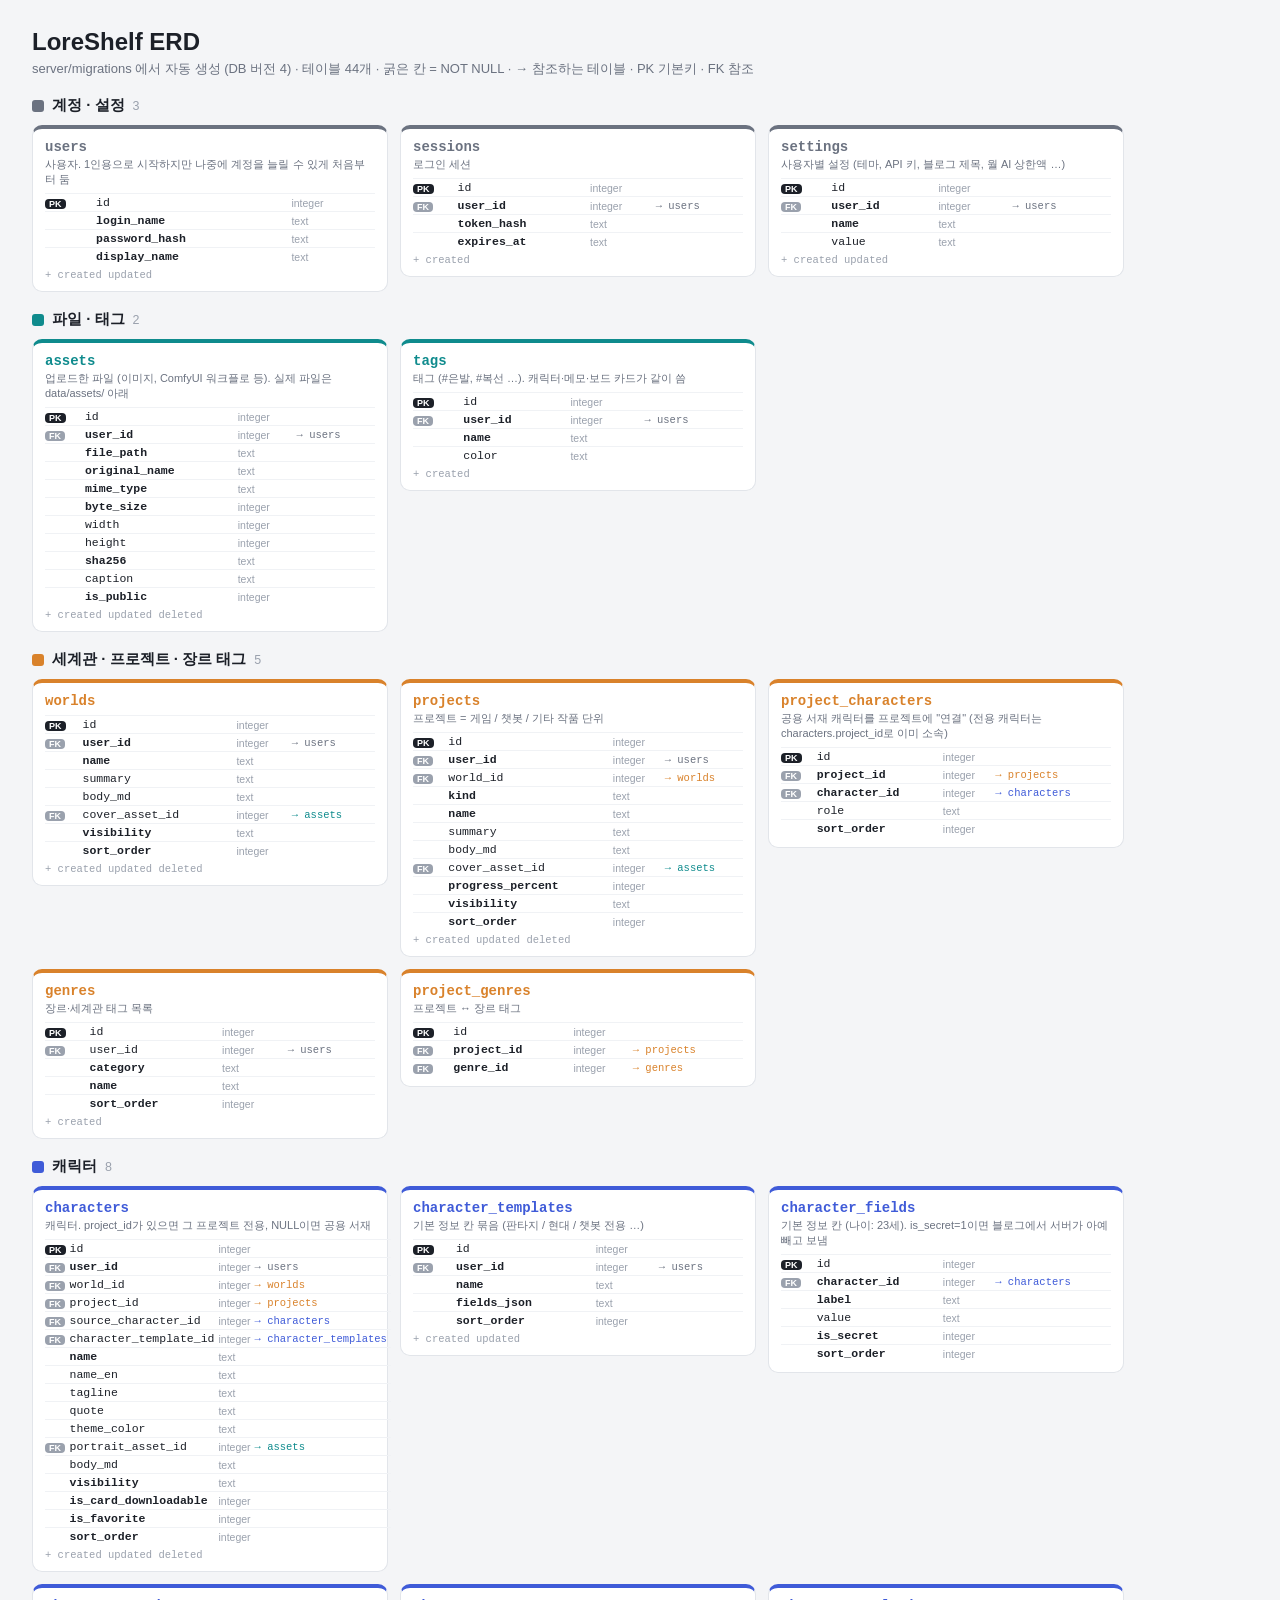
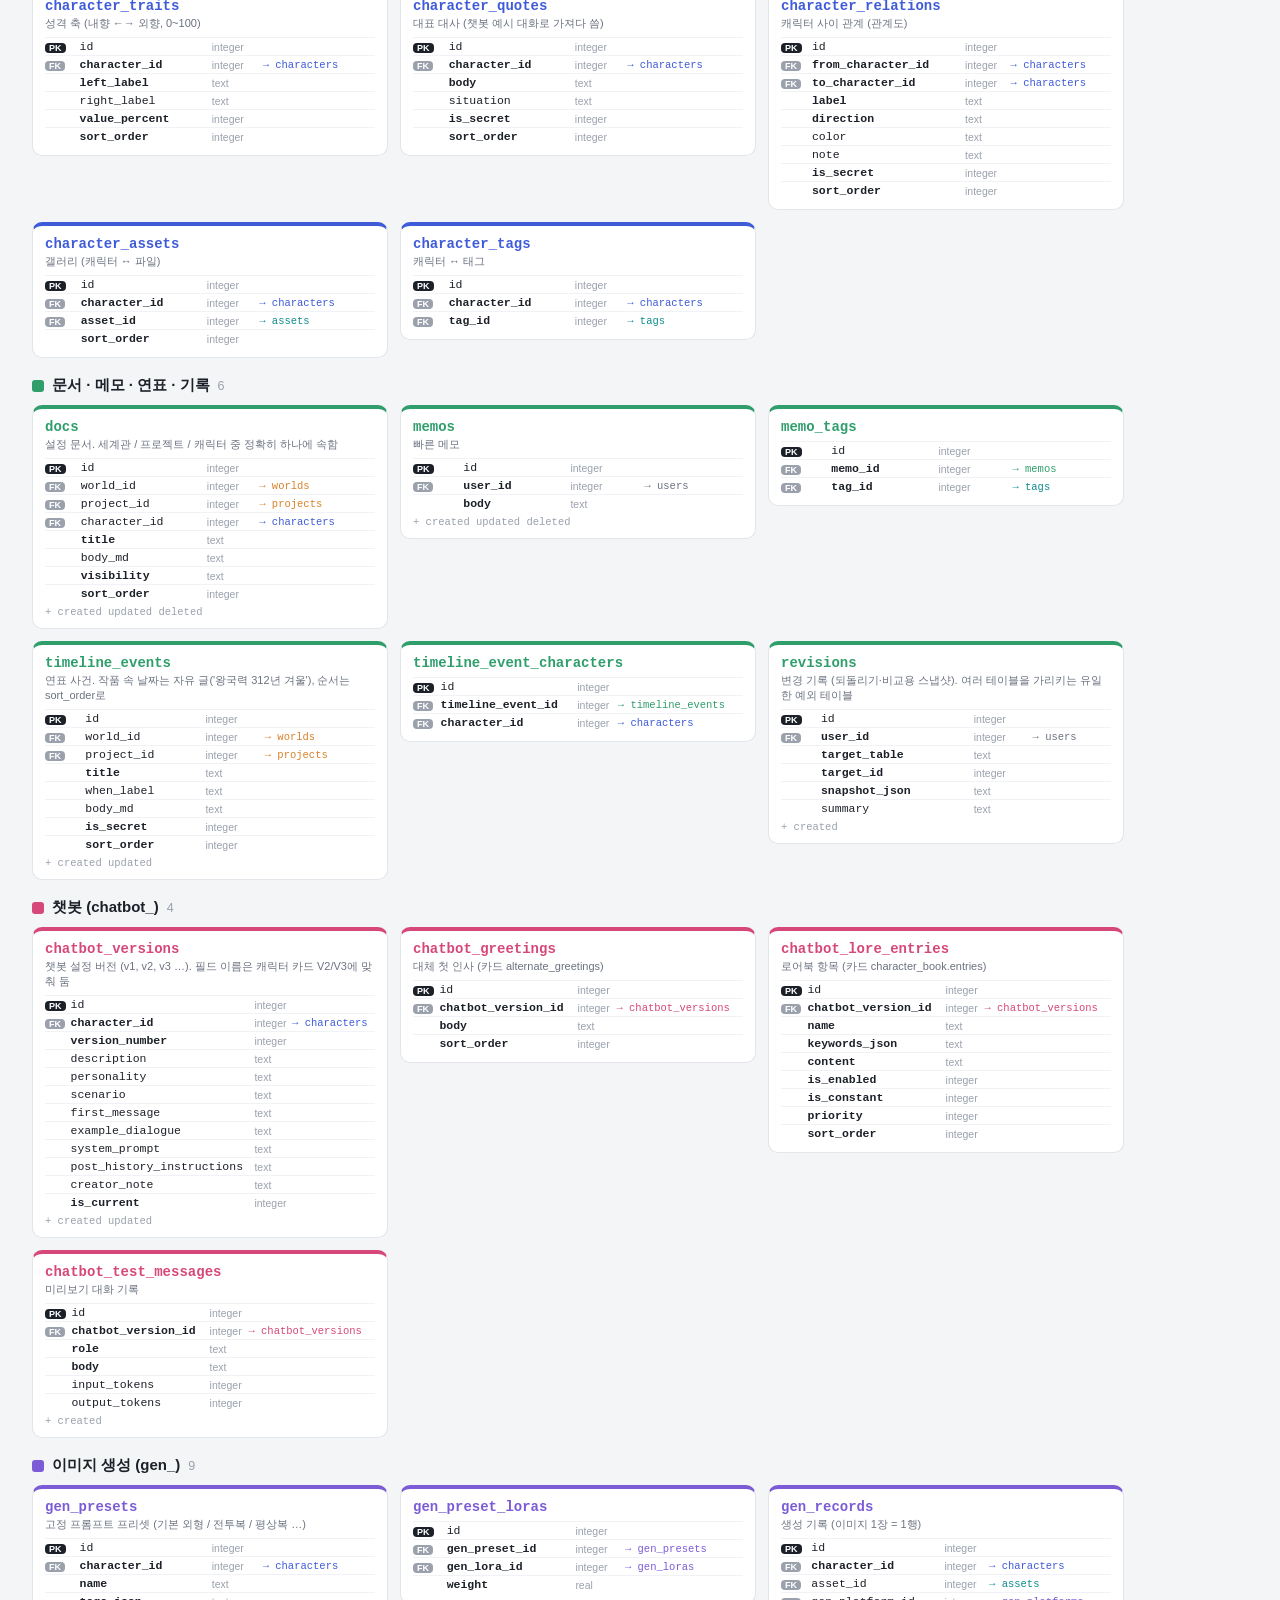
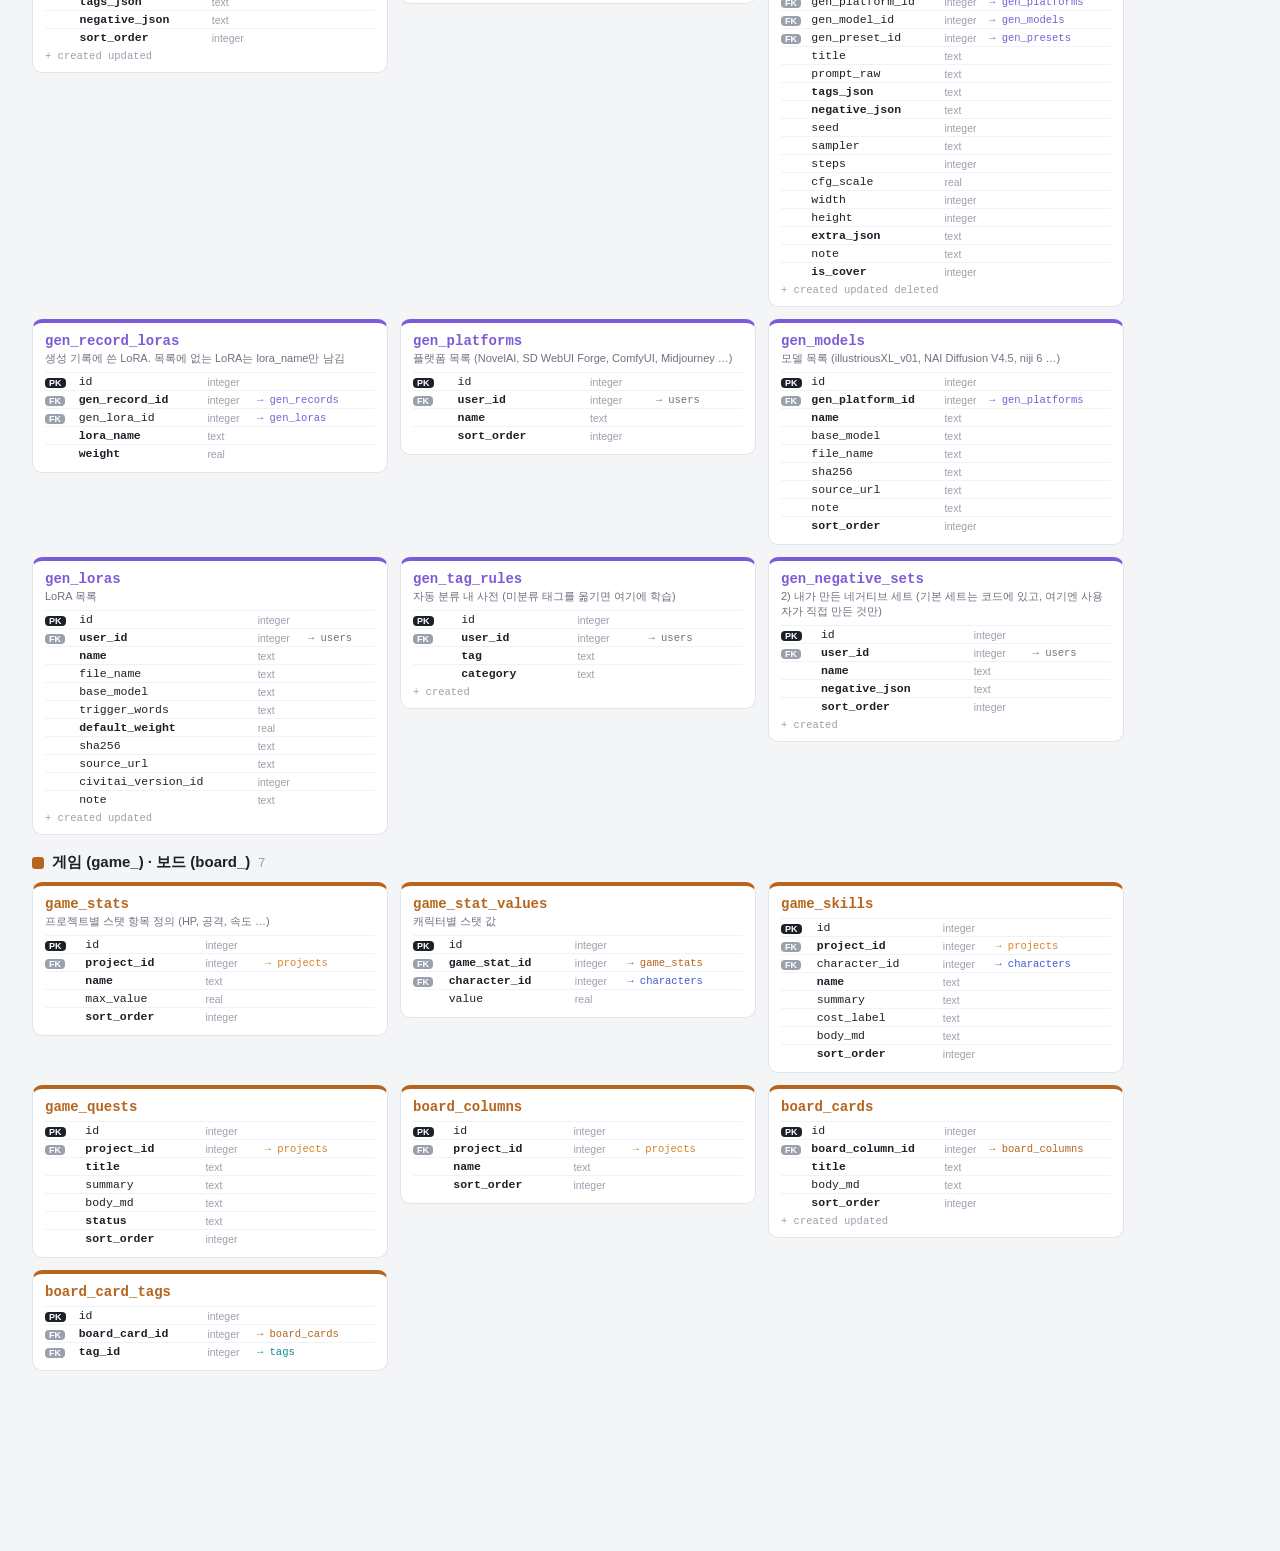
==== commit 448e5edd: "분류 사전 보강, 성격·분위기·소품 칸, 네거티브 세트 API - prompt_parser: 선화·채색·디테일, 얼굴형·눈매·턱선, 구도·시점·머리 기울기,   동작(holding" ====
--- a/docs/erd.html
+++ b/docs/erd.html
@@ -10,5 +10,5 @@
 b.pk,b.fk{font-size:9px;padding:0 4px;border-radius:4px;color:#fff} b.pk{background:#1c2028} b.fk{background:#9aa1ad}
 .ts{font-size:10.5px;color:#9aa1ad;margin-top:4px;font-family:Consolas,monospace}
 </style></head><body><h1>LoreShelf ERD</h1>
-<div class="sub">server/migrations 에서 자동 생성 (DB 버전 3) · 테이블 43개 · 굵은 칸 = NOT NULL · → 참조하는 테이블 · PK 기본키 · FK 참조</div>
-<section><h3 style="--c:#6b7280"><i></i>계정 · 설정 <small>3</small></h3><div class="cards"><div class="tb" style="--c:#6b7280"><h4>users</h4><p>사용자. 1인용으로 시작하지만 나중에 계정을 늘릴 수 있게 처음부터 둠</p><table><tr><td><b class="pk">PK</b></td><td class="n">id</td><td class="t">integer</td><td></td></tr><tr><td></td><td class="n nn">login_name</td><td class="t">text</td><td></td></tr><tr><td></td><td class="n nn">password_hash</td><td class="t">text</td><td></td></tr><tr><td></td><td class="n nn">display_name</td><td class="t">text</td><td></td></tr></table><div class="ts">+ created updated</div></div><div class="tb" style="--c:#6b7280"><h4>sessions</h4><p>로그인 세션</p><table><tr><td><b class="pk">PK</b></td><td class="n">id</td><td class="t">integer</td><td></td></tr><tr><td><b class="fk">FK</b></td><td class="n nn">user_id</td><td class="t">integer</td><td><span class="ref" style="color:#6b7280">→ users</span></td></tr><tr><td></td><td class="n nn">token_hash</td><td class="t">text</td><td></td></tr><tr><td></td><td class="n nn">expires_at</td><td class="t">text</td><td></td></tr></table><div class="ts">+ created</div></div><div class="tb" style="--c:#6b7280"><h4>settings</h4><p>사용자별 설정 (테마, API 키, 블로그 제목, 월 AI 상한액 …)</p><table><tr><td><b class="pk">PK</b></td><td class="n">id</td><td class="t">integer</td><td></td></tr><tr><td><b class="fk">FK</b></td><td class="n nn">user_id</td><td class="t">integer</td><td><span class="ref" style="color:#6b7280">→ users</span></td></tr><tr><td></td><td class="n nn">name</td><td class="t">text</td><td></td></tr><tr><td></td><td class="n">value</td><td class="t">text</td><td></td></tr></table><div class="ts">+ created updated</div></div></div></section><section><h3 style="--c:#0f8b8d"><i></i>파일 · 태그 <small>2</small></h3><div class="cards"><div class="tb" style="--c:#0f8b8d"><h4>assets</h4><p>업로드한 파일 (이미지, ComfyUI 워크플로 등). 실제 파일은 data/assets/ 아래</p><table><tr><td><b class="pk">PK</b></td><td class="n">id</td><td class="t">integer</td><td></td></tr><tr><td><b class="fk">FK</b></td><td class="n nn">user_id</td><td class="t">integer</td><td><span class="ref" style="color:#6b7280">→ users</span></td></tr><tr><td></td><td class="n nn">file_path</td><td class="t">text</td><td></td></tr><tr><td></td><td class="n nn">original_name</td><td class="t">text</td><td></td></tr><tr><td></td><td class="n nn">mime_type</td><td class="t">text</td><td></td></tr><tr><td></td><td class="n nn">byte_size</td><td class="t">integer</td><td></td></tr><tr><td></td><td class="n">width</td><td class="t">integer</td><td></td></tr><tr><td></td><td class="n">height</td><td class="t">integer</td><td></td></tr><tr><td></td><td class="n nn">sha256</td><td class="t">text</td><td></td></tr><tr><td></td><td class="n">caption</td><td class="t">text</td><td></td></tr><tr><td></td><td class="n nn">is_public</td><td class="t">integer</td><td></td></tr></table><div class="ts">+ created updated deleted</div></div><div class="tb" style="--c:#0f8b8d"><h4>tags</h4><p>태그 (#은발, #복선 …). 캐릭터·메모·보드 카드가 같이 씀</p><table><tr><td><b class="pk">PK</b></td><td class="n">id</td><td class="t">integer</td><td></td></tr><tr><td><b class="fk">FK</b></td><td class="n nn">user_id</td><td class="t">integer</td><td><span class="ref" style="color:#6b7280">→ users</span></td></tr><tr><td></td><td class="n nn">name</td><td class="t">text</td><td></td></tr><tr><td></td><td class="n">color</td><td class="t">text</td><td></td></tr></table><div class="ts">+ created</div></div></div></section><section><h3 style="--c:#d9822b"><i></i>세계관 · 프로젝트 · 장르 태그 <small>5</small></h3><div class="cards"><div class="tb" style="--c:#d9822b"><h4>worlds</h4><p></p><table><tr><td><b class="pk">PK</b></td><td class="n">id</td><td class="t">integer</td><td></td></tr><tr><td><b class="fk">FK</b></td><td class="n nn">user_id</td><td class="t">integer</td><td><span class="ref" style="color:#6b7280">→ users</span></td></tr><tr><td></td><td class="n nn">name</td><td class="t">text</td><td></td></tr><tr><td></td><td class="n">summary</td><td class="t">text</td><td></td></tr><tr><td></td><td class="n">body_md</td><td class="t">text</td><td></td></tr><tr><td><b class="fk">FK</b></td><td class="n">cover_asset_id</td><td class="t">integer</td><td><span class="ref" style="color:#0f8b8d">→ assets</span></td></tr><tr><td></td><td class="n nn">visibility</td><td class="t">text</td><td></td></tr><tr><td></td><td class="n nn">sort_order</td><td class="t">integer</td><td></td></tr></table><div class="ts">+ created updated deleted</div></div><div class="tb" style="--c:#d9822b"><h4>projects</h4><p>프로젝트 = 게임 / 챗봇 / 기타 작품 단위</p><table><tr><td><b class="pk">PK</b></td><td class="n">id</td><td class="t">integer</td><td></td></tr><tr><td><b class="fk">FK</b></td><td class="n nn">user_id</td><td class="t">integer</td><td><span class="ref" style="color:#6b7280">→ users</span></td></tr><tr><td><b class="fk">FK</b></td><td class="n">world_id</td><td class="t">integer</td><td><span class="ref" style="color:#d9822b">→ worlds</span></td></tr><tr><td></td><td class="n nn">kind</td><td class="t">text</td><td></td></tr><tr><td></td><td class="n nn">name</td><td class="t">text</td><td></td></tr><tr><td></td><td class="n">summary</td><td class="t">text</td><td></td></tr><tr><td></td><td class="n">body_md</td><td class="t">text</td><td></td></tr><tr><td><b class="fk">FK</b></td><td class="n">cover_asset_id</td><td class="t">integer</td><td><span class="ref" style="color:#0f8b8d">→ assets</span></td></tr><tr><td></td><td class="n nn">progress_percent</td><td class="t">integer</td><td></td></tr><tr><td></td><td class="n nn">visibility</td><td class="t">text</td><td></td></tr><tr><td></td><td class="n nn">sort_order</td><td class="t">integer</td><td></td></tr></table><div class="ts">+ created updated deleted</div></div><div class="tb" style="--c:#d9822b"><h4>project_characters</h4><p>공용 서재 캐릭터를 프로젝트에 "연결" (전용 캐릭터는 characters.project_id로 이미 소속)</p><table><tr><td><b class="pk">PK</b></td><td class="n">id</td><td class="t">integer</td><td></td></tr><tr><td><b class="fk">FK</b></td><td class="n nn">project_id</td><td class="t">integer</td><td><span class="ref" style="color:#d9822b">→ projects</span></td></tr><tr><td><b class="fk">FK</b></td><td class="n nn">character_id</td><td class="t">integer</td><td><span class="ref" style="color:#3f5bd8">→ characters</span></td></tr><tr><td></td><td class="n">role</td><td class="t">text</td><td></td></tr><tr><td></td><td class="n nn">sort_order</td><td class="t">integer</td><td></td></tr></table></div><div class="tb" style="--c:#d9822b"><h4>genres</h4><p>장르·세계관 태그 목록</p><table><tr><td><b class="pk">PK</b></td><td class="n">id</td><td class="t">integer</td><td></td></tr><tr><td><b class="fk">FK</b></td><td class="n">user_id</td><td class="t">integer</td><td><span class="ref" style="color:#6b7280">→ users</span></td></tr><tr><td></td><td class="n nn">category</td><td class="t">text</td><td></td></tr><tr><td></td><td class="n nn">name</td><td class="t">text</td><td></td></tr><tr><td></td><td class="n nn">sort_order</td><td class="t">integer</td><td></td></tr></table><div class="ts">+ created</div></div><div class="tb" style="--c:#d9822b"><h4>project_genres</h4><p>프로젝트 ↔ 장르 태그</p><table><tr><td><b class="pk">PK</b></td><td class="n">id</td><td class="t">integer</td><td></td></tr><tr><td><b class="fk">FK</b></td><td class="n nn">project_id</td><td class="t">integer</td><td><span class="ref" style="color:#d9822b">→ projects</span></td></tr><tr><td><b class="fk">FK</b></td><td class="n nn">genre_id</td><td class="t">integer</td><td><span class="ref" style="color:#d9822b">→ genres</span></td></tr></table></div></div></section><section><h3 style="--c:#3f5bd8"><i></i>캐릭터 <small>8</small></h3><div class="cards"><div class="tb" style="--c:#3f5bd8"><h4>characters</h4><p>캐릭터. project_id가 있으면 그 프로젝트 전용, NULL이면 공용 서재</p><table><tr><td><b class="pk">PK</b></td><td class="n">id</td><td class="t">integer</td><td></td></tr><tr><td><b class="fk">FK</b></td><td class="n nn">user_id</td><td class="t">integer</td><td><span class="ref" style="color:#6b7280">→ users</span></td></tr><tr><td><b class="fk">FK</b></td><td class="n">world_id</td><td class="t">integer</td><td><span class="ref" style="color:#d9822b">→ worlds</span></td></tr><tr><td><b class="fk">FK</b></td><td class="n">project_id</td><td class="t">integer</td><td><span class="ref" style="color:#d9822b">→ projects</span></td></tr><tr><td><b class="fk">FK</b></td><td class="n">source_character_id</td><td class="t">integer</td><td><span class="ref" style="color:#3f5bd8">→ characters</span></td></tr><tr><td><b class="fk">FK</b></td><td class="n">character_template_id</td><td class="t">integer</td><td><span class="ref" style="color:#3f5bd8">→ character_templates</span></td></tr><tr><td></td><td class="n nn">name</td><td class="t">text</td><td></td></tr><tr><td></td><td class="n">name_en</td><td class="t">text</td><td></td></tr><tr><td></td><td class="n">tagline</td><td class="t">text</td><td></td></tr><tr><td></td><td class="n">quote</td><td class="t">text</td><td></td></tr><tr><td></td><td class="n">theme_color</td><td class="t">text</td><td></td></tr><tr><td><b class="fk">FK</b></td><td class="n">portrait_asset_id</td><td class="t">integer</td><td><span class="ref" style="color:#0f8b8d">→ assets</span></td></tr><tr><td></td><td class="n">body_md</td><td class="t">text</td><td></td></tr><tr><td></td><td class="n nn">visibility</td><td class="t">text</td><td></td></tr><tr><td></td><td class="n nn">is_card_downloadable</td><td class="t">integer</td><td></td></tr><tr><td></td><td class="n nn">is_favorite</td><td class="t">integer</td><td></td></tr><tr><td></td><td class="n nn">sort_order</td><td class="t">integer</td><td></td></tr></table><div class="ts">+ created updated deleted</div></div><div class="tb" style="--c:#3f5bd8"><h4>character_templates</h4><p>기본 정보 칸 묶음 (판타지 / 현대 / 챗봇 전용 …)</p><table><tr><td><b class="pk">PK</b></td><td class="n">id</td><td class="t">integer</td><td></td></tr><tr><td><b class="fk">FK</b></td><td class="n nn">user_id</td><td class="t">integer</td><td><span class="ref" style="color:#6b7280">→ users</span></td></tr><tr><td></td><td class="n nn">name</td><td class="t">text</td><td></td></tr><tr><td></td><td class="n nn">fields_json</td><td class="t">text</td><td></td></tr><tr><td></td><td class="n nn">sort_order</td><td class="t">integer</td><td></td></tr></table><div class="ts">+ created updated</div></div><div class="tb" style="--c:#3f5bd8"><h4>character_fields</h4><p>기본 정보 칸 (나이: 23세). is_secret=1이면 블로그에서 서버가 아예 빼고 보냄</p><table><tr><td><b class="pk">PK</b></td><td class="n">id</td><td class="t">integer</td><td></td></tr><tr><td><b class="fk">FK</b></td><td class="n nn">character_id</td><td class="t">integer</td><td><span class="ref" style="color:#3f5bd8">→ characters</span></td></tr><tr><td></td><td class="n nn">label</td><td class="t">text</td><td></td></tr><tr><td></td><td class="n">value</td><td class="t">text</td><td></td></tr><tr><td></td><td class="n nn">is_secret</td><td class="t">integer</td><td></td></tr><tr><td></td><td class="n nn">sort_order</td><td class="t">integer</td><td></td></tr></table></div><div class="tb" style="--c:#3f5bd8"><h4>character_traits</h4><p>성격 축 (내향 ←→ 외향, 0~100)</p><table><tr><td><b class="pk">PK</b></td><td class="n">id</td><td class="t">integer</td><td></td></tr><tr><td><b class="fk">FK</b></td><td class="n nn">character_id</td><td class="t">integer</td><td><span class="ref" style="color:#3f5bd8">→ characters</span></td></tr><tr><td></td><td class="n nn">left_label</td><td class="t">text</td><td></td></tr><tr><td></td><td class="n">right_label</td><td class="t">text</td><td></td></tr><tr><td></td><td class="n nn">value_percent</td><td class="t">integer</td><td></td></tr><tr><td></td><td class="n nn">sort_order</td><td class="t">integer</td><td></td></tr></table></div><div class="tb" style="--c:#3f5bd8"><h4>character_quotes</h4><p>대표 대사 (챗봇 예시 대화로 가져다 씀)</p><table><tr><td><b class="pk">PK</b></td><td class="n">id</td><td class="t">integer</td><td></td></tr><tr><td><b class="fk">FK</b></td><td class="n nn">character_id</td><td class="t">integer</td><td><span class="ref" style="color:#3f5bd8">→ characters</span></td></tr><tr><td></td><td class="n nn">body</td><td class="t">text</td><td></td></tr><tr><td></td><td class="n">situation</td><td class="t">text</td><td></td></tr><tr><td></td><td class="n nn">is_secret</td><td class="t">integer</td><td></td></tr><tr><td></td><td class="n nn">sort_order</td><td class="t">integer</td><td></td></tr></table></div><div class="tb" style="--c:#3f5bd8"><h4>character_relations</h4><p>캐릭터 사이 관계 (관계도)</p><table><tr><td><b class="pk">PK</b></td><td class="n">id</td><td class="t">integer</td><td></td></tr><tr><td><b class="fk">FK</b></td><td class="n nn">from_character_id</td><td class="t">integer</td><td><span class="ref" style="color:#3f5bd8">→ characters</span></td></tr><tr><td><b class="fk">FK</b></td><td class="n nn">to_character_id</td><td class="t">integer</td><td><span class="ref" style="color:#3f5bd8">→ characters</span></td></tr><tr><td></td><td class="n nn">label</td><td class="t">text</td><td></td></tr><tr><td></td><td class="n nn">direction</td><td class="t">text</td><td></td></tr><tr><td></td><td class="n">color</td><td class="t">text</td><td></td></tr><tr><td></td><td class="n">note</td><td class="t">text</td><td></td></tr><tr><td></td><td class="n nn">is_secret</td><td class="t">integer</td><td></td></tr><tr><td></td><td class="n nn">sort_order</td><td class="t">integer</td><td></td></tr></table></div><div class="tb" style="--c:#3f5bd8"><h4>character_assets</h4><p>갤러리 (캐릭터 ↔ 파일)</p><table><tr><td><b class="pk">PK</b></td><td class="n">id</td><td class="t">integer</td><td></td></tr><tr><td><b class="fk">FK</b></td><td class="n nn">character_id</td><td class="t">integer</td><td><span class="ref" style="color:#3f5bd8">→ characters</span></td></tr><tr><td><b class="fk">FK</b></td><td class="n nn">asset_id</td><td class="t">integer</td><td><span class="ref" style="color:#0f8b8d">→ assets</span></td></tr><tr><td></td><td class="n nn">sort_order</td><td class="t">integer</td><td></td></tr></table></div><div class="tb" style="--c:#3f5bd8"><h4>character_tags</h4><p>캐릭터 ↔ 태그</p><table><tr><td><b class="pk">PK</b></td><td class="n">id</td><td class="t">integer</td><td></td></tr><tr><td><b class="fk">FK</b></td><td class="n nn">character_id</td><td class="t">integer</td><td><span class="ref" style="color:#3f5bd8">→ characters</span></td></tr><tr><td><b class="fk">FK</b></td><td class="n nn">tag_id</td><td class="t">integer</td><td><span class="ref" style="color:#0f8b8d">→ tags</span></td></tr></table></div></div></section><section><h3 style="--c:#2f9e6b"><i></i>문서 · 메모 · 연표 · 기록 <small>6</small></h3><div class="cards"><div class="tb" style="--c:#2f9e6b"><h4>docs</h4><p>설정 문서. 세계관 / 프로젝트 / 캐릭터 중 정확히 하나에 속함</p><table><tr><td><b class="pk">PK</b></td><td class="n">id</td><td class="t">integer</td><td></td></tr><tr><td><b class="fk">FK</b></td><td class="n">world_id</td><td class="t">integer</td><td><span class="ref" style="color:#d9822b">→ worlds</span></td></tr><tr><td><b class="fk">FK</b></td><td class="n">project_id</td><td class="t">integer</td><td><span class="ref" style="color:#d9822b">→ projects</span></td></tr><tr><td><b class="fk">FK</b></td><td class="n">character_id</td><td class="t">integer</td><td><span class="ref" style="color:#3f5bd8">→ characters</span></td></tr><tr><td></td><td class="n nn">title</td><td class="t">text</td><td></td></tr><tr><td></td><td class="n">body_md</td><td class="t">text</td><td></td></tr><tr><td></td><td class="n nn">visibility</td><td class="t">text</td><td></td></tr><tr><td></td><td class="n nn">sort_order</td><td class="t">integer</td><td></td></tr></table><div class="ts">+ created updated deleted</div></div><div class="tb" style="--c:#2f9e6b"><h4>memos</h4><p>빠른 메모</p><table><tr><td><b class="pk">PK</b></td><td class="n">id</td><td class="t">integer</td><td></td></tr><tr><td><b class="fk">FK</b></td><td class="n nn">user_id</td><td class="t">integer</td><td><span class="ref" style="color:#6b7280">→ users</span></td></tr><tr><td></td><td class="n nn">body</td><td class="t">text</td><td></td></tr></table><div class="ts">+ created updated deleted</div></div><div class="tb" style="--c:#2f9e6b"><h4>memo_tags</h4><p></p><table><tr><td><b class="pk">PK</b></td><td class="n">id</td><td class="t">integer</td><td></td></tr><tr><td><b class="fk">FK</b></td><td class="n nn">memo_id</td><td class="t">integer</td><td><span class="ref" style="color:#2f9e6b">→ memos</span></td></tr><tr><td><b class="fk">FK</b></td><td class="n nn">tag_id</td><td class="t">integer</td><td><span class="ref" style="color:#0f8b8d">→ tags</span></td></tr></table></div><div class="tb" style="--c:#2f9e6b"><h4>timeline_events</h4><p>연표 사건. 작품 속 날짜는 자유 글('왕국력 312년 겨울'), 순서는 sort_order로</p><table><tr><td><b class="pk">PK</b></td><td class="n">id</td><td class="t">integer</td><td></td></tr><tr><td><b class="fk">FK</b></td><td class="n">world_id</td><td class="t">integer</td><td><span class="ref" style="color:#d9822b">→ worlds</span></td></tr><tr><td><b class="fk">FK</b></td><td class="n">project_id</td><td class="t">integer</td><td><span class="ref" style="color:#d9822b">→ projects</span></td></tr><tr><td></td><td class="n nn">title</td><td class="t">text</td><td></td></tr><tr><td></td><td class="n">when_label</td><td class="t">text</td><td></td></tr><tr><td></td><td class="n">body_md</td><td class="t">text</td><td></td></tr><tr><td></td><td class="n nn">is_secret</td><td class="t">integer</td><td></td></tr><tr><td></td><td class="n nn">sort_order</td><td class="t">integer</td><td></td></tr></table><div class="ts">+ created updated</div></div><div class="tb" style="--c:#2f9e6b"><h4>timeline_event_characters</h4><p></p><table><tr><td><b class="pk">PK</b></td><td class="n">id</td><td class="t">integer</td><td></td></tr><tr><td><b class="fk">FK</b></td><td class="n nn">timeline_event_id</td><td class="t">integer</td><td><span class="ref" style="color:#2f9e6b">→ timeline_events</span></td></tr><tr><td><b class="fk">FK</b></td><td class="n nn">character_id</td><td class="t">integer</td><td><span class="ref" style="color:#3f5bd8">→ characters</span></td></tr></table></div><div class="tb" style="--c:#2f9e6b"><h4>revisions</h4><p>변경 기록 (되돌리기·비교용 스냅샷). 여러 테이블을 가리키는 유일한 예외 테이블</p><table><tr><td><b class="pk">PK</b></td><td class="n">id</td><td class="t">integer</td><td></td></tr><tr><td><b class="fk">FK</b></td><td class="n nn">user_id</td><td class="t">integer</td><td><span class="ref" style="color:#6b7280">→ users</span></td></tr><tr><td></td><td class="n nn">target_table</td><td class="t">text</td><td></td></tr><tr><td></td><td class="n nn">target_id</td><td class="t">integer</td><td></td></tr><tr><td></td><td class="n nn">snapshot_json</td><td class="t">text</td><td></td></tr><tr><td></td><td class="n">summary</td><td class="t">text</td><td></td></tr></table><div class="ts">+ created</div></div></div></section><section><h3 style="--c:#d6487a"><i></i>챗봇 (chatbot_) <small>4</small></h3><div class="cards"><div class="tb" style="--c:#d6487a"><h4>chatbot_versions</h4><p>챗봇 설정 버전 (v1, v2, v3 …). 필드 이름은 캐릭터 카드 V2/V3에 맞춰 둠</p><table><tr><td><b class="pk">PK</b></td><td class="n">id</td><td class="t">integer</td><td></td></tr><tr><td><b class="fk">FK</b></td><td class="n nn">character_id</td><td class="t">integer</td><td><span class="ref" style="color:#3f5bd8">→ characters</span></td></tr><tr><td></td><td class="n nn">version_number</td><td class="t">integer</td><td></td></tr><tr><td></td><td class="n">description</td><td class="t">text</td><td></td></tr><tr><td></td><td class="n">personality</td><td class="t">text</td><td></td></tr><tr><td></td><td class="n">scenario</td><td class="t">text</td><td></td></tr><tr><td></td><td class="n">first_message</td><td class="t">text</td><td></td></tr><tr><td></td><td class="n">example_dialogue</td><td class="t">text</td><td></td></tr><tr><td></td><td class="n">system_prompt</td><td class="t">text</td><td></td></tr><tr><td></td><td class="n">post_history_instructions</td><td class="t">text</td><td></td></tr><tr><td></td><td class="n">creator_note</td><td class="t">text</td><td></td></tr><tr><td></td><td class="n nn">is_current</td><td class="t">integer</td><td></td></tr></table><div class="ts">+ created updated</div></div><div class="tb" style="--c:#d6487a"><h4>chatbot_greetings</h4><p>대체 첫 인사 (카드 alternate_greetings)</p><table><tr><td><b class="pk">PK</b></td><td class="n">id</td><td class="t">integer</td><td></td></tr><tr><td><b class="fk">FK</b></td><td class="n nn">chatbot_version_id</td><td class="t">integer</td><td><span class="ref" style="color:#d6487a">→ chatbot_versions</span></td></tr><tr><td></td><td class="n nn">body</td><td class="t">text</td><td></td></tr><tr><td></td><td class="n nn">sort_order</td><td class="t">integer</td><td></td></tr></table></div><div class="tb" style="--c:#d6487a"><h4>chatbot_lore_entries</h4><p>로어북 항목 (카드 character_book.entries)</p><table><tr><td><b class="pk">PK</b></td><td class="n">id</td><td class="t">integer</td><td></td></tr><tr><td><b class="fk">FK</b></td><td class="n nn">chatbot_version_id</td><td class="t">integer</td><td><span class="ref" style="color:#d6487a">→ chatbot_versions</span></td></tr><tr><td></td><td class="n nn">name</td><td class="t">text</td><td></td></tr><tr><td></td><td class="n nn">keywords_json</td><td class="t">text</td><td></td></tr><tr><td></td><td class="n nn">content</td><td class="t">text</td><td></td></tr><tr><td></td><td class="n nn">is_enabled</td><td class="t">integer</td><td></td></tr><tr><td></td><td class="n nn">is_constant</td><td class="t">integer</td><td></td></tr><tr><td></td><td class="n nn">priority</td><td class="t">integer</td><td></td></tr><tr><td></td><td class="n nn">sort_order</td><td class="t">integer</td><td></td></tr></table></div><div class="tb" style="--c:#d6487a"><h4>chatbot_test_messages</h4><p>미리보기 대화 기록</p><table><tr><td><b class="pk">PK</b></td><td class="n">id</td><td class="t">integer</td><td></td></tr><tr><td><b class="fk">FK</b></td><td class="n nn">chatbot_version_id</td><td class="t">integer</td><td><span class="ref" style="color:#d6487a">→ chatbot_versions</span></td></tr><tr><td></td><td class="n nn">role</td><td class="t">text</td><td></td></tr><tr><td></td><td class="n nn">body</td><td class="t">text</td><td></td></tr><tr><td></td><td class="n">input_tokens</td><td class="t">integer</td><td></td></tr><tr><td></td><td class="n">output_tokens</td><td class="t">integer</td><td></td></tr></table><div class="ts">+ created</div></div></div></section><section><h3 style="--c:#7c5cd6"><i></i>이미지 생성 (gen_) <small>8</small></h3><div class="cards"><div class="tb" style="--c:#7c5cd6"><h4>gen_presets</h4><p>고정 프롬프트 프리셋 (기본 외형 / 전투복 / 평상복 …)</p><table><tr><td><b class="pk">PK</b></td><td class="n">id</td><td class="t">integer</td><td></td></tr><tr><td><b class="fk">FK</b></td><td class="n nn">character_id</td><td class="t">integer</td><td><span class="ref" style="color:#3f5bd8">→ characters</span></td></tr><tr><td></td><td class="n nn">name</td><td class="t">text</td><td></td></tr><tr><td></td><td class="n nn">tags_json</td><td class="t">text</td><td></td></tr><tr><td></td><td class="n nn">negative_json</td><td class="t">text</td><td></td></tr><tr><td></td><td class="n nn">sort_order</td><td class="t">integer</td><td></td></tr></table><div class="ts">+ created updated</div></div><div class="tb" style="--c:#7c5cd6"><h4>gen_preset_loras</h4><p></p><table><tr><td><b class="pk">PK</b></td><td class="n">id</td><td class="t">integer</td><td></td></tr><tr><td><b class="fk">FK</b></td><td class="n nn">gen_preset_id</td><td class="t">integer</td><td><span class="ref" style="color:#7c5cd6">→ gen_presets</span></td></tr><tr><td><b class="fk">FK</b></td><td class="n nn">gen_lora_id</td><td class="t">integer</td><td><span class="ref" style="color:#7c5cd6">→ gen_loras</span></td></tr><tr><td></td><td class="n nn">weight</td><td class="t">real</td><td></td></tr></table></div><div class="tb" style="--c:#7c5cd6"><h4>gen_records</h4><p>생성 기록 (이미지 1장 = 1행)</p><table><tr><td><b class="pk">PK</b></td><td class="n">id</td><td class="t">integer</td><td></td></tr><tr><td><b class="fk">FK</b></td><td class="n nn">character_id</td><td class="t">integer</td><td><span class="ref" style="color:#3f5bd8">→ characters</span></td></tr><tr><td><b class="fk">FK</b></td><td class="n">asset_id</td><td class="t">integer</td><td><span class="ref" style="color:#0f8b8d">→ assets</span></td></tr><tr><td><b class="fk">FK</b></td><td class="n">gen_platform_id</td><td class="t">integer</td><td><span class="ref" style="color:#7c5cd6">→ gen_platforms</span></td></tr><tr><td><b class="fk">FK</b></td><td class="n">gen_model_id</td><td class="t">integer</td><td><span class="ref" style="color:#7c5cd6">→ gen_models</span></td></tr><tr><td><b class="fk">FK</b></td><td class="n">gen_preset_id</td><td class="t">integer</td><td><span class="ref" style="color:#7c5cd6">→ gen_presets</span></td></tr><tr><td></td><td class="n">title</td><td class="t">text</td><td></td></tr><tr><td></td><td class="n">prompt_raw</td><td class="t">text</td><td></td></tr><tr><td></td><td class="n nn">tags_json</td><td class="t">text</td><td></td></tr><tr><td></td><td class="n nn">negative_json</td><td class="t">text</td><td></td></tr><tr><td></td><td class="n">seed</td><td class="t">integer</td><td></td></tr><tr><td></td><td class="n">sampler</td><td class="t">text</td><td></td></tr><tr><td></td><td class="n">steps</td><td class="t">integer</td><td></td></tr><tr><td></td><td class="n">cfg_scale</td><td class="t">real</td><td></td></tr><tr><td></td><td class="n">width</td><td class="t">integer</td><td></td></tr><tr><td></td><td class="n">height</td><td class="t">integer</td><td></td></tr><tr><td></td><td class="n nn">extra_json</td><td class="t">text</td><td></td></tr><tr><td></td><td class="n">note</td><td class="t">text</td><td></td></tr><tr><td></td><td class="n nn">is_cover</td><td class="t">integer</td><td></td></tr></table><div class="ts">+ created updated deleted</div></div><div class="tb" style="--c:#7c5cd6"><h4>gen_record_loras</h4><p>생성 기록에 쓴 LoRA. 목록에 없는 LoRA는 lora_name만 남김</p><table><tr><td><b class="pk">PK</b></td><td class="n">id</td><td class="t">integer</td><td></td></tr><tr><td><b class="fk">FK</b></td><td class="n nn">gen_record_id</td><td class="t">integer</td><td><span class="ref" style="color:#7c5cd6">→ gen_records</span></td></tr><tr><td><b class="fk">FK</b></td><td class="n">gen_lora_id</td><td class="t">integer</td><td><span class="ref" style="color:#7c5cd6">→ gen_loras</span></td></tr><tr><td></td><td class="n nn">lora_name</td><td class="t">text</td><td></td></tr><tr><td></td><td class="n nn">weight</td><td class="t">real</td><td></td></tr></table></div><div class="tb" style="--c:#7c5cd6"><h4>gen_platforms</h4><p>플랫폼 목록 (NovelAI, SD WebUI Forge, ComfyUI, Midjourney …)</p><table><tr><td><b class="pk">PK</b></td><td class="n">id</td><td class="t">integer</td><td></td></tr><tr><td><b class="fk">FK</b></td><td class="n nn">user_id</td><td class="t">integer</td><td><span class="ref" style="color:#6b7280">→ users</span></td></tr><tr><td></td><td class="n nn">name</td><td class="t">text</td><td></td></tr><tr><td></td><td class="n nn">sort_order</td><td class="t">integer</td><td></td></tr></table></div><div class="tb" style="--c:#7c5cd6"><h4>gen_models</h4><p>모델 목록 (illustriousXL_v01, NAI Diffusion V4.5, niji 6 …)</p><table><tr><td><b class="pk">PK</b></td><td class="n">id</td><td class="t">integer</td><td></td></tr><tr><td><b class="fk">FK</b></td><td class="n nn">gen_platform_id</td><td class="t">integer</td><td><span class="ref" style="color:#7c5cd6">→ gen_platforms</span></td></tr><tr><td></td><td class="n nn">name</td><td class="t">text</td><td></td></tr><tr><td></td><td class="n">base_model</td><td class="t">text</td><td></td></tr><tr><td></td><td class="n">file_name</td><td class="t">text</td><td></td></tr><tr><td></td><td class="n">sha256</td><td class="t">text</td><td></td></tr><tr><td></td><td class="n">source_url</td><td class="t">text</td><td></td></tr><tr><td></td><td class="n">note</td><td class="t">text</td><td></td></tr><tr><td></td><td class="n nn">sort_order</td><td class="t">integer</td><td></td></tr></table></div><div class="tb" style="--c:#7c5cd6"><h4>gen_loras</h4><p>LoRA 목록</p><table><tr><td><b class="pk">PK</b></td><td class="n">id</td><td class="t">integer</td><td></td></tr><tr><td><b class="fk">FK</b></td><td class="n nn">user_id</td><td class="t">integer</td><td><span class="ref" style="color:#6b7280">→ users</span></td></tr><tr><td></td><td class="n nn">name</td><td class="t">text</td><td></td></tr><tr><td></td><td class="n">file_name</td><td class="t">text</td><td></td></tr><tr><td></td><td class="n">base_model</td><td class="t">text</td><td></td></tr><tr><td></td><td class="n">trigger_words</td><td class="t">text</td><td></td></tr><tr><td></td><td class="n nn">default_weight</td><td class="t">real</td><td></td></tr><tr><td></td><td class="n">sha256</td><td class="t">text</td><td></td></tr><tr><td></td><td class="n">source_url</td><td class="t">text</td><td></td></tr><tr><td></td><td class="n">civitai_version_id</td><td class="t">integer</td><td></td></tr><tr><td></td><td class="n">note</td><td class="t">text</td><td></td></tr></table><div class="ts">+ created updated</div></div><div class="tb" style="--c:#7c5cd6"><h4>gen_tag_rules</h4><p>자동 분류 내 사전 (미분류 태그를 옮기면 여기에 학습)</p><table><tr><td><b class="pk">PK</b></td><td class="n">id</td><td class="t">integer</td><td></td></tr><tr><td><b class="fk">FK</b></td><td class="n nn">user_id</td><td class="t">integer</td><td><span class="ref" style="color:#6b7280">→ users</span></td></tr><tr><td></td><td class="n nn">tag</td><td class="t">text</td><td></td></tr><tr><td></td><td class="n nn">category</td><td class="t">text</td><td></td></tr></table><div class="ts">+ created</div></div></div></section><section><h3 style="--c:#b5651d"><i></i>게임 (game_) · 보드 (board_) <small>7</small></h3><div class="cards"><div class="tb" style="--c:#b5651d"><h4>game_stats</h4><p>프로젝트별 스탯 항목 정의 (HP, 공격, 속도 …)</p><table><tr><td><b class="pk">PK</b></td><td class="n">id</td><td class="t">integer</td><td></td></tr><tr><td><b class="fk">FK</b></td><td class="n nn">project_id</td><td class="t">integer</td><td><span class="ref" style="color:#d9822b">→ projects</span></td></tr><tr><td></td><td class="n nn">name</td><td class="t">text</td><td></td></tr><tr><td></td><td class="n">max_value</td><td class="t">real</td><td></td></tr><tr><td></td><td class="n nn">sort_order</td><td class="t">integer</td><td></td></tr></table></div><div class="tb" style="--c:#b5651d"><h4>game_stat_values</h4><p>캐릭터별 스탯 값</p><table><tr><td><b class="pk">PK</b></td><td class="n">id</td><td class="t">integer</td><td></td></tr><tr><td><b class="fk">FK</b></td><td class="n nn">game_stat_id</td><td class="t">integer</td><td><span class="ref" style="color:#b5651d">→ game_stats</span></td></tr><tr><td><b class="fk">FK</b></td><td class="n nn">character_id</td><td class="t">integer</td><td><span class="ref" style="color:#3f5bd8">→ characters</span></td></tr><tr><td></td><td class="n">value</td><td class="t">real</td><td></td></tr></table></div><div class="tb" style="--c:#b5651d"><h4>game_skills</h4><p></p><table><tr><td><b class="pk">PK</b></td><td class="n">id</td><td class="t">integer</td><td></td></tr><tr><td><b class="fk">FK</b></td><td class="n nn">project_id</td><td class="t">integer</td><td><span class="ref" style="color:#d9822b">→ projects</span></td></tr><tr><td><b class="fk">FK</b></td><td class="n">character_id</td><td class="t">integer</td><td><span class="ref" style="color:#3f5bd8">→ characters</span></td></tr><tr><td></td><td class="n nn">name</td><td class="t">text</td><td></td></tr><tr><td></td><td class="n">summary</td><td class="t">text</td><td></td></tr><tr><td></td><td class="n">cost_label</td><td class="t">text</td><td></td></tr><tr><td></td><td class="n">body_md</td><td class="t">text</td><td></td></tr><tr><td></td><td class="n nn">sort_order</td><td class="t">integer</td><td></td></tr></table></div><div class="tb" style="--c:#b5651d"><h4>game_quests</h4><p></p><table><tr><td><b class="pk">PK</b></td><td class="n">id</td><td class="t">integer</td><td></td></tr><tr><td><b class="fk">FK</b></td><td class="n nn">project_id</td><td class="t">integer</td><td><span class="ref" style="color:#d9822b">→ projects</span></td></tr><tr><td></td><td class="n nn">title</td><td class="t">text</td><td></td></tr><tr><td></td><td class="n">summary</td><td class="t">text</td><td></td></tr><tr><td></td><td class="n">body_md</td><td class="t">text</td><td></td></tr><tr><td></td><td class="n nn">status</td><td class="t">text</td><td></td></tr><tr><td></td><td class="n nn">sort_order</td><td class="t">integer</td><td></td></tr></table></div><div class="tb" style="--c:#b5651d"><h4>board_columns</h4><p></p><table><tr><td><b class="pk">PK</b></td><td class="n">id</td><td class="t">integer</td><td></td></tr><tr><td><b class="fk">FK</b></td><td class="n nn">project_id</td><td class="t">integer</td><td><span class="ref" style="color:#d9822b">→ projects</span></td></tr><tr><td></td><td class="n nn">name</td><td class="t">text</td><td></td></tr><tr><td></td><td class="n nn">sort_order</td><td class="t">integer</td><td></td></tr></table></div><div class="tb" style="--c:#b5651d"><h4>board_cards</h4><p></p><table><tr><td><b class="pk">PK</b></td><td class="n">id</td><td class="t">integer</td><td></td></tr><tr><td><b class="fk">FK</b></td><td class="n nn">board_column_id</td><td class="t">integer</td><td><span class="ref" style="color:#b5651d">→ board_columns</span></td></tr><tr><td></td><td class="n nn">title</td><td class="t">text</td><td></td></tr><tr><td></td><td class="n">body_md</td><td class="t">text</td><td></td></tr><tr><td></td><td class="n nn">sort_order</td><td class="t">integer</td><td></td></tr></table><div class="ts">+ created updated</div></div><div class="tb" style="--c:#b5651d"><h4>board_card_tags</h4><p></p><table><tr><td><b class="pk">PK</b></td><td class="n">id</td><td class="t">integer</td><td></td></tr><tr><td><b class="fk">FK</b></td><td class="n nn">board_card_id</td><td class="t">integer</td><td><span class="ref" style="color:#b5651d">→ board_cards</span></td></tr><tr><td><b class="fk">FK</b></td><td class="n nn">tag_id</td><td class="t">integer</td><td><span class="ref" style="color:#0f8b8d">→ tags</span></td></tr></table></div></div></section></body></html>+<div class="sub">server/migrations 에서 자동 생성 (DB 버전 4) · 테이블 44개 · 굵은 칸 = NOT NULL · → 참조하는 테이블 · PK 기본키 · FK 참조</div>
+<section><h3 style="--c:#6b7280"><i></i>계정 · 설정 <small>3</small></h3><div class="cards"><div class="tb" style="--c:#6b7280"><h4>users</h4><p>사용자. 1인용으로 시작하지만 나중에 계정을 늘릴 수 있게 처음부터 둠</p><table><tr><td><b class="pk">PK</b></td><td class="n">id</td><td class="t">integer</td><td></td></tr><tr><td></td><td class="n nn">login_name</td><td class="t">text</td><td></td></tr><tr><td></td><td class="n nn">password_hash</td><td class="t">text</td><td></td></tr><tr><td></td><td class="n nn">display_name</td><td class="t">text</td><td></td></tr></table><div class="ts">+ created updated</div></div><div class="tb" style="--c:#6b7280"><h4>sessions</h4><p>로그인 세션</p><table><tr><td><b class="pk">PK</b></td><td class="n">id</td><td class="t">integer</td><td></td></tr><tr><td><b class="fk">FK</b></td><td class="n nn">user_id</td><td class="t">integer</td><td><span class="ref" style="color:#6b7280">→ users</span></td></tr><tr><td></td><td class="n nn">token_hash</td><td class="t">text</td><td></td></tr><tr><td></td><td class="n nn">expires_at</td><td class="t">text</td><td></td></tr></table><div class="ts">+ created</div></div><div class="tb" style="--c:#6b7280"><h4>settings</h4><p>사용자별 설정 (테마, API 키, 블로그 제목, 월 AI 상한액 …)</p><table><tr><td><b class="pk">PK</b></td><td class="n">id</td><td class="t">integer</td><td></td></tr><tr><td><b class="fk">FK</b></td><td class="n nn">user_id</td><td class="t">integer</td><td><span class="ref" style="color:#6b7280">→ users</span></td></tr><tr><td></td><td class="n nn">name</td><td class="t">text</td><td></td></tr><tr><td></td><td class="n">value</td><td class="t">text</td><td></td></tr></table><div class="ts">+ created updated</div></div></div></section><section><h3 style="--c:#0f8b8d"><i></i>파일 · 태그 <small>2</small></h3><div class="cards"><div class="tb" style="--c:#0f8b8d"><h4>assets</h4><p>업로드한 파일 (이미지, ComfyUI 워크플로 등). 실제 파일은 data/assets/ 아래</p><table><tr><td><b class="pk">PK</b></td><td class="n">id</td><td class="t">integer</td><td></td></tr><tr><td><b class="fk">FK</b></td><td class="n nn">user_id</td><td class="t">integer</td><td><span class="ref" style="color:#6b7280">→ users</span></td></tr><tr><td></td><td class="n nn">file_path</td><td class="t">text</td><td></td></tr><tr><td></td><td class="n nn">original_name</td><td class="t">text</td><td></td></tr><tr><td></td><td class="n nn">mime_type</td><td class="t">text</td><td></td></tr><tr><td></td><td class="n nn">byte_size</td><td class="t">integer</td><td></td></tr><tr><td></td><td class="n">width</td><td class="t">integer</td><td></td></tr><tr><td></td><td class="n">height</td><td class="t">integer</td><td></td></tr><tr><td></td><td class="n nn">sha256</td><td class="t">text</td><td></td></tr><tr><td></td><td class="n">caption</td><td class="t">text</td><td></td></tr><tr><td></td><td class="n nn">is_public</td><td class="t">integer</td><td></td></tr></table><div class="ts">+ created updated deleted</div></div><div class="tb" style="--c:#0f8b8d"><h4>tags</h4><p>태그 (#은발, #복선 …). 캐릭터·메모·보드 카드가 같이 씀</p><table><tr><td><b class="pk">PK</b></td><td class="n">id</td><td class="t">integer</td><td></td></tr><tr><td><b class="fk">FK</b></td><td class="n nn">user_id</td><td class="t">integer</td><td><span class="ref" style="color:#6b7280">→ users</span></td></tr><tr><td></td><td class="n nn">name</td><td class="t">text</td><td></td></tr><tr><td></td><td class="n">color</td><td class="t">text</td><td></td></tr></table><div class="ts">+ created</div></div></div></section><section><h3 style="--c:#d9822b"><i></i>세계관 · 프로젝트 · 장르 태그 <small>5</small></h3><div class="cards"><div class="tb" style="--c:#d9822b"><h4>worlds</h4><p></p><table><tr><td><b class="pk">PK</b></td><td class="n">id</td><td class="t">integer</td><td></td></tr><tr><td><b class="fk">FK</b></td><td class="n nn">user_id</td><td class="t">integer</td><td><span class="ref" style="color:#6b7280">→ users</span></td></tr><tr><td></td><td class="n nn">name</td><td class="t">text</td><td></td></tr><tr><td></td><td class="n">summary</td><td class="t">text</td><td></td></tr><tr><td></td><td class="n">body_md</td><td class="t">text</td><td></td></tr><tr><td><b class="fk">FK</b></td><td class="n">cover_asset_id</td><td class="t">integer</td><td><span class="ref" style="color:#0f8b8d">→ assets</span></td></tr><tr><td></td><td class="n nn">visibility</td><td class="t">text</td><td></td></tr><tr><td></td><td class="n nn">sort_order</td><td class="t">integer</td><td></td></tr></table><div class="ts">+ created updated deleted</div></div><div class="tb" style="--c:#d9822b"><h4>projects</h4><p>프로젝트 = 게임 / 챗봇 / 기타 작품 단위</p><table><tr><td><b class="pk">PK</b></td><td class="n">id</td><td class="t">integer</td><td></td></tr><tr><td><b class="fk">FK</b></td><td class="n nn">user_id</td><td class="t">integer</td><td><span class="ref" style="color:#6b7280">→ users</span></td></tr><tr><td><b class="fk">FK</b></td><td class="n">world_id</td><td class="t">integer</td><td><span class="ref" style="color:#d9822b">→ worlds</span></td></tr><tr><td></td><td class="n nn">kind</td><td class="t">text</td><td></td></tr><tr><td></td><td class="n nn">name</td><td class="t">text</td><td></td></tr><tr><td></td><td class="n">summary</td><td class="t">text</td><td></td></tr><tr><td></td><td class="n">body_md</td><td class="t">text</td><td></td></tr><tr><td><b class="fk">FK</b></td><td class="n">cover_asset_id</td><td class="t">integer</td><td><span class="ref" style="color:#0f8b8d">→ assets</span></td></tr><tr><td></td><td class="n nn">progress_percent</td><td class="t">integer</td><td></td></tr><tr><td></td><td class="n nn">visibility</td><td class="t">text</td><td></td></tr><tr><td></td><td class="n nn">sort_order</td><td class="t">integer</td><td></td></tr></table><div class="ts">+ created updated deleted</div></div><div class="tb" style="--c:#d9822b"><h4>project_characters</h4><p>공용 서재 캐릭터를 프로젝트에 "연결" (전용 캐릭터는 characters.project_id로 이미 소속)</p><table><tr><td><b class="pk">PK</b></td><td class="n">id</td><td class="t">integer</td><td></td></tr><tr><td><b class="fk">FK</b></td><td class="n nn">project_id</td><td class="t">integer</td><td><span class="ref" style="color:#d9822b">→ projects</span></td></tr><tr><td><b class="fk">FK</b></td><td class="n nn">character_id</td><td class="t">integer</td><td><span class="ref" style="color:#3f5bd8">→ characters</span></td></tr><tr><td></td><td class="n">role</td><td class="t">text</td><td></td></tr><tr><td></td><td class="n nn">sort_order</td><td class="t">integer</td><td></td></tr></table></div><div class="tb" style="--c:#d9822b"><h4>genres</h4><p>장르·세계관 태그 목록</p><table><tr><td><b class="pk">PK</b></td><td class="n">id</td><td class="t">integer</td><td></td></tr><tr><td><b class="fk">FK</b></td><td class="n">user_id</td><td class="t">integer</td><td><span class="ref" style="color:#6b7280">→ users</span></td></tr><tr><td></td><td class="n nn">category</td><td class="t">text</td><td></td></tr><tr><td></td><td class="n nn">name</td><td class="t">text</td><td></td></tr><tr><td></td><td class="n nn">sort_order</td><td class="t">integer</td><td></td></tr></table><div class="ts">+ created</div></div><div class="tb" style="--c:#d9822b"><h4>project_genres</h4><p>프로젝트 ↔ 장르 태그</p><table><tr><td><b class="pk">PK</b></td><td class="n">id</td><td class="t">integer</td><td></td></tr><tr><td><b class="fk">FK</b></td><td class="n nn">project_id</td><td class="t">integer</td><td><span class="ref" style="color:#d9822b">→ projects</span></td></tr><tr><td><b class="fk">FK</b></td><td class="n nn">genre_id</td><td class="t">integer</td><td><span class="ref" style="color:#d9822b">→ genres</span></td></tr></table></div></div></section><section><h3 style="--c:#3f5bd8"><i></i>캐릭터 <small>8</small></h3><div class="cards"><div class="tb" style="--c:#3f5bd8"><h4>characters</h4><p>캐릭터. project_id가 있으면 그 프로젝트 전용, NULL이면 공용 서재</p><table><tr><td><b class="pk">PK</b></td><td class="n">id</td><td class="t">integer</td><td></td></tr><tr><td><b class="fk">FK</b></td><td class="n nn">user_id</td><td class="t">integer</td><td><span class="ref" style="color:#6b7280">→ users</span></td></tr><tr><td><b class="fk">FK</b></td><td class="n">world_id</td><td class="t">integer</td><td><span class="ref" style="color:#d9822b">→ worlds</span></td></tr><tr><td><b class="fk">FK</b></td><td class="n">project_id</td><td class="t">integer</td><td><span class="ref" style="color:#d9822b">→ projects</span></td></tr><tr><td><b class="fk">FK</b></td><td class="n">source_character_id</td><td class="t">integer</td><td><span class="ref" style="color:#3f5bd8">→ characters</span></td></tr><tr><td><b class="fk">FK</b></td><td class="n">character_template_id</td><td class="t">integer</td><td><span class="ref" style="color:#3f5bd8">→ character_templates</span></td></tr><tr><td></td><td class="n nn">name</td><td class="t">text</td><td></td></tr><tr><td></td><td class="n">name_en</td><td class="t">text</td><td></td></tr><tr><td></td><td class="n">tagline</td><td class="t">text</td><td></td></tr><tr><td></td><td class="n">quote</td><td class="t">text</td><td></td></tr><tr><td></td><td class="n">theme_color</td><td class="t">text</td><td></td></tr><tr><td><b class="fk">FK</b></td><td class="n">portrait_asset_id</td><td class="t">integer</td><td><span class="ref" style="color:#0f8b8d">→ assets</span></td></tr><tr><td></td><td class="n">body_md</td><td class="t">text</td><td></td></tr><tr><td></td><td class="n nn">visibility</td><td class="t">text</td><td></td></tr><tr><td></td><td class="n nn">is_card_downloadable</td><td class="t">integer</td><td></td></tr><tr><td></td><td class="n nn">is_favorite</td><td class="t">integer</td><td></td></tr><tr><td></td><td class="n nn">sort_order</td><td class="t">integer</td><td></td></tr></table><div class="ts">+ created updated deleted</div></div><div class="tb" style="--c:#3f5bd8"><h4>character_templates</h4><p>기본 정보 칸 묶음 (판타지 / 현대 / 챗봇 전용 …)</p><table><tr><td><b class="pk">PK</b></td><td class="n">id</td><td class="t">integer</td><td></td></tr><tr><td><b class="fk">FK</b></td><td class="n nn">user_id</td><td class="t">integer</td><td><span class="ref" style="color:#6b7280">→ users</span></td></tr><tr><td></td><td class="n nn">name</td><td class="t">text</td><td></td></tr><tr><td></td><td class="n nn">fields_json</td><td class="t">text</td><td></td></tr><tr><td></td><td class="n nn">sort_order</td><td class="t">integer</td><td></td></tr></table><div class="ts">+ created updated</div></div><div class="tb" style="--c:#3f5bd8"><h4>character_fields</h4><p>기본 정보 칸 (나이: 23세). is_secret=1이면 블로그에서 서버가 아예 빼고 보냄</p><table><tr><td><b class="pk">PK</b></td><td class="n">id</td><td class="t">integer</td><td></td></tr><tr><td><b class="fk">FK</b></td><td class="n nn">character_id</td><td class="t">integer</td><td><span class="ref" style="color:#3f5bd8">→ characters</span></td></tr><tr><td></td><td class="n nn">label</td><td class="t">text</td><td></td></tr><tr><td></td><td class="n">value</td><td class="t">text</td><td></td></tr><tr><td></td><td class="n nn">is_secret</td><td class="t">integer</td><td></td></tr><tr><td></td><td class="n nn">sort_order</td><td class="t">integer</td><td></td></tr></table></div><div class="tb" style="--c:#3f5bd8"><h4>character_traits</h4><p>성격 축 (내향 ←→ 외향, 0~100)</p><table><tr><td><b class="pk">PK</b></td><td class="n">id</td><td class="t">integer</td><td></td></tr><tr><td><b class="fk">FK</b></td><td class="n nn">character_id</td><td class="t">integer</td><td><span class="ref" style="color:#3f5bd8">→ characters</span></td></tr><tr><td></td><td class="n nn">left_label</td><td class="t">text</td><td></td></tr><tr><td></td><td class="n">right_label</td><td class="t">text</td><td></td></tr><tr><td></td><td class="n nn">value_percent</td><td class="t">integer</td><td></td></tr><tr><td></td><td class="n nn">sort_order</td><td class="t">integer</td><td></td></tr></table></div><div class="tb" style="--c:#3f5bd8"><h4>character_quotes</h4><p>대표 대사 (챗봇 예시 대화로 가져다 씀)</p><table><tr><td><b class="pk">PK</b></td><td class="n">id</td><td class="t">integer</td><td></td></tr><tr><td><b class="fk">FK</b></td><td class="n nn">character_id</td><td class="t">integer</td><td><span class="ref" style="color:#3f5bd8">→ characters</span></td></tr><tr><td></td><td class="n nn">body</td><td class="t">text</td><td></td></tr><tr><td></td><td class="n">situation</td><td class="t">text</td><td></td></tr><tr><td></td><td class="n nn">is_secret</td><td class="t">integer</td><td></td></tr><tr><td></td><td class="n nn">sort_order</td><td class="t">integer</td><td></td></tr></table></div><div class="tb" style="--c:#3f5bd8"><h4>character_relations</h4><p>캐릭터 사이 관계 (관계도)</p><table><tr><td><b class="pk">PK</b></td><td class="n">id</td><td class="t">integer</td><td></td></tr><tr><td><b class="fk">FK</b></td><td class="n nn">from_character_id</td><td class="t">integer</td><td><span class="ref" style="color:#3f5bd8">→ characters</span></td></tr><tr><td><b class="fk">FK</b></td><td class="n nn">to_character_id</td><td class="t">integer</td><td><span class="ref" style="color:#3f5bd8">→ characters</span></td></tr><tr><td></td><td class="n nn">label</td><td class="t">text</td><td></td></tr><tr><td></td><td class="n nn">direction</td><td class="t">text</td><td></td></tr><tr><td></td><td class="n">color</td><td class="t">text</td><td></td></tr><tr><td></td><td class="n">note</td><td class="t">text</td><td></td></tr><tr><td></td><td class="n nn">is_secret</td><td class="t">integer</td><td></td></tr><tr><td></td><td class="n nn">sort_order</td><td class="t">integer</td><td></td></tr></table></div><div class="tb" style="--c:#3f5bd8"><h4>character_assets</h4><p>갤러리 (캐릭터 ↔ 파일)</p><table><tr><td><b class="pk">PK</b></td><td class="n">id</td><td class="t">integer</td><td></td></tr><tr><td><b class="fk">FK</b></td><td class="n nn">character_id</td><td class="t">integer</td><td><span class="ref" style="color:#3f5bd8">→ characters</span></td></tr><tr><td><b class="fk">FK</b></td><td class="n nn">asset_id</td><td class="t">integer</td><td><span class="ref" style="color:#0f8b8d">→ assets</span></td></tr><tr><td></td><td class="n nn">sort_order</td><td class="t">integer</td><td></td></tr></table></div><div class="tb" style="--c:#3f5bd8"><h4>character_tags</h4><p>캐릭터 ↔ 태그</p><table><tr><td><b class="pk">PK</b></td><td class="n">id</td><td class="t">integer</td><td></td></tr><tr><td><b class="fk">FK</b></td><td class="n nn">character_id</td><td class="t">integer</td><td><span class="ref" style="color:#3f5bd8">→ characters</span></td></tr><tr><td><b class="fk">FK</b></td><td class="n nn">tag_id</td><td class="t">integer</td><td><span class="ref" style="color:#0f8b8d">→ tags</span></td></tr></table></div></div></section><section><h3 style="--c:#2f9e6b"><i></i>문서 · 메모 · 연표 · 기록 <small>6</small></h3><div class="cards"><div class="tb" style="--c:#2f9e6b"><h4>docs</h4><p>설정 문서. 세계관 / 프로젝트 / 캐릭터 중 정확히 하나에 속함</p><table><tr><td><b class="pk">PK</b></td><td class="n">id</td><td class="t">integer</td><td></td></tr><tr><td><b class="fk">FK</b></td><td class="n">world_id</td><td class="t">integer</td><td><span class="ref" style="color:#d9822b">→ worlds</span></td></tr><tr><td><b class="fk">FK</b></td><td class="n">project_id</td><td class="t">integer</td><td><span class="ref" style="color:#d9822b">→ projects</span></td></tr><tr><td><b class="fk">FK</b></td><td class="n">character_id</td><td class="t">integer</td><td><span class="ref" style="color:#3f5bd8">→ characters</span></td></tr><tr><td></td><td class="n nn">title</td><td class="t">text</td><td></td></tr><tr><td></td><td class="n">body_md</td><td class="t">text</td><td></td></tr><tr><td></td><td class="n nn">visibility</td><td class="t">text</td><td></td></tr><tr><td></td><td class="n nn">sort_order</td><td class="t">integer</td><td></td></tr></table><div class="ts">+ created updated deleted</div></div><div class="tb" style="--c:#2f9e6b"><h4>memos</h4><p>빠른 메모</p><table><tr><td><b class="pk">PK</b></td><td class="n">id</td><td class="t">integer</td><td></td></tr><tr><td><b class="fk">FK</b></td><td class="n nn">user_id</td><td class="t">integer</td><td><span class="ref" style="color:#6b7280">→ users</span></td></tr><tr><td></td><td class="n nn">body</td><td class="t">text</td><td></td></tr></table><div class="ts">+ created updated deleted</div></div><div class="tb" style="--c:#2f9e6b"><h4>memo_tags</h4><p></p><table><tr><td><b class="pk">PK</b></td><td class="n">id</td><td class="t">integer</td><td></td></tr><tr><td><b class="fk">FK</b></td><td class="n nn">memo_id</td><td class="t">integer</td><td><span class="ref" style="color:#2f9e6b">→ memos</span></td></tr><tr><td><b class="fk">FK</b></td><td class="n nn">tag_id</td><td class="t">integer</td><td><span class="ref" style="color:#0f8b8d">→ tags</span></td></tr></table></div><div class="tb" style="--c:#2f9e6b"><h4>timeline_events</h4><p>연표 사건. 작품 속 날짜는 자유 글('왕국력 312년 겨울'), 순서는 sort_order로</p><table><tr><td><b class="pk">PK</b></td><td class="n">id</td><td class="t">integer</td><td></td></tr><tr><td><b class="fk">FK</b></td><td class="n">world_id</td><td class="t">integer</td><td><span class="ref" style="color:#d9822b">→ worlds</span></td></tr><tr><td><b class="fk">FK</b></td><td class="n">project_id</td><td class="t">integer</td><td><span class="ref" style="color:#d9822b">→ projects</span></td></tr><tr><td></td><td class="n nn">title</td><td class="t">text</td><td></td></tr><tr><td></td><td class="n">when_label</td><td class="t">text</td><td></td></tr><tr><td></td><td class="n">body_md</td><td class="t">text</td><td></td></tr><tr><td></td><td class="n nn">is_secret</td><td class="t">integer</td><td></td></tr><tr><td></td><td class="n nn">sort_order</td><td class="t">integer</td><td></td></tr></table><div class="ts">+ created updated</div></div><div class="tb" style="--c:#2f9e6b"><h4>timeline_event_characters</h4><p></p><table><tr><td><b class="pk">PK</b></td><td class="n">id</td><td class="t">integer</td><td></td></tr><tr><td><b class="fk">FK</b></td><td class="n nn">timeline_event_id</td><td class="t">integer</td><td><span class="ref" style="color:#2f9e6b">→ timeline_events</span></td></tr><tr><td><b class="fk">FK</b></td><td class="n nn">character_id</td><td class="t">integer</td><td><span class="ref" style="color:#3f5bd8">→ characters</span></td></tr></table></div><div class="tb" style="--c:#2f9e6b"><h4>revisions</h4><p>변경 기록 (되돌리기·비교용 스냅샷). 여러 테이블을 가리키는 유일한 예외 테이블</p><table><tr><td><b class="pk">PK</b></td><td class="n">id</td><td class="t">integer</td><td></td></tr><tr><td><b class="fk">FK</b></td><td class="n nn">user_id</td><td class="t">integer</td><td><span class="ref" style="color:#6b7280">→ users</span></td></tr><tr><td></td><td class="n nn">target_table</td><td class="t">text</td><td></td></tr><tr><td></td><td class="n nn">target_id</td><td class="t">integer</td><td></td></tr><tr><td></td><td class="n nn">snapshot_json</td><td class="t">text</td><td></td></tr><tr><td></td><td class="n">summary</td><td class="t">text</td><td></td></tr></table><div class="ts">+ created</div></div></div></section><section><h3 style="--c:#d6487a"><i></i>챗봇 (chatbot_) <small>4</small></h3><div class="cards"><div class="tb" style="--c:#d6487a"><h4>chatbot_versions</h4><p>챗봇 설정 버전 (v1, v2, v3 …). 필드 이름은 캐릭터 카드 V2/V3에 맞춰 둠</p><table><tr><td><b class="pk">PK</b></td><td class="n">id</td><td class="t">integer</td><td></td></tr><tr><td><b class="fk">FK</b></td><td class="n nn">character_id</td><td class="t">integer</td><td><span class="ref" style="color:#3f5bd8">→ characters</span></td></tr><tr><td></td><td class="n nn">version_number</td><td class="t">integer</td><td></td></tr><tr><td></td><td class="n">description</td><td class="t">text</td><td></td></tr><tr><td></td><td class="n">personality</td><td class="t">text</td><td></td></tr><tr><td></td><td class="n">scenario</td><td class="t">text</td><td></td></tr><tr><td></td><td class="n">first_message</td><td class="t">text</td><td></td></tr><tr><td></td><td class="n">example_dialogue</td><td class="t">text</td><td></td></tr><tr><td></td><td class="n">system_prompt</td><td class="t">text</td><td></td></tr><tr><td></td><td class="n">post_history_instructions</td><td class="t">text</td><td></td></tr><tr><td></td><td class="n">creator_note</td><td class="t">text</td><td></td></tr><tr><td></td><td class="n nn">is_current</td><td class="t">integer</td><td></td></tr></table><div class="ts">+ created updated</div></div><div class="tb" style="--c:#d6487a"><h4>chatbot_greetings</h4><p>대체 첫 인사 (카드 alternate_greetings)</p><table><tr><td><b class="pk">PK</b></td><td class="n">id</td><td class="t">integer</td><td></td></tr><tr><td><b class="fk">FK</b></td><td class="n nn">chatbot_version_id</td><td class="t">integer</td><td><span class="ref" style="color:#d6487a">→ chatbot_versions</span></td></tr><tr><td></td><td class="n nn">body</td><td class="t">text</td><td></td></tr><tr><td></td><td class="n nn">sort_order</td><td class="t">integer</td><td></td></tr></table></div><div class="tb" style="--c:#d6487a"><h4>chatbot_lore_entries</h4><p>로어북 항목 (카드 character_book.entries)</p><table><tr><td><b class="pk">PK</b></td><td class="n">id</td><td class="t">integer</td><td></td></tr><tr><td><b class="fk">FK</b></td><td class="n nn">chatbot_version_id</td><td class="t">integer</td><td><span class="ref" style="color:#d6487a">→ chatbot_versions</span></td></tr><tr><td></td><td class="n nn">name</td><td class="t">text</td><td></td></tr><tr><td></td><td class="n nn">keywords_json</td><td class="t">text</td><td></td></tr><tr><td></td><td class="n nn">content</td><td class="t">text</td><td></td></tr><tr><td></td><td class="n nn">is_enabled</td><td class="t">integer</td><td></td></tr><tr><td></td><td class="n nn">is_constant</td><td class="t">integer</td><td></td></tr><tr><td></td><td class="n nn">priority</td><td class="t">integer</td><td></td></tr><tr><td></td><td class="n nn">sort_order</td><td class="t">integer</td><td></td></tr></table></div><div class="tb" style="--c:#d6487a"><h4>chatbot_test_messages</h4><p>미리보기 대화 기록</p><table><tr><td><b class="pk">PK</b></td><td class="n">id</td><td class="t">integer</td><td></td></tr><tr><td><b class="fk">FK</b></td><td class="n nn">chatbot_version_id</td><td class="t">integer</td><td><span class="ref" style="color:#d6487a">→ chatbot_versions</span></td></tr><tr><td></td><td class="n nn">role</td><td class="t">text</td><td></td></tr><tr><td></td><td class="n nn">body</td><td class="t">text</td><td></td></tr><tr><td></td><td class="n">input_tokens</td><td class="t">integer</td><td></td></tr><tr><td></td><td class="n">output_tokens</td><td class="t">integer</td><td></td></tr></table><div class="ts">+ created</div></div></div></section><section><h3 style="--c:#7c5cd6"><i></i>이미지 생성 (gen_) <small>9</small></h3><div class="cards"><div class="tb" style="--c:#7c5cd6"><h4>gen_presets</h4><p>고정 프롬프트 프리셋 (기본 외형 / 전투복 / 평상복 …)</p><table><tr><td><b class="pk">PK</b></td><td class="n">id</td><td class="t">integer</td><td></td></tr><tr><td><b class="fk">FK</b></td><td class="n nn">character_id</td><td class="t">integer</td><td><span class="ref" style="color:#3f5bd8">→ characters</span></td></tr><tr><td></td><td class="n nn">name</td><td class="t">text</td><td></td></tr><tr><td></td><td class="n nn">tags_json</td><td class="t">text</td><td></td></tr><tr><td></td><td class="n nn">negative_json</td><td class="t">text</td><td></td></tr><tr><td></td><td class="n nn">sort_order</td><td class="t">integer</td><td></td></tr></table><div class="ts">+ created updated</div></div><div class="tb" style="--c:#7c5cd6"><h4>gen_preset_loras</h4><p></p><table><tr><td><b class="pk">PK</b></td><td class="n">id</td><td class="t">integer</td><td></td></tr><tr><td><b class="fk">FK</b></td><td class="n nn">gen_preset_id</td><td class="t">integer</td><td><span class="ref" style="color:#7c5cd6">→ gen_presets</span></td></tr><tr><td><b class="fk">FK</b></td><td class="n nn">gen_lora_id</td><td class="t">integer</td><td><span class="ref" style="color:#7c5cd6">→ gen_loras</span></td></tr><tr><td></td><td class="n nn">weight</td><td class="t">real</td><td></td></tr></table></div><div class="tb" style="--c:#7c5cd6"><h4>gen_records</h4><p>생성 기록 (이미지 1장 = 1행)</p><table><tr><td><b class="pk">PK</b></td><td class="n">id</td><td class="t">integer</td><td></td></tr><tr><td><b class="fk">FK</b></td><td class="n nn">character_id</td><td class="t">integer</td><td><span class="ref" style="color:#3f5bd8">→ characters</span></td></tr><tr><td><b class="fk">FK</b></td><td class="n">asset_id</td><td class="t">integer</td><td><span class="ref" style="color:#0f8b8d">→ assets</span></td></tr><tr><td><b class="fk">FK</b></td><td class="n">gen_platform_id</td><td class="t">integer</td><td><span class="ref" style="color:#7c5cd6">→ gen_platforms</span></td></tr><tr><td><b class="fk">FK</b></td><td class="n">gen_model_id</td><td class="t">integer</td><td><span class="ref" style="color:#7c5cd6">→ gen_models</span></td></tr><tr><td><b class="fk">FK</b></td><td class="n">gen_preset_id</td><td class="t">integer</td><td><span class="ref" style="color:#7c5cd6">→ gen_presets</span></td></tr><tr><td></td><td class="n">title</td><td class="t">text</td><td></td></tr><tr><td></td><td class="n">prompt_raw</td><td class="t">text</td><td></td></tr><tr><td></td><td class="n nn">tags_json</td><td class="t">text</td><td></td></tr><tr><td></td><td class="n nn">negative_json</td><td class="t">text</td><td></td></tr><tr><td></td><td class="n">seed</td><td class="t">integer</td><td></td></tr><tr><td></td><td class="n">sampler</td><td class="t">text</td><td></td></tr><tr><td></td><td class="n">steps</td><td class="t">integer</td><td></td></tr><tr><td></td><td class="n">cfg_scale</td><td class="t">real</td><td></td></tr><tr><td></td><td class="n">width</td><td class="t">integer</td><td></td></tr><tr><td></td><td class="n">height</td><td class="t">integer</td><td></td></tr><tr><td></td><td class="n nn">extra_json</td><td class="t">text</td><td></td></tr><tr><td></td><td class="n">note</td><td class="t">text</td><td></td></tr><tr><td></td><td class="n nn">is_cover</td><td class="t">integer</td><td></td></tr></table><div class="ts">+ created updated deleted</div></div><div class="tb" style="--c:#7c5cd6"><h4>gen_record_loras</h4><p>생성 기록에 쓴 LoRA. 목록에 없는 LoRA는 lora_name만 남김</p><table><tr><td><b class="pk">PK</b></td><td class="n">id</td><td class="t">integer</td><td></td></tr><tr><td><b class="fk">FK</b></td><td class="n nn">gen_record_id</td><td class="t">integer</td><td><span class="ref" style="color:#7c5cd6">→ gen_records</span></td></tr><tr><td><b class="fk">FK</b></td><td class="n">gen_lora_id</td><td class="t">integer</td><td><span class="ref" style="color:#7c5cd6">→ gen_loras</span></td></tr><tr><td></td><td class="n nn">lora_name</td><td class="t">text</td><td></td></tr><tr><td></td><td class="n nn">weight</td><td class="t">real</td><td></td></tr></table></div><div class="tb" style="--c:#7c5cd6"><h4>gen_platforms</h4><p>플랫폼 목록 (NovelAI, SD WebUI Forge, ComfyUI, Midjourney …)</p><table><tr><td><b class="pk">PK</b></td><td class="n">id</td><td class="t">integer</td><td></td></tr><tr><td><b class="fk">FK</b></td><td class="n nn">user_id</td><td class="t">integer</td><td><span class="ref" style="color:#6b7280">→ users</span></td></tr><tr><td></td><td class="n nn">name</td><td class="t">text</td><td></td></tr><tr><td></td><td class="n nn">sort_order</td><td class="t">integer</td><td></td></tr></table></div><div class="tb" style="--c:#7c5cd6"><h4>gen_models</h4><p>모델 목록 (illustriousXL_v01, NAI Diffusion V4.5, niji 6 …)</p><table><tr><td><b class="pk">PK</b></td><td class="n">id</td><td class="t">integer</td><td></td></tr><tr><td><b class="fk">FK</b></td><td class="n nn">gen_platform_id</td><td class="t">integer</td><td><span class="ref" style="color:#7c5cd6">→ gen_platforms</span></td></tr><tr><td></td><td class="n nn">name</td><td class="t">text</td><td></td></tr><tr><td></td><td class="n">base_model</td><td class="t">text</td><td></td></tr><tr><td></td><td class="n">file_name</td><td class="t">text</td><td></td></tr><tr><td></td><td class="n">sha256</td><td class="t">text</td><td></td></tr><tr><td></td><td class="n">source_url</td><td class="t">text</td><td></td></tr><tr><td></td><td class="n">note</td><td class="t">text</td><td></td></tr><tr><td></td><td class="n nn">sort_order</td><td class="t">integer</td><td></td></tr></table></div><div class="tb" style="--c:#7c5cd6"><h4>gen_loras</h4><p>LoRA 목록</p><table><tr><td><b class="pk">PK</b></td><td class="n">id</td><td class="t">integer</td><td></td></tr><tr><td><b class="fk">FK</b></td><td class="n nn">user_id</td><td class="t">integer</td><td><span class="ref" style="color:#6b7280">→ users</span></td></tr><tr><td></td><td class="n nn">name</td><td class="t">text</td><td></td></tr><tr><td></td><td class="n">file_name</td><td class="t">text</td><td></td></tr><tr><td></td><td class="n">base_model</td><td class="t">text</td><td></td></tr><tr><td></td><td class="n">trigger_words</td><td class="t">text</td><td></td></tr><tr><td></td><td class="n nn">default_weight</td><td class="t">real</td><td></td></tr><tr><td></td><td class="n">sha256</td><td class="t">text</td><td></td></tr><tr><td></td><td class="n">source_url</td><td class="t">text</td><td></td></tr><tr><td></td><td class="n">civitai_version_id</td><td class="t">integer</td><td></td></tr><tr><td></td><td class="n">note</td><td class="t">text</td><td></td></tr></table><div class="ts">+ created updated</div></div><div class="tb" style="--c:#7c5cd6"><h4>gen_tag_rules</h4><p>자동 분류 내 사전 (미분류 태그를 옮기면 여기에 학습)</p><table><tr><td><b class="pk">PK</b></td><td class="n">id</td><td class="t">integer</td><td></td></tr><tr><td><b class="fk">FK</b></td><td class="n nn">user_id</td><td class="t">integer</td><td><span class="ref" style="color:#6b7280">→ users</span></td></tr><tr><td></td><td class="n nn">tag</td><td class="t">text</td><td></td></tr><tr><td></td><td class="n nn">category</td><td class="t">text</td><td></td></tr></table><div class="ts">+ created</div></div><div class="tb" style="--c:#7c5cd6"><h4>gen_negative_sets</h4><p>2) 내가 만든 네거티브 세트 (기본 세트는 코드에 있고, 여기엔 사용자가 직접 만든 것만)</p><table><tr><td><b class="pk">PK</b></td><td class="n">id</td><td class="t">integer</td><td></td></tr><tr><td><b class="fk">FK</b></td><td class="n nn">user_id</td><td class="t">integer</td><td><span class="ref" style="color:#6b7280">→ users</span></td></tr><tr><td></td><td class="n nn">name</td><td class="t">text</td><td></td></tr><tr><td></td><td class="n nn">negative_json</td><td class="t">text</td><td></td></tr><tr><td></td><td class="n nn">sort_order</td><td class="t">integer</td><td></td></tr></table><div class="ts">+ created</div></div></div></section><section><h3 style="--c:#b5651d"><i></i>게임 (game_) · 보드 (board_) <small>7</small></h3><div class="cards"><div class="tb" style="--c:#b5651d"><h4>game_stats</h4><p>프로젝트별 스탯 항목 정의 (HP, 공격, 속도 …)</p><table><tr><td><b class="pk">PK</b></td><td class="n">id</td><td class="t">integer</td><td></td></tr><tr><td><b class="fk">FK</b></td><td class="n nn">project_id</td><td class="t">integer</td><td><span class="ref" style="color:#d9822b">→ projects</span></td></tr><tr><td></td><td class="n nn">name</td><td class="t">text</td><td></td></tr><tr><td></td><td class="n">max_value</td><td class="t">real</td><td></td></tr><tr><td></td><td class="n nn">sort_order</td><td class="t">integer</td><td></td></tr></table></div><div class="tb" style="--c:#b5651d"><h4>game_stat_values</h4><p>캐릭터별 스탯 값</p><table><tr><td><b class="pk">PK</b></td><td class="n">id</td><td class="t">integer</td><td></td></tr><tr><td><b class="fk">FK</b></td><td class="n nn">game_stat_id</td><td class="t">integer</td><td><span class="ref" style="color:#b5651d">→ game_stats</span></td></tr><tr><td><b class="fk">FK</b></td><td class="n nn">character_id</td><td class="t">integer</td><td><span class="ref" style="color:#3f5bd8">→ characters</span></td></tr><tr><td></td><td class="n">value</td><td class="t">real</td><td></td></tr></table></div><div class="tb" style="--c:#b5651d"><h4>game_skills</h4><p></p><table><tr><td><b class="pk">PK</b></td><td class="n">id</td><td class="t">integer</td><td></td></tr><tr><td><b class="fk">FK</b></td><td class="n nn">project_id</td><td class="t">integer</td><td><span class="ref" style="color:#d9822b">→ projects</span></td></tr><tr><td><b class="fk">FK</b></td><td class="n">character_id</td><td class="t">integer</td><td><span class="ref" style="color:#3f5bd8">→ characters</span></td></tr><tr><td></td><td class="n nn">name</td><td class="t">text</td><td></td></tr><tr><td></td><td class="n">summary</td><td class="t">text</td><td></td></tr><tr><td></td><td class="n">cost_label</td><td class="t">text</td><td></td></tr><tr><td></td><td class="n">body_md</td><td class="t">text</td><td></td></tr><tr><td></td><td class="n nn">sort_order</td><td class="t">integer</td><td></td></tr></table></div><div class="tb" style="--c:#b5651d"><h4>game_quests</h4><p></p><table><tr><td><b class="pk">PK</b></td><td class="n">id</td><td class="t">integer</td><td></td></tr><tr><td><b class="fk">FK</b></td><td class="n nn">project_id</td><td class="t">integer</td><td><span class="ref" style="color:#d9822b">→ projects</span></td></tr><tr><td></td><td class="n nn">title</td><td class="t">text</td><td></td></tr><tr><td></td><td class="n">summary</td><td class="t">text</td><td></td></tr><tr><td></td><td class="n">body_md</td><td class="t">text</td><td></td></tr><tr><td></td><td class="n nn">status</td><td class="t">text</td><td></td></tr><tr><td></td><td class="n nn">sort_order</td><td class="t">integer</td><td></td></tr></table></div><div class="tb" style="--c:#b5651d"><h4>board_columns</h4><p></p><table><tr><td><b class="pk">PK</b></td><td class="n">id</td><td class="t">integer</td><td></td></tr><tr><td><b class="fk">FK</b></td><td class="n nn">project_id</td><td class="t">integer</td><td><span class="ref" style="color:#d9822b">→ projects</span></td></tr><tr><td></td><td class="n nn">name</td><td class="t">text</td><td></td></tr><tr><td></td><td class="n nn">sort_order</td><td class="t">integer</td><td></td></tr></table></div><div class="tb" style="--c:#b5651d"><h4>board_cards</h4><p></p><table><tr><td><b class="pk">PK</b></td><td class="n">id</td><td class="t">integer</td><td></td></tr><tr><td><b class="fk">FK</b></td><td class="n nn">board_column_id</td><td class="t">integer</td><td><span class="ref" style="color:#b5651d">→ board_columns</span></td></tr><tr><td></td><td class="n nn">title</td><td class="t">text</td><td></td></tr><tr><td></td><td class="n">body_md</td><td class="t">text</td><td></td></tr><tr><td></td><td class="n nn">sort_order</td><td class="t">integer</td><td></td></tr></table><div class="ts">+ created updated</div></div><div class="tb" style="--c:#b5651d"><h4>board_card_tags</h4><p></p><table><tr><td><b class="pk">PK</b></td><td class="n">id</td><td class="t">integer</td><td></td></tr><tr><td><b class="fk">FK</b></td><td class="n nn">board_card_id</td><td class="t">integer</td><td><span class="ref" style="color:#b5651d">→ board_cards</span></td></tr><tr><td><b class="fk">FK</b></td><td class="n nn">tag_id</td><td class="t">integer</td><td><span class="ref" style="color:#0f8b8d">→ tags</span></td></tr></table></div></div></section></body></html>
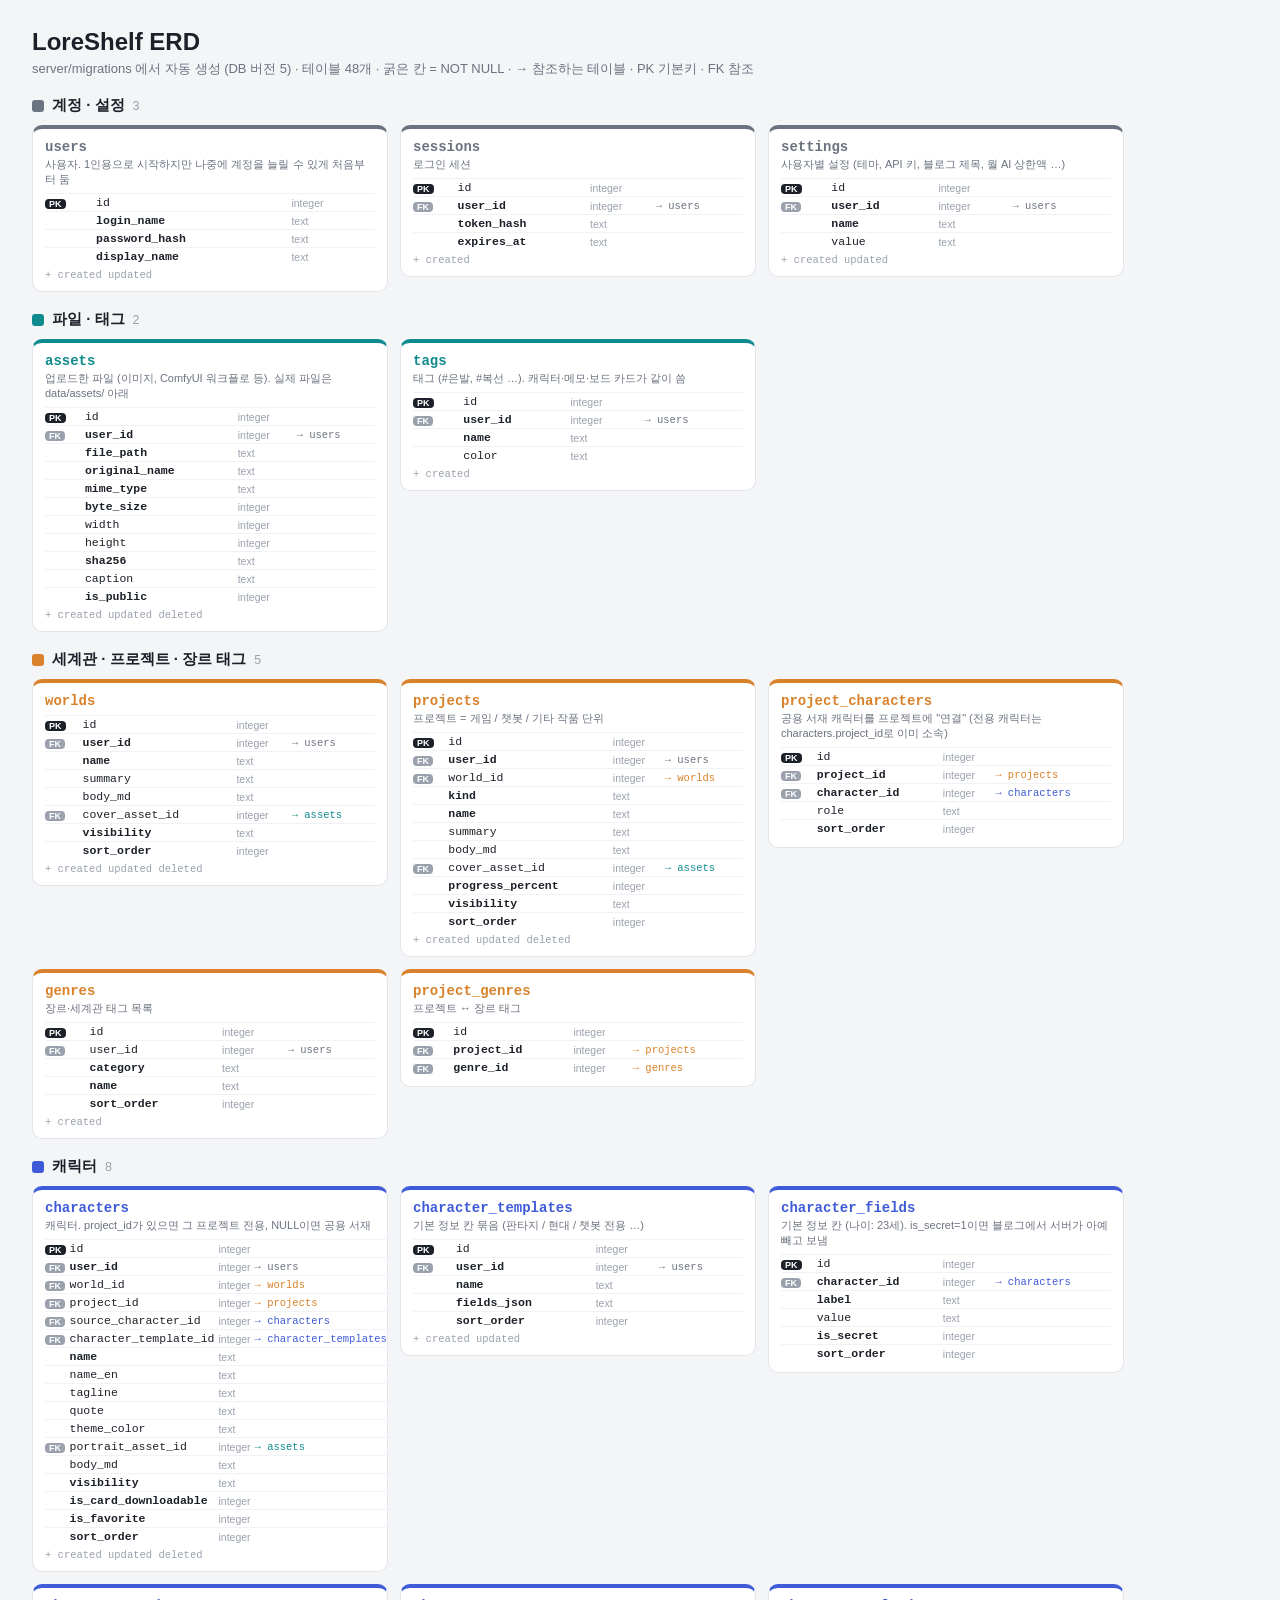
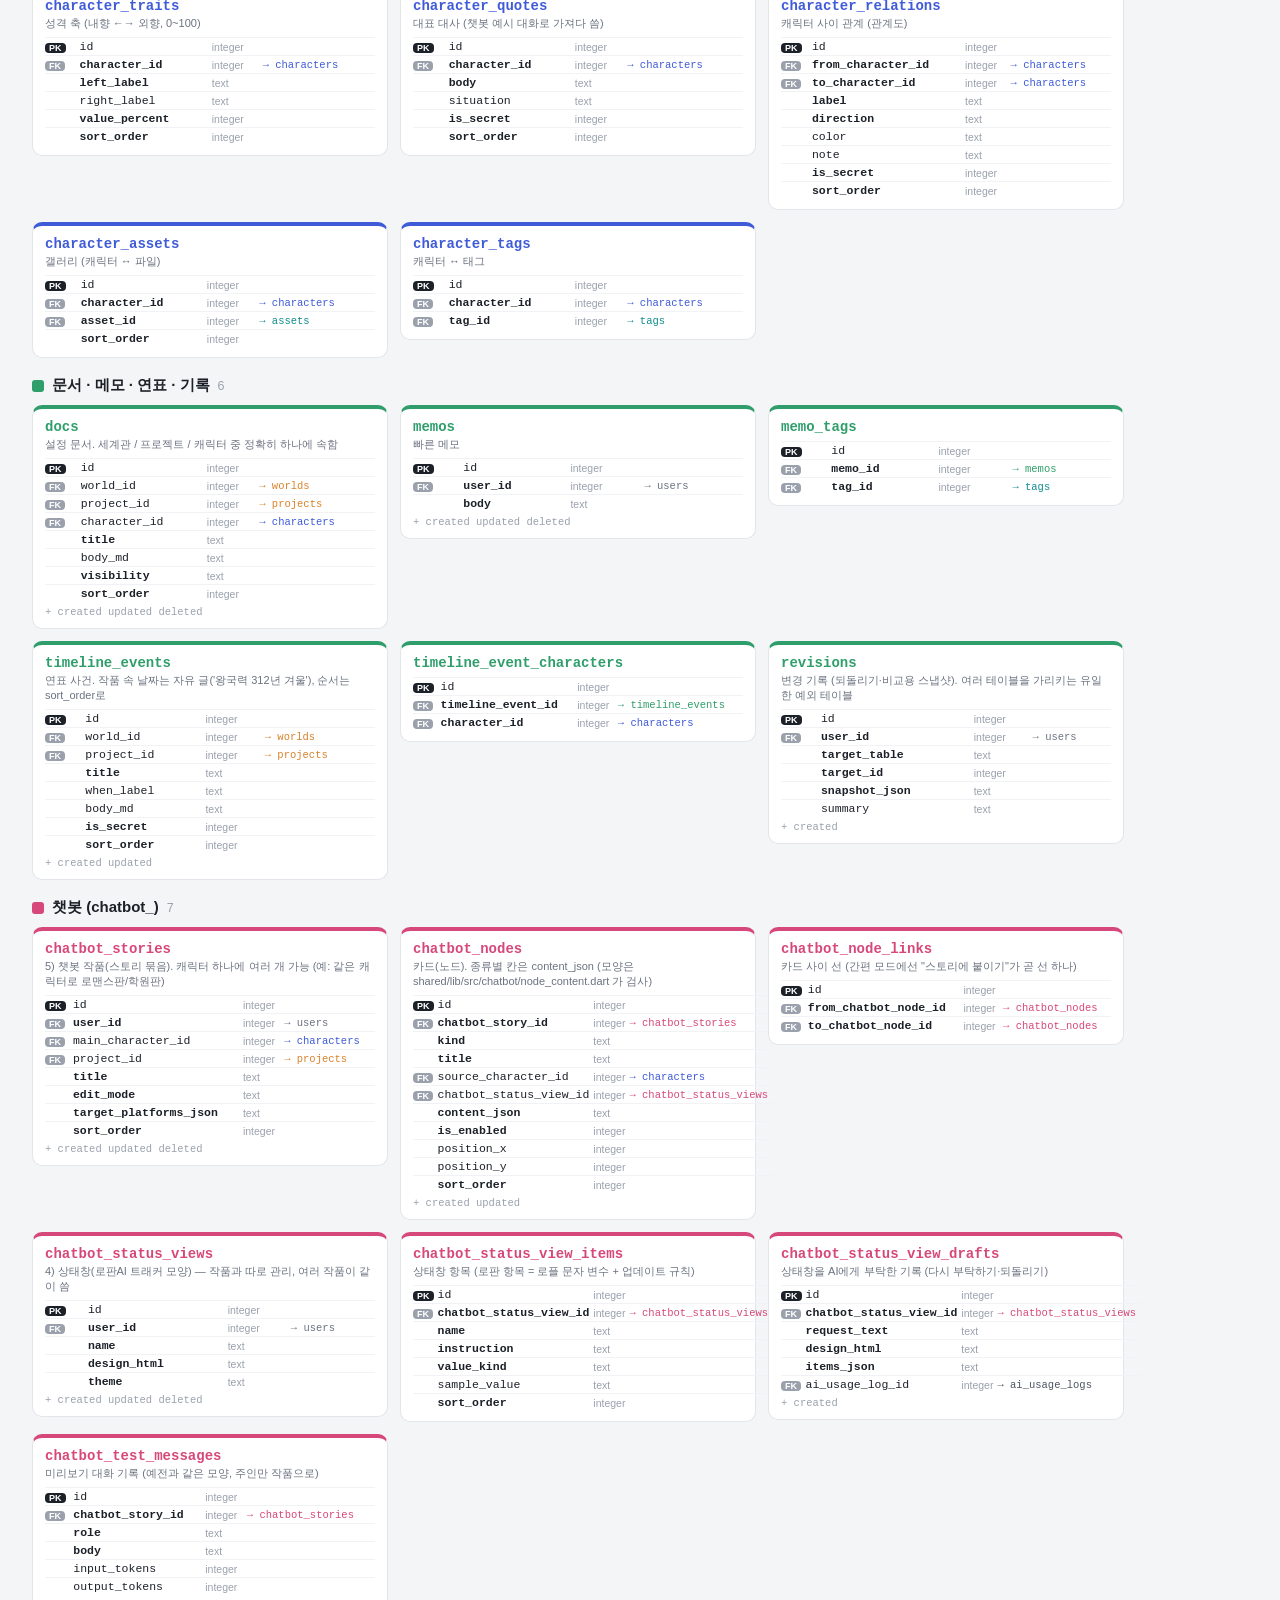
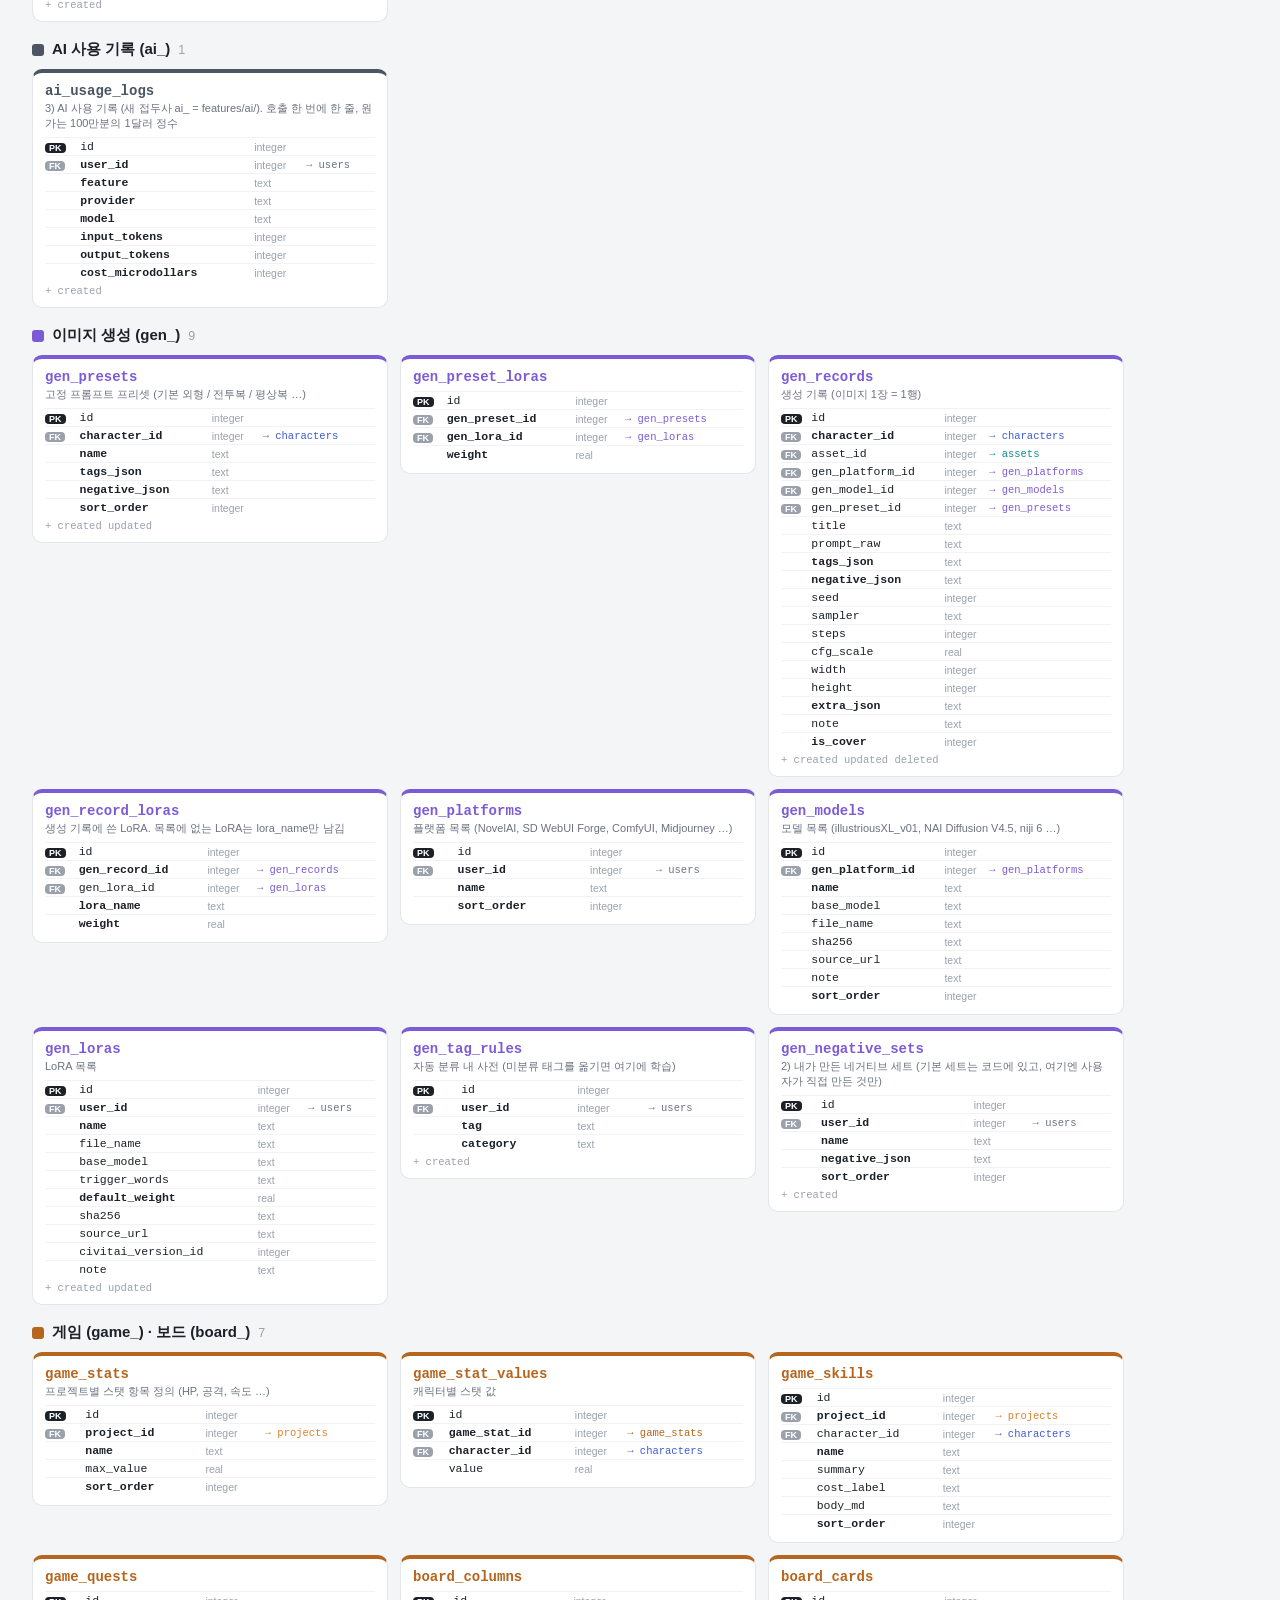
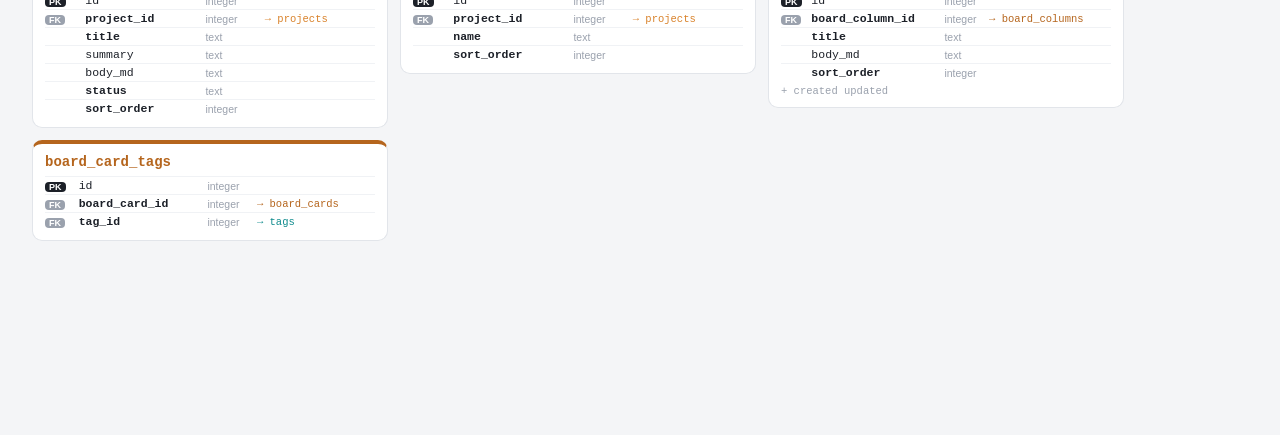
==== commit 01bd4c4a: "v0.3.8 — 3단계 3-1: 챗봇 카드 구조 DB, shared 챗봇 모델, 서버 CRUD - 마이그레이션 0005: 안 쓰던 chatbot_versions·greetings·" ====
--- a/docs/erd.html
+++ b/docs/erd.html
@@ -10,5 +10,5 @@
 b.pk,b.fk{font-size:9px;padding:0 4px;border-radius:4px;color:#fff} b.pk{background:#1c2028} b.fk{background:#9aa1ad}
 .ts{font-size:10.5px;color:#9aa1ad;margin-top:4px;font-family:Consolas,monospace}
 </style></head><body><h1>LoreShelf ERD</h1>
-<div class="sub">server/migrations 에서 자동 생성 (DB 버전 4) · 테이블 44개 · 굵은 칸 = NOT NULL · → 참조하는 테이블 · PK 기본키 · FK 참조</div>
-<section><h3 style="--c:#6b7280"><i></i>계정 · 설정 <small>3</small></h3><div class="cards"><div class="tb" style="--c:#6b7280"><h4>users</h4><p>사용자. 1인용으로 시작하지만 나중에 계정을 늘릴 수 있게 처음부터 둠</p><table><tr><td><b class="pk">PK</b></td><td class="n">id</td><td class="t">integer</td><td></td></tr><tr><td></td><td class="n nn">login_name</td><td class="t">text</td><td></td></tr><tr><td></td><td class="n nn">password_hash</td><td class="t">text</td><td></td></tr><tr><td></td><td class="n nn">display_name</td><td class="t">text</td><td></td></tr></table><div class="ts">+ created updated</div></div><div class="tb" style="--c:#6b7280"><h4>sessions</h4><p>로그인 세션</p><table><tr><td><b class="pk">PK</b></td><td class="n">id</td><td class="t">integer</td><td></td></tr><tr><td><b class="fk">FK</b></td><td class="n nn">user_id</td><td class="t">integer</td><td><span class="ref" style="color:#6b7280">→ users</span></td></tr><tr><td></td><td class="n nn">token_hash</td><td class="t">text</td><td></td></tr><tr><td></td><td class="n nn">expires_at</td><td class="t">text</td><td></td></tr></table><div class="ts">+ created</div></div><div class="tb" style="--c:#6b7280"><h4>settings</h4><p>사용자별 설정 (테마, API 키, 블로그 제목, 월 AI 상한액 …)</p><table><tr><td><b class="pk">PK</b></td><td class="n">id</td><td class="t">integer</td><td></td></tr><tr><td><b class="fk">FK</b></td><td class="n nn">user_id</td><td class="t">integer</td><td><span class="ref" style="color:#6b7280">→ users</span></td></tr><tr><td></td><td class="n nn">name</td><td class="t">text</td><td></td></tr><tr><td></td><td class="n">value</td><td class="t">text</td><td></td></tr></table><div class="ts">+ created updated</div></div></div></section><section><h3 style="--c:#0f8b8d"><i></i>파일 · 태그 <small>2</small></h3><div class="cards"><div class="tb" style="--c:#0f8b8d"><h4>assets</h4><p>업로드한 파일 (이미지, ComfyUI 워크플로 등). 실제 파일은 data/assets/ 아래</p><table><tr><td><b class="pk">PK</b></td><td class="n">id</td><td class="t">integer</td><td></td></tr><tr><td><b class="fk">FK</b></td><td class="n nn">user_id</td><td class="t">integer</td><td><span class="ref" style="color:#6b7280">→ users</span></td></tr><tr><td></td><td class="n nn">file_path</td><td class="t">text</td><td></td></tr><tr><td></td><td class="n nn">original_name</td><td class="t">text</td><td></td></tr><tr><td></td><td class="n nn">mime_type</td><td class="t">text</td><td></td></tr><tr><td></td><td class="n nn">byte_size</td><td class="t">integer</td><td></td></tr><tr><td></td><td class="n">width</td><td class="t">integer</td><td></td></tr><tr><td></td><td class="n">height</td><td class="t">integer</td><td></td></tr><tr><td></td><td class="n nn">sha256</td><td class="t">text</td><td></td></tr><tr><td></td><td class="n">caption</td><td class="t">text</td><td></td></tr><tr><td></td><td class="n nn">is_public</td><td class="t">integer</td><td></td></tr></table><div class="ts">+ created updated deleted</div></div><div class="tb" style="--c:#0f8b8d"><h4>tags</h4><p>태그 (#은발, #복선 …). 캐릭터·메모·보드 카드가 같이 씀</p><table><tr><td><b class="pk">PK</b></td><td class="n">id</td><td class="t">integer</td><td></td></tr><tr><td><b class="fk">FK</b></td><td class="n nn">user_id</td><td class="t">integer</td><td><span class="ref" style="color:#6b7280">→ users</span></td></tr><tr><td></td><td class="n nn">name</td><td class="t">text</td><td></td></tr><tr><td></td><td class="n">color</td><td class="t">text</td><td></td></tr></table><div class="ts">+ created</div></div></div></section><section><h3 style="--c:#d9822b"><i></i>세계관 · 프로젝트 · 장르 태그 <small>5</small></h3><div class="cards"><div class="tb" style="--c:#d9822b"><h4>worlds</h4><p></p><table><tr><td><b class="pk">PK</b></td><td class="n">id</td><td class="t">integer</td><td></td></tr><tr><td><b class="fk">FK</b></td><td class="n nn">user_id</td><td class="t">integer</td><td><span class="ref" style="color:#6b7280">→ users</span></td></tr><tr><td></td><td class="n nn">name</td><td class="t">text</td><td></td></tr><tr><td></td><td class="n">summary</td><td class="t">text</td><td></td></tr><tr><td></td><td class="n">body_md</td><td class="t">text</td><td></td></tr><tr><td><b class="fk">FK</b></td><td class="n">cover_asset_id</td><td class="t">integer</td><td><span class="ref" style="color:#0f8b8d">→ assets</span></td></tr><tr><td></td><td class="n nn">visibility</td><td class="t">text</td><td></td></tr><tr><td></td><td class="n nn">sort_order</td><td class="t">integer</td><td></td></tr></table><div class="ts">+ created updated deleted</div></div><div class="tb" style="--c:#d9822b"><h4>projects</h4><p>프로젝트 = 게임 / 챗봇 / 기타 작품 단위</p><table><tr><td><b class="pk">PK</b></td><td class="n">id</td><td class="t">integer</td><td></td></tr><tr><td><b class="fk">FK</b></td><td class="n nn">user_id</td><td class="t">integer</td><td><span class="ref" style="color:#6b7280">→ users</span></td></tr><tr><td><b class="fk">FK</b></td><td class="n">world_id</td><td class="t">integer</td><td><span class="ref" style="color:#d9822b">→ worlds</span></td></tr><tr><td></td><td class="n nn">kind</td><td class="t">text</td><td></td></tr><tr><td></td><td class="n nn">name</td><td class="t">text</td><td></td></tr><tr><td></td><td class="n">summary</td><td class="t">text</td><td></td></tr><tr><td></td><td class="n">body_md</td><td class="t">text</td><td></td></tr><tr><td><b class="fk">FK</b></td><td class="n">cover_asset_id</td><td class="t">integer</td><td><span class="ref" style="color:#0f8b8d">→ assets</span></td></tr><tr><td></td><td class="n nn">progress_percent</td><td class="t">integer</td><td></td></tr><tr><td></td><td class="n nn">visibility</td><td class="t">text</td><td></td></tr><tr><td></td><td class="n nn">sort_order</td><td class="t">integer</td><td></td></tr></table><div class="ts">+ created updated deleted</div></div><div class="tb" style="--c:#d9822b"><h4>project_characters</h4><p>공용 서재 캐릭터를 프로젝트에 "연결" (전용 캐릭터는 characters.project_id로 이미 소속)</p><table><tr><td><b class="pk">PK</b></td><td class="n">id</td><td class="t">integer</td><td></td></tr><tr><td><b class="fk">FK</b></td><td class="n nn">project_id</td><td class="t">integer</td><td><span class="ref" style="color:#d9822b">→ projects</span></td></tr><tr><td><b class="fk">FK</b></td><td class="n nn">character_id</td><td class="t">integer</td><td><span class="ref" style="color:#3f5bd8">→ characters</span></td></tr><tr><td></td><td class="n">role</td><td class="t">text</td><td></td></tr><tr><td></td><td class="n nn">sort_order</td><td class="t">integer</td><td></td></tr></table></div><div class="tb" style="--c:#d9822b"><h4>genres</h4><p>장르·세계관 태그 목록</p><table><tr><td><b class="pk">PK</b></td><td class="n">id</td><td class="t">integer</td><td></td></tr><tr><td><b class="fk">FK</b></td><td class="n">user_id</td><td class="t">integer</td><td><span class="ref" style="color:#6b7280">→ users</span></td></tr><tr><td></td><td class="n nn">category</td><td class="t">text</td><td></td></tr><tr><td></td><td class="n nn">name</td><td class="t">text</td><td></td></tr><tr><td></td><td class="n nn">sort_order</td><td class="t">integer</td><td></td></tr></table><div class="ts">+ created</div></div><div class="tb" style="--c:#d9822b"><h4>project_genres</h4><p>프로젝트 ↔ 장르 태그</p><table><tr><td><b class="pk">PK</b></td><td class="n">id</td><td class="t">integer</td><td></td></tr><tr><td><b class="fk">FK</b></td><td class="n nn">project_id</td><td class="t">integer</td><td><span class="ref" style="color:#d9822b">→ projects</span></td></tr><tr><td><b class="fk">FK</b></td><td class="n nn">genre_id</td><td class="t">integer</td><td><span class="ref" style="color:#d9822b">→ genres</span></td></tr></table></div></div></section><section><h3 style="--c:#3f5bd8"><i></i>캐릭터 <small>8</small></h3><div class="cards"><div class="tb" style="--c:#3f5bd8"><h4>characters</h4><p>캐릭터. project_id가 있으면 그 프로젝트 전용, NULL이면 공용 서재</p><table><tr><td><b class="pk">PK</b></td><td class="n">id</td><td class="t">integer</td><td></td></tr><tr><td><b class="fk">FK</b></td><td class="n nn">user_id</td><td class="t">integer</td><td><span class="ref" style="color:#6b7280">→ users</span></td></tr><tr><td><b class="fk">FK</b></td><td class="n">world_id</td><td class="t">integer</td><td><span class="ref" style="color:#d9822b">→ worlds</span></td></tr><tr><td><b class="fk">FK</b></td><td class="n">project_id</td><td class="t">integer</td><td><span class="ref" style="color:#d9822b">→ projects</span></td></tr><tr><td><b class="fk">FK</b></td><td class="n">source_character_id</td><td class="t">integer</td><td><span class="ref" style="color:#3f5bd8">→ characters</span></td></tr><tr><td><b class="fk">FK</b></td><td class="n">character_template_id</td><td class="t">integer</td><td><span class="ref" style="color:#3f5bd8">→ character_templates</span></td></tr><tr><td></td><td class="n nn">name</td><td class="t">text</td><td></td></tr><tr><td></td><td class="n">name_en</td><td class="t">text</td><td></td></tr><tr><td></td><td class="n">tagline</td><td class="t">text</td><td></td></tr><tr><td></td><td class="n">quote</td><td class="t">text</td><td></td></tr><tr><td></td><td class="n">theme_color</td><td class="t">text</td><td></td></tr><tr><td><b class="fk">FK</b></td><td class="n">portrait_asset_id</td><td class="t">integer</td><td><span class="ref" style="color:#0f8b8d">→ assets</span></td></tr><tr><td></td><td class="n">body_md</td><td class="t">text</td><td></td></tr><tr><td></td><td class="n nn">visibility</td><td class="t">text</td><td></td></tr><tr><td></td><td class="n nn">is_card_downloadable</td><td class="t">integer</td><td></td></tr><tr><td></td><td class="n nn">is_favorite</td><td class="t">integer</td><td></td></tr><tr><td></td><td class="n nn">sort_order</td><td class="t">integer</td><td></td></tr></table><div class="ts">+ created updated deleted</div></div><div class="tb" style="--c:#3f5bd8"><h4>character_templates</h4><p>기본 정보 칸 묶음 (판타지 / 현대 / 챗봇 전용 …)</p><table><tr><td><b class="pk">PK</b></td><td class="n">id</td><td class="t">integer</td><td></td></tr><tr><td><b class="fk">FK</b></td><td class="n nn">user_id</td><td class="t">integer</td><td><span class="ref" style="color:#6b7280">→ users</span></td></tr><tr><td></td><td class="n nn">name</td><td class="t">text</td><td></td></tr><tr><td></td><td class="n nn">fields_json</td><td class="t">text</td><td></td></tr><tr><td></td><td class="n nn">sort_order</td><td class="t">integer</td><td></td></tr></table><div class="ts">+ created updated</div></div><div class="tb" style="--c:#3f5bd8"><h4>character_fields</h4><p>기본 정보 칸 (나이: 23세). is_secret=1이면 블로그에서 서버가 아예 빼고 보냄</p><table><tr><td><b class="pk">PK</b></td><td class="n">id</td><td class="t">integer</td><td></td></tr><tr><td><b class="fk">FK</b></td><td class="n nn">character_id</td><td class="t">integer</td><td><span class="ref" style="color:#3f5bd8">→ characters</span></td></tr><tr><td></td><td class="n nn">label</td><td class="t">text</td><td></td></tr><tr><td></td><td class="n">value</td><td class="t">text</td><td></td></tr><tr><td></td><td class="n nn">is_secret</td><td class="t">integer</td><td></td></tr><tr><td></td><td class="n nn">sort_order</td><td class="t">integer</td><td></td></tr></table></div><div class="tb" style="--c:#3f5bd8"><h4>character_traits</h4><p>성격 축 (내향 ←→ 외향, 0~100)</p><table><tr><td><b class="pk">PK</b></td><td class="n">id</td><td class="t">integer</td><td></td></tr><tr><td><b class="fk">FK</b></td><td class="n nn">character_id</td><td class="t">integer</td><td><span class="ref" style="color:#3f5bd8">→ characters</span></td></tr><tr><td></td><td class="n nn">left_label</td><td class="t">text</td><td></td></tr><tr><td></td><td class="n">right_label</td><td class="t">text</td><td></td></tr><tr><td></td><td class="n nn">value_percent</td><td class="t">integer</td><td></td></tr><tr><td></td><td class="n nn">sort_order</td><td class="t">integer</td><td></td></tr></table></div><div class="tb" style="--c:#3f5bd8"><h4>character_quotes</h4><p>대표 대사 (챗봇 예시 대화로 가져다 씀)</p><table><tr><td><b class="pk">PK</b></td><td class="n">id</td><td class="t">integer</td><td></td></tr><tr><td><b class="fk">FK</b></td><td class="n nn">character_id</td><td class="t">integer</td><td><span class="ref" style="color:#3f5bd8">→ characters</span></td></tr><tr><td></td><td class="n nn">body</td><td class="t">text</td><td></td></tr><tr><td></td><td class="n">situation</td><td class="t">text</td><td></td></tr><tr><td></td><td class="n nn">is_secret</td><td class="t">integer</td><td></td></tr><tr><td></td><td class="n nn">sort_order</td><td class="t">integer</td><td></td></tr></table></div><div class="tb" style="--c:#3f5bd8"><h4>character_relations</h4><p>캐릭터 사이 관계 (관계도)</p><table><tr><td><b class="pk">PK</b></td><td class="n">id</td><td class="t">integer</td><td></td></tr><tr><td><b class="fk">FK</b></td><td class="n nn">from_character_id</td><td class="t">integer</td><td><span class="ref" style="color:#3f5bd8">→ characters</span></td></tr><tr><td><b class="fk">FK</b></td><td class="n nn">to_character_id</td><td class="t">integer</td><td><span class="ref" style="color:#3f5bd8">→ characters</span></td></tr><tr><td></td><td class="n nn">label</td><td class="t">text</td><td></td></tr><tr><td></td><td class="n nn">direction</td><td class="t">text</td><td></td></tr><tr><td></td><td class="n">color</td><td class="t">text</td><td></td></tr><tr><td></td><td class="n">note</td><td class="t">text</td><td></td></tr><tr><td></td><td class="n nn">is_secret</td><td class="t">integer</td><td></td></tr><tr><td></td><td class="n nn">sort_order</td><td class="t">integer</td><td></td></tr></table></div><div class="tb" style="--c:#3f5bd8"><h4>character_assets</h4><p>갤러리 (캐릭터 ↔ 파일)</p><table><tr><td><b class="pk">PK</b></td><td class="n">id</td><td class="t">integer</td><td></td></tr><tr><td><b class="fk">FK</b></td><td class="n nn">character_id</td><td class="t">integer</td><td><span class="ref" style="color:#3f5bd8">→ characters</span></td></tr><tr><td><b class="fk">FK</b></td><td class="n nn">asset_id</td><td class="t">integer</td><td><span class="ref" style="color:#0f8b8d">→ assets</span></td></tr><tr><td></td><td class="n nn">sort_order</td><td class="t">integer</td><td></td></tr></table></div><div class="tb" style="--c:#3f5bd8"><h4>character_tags</h4><p>캐릭터 ↔ 태그</p><table><tr><td><b class="pk">PK</b></td><td class="n">id</td><td class="t">integer</td><td></td></tr><tr><td><b class="fk">FK</b></td><td class="n nn">character_id</td><td class="t">integer</td><td><span class="ref" style="color:#3f5bd8">→ characters</span></td></tr><tr><td><b class="fk">FK</b></td><td class="n nn">tag_id</td><td class="t">integer</td><td><span class="ref" style="color:#0f8b8d">→ tags</span></td></tr></table></div></div></section><section><h3 style="--c:#2f9e6b"><i></i>문서 · 메모 · 연표 · 기록 <small>6</small></h3><div class="cards"><div class="tb" style="--c:#2f9e6b"><h4>docs</h4><p>설정 문서. 세계관 / 프로젝트 / 캐릭터 중 정확히 하나에 속함</p><table><tr><td><b class="pk">PK</b></td><td class="n">id</td><td class="t">integer</td><td></td></tr><tr><td><b class="fk">FK</b></td><td class="n">world_id</td><td class="t">integer</td><td><span class="ref" style="color:#d9822b">→ worlds</span></td></tr><tr><td><b class="fk">FK</b></td><td class="n">project_id</td><td class="t">integer</td><td><span class="ref" style="color:#d9822b">→ projects</span></td></tr><tr><td><b class="fk">FK</b></td><td class="n">character_id</td><td class="t">integer</td><td><span class="ref" style="color:#3f5bd8">→ characters</span></td></tr><tr><td></td><td class="n nn">title</td><td class="t">text</td><td></td></tr><tr><td></td><td class="n">body_md</td><td class="t">text</td><td></td></tr><tr><td></td><td class="n nn">visibility</td><td class="t">text</td><td></td></tr><tr><td></td><td class="n nn">sort_order</td><td class="t">integer</td><td></td></tr></table><div class="ts">+ created updated deleted</div></div><div class="tb" style="--c:#2f9e6b"><h4>memos</h4><p>빠른 메모</p><table><tr><td><b class="pk">PK</b></td><td class="n">id</td><td class="t">integer</td><td></td></tr><tr><td><b class="fk">FK</b></td><td class="n nn">user_id</td><td class="t">integer</td><td><span class="ref" style="color:#6b7280">→ users</span></td></tr><tr><td></td><td class="n nn">body</td><td class="t">text</td><td></td></tr></table><div class="ts">+ created updated deleted</div></div><div class="tb" style="--c:#2f9e6b"><h4>memo_tags</h4><p></p><table><tr><td><b class="pk">PK</b></td><td class="n">id</td><td class="t">integer</td><td></td></tr><tr><td><b class="fk">FK</b></td><td class="n nn">memo_id</td><td class="t">integer</td><td><span class="ref" style="color:#2f9e6b">→ memos</span></td></tr><tr><td><b class="fk">FK</b></td><td class="n nn">tag_id</td><td class="t">integer</td><td><span class="ref" style="color:#0f8b8d">→ tags</span></td></tr></table></div><div class="tb" style="--c:#2f9e6b"><h4>timeline_events</h4><p>연표 사건. 작품 속 날짜는 자유 글('왕국력 312년 겨울'), 순서는 sort_order로</p><table><tr><td><b class="pk">PK</b></td><td class="n">id</td><td class="t">integer</td><td></td></tr><tr><td><b class="fk">FK</b></td><td class="n">world_id</td><td class="t">integer</td><td><span class="ref" style="color:#d9822b">→ worlds</span></td></tr><tr><td><b class="fk">FK</b></td><td class="n">project_id</td><td class="t">integer</td><td><span class="ref" style="color:#d9822b">→ projects</span></td></tr><tr><td></td><td class="n nn">title</td><td class="t">text</td><td></td></tr><tr><td></td><td class="n">when_label</td><td class="t">text</td><td></td></tr><tr><td></td><td class="n">body_md</td><td class="t">text</td><td></td></tr><tr><td></td><td class="n nn">is_secret</td><td class="t">integer</td><td></td></tr><tr><td></td><td class="n nn">sort_order</td><td class="t">integer</td><td></td></tr></table><div class="ts">+ created updated</div></div><div class="tb" style="--c:#2f9e6b"><h4>timeline_event_characters</h4><p></p><table><tr><td><b class="pk">PK</b></td><td class="n">id</td><td class="t">integer</td><td></td></tr><tr><td><b class="fk">FK</b></td><td class="n nn">timeline_event_id</td><td class="t">integer</td><td><span class="ref" style="color:#2f9e6b">→ timeline_events</span></td></tr><tr><td><b class="fk">FK</b></td><td class="n nn">character_id</td><td class="t">integer</td><td><span class="ref" style="color:#3f5bd8">→ characters</span></td></tr></table></div><div class="tb" style="--c:#2f9e6b"><h4>revisions</h4><p>변경 기록 (되돌리기·비교용 스냅샷). 여러 테이블을 가리키는 유일한 예외 테이블</p><table><tr><td><b class="pk">PK</b></td><td class="n">id</td><td class="t">integer</td><td></td></tr><tr><td><b class="fk">FK</b></td><td class="n nn">user_id</td><td class="t">integer</td><td><span class="ref" style="color:#6b7280">→ users</span></td></tr><tr><td></td><td class="n nn">target_table</td><td class="t">text</td><td></td></tr><tr><td></td><td class="n nn">target_id</td><td class="t">integer</td><td></td></tr><tr><td></td><td class="n nn">snapshot_json</td><td class="t">text</td><td></td></tr><tr><td></td><td class="n">summary</td><td class="t">text</td><td></td></tr></table><div class="ts">+ created</div></div></div></section><section><h3 style="--c:#d6487a"><i></i>챗봇 (chatbot_) <small>4</small></h3><div class="cards"><div class="tb" style="--c:#d6487a"><h4>chatbot_versions</h4><p>챗봇 설정 버전 (v1, v2, v3 …). 필드 이름은 캐릭터 카드 V2/V3에 맞춰 둠</p><table><tr><td><b class="pk">PK</b></td><td class="n">id</td><td class="t">integer</td><td></td></tr><tr><td><b class="fk">FK</b></td><td class="n nn">character_id</td><td class="t">integer</td><td><span class="ref" style="color:#3f5bd8">→ characters</span></td></tr><tr><td></td><td class="n nn">version_number</td><td class="t">integer</td><td></td></tr><tr><td></td><td class="n">description</td><td class="t">text</td><td></td></tr><tr><td></td><td class="n">personality</td><td class="t">text</td><td></td></tr><tr><td></td><td class="n">scenario</td><td class="t">text</td><td></td></tr><tr><td></td><td class="n">first_message</td><td class="t">text</td><td></td></tr><tr><td></td><td class="n">example_dialogue</td><td class="t">text</td><td></td></tr><tr><td></td><td class="n">system_prompt</td><td class="t">text</td><td></td></tr><tr><td></td><td class="n">post_history_instructions</td><td class="t">text</td><td></td></tr><tr><td></td><td class="n">creator_note</td><td class="t">text</td><td></td></tr><tr><td></td><td class="n nn">is_current</td><td class="t">integer</td><td></td></tr></table><div class="ts">+ created updated</div></div><div class="tb" style="--c:#d6487a"><h4>chatbot_greetings</h4><p>대체 첫 인사 (카드 alternate_greetings)</p><table><tr><td><b class="pk">PK</b></td><td class="n">id</td><td class="t">integer</td><td></td></tr><tr><td><b class="fk">FK</b></td><td class="n nn">chatbot_version_id</td><td class="t">integer</td><td><span class="ref" style="color:#d6487a">→ chatbot_versions</span></td></tr><tr><td></td><td class="n nn">body</td><td class="t">text</td><td></td></tr><tr><td></td><td class="n nn">sort_order</td><td class="t">integer</td><td></td></tr></table></div><div class="tb" style="--c:#d6487a"><h4>chatbot_lore_entries</h4><p>로어북 항목 (카드 character_book.entries)</p><table><tr><td><b class="pk">PK</b></td><td class="n">id</td><td class="t">integer</td><td></td></tr><tr><td><b class="fk">FK</b></td><td class="n nn">chatbot_version_id</td><td class="t">integer</td><td><span class="ref" style="color:#d6487a">→ chatbot_versions</span></td></tr><tr><td></td><td class="n nn">name</td><td class="t">text</td><td></td></tr><tr><td></td><td class="n nn">keywords_json</td><td class="t">text</td><td></td></tr><tr><td></td><td class="n nn">content</td><td class="t">text</td><td></td></tr><tr><td></td><td class="n nn">is_enabled</td><td class="t">integer</td><td></td></tr><tr><td></td><td class="n nn">is_constant</td><td class="t">integer</td><td></td></tr><tr><td></td><td class="n nn">priority</td><td class="t">integer</td><td></td></tr><tr><td></td><td class="n nn">sort_order</td><td class="t">integer</td><td></td></tr></table></div><div class="tb" style="--c:#d6487a"><h4>chatbot_test_messages</h4><p>미리보기 대화 기록</p><table><tr><td><b class="pk">PK</b></td><td class="n">id</td><td class="t">integer</td><td></td></tr><tr><td><b class="fk">FK</b></td><td class="n nn">chatbot_version_id</td><td class="t">integer</td><td><span class="ref" style="color:#d6487a">→ chatbot_versions</span></td></tr><tr><td></td><td class="n nn">role</td><td class="t">text</td><td></td></tr><tr><td></td><td class="n nn">body</td><td class="t">text</td><td></td></tr><tr><td></td><td class="n">input_tokens</td><td class="t">integer</td><td></td></tr><tr><td></td><td class="n">output_tokens</td><td class="t">integer</td><td></td></tr></table><div class="ts">+ created</div></div></div></section><section><h3 style="--c:#7c5cd6"><i></i>이미지 생성 (gen_) <small>9</small></h3><div class="cards"><div class="tb" style="--c:#7c5cd6"><h4>gen_presets</h4><p>고정 프롬프트 프리셋 (기본 외형 / 전투복 / 평상복 …)</p><table><tr><td><b class="pk">PK</b></td><td class="n">id</td><td class="t">integer</td><td></td></tr><tr><td><b class="fk">FK</b></td><td class="n nn">character_id</td><td class="t">integer</td><td><span class="ref" style="color:#3f5bd8">→ characters</span></td></tr><tr><td></td><td class="n nn">name</td><td class="t">text</td><td></td></tr><tr><td></td><td class="n nn">tags_json</td><td class="t">text</td><td></td></tr><tr><td></td><td class="n nn">negative_json</td><td class="t">text</td><td></td></tr><tr><td></td><td class="n nn">sort_order</td><td class="t">integer</td><td></td></tr></table><div class="ts">+ created updated</div></div><div class="tb" style="--c:#7c5cd6"><h4>gen_preset_loras</h4><p></p><table><tr><td><b class="pk">PK</b></td><td class="n">id</td><td class="t">integer</td><td></td></tr><tr><td><b class="fk">FK</b></td><td class="n nn">gen_preset_id</td><td class="t">integer</td><td><span class="ref" style="color:#7c5cd6">→ gen_presets</span></td></tr><tr><td><b class="fk">FK</b></td><td class="n nn">gen_lora_id</td><td class="t">integer</td><td><span class="ref" style="color:#7c5cd6">→ gen_loras</span></td></tr><tr><td></td><td class="n nn">weight</td><td class="t">real</td><td></td></tr></table></div><div class="tb" style="--c:#7c5cd6"><h4>gen_records</h4><p>생성 기록 (이미지 1장 = 1행)</p><table><tr><td><b class="pk">PK</b></td><td class="n">id</td><td class="t">integer</td><td></td></tr><tr><td><b class="fk">FK</b></td><td class="n nn">character_id</td><td class="t">integer</td><td><span class="ref" style="color:#3f5bd8">→ characters</span></td></tr><tr><td><b class="fk">FK</b></td><td class="n">asset_id</td><td class="t">integer</td><td><span class="ref" style="color:#0f8b8d">→ assets</span></td></tr><tr><td><b class="fk">FK</b></td><td class="n">gen_platform_id</td><td class="t">integer</td><td><span class="ref" style="color:#7c5cd6">→ gen_platforms</span></td></tr><tr><td><b class="fk">FK</b></td><td class="n">gen_model_id</td><td class="t">integer</td><td><span class="ref" style="color:#7c5cd6">→ gen_models</span></td></tr><tr><td><b class="fk">FK</b></td><td class="n">gen_preset_id</td><td class="t">integer</td><td><span class="ref" style="color:#7c5cd6">→ gen_presets</span></td></tr><tr><td></td><td class="n">title</td><td class="t">text</td><td></td></tr><tr><td></td><td class="n">prompt_raw</td><td class="t">text</td><td></td></tr><tr><td></td><td class="n nn">tags_json</td><td class="t">text</td><td></td></tr><tr><td></td><td class="n nn">negative_json</td><td class="t">text</td><td></td></tr><tr><td></td><td class="n">seed</td><td class="t">integer</td><td></td></tr><tr><td></td><td class="n">sampler</td><td class="t">text</td><td></td></tr><tr><td></td><td class="n">steps</td><td class="t">integer</td><td></td></tr><tr><td></td><td class="n">cfg_scale</td><td class="t">real</td><td></td></tr><tr><td></td><td class="n">width</td><td class="t">integer</td><td></td></tr><tr><td></td><td class="n">height</td><td class="t">integer</td><td></td></tr><tr><td></td><td class="n nn">extra_json</td><td class="t">text</td><td></td></tr><tr><td></td><td class="n">note</td><td class="t">text</td><td></td></tr><tr><td></td><td class="n nn">is_cover</td><td class="t">integer</td><td></td></tr></table><div class="ts">+ created updated deleted</div></div><div class="tb" style="--c:#7c5cd6"><h4>gen_record_loras</h4><p>생성 기록에 쓴 LoRA. 목록에 없는 LoRA는 lora_name만 남김</p><table><tr><td><b class="pk">PK</b></td><td class="n">id</td><td class="t">integer</td><td></td></tr><tr><td><b class="fk">FK</b></td><td class="n nn">gen_record_id</td><td class="t">integer</td><td><span class="ref" style="color:#7c5cd6">→ gen_records</span></td></tr><tr><td><b class="fk">FK</b></td><td class="n">gen_lora_id</td><td class="t">integer</td><td><span class="ref" style="color:#7c5cd6">→ gen_loras</span></td></tr><tr><td></td><td class="n nn">lora_name</td><td class="t">text</td><td></td></tr><tr><td></td><td class="n nn">weight</td><td class="t">real</td><td></td></tr></table></div><div class="tb" style="--c:#7c5cd6"><h4>gen_platforms</h4><p>플랫폼 목록 (NovelAI, SD WebUI Forge, ComfyUI, Midjourney …)</p><table><tr><td><b class="pk">PK</b></td><td class="n">id</td><td class="t">integer</td><td></td></tr><tr><td><b class="fk">FK</b></td><td class="n nn">user_id</td><td class="t">integer</td><td><span class="ref" style="color:#6b7280">→ users</span></td></tr><tr><td></td><td class="n nn">name</td><td class="t">text</td><td></td></tr><tr><td></td><td class="n nn">sort_order</td><td class="t">integer</td><td></td></tr></table></div><div class="tb" style="--c:#7c5cd6"><h4>gen_models</h4><p>모델 목록 (illustriousXL_v01, NAI Diffusion V4.5, niji 6 …)</p><table><tr><td><b class="pk">PK</b></td><td class="n">id</td><td class="t">integer</td><td></td></tr><tr><td><b class="fk">FK</b></td><td class="n nn">gen_platform_id</td><td class="t">integer</td><td><span class="ref" style="color:#7c5cd6">→ gen_platforms</span></td></tr><tr><td></td><td class="n nn">name</td><td class="t">text</td><td></td></tr><tr><td></td><td class="n">base_model</td><td class="t">text</td><td></td></tr><tr><td></td><td class="n">file_name</td><td class="t">text</td><td></td></tr><tr><td></td><td class="n">sha256</td><td class="t">text</td><td></td></tr><tr><td></td><td class="n">source_url</td><td class="t">text</td><td></td></tr><tr><td></td><td class="n">note</td><td class="t">text</td><td></td></tr><tr><td></td><td class="n nn">sort_order</td><td class="t">integer</td><td></td></tr></table></div><div class="tb" style="--c:#7c5cd6"><h4>gen_loras</h4><p>LoRA 목록</p><table><tr><td><b class="pk">PK</b></td><td class="n">id</td><td class="t">integer</td><td></td></tr><tr><td><b class="fk">FK</b></td><td class="n nn">user_id</td><td class="t">integer</td><td><span class="ref" style="color:#6b7280">→ users</span></td></tr><tr><td></td><td class="n nn">name</td><td class="t">text</td><td></td></tr><tr><td></td><td class="n">file_name</td><td class="t">text</td><td></td></tr><tr><td></td><td class="n">base_model</td><td class="t">text</td><td></td></tr><tr><td></td><td class="n">trigger_words</td><td class="t">text</td><td></td></tr><tr><td></td><td class="n nn">default_weight</td><td class="t">real</td><td></td></tr><tr><td></td><td class="n">sha256</td><td class="t">text</td><td></td></tr><tr><td></td><td class="n">source_url</td><td class="t">text</td><td></td></tr><tr><td></td><td class="n">civitai_version_id</td><td class="t">integer</td><td></td></tr><tr><td></td><td class="n">note</td><td class="t">text</td><td></td></tr></table><div class="ts">+ created updated</div></div><div class="tb" style="--c:#7c5cd6"><h4>gen_tag_rules</h4><p>자동 분류 내 사전 (미분류 태그를 옮기면 여기에 학습)</p><table><tr><td><b class="pk">PK</b></td><td class="n">id</td><td class="t">integer</td><td></td></tr><tr><td><b class="fk">FK</b></td><td class="n nn">user_id</td><td class="t">integer</td><td><span class="ref" style="color:#6b7280">→ users</span></td></tr><tr><td></td><td class="n nn">tag</td><td class="t">text</td><td></td></tr><tr><td></td><td class="n nn">category</td><td class="t">text</td><td></td></tr></table><div class="ts">+ created</div></div><div class="tb" style="--c:#7c5cd6"><h4>gen_negative_sets</h4><p>2) 내가 만든 네거티브 세트 (기본 세트는 코드에 있고, 여기엔 사용자가 직접 만든 것만)</p><table><tr><td><b class="pk">PK</b></td><td class="n">id</td><td class="t">integer</td><td></td></tr><tr><td><b class="fk">FK</b></td><td class="n nn">user_id</td><td class="t">integer</td><td><span class="ref" style="color:#6b7280">→ users</span></td></tr><tr><td></td><td class="n nn">name</td><td class="t">text</td><td></td></tr><tr><td></td><td class="n nn">negative_json</td><td class="t">text</td><td></td></tr><tr><td></td><td class="n nn">sort_order</td><td class="t">integer</td><td></td></tr></table><div class="ts">+ created</div></div></div></section><section><h3 style="--c:#b5651d"><i></i>게임 (game_) · 보드 (board_) <small>7</small></h3><div class="cards"><div class="tb" style="--c:#b5651d"><h4>game_stats</h4><p>프로젝트별 스탯 항목 정의 (HP, 공격, 속도 …)</p><table><tr><td><b class="pk">PK</b></td><td class="n">id</td><td class="t">integer</td><td></td></tr><tr><td><b class="fk">FK</b></td><td class="n nn">project_id</td><td class="t">integer</td><td><span class="ref" style="color:#d9822b">→ projects</span></td></tr><tr><td></td><td class="n nn">name</td><td class="t">text</td><td></td></tr><tr><td></td><td class="n">max_value</td><td class="t">real</td><td></td></tr><tr><td></td><td class="n nn">sort_order</td><td class="t">integer</td><td></td></tr></table></div><div class="tb" style="--c:#b5651d"><h4>game_stat_values</h4><p>캐릭터별 스탯 값</p><table><tr><td><b class="pk">PK</b></td><td class="n">id</td><td class="t">integer</td><td></td></tr><tr><td><b class="fk">FK</b></td><td class="n nn">game_stat_id</td><td class="t">integer</td><td><span class="ref" style="color:#b5651d">→ game_stats</span></td></tr><tr><td><b class="fk">FK</b></td><td class="n nn">character_id</td><td class="t">integer</td><td><span class="ref" style="color:#3f5bd8">→ characters</span></td></tr><tr><td></td><td class="n">value</td><td class="t">real</td><td></td></tr></table></div><div class="tb" style="--c:#b5651d"><h4>game_skills</h4><p></p><table><tr><td><b class="pk">PK</b></td><td class="n">id</td><td class="t">integer</td><td></td></tr><tr><td><b class="fk">FK</b></td><td class="n nn">project_id</td><td class="t">integer</td><td><span class="ref" style="color:#d9822b">→ projects</span></td></tr><tr><td><b class="fk">FK</b></td><td class="n">character_id</td><td class="t">integer</td><td><span class="ref" style="color:#3f5bd8">→ characters</span></td></tr><tr><td></td><td class="n nn">name</td><td class="t">text</td><td></td></tr><tr><td></td><td class="n">summary</td><td class="t">text</td><td></td></tr><tr><td></td><td class="n">cost_label</td><td class="t">text</td><td></td></tr><tr><td></td><td class="n">body_md</td><td class="t">text</td><td></td></tr><tr><td></td><td class="n nn">sort_order</td><td class="t">integer</td><td></td></tr></table></div><div class="tb" style="--c:#b5651d"><h4>game_quests</h4><p></p><table><tr><td><b class="pk">PK</b></td><td class="n">id</td><td class="t">integer</td><td></td></tr><tr><td><b class="fk">FK</b></td><td class="n nn">project_id</td><td class="t">integer</td><td><span class="ref" style="color:#d9822b">→ projects</span></td></tr><tr><td></td><td class="n nn">title</td><td class="t">text</td><td></td></tr><tr><td></td><td class="n">summary</td><td class="t">text</td><td></td></tr><tr><td></td><td class="n">body_md</td><td class="t">text</td><td></td></tr><tr><td></td><td class="n nn">status</td><td class="t">text</td><td></td></tr><tr><td></td><td class="n nn">sort_order</td><td class="t">integer</td><td></td></tr></table></div><div class="tb" style="--c:#b5651d"><h4>board_columns</h4><p></p><table><tr><td><b class="pk">PK</b></td><td class="n">id</td><td class="t">integer</td><td></td></tr><tr><td><b class="fk">FK</b></td><td class="n nn">project_id</td><td class="t">integer</td><td><span class="ref" style="color:#d9822b">→ projects</span></td></tr><tr><td></td><td class="n nn">name</td><td class="t">text</td><td></td></tr><tr><td></td><td class="n nn">sort_order</td><td class="t">integer</td><td></td></tr></table></div><div class="tb" style="--c:#b5651d"><h4>board_cards</h4><p></p><table><tr><td><b class="pk">PK</b></td><td class="n">id</td><td class="t">integer</td><td></td></tr><tr><td><b class="fk">FK</b></td><td class="n nn">board_column_id</td><td class="t">integer</td><td><span class="ref" style="color:#b5651d">→ board_columns</span></td></tr><tr><td></td><td class="n nn">title</td><td class="t">text</td><td></td></tr><tr><td></td><td class="n">body_md</td><td class="t">text</td><td></td></tr><tr><td></td><td class="n nn">sort_order</td><td class="t">integer</td><td></td></tr></table><div class="ts">+ created updated</div></div><div class="tb" style="--c:#b5651d"><h4>board_card_tags</h4><p></p><table><tr><td><b class="pk">PK</b></td><td class="n">id</td><td class="t">integer</td><td></td></tr><tr><td><b class="fk">FK</b></td><td class="n nn">board_card_id</td><td class="t">integer</td><td><span class="ref" style="color:#b5651d">→ board_cards</span></td></tr><tr><td><b class="fk">FK</b></td><td class="n nn">tag_id</td><td class="t">integer</td><td><span class="ref" style="color:#0f8b8d">→ tags</span></td></tr></table></div></div></section></body></html>+<div class="sub">server/migrations 에서 자동 생성 (DB 버전 5) · 테이블 48개 · 굵은 칸 = NOT NULL · → 참조하는 테이블 · PK 기본키 · FK 참조</div>
+<section><h3 style="--c:#6b7280"><i></i>계정 · 설정 <small>3</small></h3><div class="cards"><div class="tb" style="--c:#6b7280"><h4>users</h4><p>사용자. 1인용으로 시작하지만 나중에 계정을 늘릴 수 있게 처음부터 둠</p><table><tr><td><b class="pk">PK</b></td><td class="n">id</td><td class="t">integer</td><td></td></tr><tr><td></td><td class="n nn">login_name</td><td class="t">text</td><td></td></tr><tr><td></td><td class="n nn">password_hash</td><td class="t">text</td><td></td></tr><tr><td></td><td class="n nn">display_name</td><td class="t">text</td><td></td></tr></table><div class="ts">+ created updated</div></div><div class="tb" style="--c:#6b7280"><h4>sessions</h4><p>로그인 세션</p><table><tr><td><b class="pk">PK</b></td><td class="n">id</td><td class="t">integer</td><td></td></tr><tr><td><b class="fk">FK</b></td><td class="n nn">user_id</td><td class="t">integer</td><td><span class="ref" style="color:#6b7280">→ users</span></td></tr><tr><td></td><td class="n nn">token_hash</td><td class="t">text</td><td></td></tr><tr><td></td><td class="n nn">expires_at</td><td class="t">text</td><td></td></tr></table><div class="ts">+ created</div></div><div class="tb" style="--c:#6b7280"><h4>settings</h4><p>사용자별 설정 (테마, API 키, 블로그 제목, 월 AI 상한액 …)</p><table><tr><td><b class="pk">PK</b></td><td class="n">id</td><td class="t">integer</td><td></td></tr><tr><td><b class="fk">FK</b></td><td class="n nn">user_id</td><td class="t">integer</td><td><span class="ref" style="color:#6b7280">→ users</span></td></tr><tr><td></td><td class="n nn">name</td><td class="t">text</td><td></td></tr><tr><td></td><td class="n">value</td><td class="t">text</td><td></td></tr></table><div class="ts">+ created updated</div></div></div></section><section><h3 style="--c:#0f8b8d"><i></i>파일 · 태그 <small>2</small></h3><div class="cards"><div class="tb" style="--c:#0f8b8d"><h4>assets</h4><p>업로드한 파일 (이미지, ComfyUI 워크플로 등). 실제 파일은 data/assets/ 아래</p><table><tr><td><b class="pk">PK</b></td><td class="n">id</td><td class="t">integer</td><td></td></tr><tr><td><b class="fk">FK</b></td><td class="n nn">user_id</td><td class="t">integer</td><td><span class="ref" style="color:#6b7280">→ users</span></td></tr><tr><td></td><td class="n nn">file_path</td><td class="t">text</td><td></td></tr><tr><td></td><td class="n nn">original_name</td><td class="t">text</td><td></td></tr><tr><td></td><td class="n nn">mime_type</td><td class="t">text</td><td></td></tr><tr><td></td><td class="n nn">byte_size</td><td class="t">integer</td><td></td></tr><tr><td></td><td class="n">width</td><td class="t">integer</td><td></td></tr><tr><td></td><td class="n">height</td><td class="t">integer</td><td></td></tr><tr><td></td><td class="n nn">sha256</td><td class="t">text</td><td></td></tr><tr><td></td><td class="n">caption</td><td class="t">text</td><td></td></tr><tr><td></td><td class="n nn">is_public</td><td class="t">integer</td><td></td></tr></table><div class="ts">+ created updated deleted</div></div><div class="tb" style="--c:#0f8b8d"><h4>tags</h4><p>태그 (#은발, #복선 …). 캐릭터·메모·보드 카드가 같이 씀</p><table><tr><td><b class="pk">PK</b></td><td class="n">id</td><td class="t">integer</td><td></td></tr><tr><td><b class="fk">FK</b></td><td class="n nn">user_id</td><td class="t">integer</td><td><span class="ref" style="color:#6b7280">→ users</span></td></tr><tr><td></td><td class="n nn">name</td><td class="t">text</td><td></td></tr><tr><td></td><td class="n">color</td><td class="t">text</td><td></td></tr></table><div class="ts">+ created</div></div></div></section><section><h3 style="--c:#d9822b"><i></i>세계관 · 프로젝트 · 장르 태그 <small>5</small></h3><div class="cards"><div class="tb" style="--c:#d9822b"><h4>worlds</h4><p></p><table><tr><td><b class="pk">PK</b></td><td class="n">id</td><td class="t">integer</td><td></td></tr><tr><td><b class="fk">FK</b></td><td class="n nn">user_id</td><td class="t">integer</td><td><span class="ref" style="color:#6b7280">→ users</span></td></tr><tr><td></td><td class="n nn">name</td><td class="t">text</td><td></td></tr><tr><td></td><td class="n">summary</td><td class="t">text</td><td></td></tr><tr><td></td><td class="n">body_md</td><td class="t">text</td><td></td></tr><tr><td><b class="fk">FK</b></td><td class="n">cover_asset_id</td><td class="t">integer</td><td><span class="ref" style="color:#0f8b8d">→ assets</span></td></tr><tr><td></td><td class="n nn">visibility</td><td class="t">text</td><td></td></tr><tr><td></td><td class="n nn">sort_order</td><td class="t">integer</td><td></td></tr></table><div class="ts">+ created updated deleted</div></div><div class="tb" style="--c:#d9822b"><h4>projects</h4><p>프로젝트 = 게임 / 챗봇 / 기타 작품 단위</p><table><tr><td><b class="pk">PK</b></td><td class="n">id</td><td class="t">integer</td><td></td></tr><tr><td><b class="fk">FK</b></td><td class="n nn">user_id</td><td class="t">integer</td><td><span class="ref" style="color:#6b7280">→ users</span></td></tr><tr><td><b class="fk">FK</b></td><td class="n">world_id</td><td class="t">integer</td><td><span class="ref" style="color:#d9822b">→ worlds</span></td></tr><tr><td></td><td class="n nn">kind</td><td class="t">text</td><td></td></tr><tr><td></td><td class="n nn">name</td><td class="t">text</td><td></td></tr><tr><td></td><td class="n">summary</td><td class="t">text</td><td></td></tr><tr><td></td><td class="n">body_md</td><td class="t">text</td><td></td></tr><tr><td><b class="fk">FK</b></td><td class="n">cover_asset_id</td><td class="t">integer</td><td><span class="ref" style="color:#0f8b8d">→ assets</span></td></tr><tr><td></td><td class="n nn">progress_percent</td><td class="t">integer</td><td></td></tr><tr><td></td><td class="n nn">visibility</td><td class="t">text</td><td></td></tr><tr><td></td><td class="n nn">sort_order</td><td class="t">integer</td><td></td></tr></table><div class="ts">+ created updated deleted</div></div><div class="tb" style="--c:#d9822b"><h4>project_characters</h4><p>공용 서재 캐릭터를 프로젝트에 "연결" (전용 캐릭터는 characters.project_id로 이미 소속)</p><table><tr><td><b class="pk">PK</b></td><td class="n">id</td><td class="t">integer</td><td></td></tr><tr><td><b class="fk">FK</b></td><td class="n nn">project_id</td><td class="t">integer</td><td><span class="ref" style="color:#d9822b">→ projects</span></td></tr><tr><td><b class="fk">FK</b></td><td class="n nn">character_id</td><td class="t">integer</td><td><span class="ref" style="color:#3f5bd8">→ characters</span></td></tr><tr><td></td><td class="n">role</td><td class="t">text</td><td></td></tr><tr><td></td><td class="n nn">sort_order</td><td class="t">integer</td><td></td></tr></table></div><div class="tb" style="--c:#d9822b"><h4>genres</h4><p>장르·세계관 태그 목록</p><table><tr><td><b class="pk">PK</b></td><td class="n">id</td><td class="t">integer</td><td></td></tr><tr><td><b class="fk">FK</b></td><td class="n">user_id</td><td class="t">integer</td><td><span class="ref" style="color:#6b7280">→ users</span></td></tr><tr><td></td><td class="n nn">category</td><td class="t">text</td><td></td></tr><tr><td></td><td class="n nn">name</td><td class="t">text</td><td></td></tr><tr><td></td><td class="n nn">sort_order</td><td class="t">integer</td><td></td></tr></table><div class="ts">+ created</div></div><div class="tb" style="--c:#d9822b"><h4>project_genres</h4><p>프로젝트 ↔ 장르 태그</p><table><tr><td><b class="pk">PK</b></td><td class="n">id</td><td class="t">integer</td><td></td></tr><tr><td><b class="fk">FK</b></td><td class="n nn">project_id</td><td class="t">integer</td><td><span class="ref" style="color:#d9822b">→ projects</span></td></tr><tr><td><b class="fk">FK</b></td><td class="n nn">genre_id</td><td class="t">integer</td><td><span class="ref" style="color:#d9822b">→ genres</span></td></tr></table></div></div></section><section><h3 style="--c:#3f5bd8"><i></i>캐릭터 <small>8</small></h3><div class="cards"><div class="tb" style="--c:#3f5bd8"><h4>characters</h4><p>캐릭터. project_id가 있으면 그 프로젝트 전용, NULL이면 공용 서재</p><table><tr><td><b class="pk">PK</b></td><td class="n">id</td><td class="t">integer</td><td></td></tr><tr><td><b class="fk">FK</b></td><td class="n nn">user_id</td><td class="t">integer</td><td><span class="ref" style="color:#6b7280">→ users</span></td></tr><tr><td><b class="fk">FK</b></td><td class="n">world_id</td><td class="t">integer</td><td><span class="ref" style="color:#d9822b">→ worlds</span></td></tr><tr><td><b class="fk">FK</b></td><td class="n">project_id</td><td class="t">integer</td><td><span class="ref" style="color:#d9822b">→ projects</span></td></tr><tr><td><b class="fk">FK</b></td><td class="n">source_character_id</td><td class="t">integer</td><td><span class="ref" style="color:#3f5bd8">→ characters</span></td></tr><tr><td><b class="fk">FK</b></td><td class="n">character_template_id</td><td class="t">integer</td><td><span class="ref" style="color:#3f5bd8">→ character_templates</span></td></tr><tr><td></td><td class="n nn">name</td><td class="t">text</td><td></td></tr><tr><td></td><td class="n">name_en</td><td class="t">text</td><td></td></tr><tr><td></td><td class="n">tagline</td><td class="t">text</td><td></td></tr><tr><td></td><td class="n">quote</td><td class="t">text</td><td></td></tr><tr><td></td><td class="n">theme_color</td><td class="t">text</td><td></td></tr><tr><td><b class="fk">FK</b></td><td class="n">portrait_asset_id</td><td class="t">integer</td><td><span class="ref" style="color:#0f8b8d">→ assets</span></td></tr><tr><td></td><td class="n">body_md</td><td class="t">text</td><td></td></tr><tr><td></td><td class="n nn">visibility</td><td class="t">text</td><td></td></tr><tr><td></td><td class="n nn">is_card_downloadable</td><td class="t">integer</td><td></td></tr><tr><td></td><td class="n nn">is_favorite</td><td class="t">integer</td><td></td></tr><tr><td></td><td class="n nn">sort_order</td><td class="t">integer</td><td></td></tr></table><div class="ts">+ created updated deleted</div></div><div class="tb" style="--c:#3f5bd8"><h4>character_templates</h4><p>기본 정보 칸 묶음 (판타지 / 현대 / 챗봇 전용 …)</p><table><tr><td><b class="pk">PK</b></td><td class="n">id</td><td class="t">integer</td><td></td></tr><tr><td><b class="fk">FK</b></td><td class="n nn">user_id</td><td class="t">integer</td><td><span class="ref" style="color:#6b7280">→ users</span></td></tr><tr><td></td><td class="n nn">name</td><td class="t">text</td><td></td></tr><tr><td></td><td class="n nn">fields_json</td><td class="t">text</td><td></td></tr><tr><td></td><td class="n nn">sort_order</td><td class="t">integer</td><td></td></tr></table><div class="ts">+ created updated</div></div><div class="tb" style="--c:#3f5bd8"><h4>character_fields</h4><p>기본 정보 칸 (나이: 23세). is_secret=1이면 블로그에서 서버가 아예 빼고 보냄</p><table><tr><td><b class="pk">PK</b></td><td class="n">id</td><td class="t">integer</td><td></td></tr><tr><td><b class="fk">FK</b></td><td class="n nn">character_id</td><td class="t">integer</td><td><span class="ref" style="color:#3f5bd8">→ characters</span></td></tr><tr><td></td><td class="n nn">label</td><td class="t">text</td><td></td></tr><tr><td></td><td class="n">value</td><td class="t">text</td><td></td></tr><tr><td></td><td class="n nn">is_secret</td><td class="t">integer</td><td></td></tr><tr><td></td><td class="n nn">sort_order</td><td class="t">integer</td><td></td></tr></table></div><div class="tb" style="--c:#3f5bd8"><h4>character_traits</h4><p>성격 축 (내향 ←→ 외향, 0~100)</p><table><tr><td><b class="pk">PK</b></td><td class="n">id</td><td class="t">integer</td><td></td></tr><tr><td><b class="fk">FK</b></td><td class="n nn">character_id</td><td class="t">integer</td><td><span class="ref" style="color:#3f5bd8">→ characters</span></td></tr><tr><td></td><td class="n nn">left_label</td><td class="t">text</td><td></td></tr><tr><td></td><td class="n">right_label</td><td class="t">text</td><td></td></tr><tr><td></td><td class="n nn">value_percent</td><td class="t">integer</td><td></td></tr><tr><td></td><td class="n nn">sort_order</td><td class="t">integer</td><td></td></tr></table></div><div class="tb" style="--c:#3f5bd8"><h4>character_quotes</h4><p>대표 대사 (챗봇 예시 대화로 가져다 씀)</p><table><tr><td><b class="pk">PK</b></td><td class="n">id</td><td class="t">integer</td><td></td></tr><tr><td><b class="fk">FK</b></td><td class="n nn">character_id</td><td class="t">integer</td><td><span class="ref" style="color:#3f5bd8">→ characters</span></td></tr><tr><td></td><td class="n nn">body</td><td class="t">text</td><td></td></tr><tr><td></td><td class="n">situation</td><td class="t">text</td><td></td></tr><tr><td></td><td class="n nn">is_secret</td><td class="t">integer</td><td></td></tr><tr><td></td><td class="n nn">sort_order</td><td class="t">integer</td><td></td></tr></table></div><div class="tb" style="--c:#3f5bd8"><h4>character_relations</h4><p>캐릭터 사이 관계 (관계도)</p><table><tr><td><b class="pk">PK</b></td><td class="n">id</td><td class="t">integer</td><td></td></tr><tr><td><b class="fk">FK</b></td><td class="n nn">from_character_id</td><td class="t">integer</td><td><span class="ref" style="color:#3f5bd8">→ characters</span></td></tr><tr><td><b class="fk">FK</b></td><td class="n nn">to_character_id</td><td class="t">integer</td><td><span class="ref" style="color:#3f5bd8">→ characters</span></td></tr><tr><td></td><td class="n nn">label</td><td class="t">text</td><td></td></tr><tr><td></td><td class="n nn">direction</td><td class="t">text</td><td></td></tr><tr><td></td><td class="n">color</td><td class="t">text</td><td></td></tr><tr><td></td><td class="n">note</td><td class="t">text</td><td></td></tr><tr><td></td><td class="n nn">is_secret</td><td class="t">integer</td><td></td></tr><tr><td></td><td class="n nn">sort_order</td><td class="t">integer</td><td></td></tr></table></div><div class="tb" style="--c:#3f5bd8"><h4>character_assets</h4><p>갤러리 (캐릭터 ↔ 파일)</p><table><tr><td><b class="pk">PK</b></td><td class="n">id</td><td class="t">integer</td><td></td></tr><tr><td><b class="fk">FK</b></td><td class="n nn">character_id</td><td class="t">integer</td><td><span class="ref" style="color:#3f5bd8">→ characters</span></td></tr><tr><td><b class="fk">FK</b></td><td class="n nn">asset_id</td><td class="t">integer</td><td><span class="ref" style="color:#0f8b8d">→ assets</span></td></tr><tr><td></td><td class="n nn">sort_order</td><td class="t">integer</td><td></td></tr></table></div><div class="tb" style="--c:#3f5bd8"><h4>character_tags</h4><p>캐릭터 ↔ 태그</p><table><tr><td><b class="pk">PK</b></td><td class="n">id</td><td class="t">integer</td><td></td></tr><tr><td><b class="fk">FK</b></td><td class="n nn">character_id</td><td class="t">integer</td><td><span class="ref" style="color:#3f5bd8">→ characters</span></td></tr><tr><td><b class="fk">FK</b></td><td class="n nn">tag_id</td><td class="t">integer</td><td><span class="ref" style="color:#0f8b8d">→ tags</span></td></tr></table></div></div></section><section><h3 style="--c:#2f9e6b"><i></i>문서 · 메모 · 연표 · 기록 <small>6</small></h3><div class="cards"><div class="tb" style="--c:#2f9e6b"><h4>docs</h4><p>설정 문서. 세계관 / 프로젝트 / 캐릭터 중 정확히 하나에 속함</p><table><tr><td><b class="pk">PK</b></td><td class="n">id</td><td class="t">integer</td><td></td></tr><tr><td><b class="fk">FK</b></td><td class="n">world_id</td><td class="t">integer</td><td><span class="ref" style="color:#d9822b">→ worlds</span></td></tr><tr><td><b class="fk">FK</b></td><td class="n">project_id</td><td class="t">integer</td><td><span class="ref" style="color:#d9822b">→ projects</span></td></tr><tr><td><b class="fk">FK</b></td><td class="n">character_id</td><td class="t">integer</td><td><span class="ref" style="color:#3f5bd8">→ characters</span></td></tr><tr><td></td><td class="n nn">title</td><td class="t">text</td><td></td></tr><tr><td></td><td class="n">body_md</td><td class="t">text</td><td></td></tr><tr><td></td><td class="n nn">visibility</td><td class="t">text</td><td></td></tr><tr><td></td><td class="n nn">sort_order</td><td class="t">integer</td><td></td></tr></table><div class="ts">+ created updated deleted</div></div><div class="tb" style="--c:#2f9e6b"><h4>memos</h4><p>빠른 메모</p><table><tr><td><b class="pk">PK</b></td><td class="n">id</td><td class="t">integer</td><td></td></tr><tr><td><b class="fk">FK</b></td><td class="n nn">user_id</td><td class="t">integer</td><td><span class="ref" style="color:#6b7280">→ users</span></td></tr><tr><td></td><td class="n nn">body</td><td class="t">text</td><td></td></tr></table><div class="ts">+ created updated deleted</div></div><div class="tb" style="--c:#2f9e6b"><h4>memo_tags</h4><p></p><table><tr><td><b class="pk">PK</b></td><td class="n">id</td><td class="t">integer</td><td></td></tr><tr><td><b class="fk">FK</b></td><td class="n nn">memo_id</td><td class="t">integer</td><td><span class="ref" style="color:#2f9e6b">→ memos</span></td></tr><tr><td><b class="fk">FK</b></td><td class="n nn">tag_id</td><td class="t">integer</td><td><span class="ref" style="color:#0f8b8d">→ tags</span></td></tr></table></div><div class="tb" style="--c:#2f9e6b"><h4>timeline_events</h4><p>연표 사건. 작품 속 날짜는 자유 글('왕국력 312년 겨울'), 순서는 sort_order로</p><table><tr><td><b class="pk">PK</b></td><td class="n">id</td><td class="t">integer</td><td></td></tr><tr><td><b class="fk">FK</b></td><td class="n">world_id</td><td class="t">integer</td><td><span class="ref" style="color:#d9822b">→ worlds</span></td></tr><tr><td><b class="fk">FK</b></td><td class="n">project_id</td><td class="t">integer</td><td><span class="ref" style="color:#d9822b">→ projects</span></td></tr><tr><td></td><td class="n nn">title</td><td class="t">text</td><td></td></tr><tr><td></td><td class="n">when_label</td><td class="t">text</td><td></td></tr><tr><td></td><td class="n">body_md</td><td class="t">text</td><td></td></tr><tr><td></td><td class="n nn">is_secret</td><td class="t">integer</td><td></td></tr><tr><td></td><td class="n nn">sort_order</td><td class="t">integer</td><td></td></tr></table><div class="ts">+ created updated</div></div><div class="tb" style="--c:#2f9e6b"><h4>timeline_event_characters</h4><p></p><table><tr><td><b class="pk">PK</b></td><td class="n">id</td><td class="t">integer</td><td></td></tr><tr><td><b class="fk">FK</b></td><td class="n nn">timeline_event_id</td><td class="t">integer</td><td><span class="ref" style="color:#2f9e6b">→ timeline_events</span></td></tr><tr><td><b class="fk">FK</b></td><td class="n nn">character_id</td><td class="t">integer</td><td><span class="ref" style="color:#3f5bd8">→ characters</span></td></tr></table></div><div class="tb" style="--c:#2f9e6b"><h4>revisions</h4><p>변경 기록 (되돌리기·비교용 스냅샷). 여러 테이블을 가리키는 유일한 예외 테이블</p><table><tr><td><b class="pk">PK</b></td><td class="n">id</td><td class="t">integer</td><td></td></tr><tr><td><b class="fk">FK</b></td><td class="n nn">user_id</td><td class="t">integer</td><td><span class="ref" style="color:#6b7280">→ users</span></td></tr><tr><td></td><td class="n nn">target_table</td><td class="t">text</td><td></td></tr><tr><td></td><td class="n nn">target_id</td><td class="t">integer</td><td></td></tr><tr><td></td><td class="n nn">snapshot_json</td><td class="t">text</td><td></td></tr><tr><td></td><td class="n">summary</td><td class="t">text</td><td></td></tr></table><div class="ts">+ created</div></div></div></section><section><h3 style="--c:#d6487a"><i></i>챗봇 (chatbot_) <small>7</small></h3><div class="cards"><div class="tb" style="--c:#d6487a"><h4>chatbot_stories</h4><p>5) 챗봇 작품(스토리 묶음). 캐릭터 하나에 여러 개 가능 (예: 같은 캐릭터로 로맨스판/학원판)</p><table><tr><td><b class="pk">PK</b></td><td class="n">id</td><td class="t">integer</td><td></td></tr><tr><td><b class="fk">FK</b></td><td class="n nn">user_id</td><td class="t">integer</td><td><span class="ref" style="color:#6b7280">→ users</span></td></tr><tr><td><b class="fk">FK</b></td><td class="n">main_character_id</td><td class="t">integer</td><td><span class="ref" style="color:#3f5bd8">→ characters</span></td></tr><tr><td><b class="fk">FK</b></td><td class="n">project_id</td><td class="t">integer</td><td><span class="ref" style="color:#d9822b">→ projects</span></td></tr><tr><td></td><td class="n nn">title</td><td class="t">text</td><td></td></tr><tr><td></td><td class="n nn">edit_mode</td><td class="t">text</td><td></td></tr><tr><td></td><td class="n nn">target_platforms_json</td><td class="t">text</td><td></td></tr><tr><td></td><td class="n nn">sort_order</td><td class="t">integer</td><td></td></tr></table><div class="ts">+ created updated deleted</div></div><div class="tb" style="--c:#d6487a"><h4>chatbot_nodes</h4><p>카드(노드). 종류별 칸은 content_json (모양은 shared/lib/src/chatbot/node_content.dart 가 검사)</p><table><tr><td><b class="pk">PK</b></td><td class="n">id</td><td class="t">integer</td><td></td></tr><tr><td><b class="fk">FK</b></td><td class="n nn">chatbot_story_id</td><td class="t">integer</td><td><span class="ref" style="color:#d6487a">→ chatbot_stories</span></td></tr><tr><td></td><td class="n nn">kind</td><td class="t">text</td><td></td></tr><tr><td></td><td class="n nn">title</td><td class="t">text</td><td></td></tr><tr><td><b class="fk">FK</b></td><td class="n">source_character_id</td><td class="t">integer</td><td><span class="ref" style="color:#3f5bd8">→ characters</span></td></tr><tr><td><b class="fk">FK</b></td><td class="n">chatbot_status_view_id</td><td class="t">integer</td><td><span class="ref" style="color:#d6487a">→ chatbot_status_views</span></td></tr><tr><td></td><td class="n nn">content_json</td><td class="t">text</td><td></td></tr><tr><td></td><td class="n nn">is_enabled</td><td class="t">integer</td><td></td></tr><tr><td></td><td class="n">position_x</td><td class="t">integer</td><td></td></tr><tr><td></td><td class="n">position_y</td><td class="t">integer</td><td></td></tr><tr><td></td><td class="n nn">sort_order</td><td class="t">integer</td><td></td></tr></table><div class="ts">+ created updated</div></div><div class="tb" style="--c:#d6487a"><h4>chatbot_node_links</h4><p>카드 사이 선 (간편 모드에선 "스토리에 붙이기"가 곧 선 하나)</p><table><tr><td><b class="pk">PK</b></td><td class="n">id</td><td class="t">integer</td><td></td></tr><tr><td><b class="fk">FK</b></td><td class="n nn">from_chatbot_node_id</td><td class="t">integer</td><td><span class="ref" style="color:#d6487a">→ chatbot_nodes</span></td></tr><tr><td><b class="fk">FK</b></td><td class="n nn">to_chatbot_node_id</td><td class="t">integer</td><td><span class="ref" style="color:#d6487a">→ chatbot_nodes</span></td></tr></table></div><div class="tb" style="--c:#d6487a"><h4>chatbot_status_views</h4><p>4) 상태창(로판AI 트래커 모양) — 작품과 따로 관리, 여러 작품이 같이 씀</p><table><tr><td><b class="pk">PK</b></td><td class="n">id</td><td class="t">integer</td><td></td></tr><tr><td><b class="fk">FK</b></td><td class="n nn">user_id</td><td class="t">integer</td><td><span class="ref" style="color:#6b7280">→ users</span></td></tr><tr><td></td><td class="n nn">name</td><td class="t">text</td><td></td></tr><tr><td></td><td class="n nn">design_html</td><td class="t">text</td><td></td></tr><tr><td></td><td class="n nn">theme</td><td class="t">text</td><td></td></tr></table><div class="ts">+ created updated deleted</div></div><div class="tb" style="--c:#d6487a"><h4>chatbot_status_view_items</h4><p>상태창 항목 (로판 항목 = 로플 문자 변수 + 업데이트 규칙)</p><table><tr><td><b class="pk">PK</b></td><td class="n">id</td><td class="t">integer</td><td></td></tr><tr><td><b class="fk">FK</b></td><td class="n nn">chatbot_status_view_id</td><td class="t">integer</td><td><span class="ref" style="color:#d6487a">→ chatbot_status_views</span></td></tr><tr><td></td><td class="n nn">name</td><td class="t">text</td><td></td></tr><tr><td></td><td class="n nn">instruction</td><td class="t">text</td><td></td></tr><tr><td></td><td class="n nn">value_kind</td><td class="t">text</td><td></td></tr><tr><td></td><td class="n">sample_value</td><td class="t">text</td><td></td></tr><tr><td></td><td class="n nn">sort_order</td><td class="t">integer</td><td></td></tr></table></div><div class="tb" style="--c:#d6487a"><h4>chatbot_status_view_drafts</h4><p>상태창을 AI에게 부탁한 기록 (다시 부탁하기·되돌리기)</p><table><tr><td><b class="pk">PK</b></td><td class="n">id</td><td class="t">integer</td><td></td></tr><tr><td><b class="fk">FK</b></td><td class="n nn">chatbot_status_view_id</td><td class="t">integer</td><td><span class="ref" style="color:#d6487a">→ chatbot_status_views</span></td></tr><tr><td></td><td class="n nn">request_text</td><td class="t">text</td><td></td></tr><tr><td></td><td class="n nn">design_html</td><td class="t">text</td><td></td></tr><tr><td></td><td class="n nn">items_json</td><td class="t">text</td><td></td></tr><tr><td><b class="fk">FK</b></td><td class="n">ai_usage_log_id</td><td class="t">integer</td><td><span class="ref" style="color:#4b5563">→ ai_usage_logs</span></td></tr></table><div class="ts">+ created</div></div><div class="tb" style="--c:#d6487a"><h4>chatbot_test_messages</h4><p>미리보기 대화 기록 (예전과 같은 모양, 주인만 작품으로)</p><table><tr><td><b class="pk">PK</b></td><td class="n">id</td><td class="t">integer</td><td></td></tr><tr><td><b class="fk">FK</b></td><td class="n nn">chatbot_story_id</td><td class="t">integer</td><td><span class="ref" style="color:#d6487a">→ chatbot_stories</span></td></tr><tr><td></td><td class="n nn">role</td><td class="t">text</td><td></td></tr><tr><td></td><td class="n nn">body</td><td class="t">text</td><td></td></tr><tr><td></td><td class="n">input_tokens</td><td class="t">integer</td><td></td></tr><tr><td></td><td class="n">output_tokens</td><td class="t">integer</td><td></td></tr></table><div class="ts">+ created</div></div></div></section><section><h3 style="--c:#4b5563"><i></i>AI 사용 기록 (ai_) <small>1</small></h3><div class="cards"><div class="tb" style="--c:#4b5563"><h4>ai_usage_logs</h4><p>3) AI 사용 기록 (새 접두사 ai_ = features/ai/). 호출 한 번에 한 줄, 원가는 100만분의 1달러 정수</p><table><tr><td><b class="pk">PK</b></td><td class="n">id</td><td class="t">integer</td><td></td></tr><tr><td><b class="fk">FK</b></td><td class="n nn">user_id</td><td class="t">integer</td><td><span class="ref" style="color:#6b7280">→ users</span></td></tr><tr><td></td><td class="n nn">feature</td><td class="t">text</td><td></td></tr><tr><td></td><td class="n nn">provider</td><td class="t">text</td><td></td></tr><tr><td></td><td class="n nn">model</td><td class="t">text</td><td></td></tr><tr><td></td><td class="n nn">input_tokens</td><td class="t">integer</td><td></td></tr><tr><td></td><td class="n nn">output_tokens</td><td class="t">integer</td><td></td></tr><tr><td></td><td class="n nn">cost_microdollars</td><td class="t">integer</td><td></td></tr></table><div class="ts">+ created</div></div></div></section><section><h3 style="--c:#7c5cd6"><i></i>이미지 생성 (gen_) <small>9</small></h3><div class="cards"><div class="tb" style="--c:#7c5cd6"><h4>gen_presets</h4><p>고정 프롬프트 프리셋 (기본 외형 / 전투복 / 평상복 …)</p><table><tr><td><b class="pk">PK</b></td><td class="n">id</td><td class="t">integer</td><td></td></tr><tr><td><b class="fk">FK</b></td><td class="n nn">character_id</td><td class="t">integer</td><td><span class="ref" style="color:#3f5bd8">→ characters</span></td></tr><tr><td></td><td class="n nn">name</td><td class="t">text</td><td></td></tr><tr><td></td><td class="n nn">tags_json</td><td class="t">text</td><td></td></tr><tr><td></td><td class="n nn">negative_json</td><td class="t">text</td><td></td></tr><tr><td></td><td class="n nn">sort_order</td><td class="t">integer</td><td></td></tr></table><div class="ts">+ created updated</div></div><div class="tb" style="--c:#7c5cd6"><h4>gen_preset_loras</h4><p></p><table><tr><td><b class="pk">PK</b></td><td class="n">id</td><td class="t">integer</td><td></td></tr><tr><td><b class="fk">FK</b></td><td class="n nn">gen_preset_id</td><td class="t">integer</td><td><span class="ref" style="color:#7c5cd6">→ gen_presets</span></td></tr><tr><td><b class="fk">FK</b></td><td class="n nn">gen_lora_id</td><td class="t">integer</td><td><span class="ref" style="color:#7c5cd6">→ gen_loras</span></td></tr><tr><td></td><td class="n nn">weight</td><td class="t">real</td><td></td></tr></table></div><div class="tb" style="--c:#7c5cd6"><h4>gen_records</h4><p>생성 기록 (이미지 1장 = 1행)</p><table><tr><td><b class="pk">PK</b></td><td class="n">id</td><td class="t">integer</td><td></td></tr><tr><td><b class="fk">FK</b></td><td class="n nn">character_id</td><td class="t">integer</td><td><span class="ref" style="color:#3f5bd8">→ characters</span></td></tr><tr><td><b class="fk">FK</b></td><td class="n">asset_id</td><td class="t">integer</td><td><span class="ref" style="color:#0f8b8d">→ assets</span></td></tr><tr><td><b class="fk">FK</b></td><td class="n">gen_platform_id</td><td class="t">integer</td><td><span class="ref" style="color:#7c5cd6">→ gen_platforms</span></td></tr><tr><td><b class="fk">FK</b></td><td class="n">gen_model_id</td><td class="t">integer</td><td><span class="ref" style="color:#7c5cd6">→ gen_models</span></td></tr><tr><td><b class="fk">FK</b></td><td class="n">gen_preset_id</td><td class="t">integer</td><td><span class="ref" style="color:#7c5cd6">→ gen_presets</span></td></tr><tr><td></td><td class="n">title</td><td class="t">text</td><td></td></tr><tr><td></td><td class="n">prompt_raw</td><td class="t">text</td><td></td></tr><tr><td></td><td class="n nn">tags_json</td><td class="t">text</td><td></td></tr><tr><td></td><td class="n nn">negative_json</td><td class="t">text</td><td></td></tr><tr><td></td><td class="n">seed</td><td class="t">integer</td><td></td></tr><tr><td></td><td class="n">sampler</td><td class="t">text</td><td></td></tr><tr><td></td><td class="n">steps</td><td class="t">integer</td><td></td></tr><tr><td></td><td class="n">cfg_scale</td><td class="t">real</td><td></td></tr><tr><td></td><td class="n">width</td><td class="t">integer</td><td></td></tr><tr><td></td><td class="n">height</td><td class="t">integer</td><td></td></tr><tr><td></td><td class="n nn">extra_json</td><td class="t">text</td><td></td></tr><tr><td></td><td class="n">note</td><td class="t">text</td><td></td></tr><tr><td></td><td class="n nn">is_cover</td><td class="t">integer</td><td></td></tr></table><div class="ts">+ created updated deleted</div></div><div class="tb" style="--c:#7c5cd6"><h4>gen_record_loras</h4><p>생성 기록에 쓴 LoRA. 목록에 없는 LoRA는 lora_name만 남김</p><table><tr><td><b class="pk">PK</b></td><td class="n">id</td><td class="t">integer</td><td></td></tr><tr><td><b class="fk">FK</b></td><td class="n nn">gen_record_id</td><td class="t">integer</td><td><span class="ref" style="color:#7c5cd6">→ gen_records</span></td></tr><tr><td><b class="fk">FK</b></td><td class="n">gen_lora_id</td><td class="t">integer</td><td><span class="ref" style="color:#7c5cd6">→ gen_loras</span></td></tr><tr><td></td><td class="n nn">lora_name</td><td class="t">text</td><td></td></tr><tr><td></td><td class="n nn">weight</td><td class="t">real</td><td></td></tr></table></div><div class="tb" style="--c:#7c5cd6"><h4>gen_platforms</h4><p>플랫폼 목록 (NovelAI, SD WebUI Forge, ComfyUI, Midjourney …)</p><table><tr><td><b class="pk">PK</b></td><td class="n">id</td><td class="t">integer</td><td></td></tr><tr><td><b class="fk">FK</b></td><td class="n nn">user_id</td><td class="t">integer</td><td><span class="ref" style="color:#6b7280">→ users</span></td></tr><tr><td></td><td class="n nn">name</td><td class="t">text</td><td></td></tr><tr><td></td><td class="n nn">sort_order</td><td class="t">integer</td><td></td></tr></table></div><div class="tb" style="--c:#7c5cd6"><h4>gen_models</h4><p>모델 목록 (illustriousXL_v01, NAI Diffusion V4.5, niji 6 …)</p><table><tr><td><b class="pk">PK</b></td><td class="n">id</td><td class="t">integer</td><td></td></tr><tr><td><b class="fk">FK</b></td><td class="n nn">gen_platform_id</td><td class="t">integer</td><td><span class="ref" style="color:#7c5cd6">→ gen_platforms</span></td></tr><tr><td></td><td class="n nn">name</td><td class="t">text</td><td></td></tr><tr><td></td><td class="n">base_model</td><td class="t">text</td><td></td></tr><tr><td></td><td class="n">file_name</td><td class="t">text</td><td></td></tr><tr><td></td><td class="n">sha256</td><td class="t">text</td><td></td></tr><tr><td></td><td class="n">source_url</td><td class="t">text</td><td></td></tr><tr><td></td><td class="n">note</td><td class="t">text</td><td></td></tr><tr><td></td><td class="n nn">sort_order</td><td class="t">integer</td><td></td></tr></table></div><div class="tb" style="--c:#7c5cd6"><h4>gen_loras</h4><p>LoRA 목록</p><table><tr><td><b class="pk">PK</b></td><td class="n">id</td><td class="t">integer</td><td></td></tr><tr><td><b class="fk">FK</b></td><td class="n nn">user_id</td><td class="t">integer</td><td><span class="ref" style="color:#6b7280">→ users</span></td></tr><tr><td></td><td class="n nn">name</td><td class="t">text</td><td></td></tr><tr><td></td><td class="n">file_name</td><td class="t">text</td><td></td></tr><tr><td></td><td class="n">base_model</td><td class="t">text</td><td></td></tr><tr><td></td><td class="n">trigger_words</td><td class="t">text</td><td></td></tr><tr><td></td><td class="n nn">default_weight</td><td class="t">real</td><td></td></tr><tr><td></td><td class="n">sha256</td><td class="t">text</td><td></td></tr><tr><td></td><td class="n">source_url</td><td class="t">text</td><td></td></tr><tr><td></td><td class="n">civitai_version_id</td><td class="t">integer</td><td></td></tr><tr><td></td><td class="n">note</td><td class="t">text</td><td></td></tr></table><div class="ts">+ created updated</div></div><div class="tb" style="--c:#7c5cd6"><h4>gen_tag_rules</h4><p>자동 분류 내 사전 (미분류 태그를 옮기면 여기에 학습)</p><table><tr><td><b class="pk">PK</b></td><td class="n">id</td><td class="t">integer</td><td></td></tr><tr><td><b class="fk">FK</b></td><td class="n nn">user_id</td><td class="t">integer</td><td><span class="ref" style="color:#6b7280">→ users</span></td></tr><tr><td></td><td class="n nn">tag</td><td class="t">text</td><td></td></tr><tr><td></td><td class="n nn">category</td><td class="t">text</td><td></td></tr></table><div class="ts">+ created</div></div><div class="tb" style="--c:#7c5cd6"><h4>gen_negative_sets</h4><p>2) 내가 만든 네거티브 세트 (기본 세트는 코드에 있고, 여기엔 사용자가 직접 만든 것만)</p><table><tr><td><b class="pk">PK</b></td><td class="n">id</td><td class="t">integer</td><td></td></tr><tr><td><b class="fk">FK</b></td><td class="n nn">user_id</td><td class="t">integer</td><td><span class="ref" style="color:#6b7280">→ users</span></td></tr><tr><td></td><td class="n nn">name</td><td class="t">text</td><td></td></tr><tr><td></td><td class="n nn">negative_json</td><td class="t">text</td><td></td></tr><tr><td></td><td class="n nn">sort_order</td><td class="t">integer</td><td></td></tr></table><div class="ts">+ created</div></div></div></section><section><h3 style="--c:#b5651d"><i></i>게임 (game_) · 보드 (board_) <small>7</small></h3><div class="cards"><div class="tb" style="--c:#b5651d"><h4>game_stats</h4><p>프로젝트별 스탯 항목 정의 (HP, 공격, 속도 …)</p><table><tr><td><b class="pk">PK</b></td><td class="n">id</td><td class="t">integer</td><td></td></tr><tr><td><b class="fk">FK</b></td><td class="n nn">project_id</td><td class="t">integer</td><td><span class="ref" style="color:#d9822b">→ projects</span></td></tr><tr><td></td><td class="n nn">name</td><td class="t">text</td><td></td></tr><tr><td></td><td class="n">max_value</td><td class="t">real</td><td></td></tr><tr><td></td><td class="n nn">sort_order</td><td class="t">integer</td><td></td></tr></table></div><div class="tb" style="--c:#b5651d"><h4>game_stat_values</h4><p>캐릭터별 스탯 값</p><table><tr><td><b class="pk">PK</b></td><td class="n">id</td><td class="t">integer</td><td></td></tr><tr><td><b class="fk">FK</b></td><td class="n nn">game_stat_id</td><td class="t">integer</td><td><span class="ref" style="color:#b5651d">→ game_stats</span></td></tr><tr><td><b class="fk">FK</b></td><td class="n nn">character_id</td><td class="t">integer</td><td><span class="ref" style="color:#3f5bd8">→ characters</span></td></tr><tr><td></td><td class="n">value</td><td class="t">real</td><td></td></tr></table></div><div class="tb" style="--c:#b5651d"><h4>game_skills</h4><p></p><table><tr><td><b class="pk">PK</b></td><td class="n">id</td><td class="t">integer</td><td></td></tr><tr><td><b class="fk">FK</b></td><td class="n nn">project_id</td><td class="t">integer</td><td><span class="ref" style="color:#d9822b">→ projects</span></td></tr><tr><td><b class="fk">FK</b></td><td class="n">character_id</td><td class="t">integer</td><td><span class="ref" style="color:#3f5bd8">→ characters</span></td></tr><tr><td></td><td class="n nn">name</td><td class="t">text</td><td></td></tr><tr><td></td><td class="n">summary</td><td class="t">text</td><td></td></tr><tr><td></td><td class="n">cost_label</td><td class="t">text</td><td></td></tr><tr><td></td><td class="n">body_md</td><td class="t">text</td><td></td></tr><tr><td></td><td class="n nn">sort_order</td><td class="t">integer</td><td></td></tr></table></div><div class="tb" style="--c:#b5651d"><h4>game_quests</h4><p></p><table><tr><td><b class="pk">PK</b></td><td class="n">id</td><td class="t">integer</td><td></td></tr><tr><td><b class="fk">FK</b></td><td class="n nn">project_id</td><td class="t">integer</td><td><span class="ref" style="color:#d9822b">→ projects</span></td></tr><tr><td></td><td class="n nn">title</td><td class="t">text</td><td></td></tr><tr><td></td><td class="n">summary</td><td class="t">text</td><td></td></tr><tr><td></td><td class="n">body_md</td><td class="t">text</td><td></td></tr><tr><td></td><td class="n nn">status</td><td class="t">text</td><td></td></tr><tr><td></td><td class="n nn">sort_order</td><td class="t">integer</td><td></td></tr></table></div><div class="tb" style="--c:#b5651d"><h4>board_columns</h4><p></p><table><tr><td><b class="pk">PK</b></td><td class="n">id</td><td class="t">integer</td><td></td></tr><tr><td><b class="fk">FK</b></td><td class="n nn">project_id</td><td class="t">integer</td><td><span class="ref" style="color:#d9822b">→ projects</span></td></tr><tr><td></td><td class="n nn">name</td><td class="t">text</td><td></td></tr><tr><td></td><td class="n nn">sort_order</td><td class="t">integer</td><td></td></tr></table></div><div class="tb" style="--c:#b5651d"><h4>board_cards</h4><p></p><table><tr><td><b class="pk">PK</b></td><td class="n">id</td><td class="t">integer</td><td></td></tr><tr><td><b class="fk">FK</b></td><td class="n nn">board_column_id</td><td class="t">integer</td><td><span class="ref" style="color:#b5651d">→ board_columns</span></td></tr><tr><td></td><td class="n nn">title</td><td class="t">text</td><td></td></tr><tr><td></td><td class="n">body_md</td><td class="t">text</td><td></td></tr><tr><td></td><td class="n nn">sort_order</td><td class="t">integer</td><td></td></tr></table><div class="ts">+ created updated</div></div><div class="tb" style="--c:#b5651d"><h4>board_card_tags</h4><p></p><table><tr><td><b class="pk">PK</b></td><td class="n">id</td><td class="t">integer</td><td></td></tr><tr><td><b class="fk">FK</b></td><td class="n nn">board_card_id</td><td class="t">integer</td><td><span class="ref" style="color:#b5651d">→ board_cards</span></td></tr><tr><td><b class="fk">FK</b></td><td class="n nn">tag_id</td><td class="t">integer</td><td><span class="ref" style="color:#0f8b8d">→ tags</span></td></tr></table></div></div></section></body></html>
